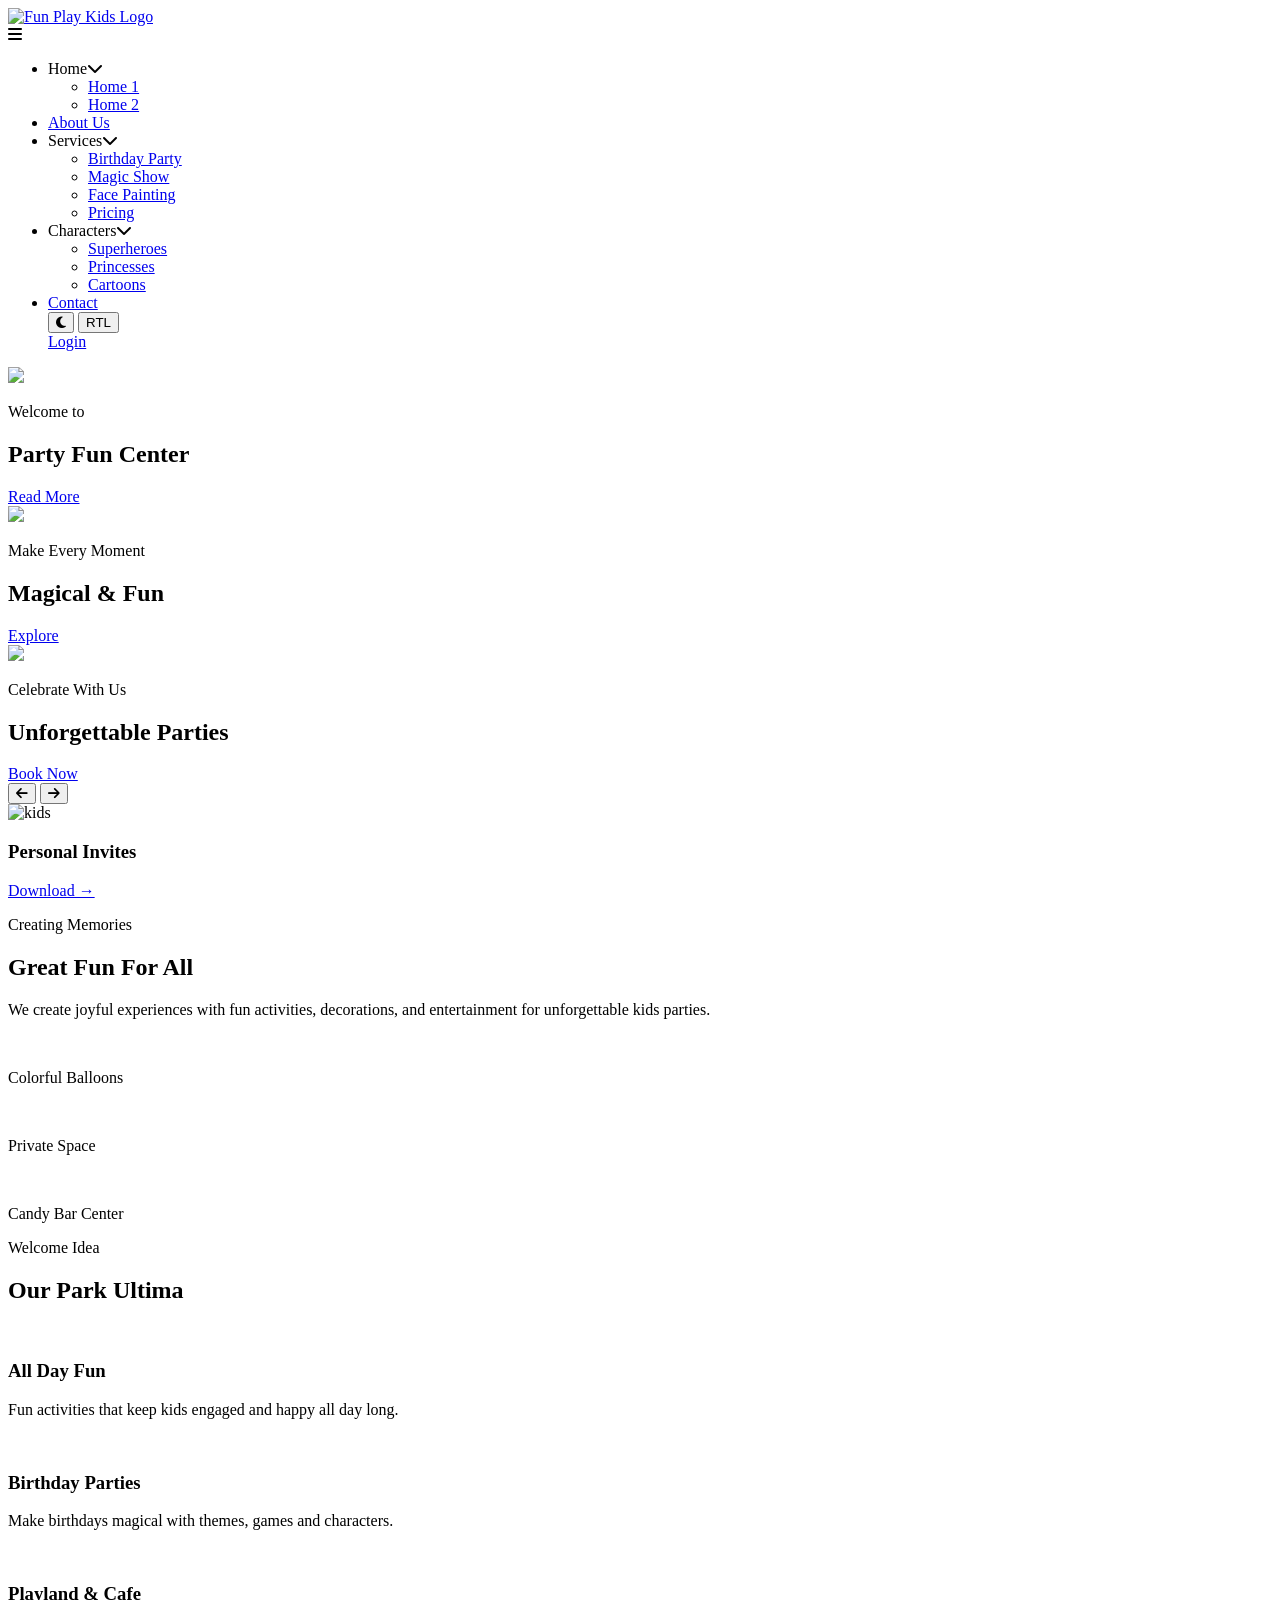
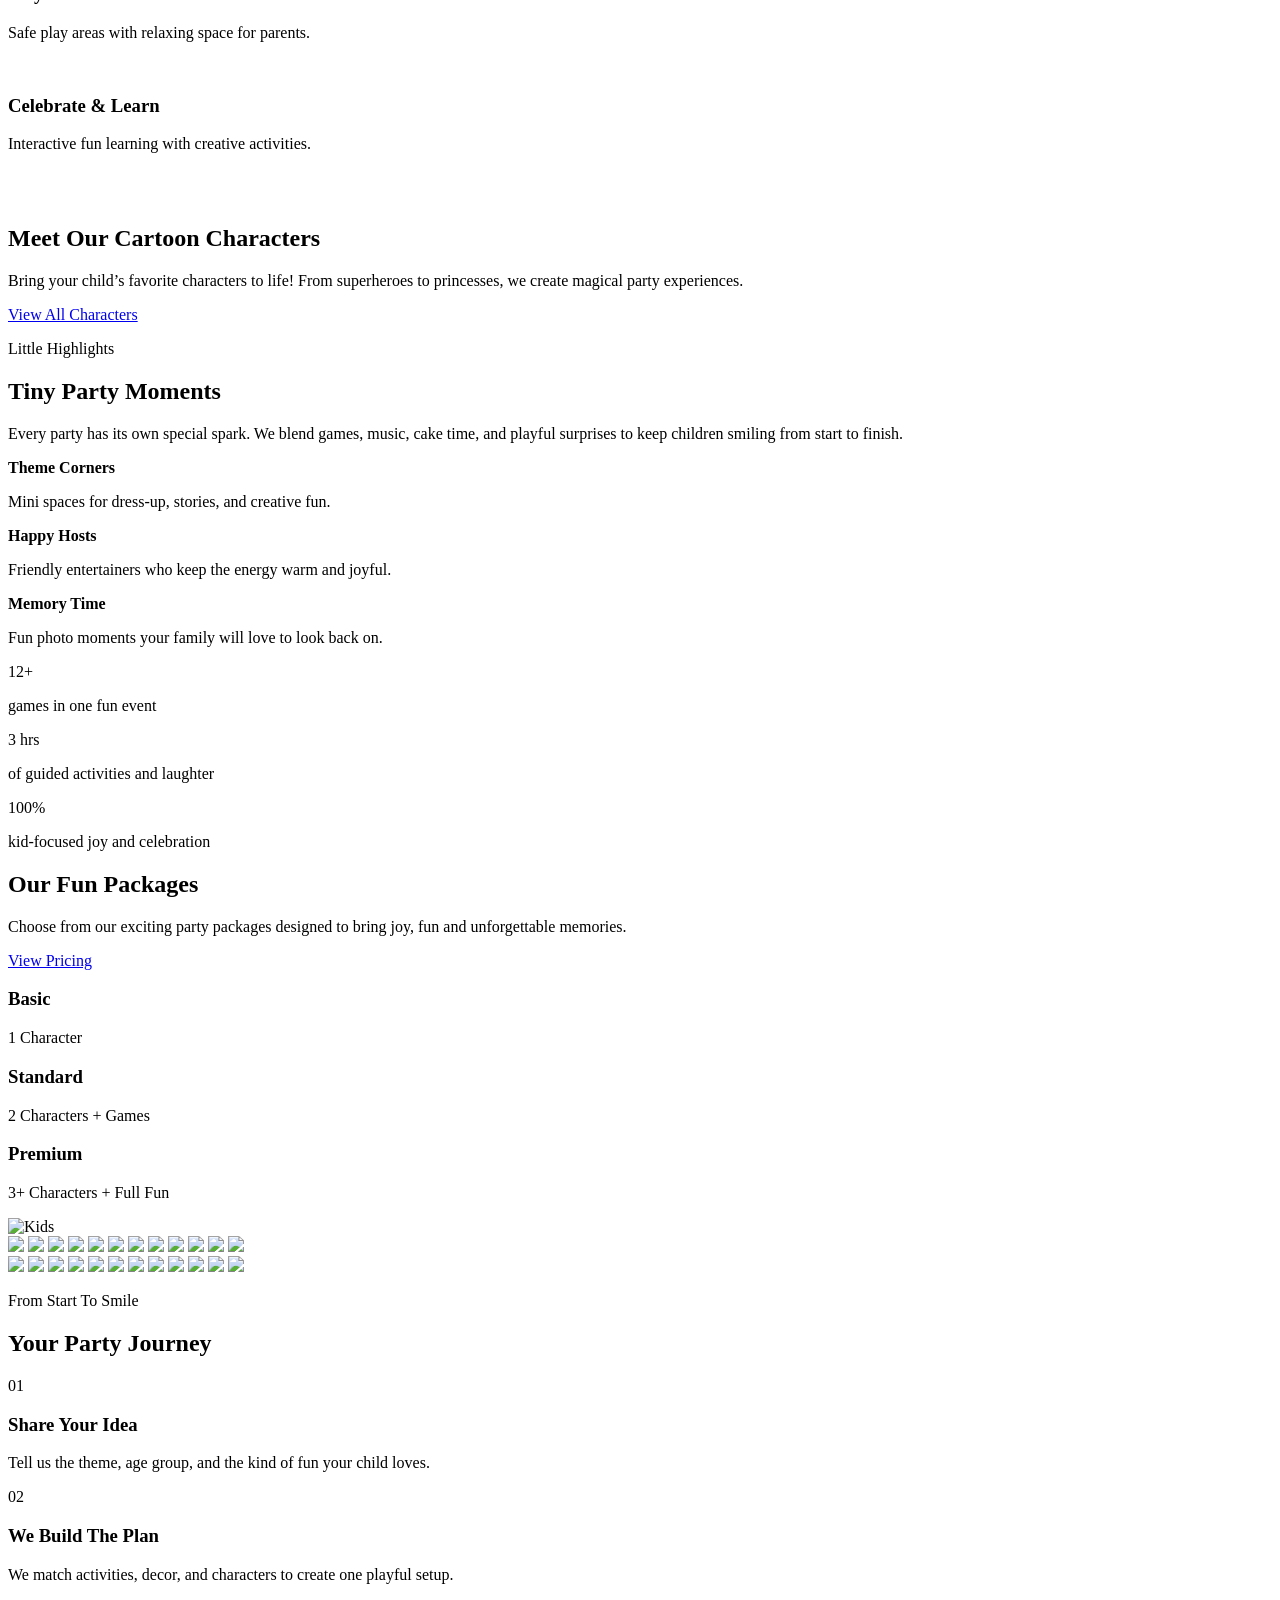
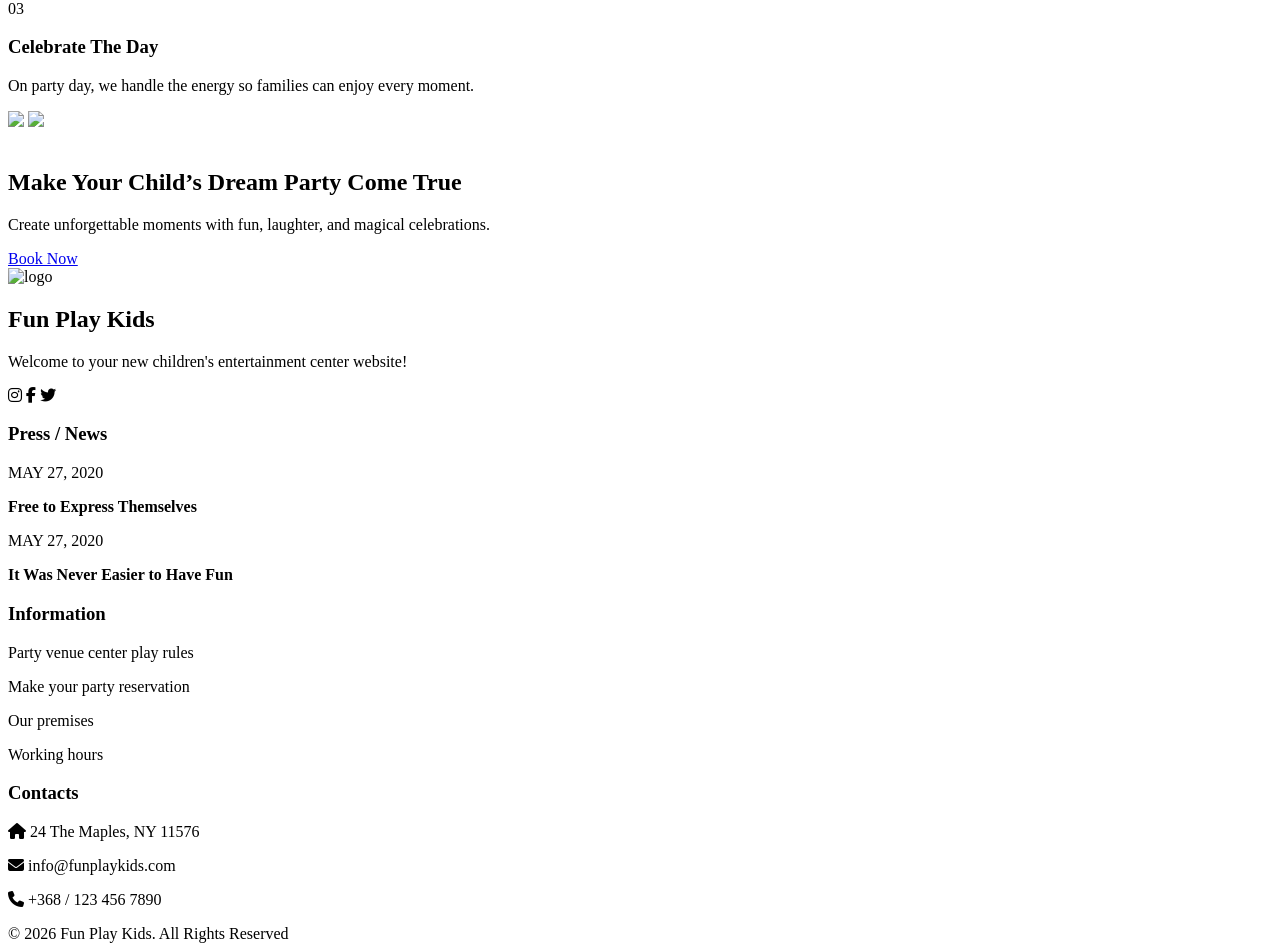
==== index.html @ 8260e486 "Add files via upload" ====
<!DOCTYPE html>
<html lang="en">

<head>

    <meta charset="UTF-8">
    <meta name="viewport" content="width=device-width, initial-scale=1.0">

    <title>Fun Play Kids</title>

    <link rel="icon" href="images/logo.png">

    <link href="https://fonts.googleapis.com/css2?family=Poppins:wght@300;400;600;700&display=swap" rel="stylesheet">
    <link
        href="https://fonts.googleapis.com/css2?family=Fredoka:wght@400;500;600&family=Poppins:wght@300;400;600;700&display=swap"
        rel="stylesheet">
    <link rel="stylesheet" href="https://cdnjs.cloudflare.com/ajax/libs/font-awesome/6.5.0/css/all.min.css">
    <link rel="stylesheet" href="css/style.css">
</head>

<body>

    <!-- HEADER -->

    <header class="header">

        <div class="nav">

            <div class="logo">
                <a href="index.html">
                    <img src="images/logo.png" alt="Fun Play Kids Logo">
                </a>
            </div>

            <div class="menu-toggle">
                <i class="fas fa-bars"></i>
            </div>

            <ul class="menu">
                <li class="dropdown">Home<i class="fas fa-chevron-down"></i>

                    <ul class="submenu">
                        <li><a href="index.html">Home 1</a></li>
                        <li><a href="home2.html">Home 2</a></li>
                    </ul>
                </li>

                <li><a href="about.html">About Us</a></li>

                <li class="dropdown">Services<i class="fas fa-chevron-down"></i>

                    <ul class="submenu">
                        <li><a href="birthday.html">Birthday Party</a></li>
                        <li><a href="magic.html">Magic Show</a></li>
                        <li><a href="face-painting.html">Face Painting</a></li>
                        <li><a href="pricing.html">Pricing</a></li>
                    </ul>
                </li>

                <li class="dropdown">Characters<i class="fas fa-chevron-down"></i>

                    <ul class="submenu">
                        <li><a href="superheroes.html">Superheroes</a></li>
                        <li><a href="princesses.html">Princesses</a></li>
                        <li><a href="cartoons.html">Cartoons</a></li>
                    </ul>
                </li>

                <li><a href="contact.html">Contact</a></li>

                <div class="header-actions">
                    <button type="button" class="mode-toggle" id="theme-toggle" aria-label="Toggle dark mode">
                        <span class="toggle-track">
                            <span class="toggle-thumb"><i class="fas fa-moon"></i></span>
                        </span>
                    </button>

                    <button type="button" class="mode-toggle rtl-toggle" id="rtl-toggle" aria-label="Toggle RTL mode">
                        <span class="toggle-track">
                            <span class="toggle-thumb rtl-thumb">RTL</span>
                        </span>
                    </button>
                </div>

                <a href="login.html" class="login-btn mobile-login">Login</a>

            </ul>

        </div>
    </header>

    <!-- HERO SECTION -->

    <section class="hero">
        <div class="hero-slider">

            <!-- SLIDE 1 -->
            <div class="slide active">
                <img src="images/kids.png" class="hero-img">
                <p class="section-sub">Welcome to</p>
                <h2 class="section-title">Party Fun Center</h2>
                <a href="#" class="hero-btn">Read More</a>
            </div>

            <!-- SLIDE 2 -->
            <div class="slide">
                <img src="images/party.png" class="hero-img">
                <p class="section-sub">Make Every Moment</p>
                <h2 class="section-title">Magical & Fun</h2>
                <a href="#" class="hero-btn">Explore</a>
            </div>

            <!-- SLIDE 3 -->
            <div class="slide">
                <img src="images/fun.png" class="hero-img">
                <p class="section-sub">Celebrate With Us</p>
                <h2 class="section-title">Unforgettable Parties</h2>
                <a href="#" class="hero-btn">Book Now</a>
            </div>

            <button class="arrow prev">
                <i class="fas fa-arrow-left"></i>
            </button>

            <button class="arrow next">
                <i class="fas fa-arrow-right"></i>
            </button>
        </div>
    </section>

    <!--ABOUT SECTION-->

    <section class="about-section">
        <div class="container about-container">

            <!-- LEFT IMAGE -->
            <div class="about-img">
                <img src="images/kids-party.jpg" alt="kids">

                <div class="invite-card">
                    <h3>Personal Invites</h3>
                    <a href="#">Download →</a>
                </div>
            </div>

            <!-- RIGHT CONTENT -->
            <div class="about-content">
                <p class="sub">Creating Memories</p>
                <h2>
                    <span class="green">Great</span> Fun For <span class="orange">All</span>
                </h2>

                <p class="desc">
                    We create joyful experiences with fun activities, decorations, and entertainment
                    for unforgettable kids parties.
                </p>

                <!-- FEATURES -->
                <div class="features">

                    <div class="feature">
                        <img src="images/ballon.png" alt="">
                        <p>Colorful Balloons</p>
                    </div>

                    <div class="feature">
                        <img src="images/private.png" alt="">
                        <p>Private Space</p>
                    </div>

                    <div class="feature">
                        <img src="images/candy.png" alt="">
                        <p>Candy Bar Center</p>
                    </div>

                </div>

            </div>

        </div>
    </section>

    <!--SERVICES SECTION-->

    <section class="services">
        <div class="container">

            <p class="section-sub">Welcome Idea</p>
            <h2 class="section-title">
                <span class="light">Our</span> Park <span class="highlight">Ultima</span>
            </h2>

            <div class="services-grid">

                <!-- ITEM 1 -->
                <div class="service-card">
                    <div class="service-img">
                        <img src="images/service1.png" alt="">
                    </div>
                    <h3>All Day Fun</h3>
                    <p>Fun activities that keep kids engaged and happy all day long.</p>
                </div>

                <!-- ITEM 2 -->
                <div class="service-card">
                    <div class="service-img">
                        <img src="images/service2.png" alt="">
                    </div>
                    <h3>Birthday Parties</h3>
                    <p>Make birthdays magical with themes, games and characters.</p>
                </div>

                <!-- ITEM 3 -->
                <div class="service-card">
                    <div class="service-img">
                        <img src="images/service3.png" alt="">
                    </div>
                    <h3>Playland & Cafe</h3>
                    <p>Safe play areas with relaxing space for parents.</p>
                </div>

                <!-- ITEM 4 -->
                <div class="service-card">
                    <div class="service-img">
                        <img src="images/service4.png" alt="">
                    </div>
                    <h3>Celebrate & Learn</h3>
                    <p>Interactive fun learning with creative activities.</p>
                </div>

            </div>

        </div>
    </section>


    <!--CHARACTERS SECTION-->
    <section class="characters">
        <div class="container char-wrapper">
            <div class="char-images">

                <div class="char-img img1">
                    <img src="images/mickeymouse.png" alt="">
                </div>

                <div class="char-img img2">
                    <img src="images/princess.png" alt="">
                </div>

            </div>

            <div class="char-content">
                <h2>Meet Our Cartoon Characters</h2>
                <p>
                    Bring your child’s favorite characters to life! From superheroes
                    to princesses, we create magical party experiences.
                </p>

                <a href="characters.html" class="char-btn">View All Characters</a>
            </div>

        </div>
    </section>

    <section class="party-moments">
        <div class="container moments-wrapper">
            <div class="moments-copy">
                <p class="section-sub">Little Highlights</p>
                <h2 class="section-title">
                    <span class="light">Tiny</span> Party <span class="highlight">Moments</span>
                </h2>
                <p class="moments-text">
                    Every party has its own special spark. We blend games, music, cake time, and playful surprises
                    to keep children smiling from start to finish.
                </p>

                <div class="moments-list">
                    <div class="moment-item">
                        <strong>Theme Corners</strong>
                        <p>Mini spaces for dress-up, stories, and creative fun.</p>
                    </div>
                    <div class="moment-item">
                        <strong>Happy Hosts</strong>
                        <p>Friendly entertainers who keep the energy warm and joyful.</p>
                    </div>
                    <div class="moment-item">
                        <strong>Memory Time</strong>
                        <p>Fun photo moments your family will love to look back on.</p>
                    </div>
                </div>
            </div>

            <div class="moments-board">
                <div class="moment-note note-one">
                    <span>12+</span>
                    <p>games in one fun event</p>
                </div>
                <div class="moment-note note-two">
                    <span>3 hrs</span>
                    <p>of guided activities and laughter</p>
                </div>
                <div class="moment-note note-three">
                    <span>100%</span>
                    <p>kid-focused joy and celebration</p>
                </div>
            </div>
        </div>
    </section>


    <!--Packages section-->

    <section class="packages">
        <div class="container pack-wrapper">

            <div class="pack-content">
                <h2>Our Fun Packages</h2>
                <p>
                    Choose from our exciting party packages designed to bring joy,
                    fun and unforgettable memories.
                </p>

                <a href="packages.html" class="pack-btn">View Pricing</a>
            </div>

            <div class="pack-cards">

                <div class="pack-card">
                    <h3>Basic</h3>
                    <p>1 Character</p>
                </div>

                <div class="pack-card">
                    <h3>Standard</h3>
                    <p>2 Characters + Games</p>
                </div>

                <div class="pack-card premium">
                    <h3>Premium</h3>
                    <p>3+ Characters + Full Fun</p>
                </div>

            </div>

        </div>
    </section>

    <!--GALLERY SECTION-->
    <section class="gallery">

        <div class="gallery-top">
            <img src="images/top-kids.png" alt="Kids">
        </div>

        <div class="gallery-row row1">
            <div class="gallery-track">
                <img src="images/g1.jpg">
                <img src="images/g2.jpg">
                <img src="images/g3.jpg">
                <img src="images/g4.jpg">
                <img src="images/g5.jpg">
                <img src="images/g6.jpg">


                <img src="images/g1.jpg">
                <img src="images/g2.jpg">
                <img src="images/g3.jpg">
                <img src="images/g4.jpg">
                <img src="images/g5.jpg">
                <img src="images/g6.jpg">
            </div>
        </div>

        <div class="gallery-row row2">
            <div class="gallery-track">
                <img src="images/g7.jpg">
                <img src="images/g8.jpg">
                <img src="images/g9.jpg">
                <img src="images/g10.jpg">
                <img src="images/g11.jpg">
                <img src="images/g12.jpg">

                <img src="images/g7.jpg">
                <img src="images/g8.jpg">
                <img src="images/g9.jpg">
                <img src="images/g10.jpg">
                <img src="images/g11.jpg">
                <img src="images/g12.jpg">
            </div>
        </div>

    </section>

    <section class="party-journey">
        <div class="container journey-wrapper">
            <div class="journey-heading">
                <p class="section-sub">From Start To Smile</p>
                <h2 class="section-title">
                    <span class="light">Your</span> Party <span class="highlight">Journey</span>
                </h2>
            </div>

            <div class="journey-steps">
                <div class="journey-step">
                    <span class="journey-no">01</span>
                    <h3>Share Your Idea</h3>
                    <p>Tell us the theme, age group, and the kind of fun your child loves.</p>
                </div>
                <div class="journey-step">
                    <span class="journey-no">02</span>
                    <h3>We Build The Plan</h3>
                    <p>We match activities, decor, and characters to create one playful setup.</p>
                </div>
                <div class="journey-step">
                    <span class="journey-no">03</span>
                    <h3>Celebrate The Day</h3>
                    <p>On party day, we handle the energy so families can enjoy every moment.</p>
                </div>
            </div>
        </div>
    </section>



    <section class="cta">

        <img src="images/plane.png" class="cta-decor plane">
        <img src="images/heartballon.png" class="cta-decor balloon">

        <div class="cta-icon">
            <img src="images/birdhouse.png" alt="">
        </div>

        <h2>Make Your Child’s Dream Party Come True</h2>

        <p>
            Create unforgettable moments with fun, laughter, and magical celebrations.
        </p>

        <a href="contact.html" class="cta-btn">Book Now</a>

    </section>

    <!-- FOOTER -->

    <footer class="footer">
        <div class="container footer-container">
            <div class="footer-col">
                <img src="images/logo.png" alt="logo" class="footer-logo">
                <h2>Fun Play Kids</h2>
                <p>Welcome to your new children's entertainment center website!
                </p>
                <div class="socials">
                    <i class="fab fa-instagram"></i>
                    <i class="fab fa-facebook-f"></i>
                    <i class="fab fa-twitter"></i>
                </div>
            </div>

            <div class="footer-col">
                <h3>Press / News</h3>

                <p class="date">MAY 27, 2020</p>
                <p><strong>Free to Express Themselves</strong></p>

                <p class="date">MAY 27, 2020</p>
                <p><strong>It Was Never Easier to Have Fun</strong></p>
            </div>

            <div class="footer-col">
                <h3>Information</h3>
                <p>Party venue center play rules</p>
                <p>Make your party reservation</p>
                <p>Our premises</p>
                <p>Working hours</p>
            </div>

            <div class="footer-col">
                <h3>Contacts</h3>
                <p><i class="fas fa-home"></i> 24 The Maples, NY 11576</p>
                <p><i class="fas fa-envelope"></i> info@funplaykids.com</p>
                <p><i class="fas fa-phone"></i> +368 / 123 456 7890</p>
            </div>

        </div>

        <div class="footer-bottom">
            © 2026 <span>Fun Play Kids</span>. All Rights Reserved
        </div>
    </footer>


    <script src="js/main.js"></script>
</body>

</html>
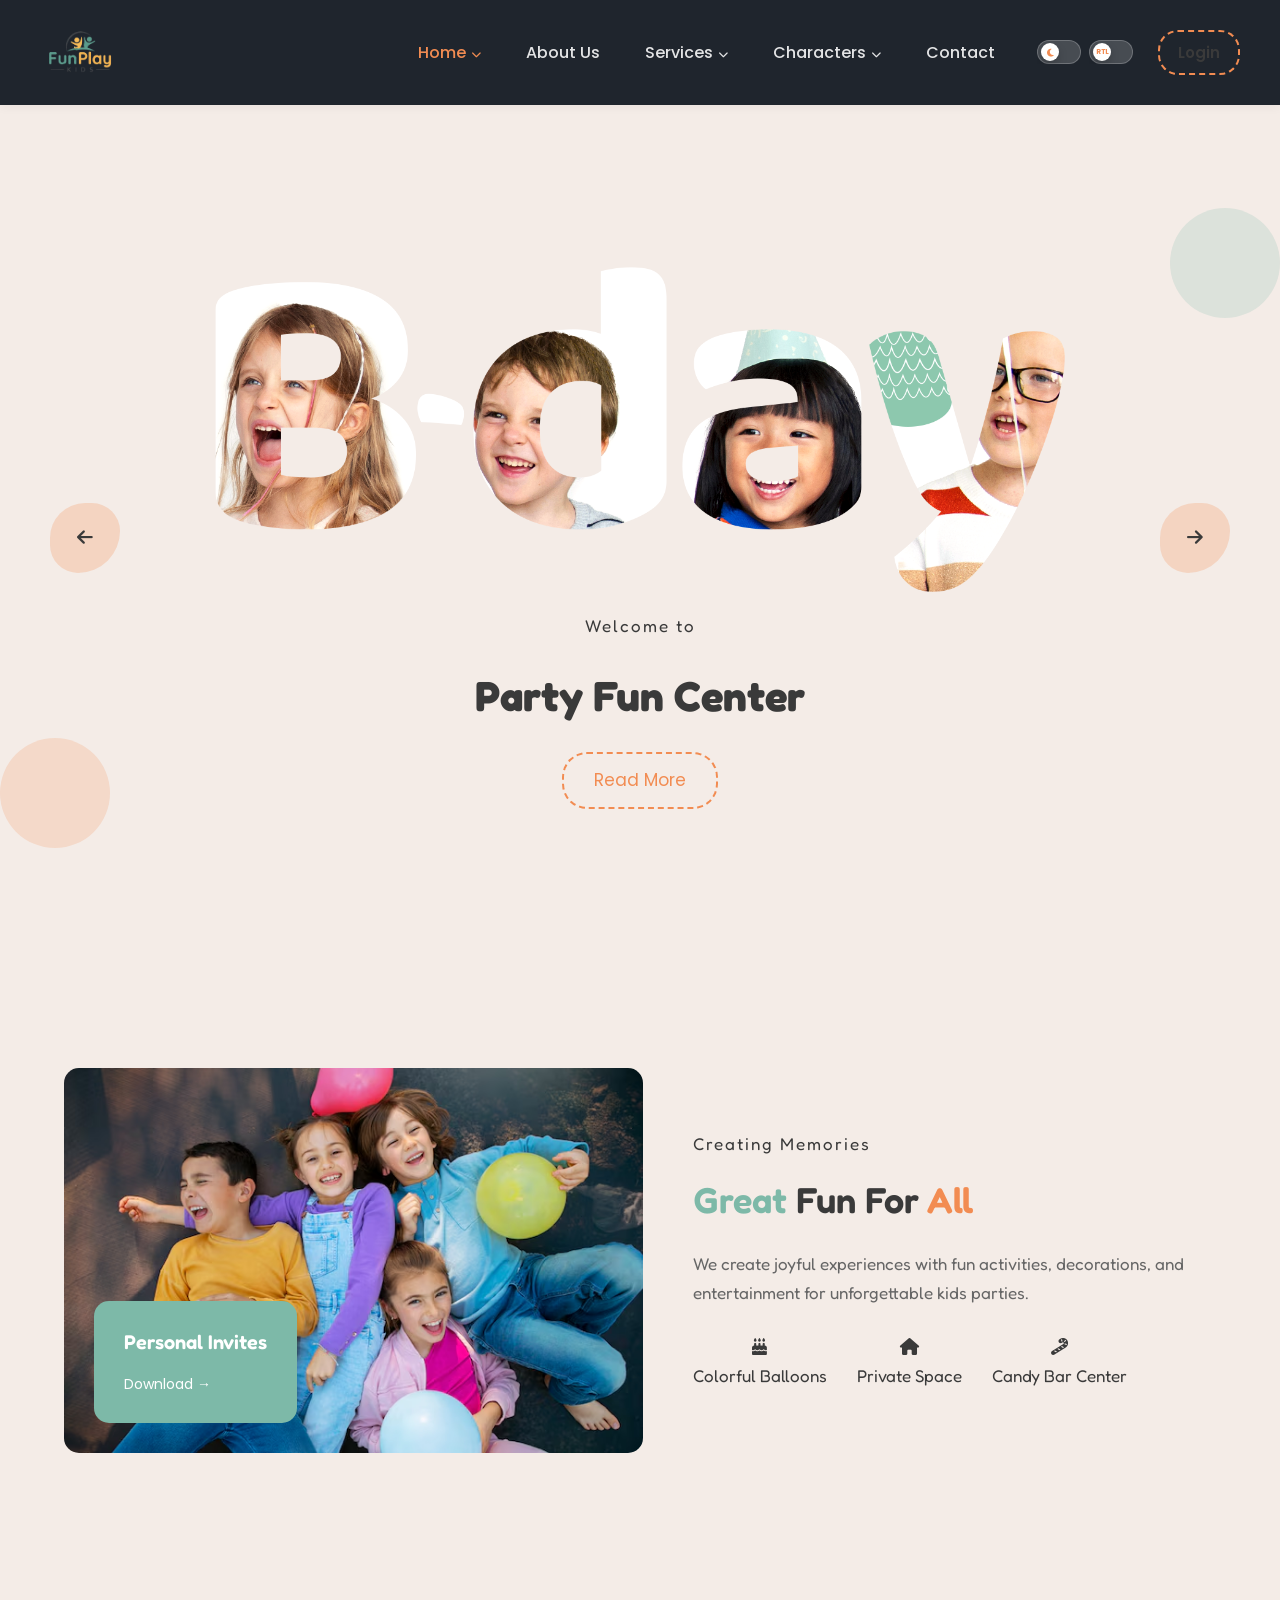
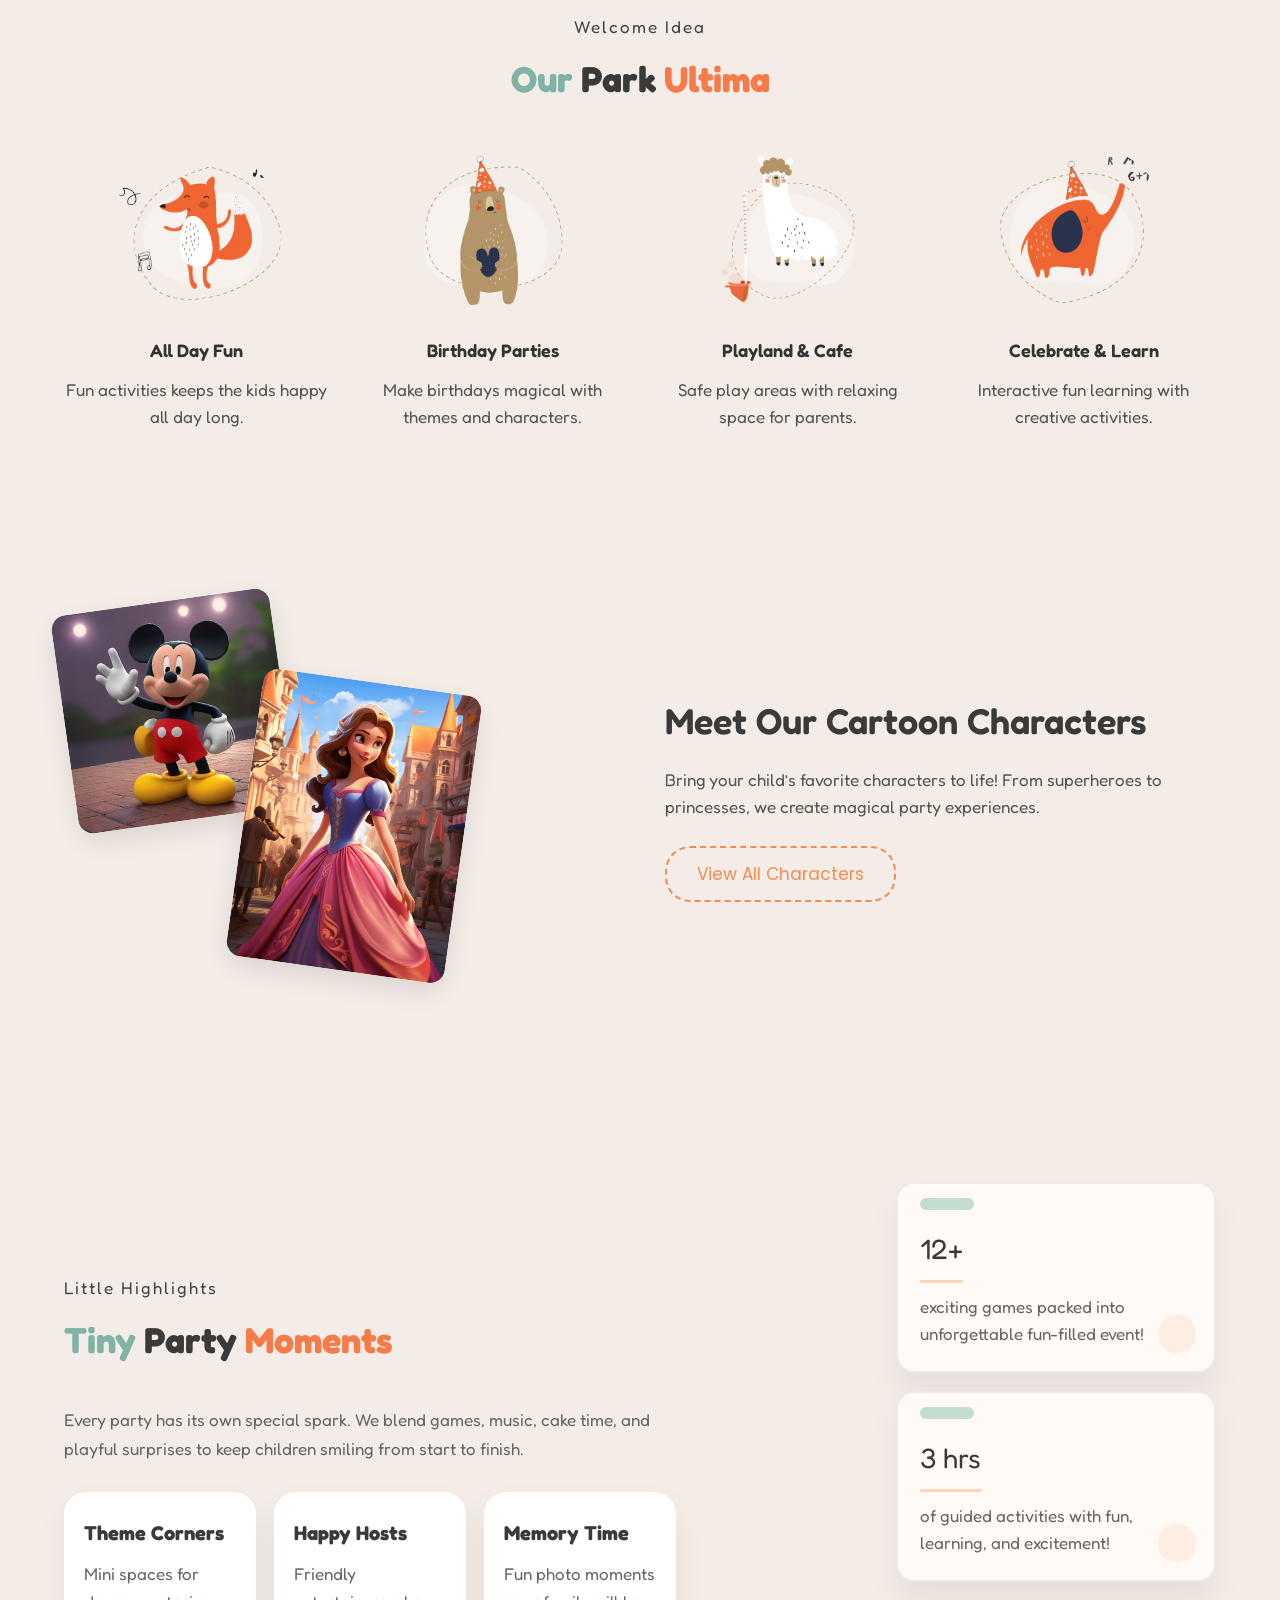
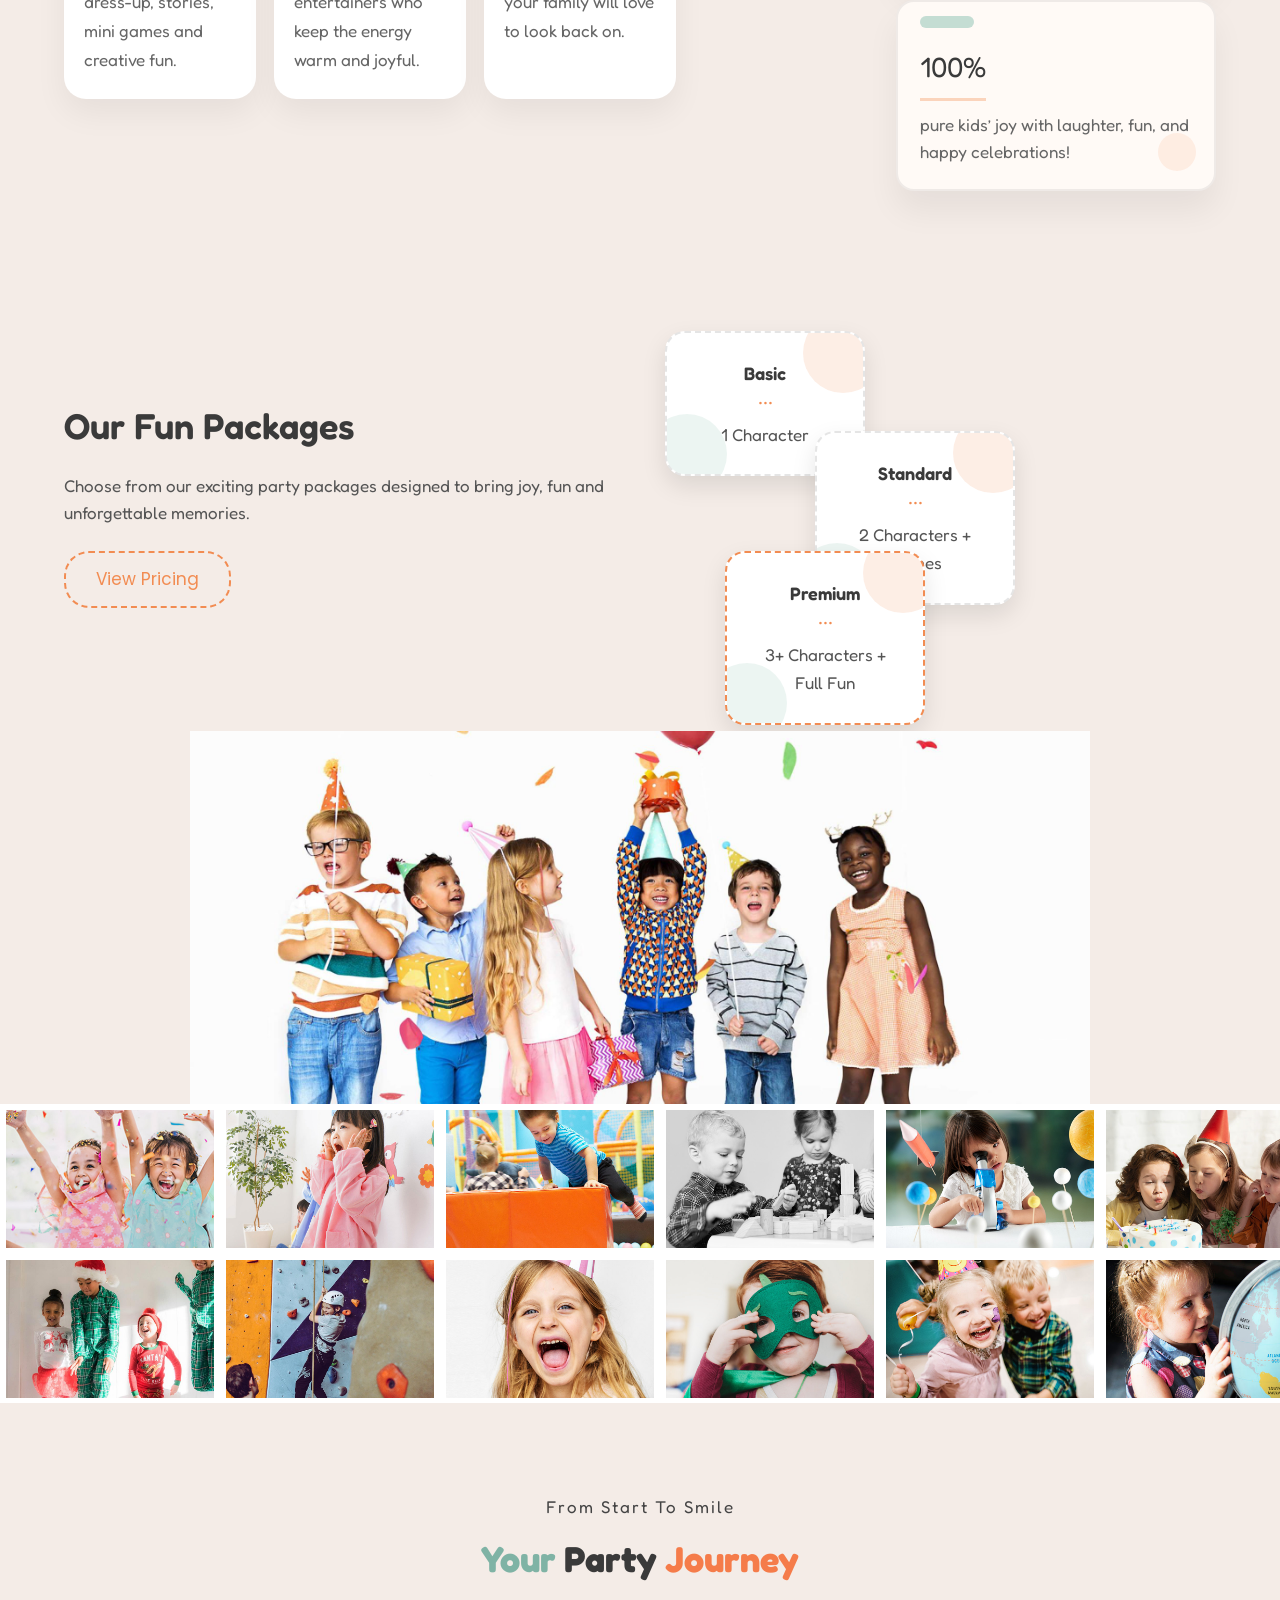
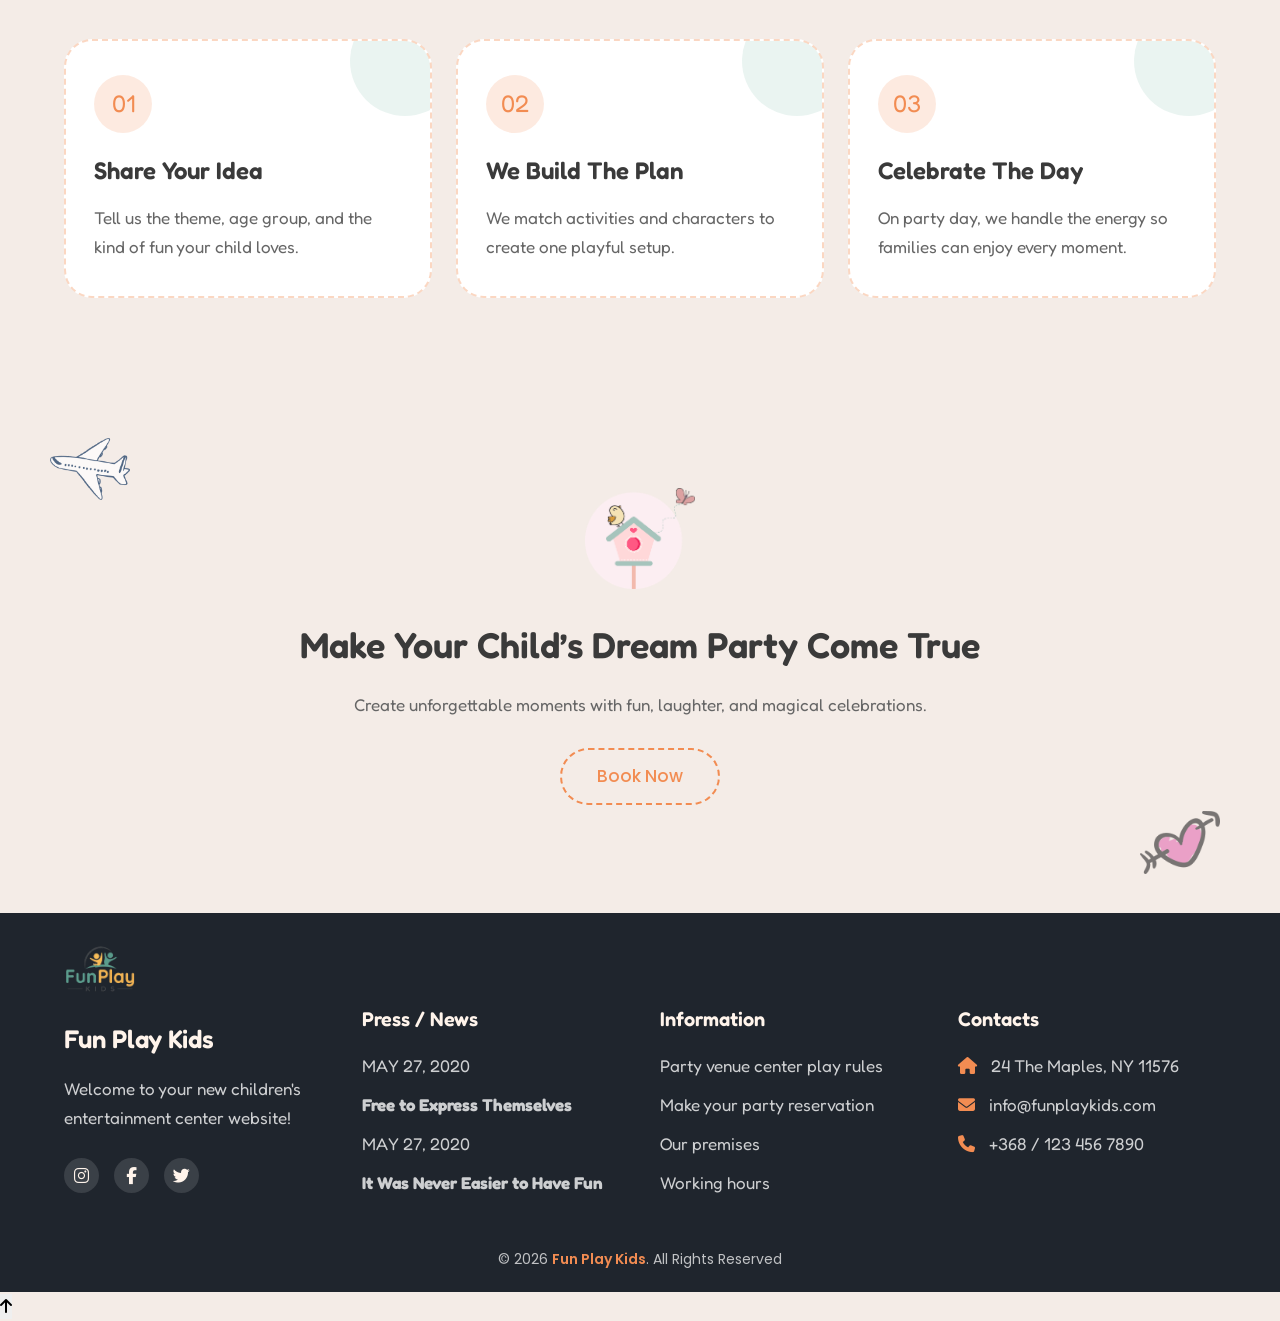
==== commit 926c3d65: "Add files via upload" ====
--- a/index.html
+++ b/index.html
@@ -93,28 +93,24 @@
 
     <section class="hero">
         <div class="hero-slider">
-
-            <!-- SLIDE 1 -->
             <div class="slide active">
                 <img src="images/kids.png" class="hero-img">
-                <p class="section-sub">Welcome to</p>
-                <h2 class="section-title">Party Fun Center</h2>
+                <p class="section-sub">Welcome to</p>
+                <h2 class="section-title">Party Fun Center</h2>
                 <a href="#" class="hero-btn">Read More</a>
             </div>
 
-            <!-- SLIDE 2 -->
             <div class="slide">
                 <img src="images/party.png" class="hero-img">
-                <p class="section-sub">Make Every Moment</p>
-                <h2 class="section-title">Magical & Fun</h2>
+                <p class="section-sub">Make Every Moment</p>
+                <h2 class="section-title">Magical & Fun</h2>
                 <a href="#" class="hero-btn">Explore</a>
             </div>
 
-            <!-- SLIDE 3 -->
             <div class="slide">
                 <img src="images/fun.png" class="hero-img">
-                <p class="section-sub">Celebrate With Us</p>
-                <h2 class="section-title">Unforgettable Parties</h2>
+                <p class="section-sub">Celebrate With Us</p>
+                <h2 class="section-title">Unforgettable Parties</h2>
                 <a href="#" class="hero-btn">Book Now</a>
             </div>
 
@@ -133,7 +129,6 @@
     <section class="about-section">
         <div class="container about-container">
 
-            <!-- LEFT IMAGE -->
             <div class="about-img">
                 <img src="images/kids-party.jpg" alt="kids">
 
@@ -143,7 +138,6 @@
                 </div>
             </div>
 
-            <!-- RIGHT CONTENT -->
             <div class="about-content">
                 <p class="sub">Creating Memories</p>
                 <h2>
@@ -155,21 +149,20 @@
                     for unforgettable kids parties.
                 </p>
 
-                <!-- FEATURES -->
                 <div class="features">
 
                     <div class="feature">
-                        <img src="images/ballon.png" alt="">
+                        <i class="fas fa-birthday-cake"></i>
                         <p>Colorful Balloons</p>
                     </div>
 
                     <div class="feature">
-                        <img src="images/private.png" alt="">
+                        <i class="fas fa-home"></i>
                         <p>Private Space</p>
                     </div>
 
                     <div class="feature">
-                        <img src="images/candy.png" alt="">
+                        <i class="fas fa-candy-cane"></i>
                         <p>Candy Bar Center</p>
                     </div>
 
@@ -198,7 +191,7 @@
                         <img src="images/service1.png" alt="">
                     </div>
                     <h3>All Day Fun</h3>
-                    <p>Fun activities that keep kids engaged and happy all day long.</p>
+                    <p>Fun activities keeps the kids happy all day long.</p>
                 </div>
 
                 <!-- ITEM 2 -->
@@ -207,7 +200,7 @@
                         <img src="images/service2.png" alt="">
                     </div>
                     <h3>Birthday Parties</h3>
-                    <p>Make birthdays magical with themes, games and characters.</p>
+                    <p>Make birthdays magical with themes and characters.</p>
                 </div>
 
                 <!-- ITEM 3 -->
@@ -256,7 +249,7 @@
                     to princesses, we create magical party experiences.
                 </p>
 
-                <a href="characters.html" class="char-btn">View All Characters</a>
+                <a href="birthday.html" class="char-btn">View All Characters</a>
             </div>
 
         </div>
@@ -277,7 +270,7 @@
                 <div class="moments-list">
                     <div class="moment-item">
                         <strong>Theme Corners</strong>
-                        <p>Mini spaces for dress-up, stories, and creative fun.</p>
+                        <p>Mini spaces for dress-up, stories, mini games and creative fun.</p>
                     </div>
                     <div class="moment-item">
                         <strong>Happy Hosts</strong>
@@ -293,15 +286,15 @@
             <div class="moments-board">
                 <div class="moment-note note-one">
                     <span>12+</span>
-                    <p>games in one fun event</p>
+                    <p>exciting games packed into unforgettable fun-filled event!</p>
                 </div>
                 <div class="moment-note note-two">
                     <span>3 hrs</span>
-                    <p>of guided activities and laughter</p>
+                    <p>of guided activities with fun, learning, and excitement!</p>
                 </div>
                 <div class="moment-note note-three">
                     <span>100%</span>
-                    <p>kid-focused joy and celebration</p>
+                    <p>pure kids’ joy with laughter, fun, and happy celebrations!</p>
                 </div>
             </div>
         </div>
@@ -320,7 +313,7 @@
                     fun and unforgettable memories.
                 </p>
 
-                <a href="packages.html" class="pack-btn">View Pricing</a>
+                <a href="pricing.html" class="pack-btn">View Pricing</a>
             </div>
 
             <div class="pack-cards">
@@ -409,7 +402,7 @@
                 <div class="journey-step">
                     <span class="journey-no">02</span>
                     <h3>We Build The Plan</h3>
-                    <p>We match activities, decor, and characters to create one playful setup.</p>
+                    <p>We match activities and characters to create one playful setup.</p>
                 </div>
                 <div class="journey-step">
                     <span class="journey-no">03</span>
@@ -446,7 +439,7 @@
     <footer class="footer">
         <div class="container footer-container">
             <div class="footer-col">
-                <img src="images/logo.png" alt="logo" class="footer-logo">
+                <a href="index.html"><img src="images/logo.png" alt="logo" class="footer-logo"></a>
                 <h2>Fun Play Kids</h2>
                 <p>Welcome to your new children's entertainment center website!
                 </p>
@@ -489,8 +482,11 @@
         </div>
     </footer>
 
+<button id="scrollTopBtn">
+  <i class="fas fa-arrow-up"></i>
+</button>
 
     <script src="js/main.js"></script>
 </body>
 
-</html>
+</html>
--- a/css/style.css
+++ b/css/style.css
@@ -0,0 +1,8945 @@
+:root {
+    --primary: #d8c7bd;
+    --secondary: #f28c52;
+    --accent: #7db9a8;
+    --text-dark: #3a3a3a;
+    --light: #ffffff;
+    --bg-light: #f4ece7;
+    --header-height: 88px;
+}
+
+/************************Global Reset************************/
+* {
+    margin: 0;
+    padding: 0;
+    box-sizing: border-box;
+}
+
+html {
+    scroll-behavior: smooth;
+}
+
+body {
+    font-family: 'Poppins', sans-serif;
+    background: var(--bg-light);
+    color: var(--text-dark);
+    line-height: 1.7;
+    font-size: 17px;
+}
+
+html,
+body {
+    overflow-x: hidden;
+    width: 100%;
+}
+
+ul {
+    list-style: none;
+}
+
+a {
+    text-decoration: none;
+    color: inherit;
+}
+
+img {
+    max-width: 100%;
+    display: block;
+}
+
+button {
+    border: none;
+    outline: none;
+    cursor: pointer;
+    font-family: inherit;
+    font-size: 16px;
+}
+
+input,
+textarea {
+    border: none;
+    outline: none;
+    font-family: inherit;
+    font-size: 16px;
+}
+
+
+h1,
+h2,
+h3,
+h4,
+h5,
+h6 {
+    font-family: 'Fredoka', sans-serif;
+    font-weight: 600;
+}
+
+p {
+    font-family: 'Fredoka', sans-serif;
+    font-size: 17px !important;
+}
+
+/*************global container**************/
+.container {
+    width: 90%;
+    max-width: 1200px;
+    margin: 0 auto;
+}
+
+section {
+    background: var(--bg-light);
+}
+
+.hero,
+.about-section,
+.services,
+.characters,
+.packages,
+.gallery,
+.cta,
+.hero2,
+.learn,
+.how,
+.zones,
+.video2,
+.funfacts,
+.testimonial,
+.contact-hero,
+.work-section,
+.contact-info,
+.contact-form,
+.party-moments,
+.party-journey,
+.mini-club,
+.happy-features,
+.our-story,
+.mission-vision,
+.what-we-do,
+.why-choose-us,
+.party-themes,
+.our-team,
+.about-cta,
+.birthday-themes,
+.party-experience,
+.customization-options,
+.book-slot,
+.birthday-cta {
+    background: var(--bg-light) !important;
+}
+
+/************************Shared Motion************************/
+
+body.page-is-entering {
+    opacity: 0;
+    transform: translateY(14px);
+}
+
+body.page-ready {
+    opacity: 1;
+    transform: none;
+    transition: opacity 0.45s ease, transform 0.45s ease;
+}
+
+.page-transition-overlay {
+    position: fixed;
+    inset: 0;
+    background: rgba(244, 236, 231, 0.96);
+    opacity: 0;
+    pointer-events: none;
+    transition: opacity 0.35s ease;
+    z-index: 2000;
+}
+
+body.page-is-leaving .page-transition-overlay {
+    opacity: 1;
+}
+
+.site-preloader {
+    position: fixed;
+    inset: 0;
+    background: linear-gradient(180deg, #f9f3ef, #f4ece7);
+    display: flex;
+    flex-direction: column;
+    align-items: center;
+    justify-content: center;
+    gap: 16px;
+    z-index: 2500;
+    transition: opacity 0.45s ease, visibility 0.45s ease;
+}
+
+.site-preloader.hidden {
+    opacity: 0;
+    visibility: hidden;
+    pointer-events: none;
+}
+
+.preloader-bounce {
+    width: 72px;
+    height: 72px;
+    border-radius: 50%;
+    background: radial-gradient(circle at 30% 30%, #fff, #f8c6b3 60%, #f28c52 100%);
+    position: relative;
+    animation: preloaderBounce 1.15s ease-in-out infinite;
+}
+
+.preloader-bounce::before,
+.preloader-bounce::after {
+    content: "";
+    position: absolute;
+    border-radius: 50%;
+    background: rgba(125, 185, 168, 0.7);
+}
+
+.preloader-bounce::before {
+    width: 16px;
+    height: 16px;
+    top: 8px;
+    right: -8px;
+}
+
+.preloader-bounce::after {
+    width: 10px;
+    height: 10px;
+    bottom: 10px;
+    left: -6px;
+}
+
+.site-preloader p {
+    font-size: 16px;
+    letter-spacing: 1px;
+    color: #7b716b;
+}
+
+@keyframes preloaderBounce {
+
+    0%,
+    100% {
+        transform: translateY(0) scale(1);
+    }
+
+    50% {
+        transform: translateY(-10px) scale(1.05);
+    }
+}
+
+.reveal {
+    opacity: 0;
+    transform: translateY(34px);
+    transition: opacity 0.75s ease, transform 0.75s ease;
+    will-change: opacity, transform;
+}
+
+.reveal.in-view {
+    opacity: 1;
+    transform: none;
+}
+
+.reveal-slide-left {
+    transform: translateX(-42px);
+}
+
+.reveal-slide-right {
+    transform: translateX(42px);
+}
+
+.reveal-zoom {
+    transform: scale(0.92);
+}
+
+.reveal-delay-1 {
+    transition-delay: 0.08s;
+}
+
+.reveal-delay-2 {
+    transition-delay: 0.16s;
+}
+
+.reveal-delay-3 {
+    transition-delay: 0.24s;
+}
+
+.interactive-card,
+.service-card,
+.birthday-theme-card,
+.theme-card,
+.custom-option,
+.experience-point,
+.book-slot-card,
+.what-we-do-item,
+.story-point,
+.purpose-card,
+.mini-card,
+.happy-feature,
+.team-photo,
+.info-card {
+    transition: transform 0.35s ease, box-shadow 0.35s ease;
+}
+
+.interactive-card:hover,
+.birthday-theme-card:hover,
+.theme-card:hover,
+.custom-option:hover,
+.experience-point:hover,
+.book-slot-card:hover,
+.what-we-do-item:hover,
+.story-point:hover,
+.purpose-card:hover,
+.moment-item:hover,
+.journey-step:hover,
+.book-slot-point:hover,
+.mini-card:hover,
+.happy-feature:hover,
+.team-photo:hover,
+.info-card:hover {
+    transform: translateY(-8px);
+    box-shadow: 0 22px 40px rgba(0, 0, 0, 0.09);
+}
+
+.services-grid,
+.moments-list,
+.journey-steps,
+.mini-club-grid,
+.happy-features-wrapper,
+.team-grid,
+.activities-grid,
+.story-points,
+.what-we-do-list,
+.party-themes-grid,
+.birthday-themes-grid,
+.party-experience-points,
+.customization-grid,
+.price-intro-cards,
+.pricing-birthday-grid,
+.pricing-magic-board,
+.pricing-booking-list,
+.character-flow-grid,
+.info-wrapper,
+.show-info-wrapper,
+.fp-gallery-grid {
+    align-items: stretch;
+}
+
+.service-card,
+.moment-item,
+.journey-step,
+.mini-card,
+.happy-feature,
+.team-card,
+.activity-card,
+.story-point,
+.purpose-card,
+.what-we-do-item,
+.theme-card,
+.birthday-theme-card,
+.experience-point,
+.custom-option,
+.book-slot-point,
+.price-intro-card,
+.pricing-sheet,
+.magic-rate-card,
+.booking-line,
+.flow-card,
+.info-card,
+.show-left,
+.show-right,
+.fp-highlight-item,
+.fp-style-box,
+.fp-safe-row,
+.character-item,
+.highlight-line,
+.experience-bullets li,
+.activity-row,
+.customize-line {
+    display: flex;
+    flex-direction: column;
+    height: 100%;
+}
+
+.team-info,
+.activity-row-content,
+.timeline-content,
+.show-left,
+.show-right,
+.info-card,
+.what-we-do-item>div,
+.highlight-line>div,
+.customize-line>div {
+    display: flex;
+    flex-direction: column;
+    flex: 1;
+}
+
+.service-card h3,
+.moment-item strong,
+.journey-step h3,
+.mini-card h3,
+.happy-feature h3,
+.team-info h3,
+.activity-card p,
+.story-point h3,
+.purpose-card h3,
+.what-we-do-item h3,
+.theme-card h3,
+.birthday-theme-card h3,
+.book-slot-point strong,
+.price-intro-card h3,
+.pricing-sheet h3,
+.magic-rate-card h3,
+.booking-line h3,
+.flow-card h3,
+.info-card h3,
+.show-info h3,
+.fp-highlight-item h4,
+.fp-style-box h4,
+.fp-safe-row h4,
+.character-item h3,
+.highlight-line h3,
+.activity-row-content h3,
+.customize-line h3 {
+    margin-bottom: 10px;
+}
+
+.service-card p:last-child,
+.moment-item p:last-child,
+.journey-step p:last-child,
+.mini-card p:last-child,
+.happy-feature p:last-child,
+.team-info p:last-child,
+.story-point p:last-child,
+.purpose-card p:last-child,
+.what-we-do-item p:last-child,
+.theme-card p:last-child,
+.birthday-theme-card p:last-child,
+.price-intro-card p:last-child,
+.pricing-sheet p:last-child,
+.magic-rate-card p:last-child,
+.booking-line p:last-child,
+.flow-card p:last-child,
+.info-card p:last-child,
+.show-info p:last-child,
+.fp-highlight-item p:last-child,
+.fp-safe-row p:last-child,
+.character-item p:last-child,
+.highlight-line p:last-child,
+.activity-row-content p:last-child,
+.customize-line p:last-child {
+    margin-bottom: 0;
+}
+
+.hero-btn,
+.char-btn,
+.pack-btn,
+.cta-btn,
+.login-btn,
+.login-btn-main,
+.mode-toggle,
+.icon-btn {
+    position: relative;
+    overflow: hidden;
+}
+
+.ripple {
+    position: absolute;
+    border-radius: 50%;
+    transform: scale(0);
+    animation: rippleEffect 0.6s ease-out;
+    background: rgba(255, 255, 255, 0.45);
+    pointer-events: none;
+}
+
+@keyframes rippleEffect {
+    to {
+        transform: scale(4);
+        opacity: 0;
+    }
+}
+
+.image-hover-overlay {
+    position: relative;
+    overflow: hidden;
+}
+
+.image-hover-overlay::after {
+    content: "";
+    position: absolute;
+    inset: 0;
+    background: linear-gradient(180deg, transparent 35%, rgba(58, 58, 58, 0.18));
+    opacity: 0;
+    transition: opacity 0.35s ease;
+}
+
+.image-hover-overlay:hover::after {
+    opacity: 1;
+}
+
+.image-hover-overlay img {
+    transition: transform 0.45s ease;
+}
+
+.image-hover-overlay:hover img {
+    transform: scale(1.06);
+}
+
+/************************Back to Top************************/
+
+
+
+
+/************************ HEADER ************************/
+
+.header {
+    background: #1f252d;
+    padding: 10px 40px;
+    position: fixed;
+    top: 0;
+    left: 0;
+    width: 100%;
+    z-index: 999;
+    box-shadow: 0 2px 10px rgba(0, 0, 0, 0.05);
+}
+
+.nav {
+    display: flex;
+    align-items: center;
+    justify-content: space-between;
+    max-width: 1200px;
+    margin: 0 auto;
+    width: 100%;
+}
+
+.header+.hero,
+.header+.hero2,
+.header+.contact-hero {
+    margin-top: var(--header-height);
+}
+
+.logo img {
+    width: 120px;
+    height: auto;
+}
+
+.logo {
+    margin-left: -20px;
+}
+
+.menu {
+    display: flex;
+    align-items: center;
+    gap: 25px;
+    list-style: none;
+}
+
+.menu li {
+    position: relative;
+    padding: 6px 10px;
+    font-size: 16px;
+    cursor: pointer;
+    color: rgba(255, 255, 255, 0.88);
+    font-weight: 500;
+    z-index: 1;
+}
+
+.menu a,
+.dropdown i,
+.menu-toggle {
+    color: inherit;
+}
+
+.menu li::before {
+    content: "";
+    position: absolute;
+    width: 90%;
+    height: 90%;
+    inset: 0;
+    background: rgba(242, 140, 82, 0.2);
+    border-radius: 50% 40% 60% 40%;
+    transform: scale(0);
+    transition: 0.4s ease;
+    z-index: -1;
+    display: none;
+}
+
+.menu li:hover,
+.menu>li.current,
+.submenu li.current {
+    color: #f28c52;
+}
+
+.dropdown {
+    position: relative;
+}
+
+.dropdown i {
+    font-size: 10px;
+    margin-left: 5px;
+    transition: 0.3s;
+}
+
+.dropdown:hover i {
+    transform: rotate(180deg);
+}
+
+.submenu {
+    position: absolute;
+    top: 120%;
+    left: 0;
+    background: #252d36;
+    padding: 15px 0;
+    border-radius: 15px;
+    min-width: 200px;
+    opacity: 0;
+    visibility: hidden;
+    transform: translateY(10px);
+    transition: 0.3s ease;
+
+    box-shadow: 0 10px 25px rgba(0, 0, 0, 0.08);
+}
+
+.dropdown:hover .submenu {
+    opacity: 1;
+    visibility: visible;
+    transform: translateY(0);
+}
+
+.submenu li {
+    padding: 10px 15px;
+    font-size: 15px;
+    white-space: nowrap;
+    color: rgba(255, 255, 255, 0.82);
+}
+
+.login-btn {
+    padding: 8px 18px;
+    border: 2px dashed var(--secondary);
+    border-radius: 20px;
+    font-size: 15px;
+    color: #fff4eb;
+    font-weight: 600;
+    transition: 0.3s;
+}
+
+.login-btn:hover {
+    background: var(--secondary);
+    color: var(--light);
+}
+
+.menu-toggle {
+    display: none;
+    font-size: 22px;
+    cursor: pointer;
+}
+
+.header-actions {
+    display: flex;
+    align-items: center;
+    gap: 8px;
+    margin-left: 7px;
+}
+
+.mode-toggle {
+    display: inline-flex;
+    align-items: center;
+    gap: 6px;
+    background: transparent;
+    color: #fff4eb;
+    transition: 0.3s ease;
+}
+
+.toggle-track {
+    width: 44px;
+    height: 24px;
+    border-radius: 999px;
+    background: rgba(255, 255, 255, 0.18);
+    border: 1px solid rgba(255, 255, 255, 0.22);
+    position: relative;
+    display: inline-flex;
+    align-items: center;
+    padding: 3px;
+    transition: 0.3s ease;
+}
+
+.toggle-thumb {
+    width: 18px;
+    height: 18px;
+    border-radius: 50%;
+    background: #fff;
+    color: var(--secondary);
+    display: inline-flex;
+    align-items: center;
+    justify-content: center;
+    font-size: 9px;
+    transform: translateX(0);
+    transition: 0.3s ease;
+    box-shadow: 0 4px 10px rgba(0, 0, 0, 0.18);
+}
+
+.rtl-toggle .toggle-track {
+    width: 44px;
+}
+
+.rtl-thumb {
+    width: 18px;
+    min-width: 18px;
+    padding: 0;
+    border-radius: 999px;
+    font-size: 7px;
+    font-weight: 700;
+    color: var(--secondary);
+}
+
+body.dark-mode .toggle-track {
+    background: rgba(242, 140, 82, 0.26);
+}
+
+body.dark-mode #theme-toggle .toggle-thumb {
+    transform: translateX(20px);
+}
+
+html[dir="rtl"] .rtl-toggle .toggle-track {
+    background: rgba(242, 140, 82, 0.26);
+}
+
+html[dir="rtl"] #rtl-toggle .toggle-thumb {
+    transform: translateX(20px);
+}
+
+body.dark-mode {
+    --primary: #20252c;
+    --secondary: #f4a261;
+    --accent: #8bc8b5;
+    --text-dark: #f2eee9;
+    --light: #ffffff;
+    --bg-light: #161a20;
+}
+
+body.dark-mode .header,
+body.dark-mode .submenu,
+body.dark-mode .login-inner,
+body.dark-mode .calendar-box,
+body.dark-mode .form-box,
+body.dark-mode .mini-card,
+body.dark-mode .happy-feature,
+body.dark-mode .step,
+body.dark-mode .moment-item,
+body.dark-mode .moment-note,
+body.dark-mode .journey-step {
+    background: #1f252d;
+    color: var(--text-dark);
+}
+
+body.dark-mode .footer::after {
+    background: rgba(24, 29, 35, 0.96);
+}
+
+body.dark-mode .menu li,
+body.dark-mode .submenu li,
+body.dark-mode .footer-col p,
+body.dark-mode .footer-col h2,
+body.dark-mode .footer-col h3,
+body.dark-mode .desc,
+body.dark-mode .char-content p,
+body.dark-mode .pack-content p,
+body.dark-mode .cta p,
+body.dark-mode .hero2-text,
+body.dark-mode .learn-text,
+body.dark-mode .step-copy p,
+body.dark-mode .mini-card p,
+body.dark-mode .happy-feature p,
+body.dark-mode .moment-note p,
+body.dark-mode .journey-step p,
+body.dark-mode .work-note,
+body.dark-mode .info-card p,
+body.dark-mode .form-text p,
+body.dark-mode .login-inner .sub {
+    color: #d3d9df;
+}
+
+body.dark-mode input,
+body.dark-mode textarea,
+body.dark-mode .icon-btn,
+body.dark-mode .calendar-nav-btn {
+    background: #2a313b;
+    color: var(--text-dark);
+}
+
+body.dark-mode .section-title,
+body.dark-mode .welcome,
+body.dark-mode .contact-hero h2,
+body.dark-mode .work-left h2,
+body.dark-mode .show-info h3,
+body.dark-mode .pricing-sheet h3,
+body.dark-mode .magic-rate-card h3,
+body.dark-mode .booking-line h3,
+body.dark-mode .price-intro-card h3,
+body.dark-mode .character-item h3,
+body.dark-mode .highlight-line h3,
+body.dark-mode .activity-row-content h3,
+body.dark-mode .customize-line h3,
+body.dark-mode .book-slot-point strong,
+body.dark-mode .experience-point h3,
+body.dark-mode .experience-card-text h3,
+body.dark-mode .custom-option h3,
+body.dark-mode .birthday-theme-info h3,
+body.dark-mode .magic-box h3,
+body.dark-mode .show-left h3,
+body.dark-mode .show-right h3,
+body.dark-mode .info-card h3,
+body.dark-mode .form-text h2,
+body.dark-mode .slot-row strong,
+body.dark-mode .work-item,
+body.dark-mode .calendar-header h3,
+body.dark-mode .auth-switch,
+body.dark-mode .divider {
+    color: var(--text-dark);
+}
+
+body.dark-mode .section-sub,
+body.dark-mode .work-sub,
+body.dark-mode .contact-hero p,
+body.dark-mode .pricing-section-text,
+body.dark-mode .party-experience-text,
+body.dark-mode .customization-text,
+body.dark-mode .book-slot-text,
+body.dark-mode .birthday-cta-text,
+body.dark-mode .magic-cta-text,
+body.dark-mode .exp-text,
+body.dark-mode .experience-intro,
+body.dark-mode .pricing-sheet p,
+body.dark-mode .pricing-sheet li,
+body.dark-mode .magic-rate-card p,
+body.dark-mode .booking-line p,
+body.dark-mode .price-intro-card p,
+body.dark-mode .birthday-theme-info p,
+body.dark-mode .experience-point p,
+body.dark-mode .experience-card-text p,
+body.dark-mode .custom-option p,
+body.dark-mode .magic-box p,
+body.dark-mode .show-info p,
+body.dark-mode .info-card span,
+body.dark-mode .work-item span,
+body.dark-mode .slot-row span,
+body.dark-mode .login-options label,
+body.dark-mode .auth-switch,
+body.dark-mode .divider,
+body.dark-mode .success-popup {
+    color: #c7d0d9;
+}
+
+body.dark-mode .section-sub,
+body.dark-mode .work-sub {
+    color: #9eb6c6;
+}
+
+body.dark-mode .about-story,
+body.dark-mode .story-point,
+body.dark-mode .mission-card,
+body.dark-mode .service-summary-card,
+body.dark-mode .team-card,
+body.dark-mode .why-choose-copy,
+body.dark-mode .why-choose-visual,
+body.dark-mode .party-theme-card,
+body.dark-mode .about-cta-box,
+body.dark-mode .birthday-theme-card,
+body.dark-mode .experience-point,
+body.dark-mode .experience-card,
+body.dark-mode .custom-option,
+body.dark-mode .book-slot-point,
+body.dark-mode .book-slot-card,
+body.dark-mode .birthday-cta-box,
+body.dark-mode .mh-card,
+body.dark-mode .exp-step-body,
+body.dark-mode .magic-box,
+body.dark-mode .show-left,
+body.dark-mode .show-right,
+body.dark-mode .magic-cta-box,
+body.dark-mode .price-intro-card,
+body.dark-mode .pricing-sheet,
+body.dark-mode .magic-rate-card,
+body.dark-mode .booking-line,
+body.dark-mode .pricing-quote-form,
+body.dark-mode .highlight-line,
+body.dark-mode .character-item,
+body.dark-mode .experience-bullets li,
+body.dark-mode .activity-row,
+body.dark-mode .customize-line,
+body.dark-mode .character-cta-box,
+body.dark-mode .info-card {
+    background: #1f252d;
+    color: var(--text-dark);
+    border-color: rgba(255, 255, 255, 0.08);
+    box-shadow: 0 18px 34px rgba(0, 0, 0, 0.28);
+}
+
+body.dark-mode .calendar-header,
+body.dark-mode .experience-badge,
+body.dark-mode .pricing-sticker,
+body.dark-mode .info-card-icon,
+body.dark-mode .highlight-icon,
+body.dark-mode .step-no,
+body.dark-mode .mini-card i {
+    background: rgba(244, 162, 97, 0.16);
+    color: #f4b07c;
+}
+
+body.dark-mode .pricing-value,
+body.dark-mode .magic-rate-card strong,
+body.dark-mode .booking-line strong,
+body.dark-mode .price-badge,
+body.dark-mode .experience-badge span,
+body.dark-mode .info-card span {
+    color: #f4b07c;
+}
+
+body.dark-mode .login-page,
+body.dark-mode .login-right-panel {
+    min-height: 100vh;
+    background: linear-gradient(180deg, #10141a, #171c23);
+}
+
+body.dark-mode .login-inner {
+    background: #1a2129;
+    box-shadow: 0 30px 60px rgba(0, 0, 0, 0.35);
+}
+
+body.dark-mode .auth-logo img,
+body.dark-mode .login-inner img {
+    filter: brightness(1.05) contrast(1.08);
+}
+
+body.dark-mode .input-box input,
+body.dark-mode .birthday-form input,
+body.dark-mode .birthday-form select,
+body.dark-mode .magic-form input,
+body.dark-mode .magic-form select,
+body.dark-mode .pricing-quote-form input,
+body.dark-mode .pricing-quote-form select,
+body.dark-mode .pricing-quote-form textarea,
+body.dark-mode .form-box input,
+body.dark-mode .form-box textarea {
+    background: #2a313b;
+    color: var(--text-dark);
+    border: 1px solid rgba(255, 255, 255, 0.08);
+}
+
+body.dark-mode input::placeholder,
+body.dark-mode textarea::placeholder {
+    color: #97a3af;
+}
+
+body.dark-mode .social-login .icon-btn,
+body.dark-mode .calendar-nav-btn,
+body.dark-mode .mode-toggle {
+    border-color: rgba(255, 255, 255, 0.08);
+}
+
+body.dark-mode .image-hover-overlay::after {
+    background: linear-gradient(180deg, transparent 30%, rgba(5, 8, 12, 0.32));
+}
+
+body.dark-mode .character-item-image img,
+body.dark-mode .magic-box img,
+body.dark-mode .birthday-theme-card img,
+body.dark-mode .experience-card img,
+body.dark-mode .experience-media img,
+body.dark-mode .activity-row-image img,
+body.dark-mode .story-image img,
+body.dark-mode .why-choose-visual img,
+body.dark-mode .map iframe {
+    filter: brightness(0.92) contrast(1.05);
+}
+
+body.dark-mode .closed {
+    color: #aeb7c1;
+}
+
+body.dark-mode .menu>li.current,
+body.dark-mode .submenu li.current,
+body.dark-mode .menu li:hover {
+    color: #f4b07c;
+}
+
+body.dark-mode .about-img img,
+body.dark-mode .about-img::before,
+body.dark-mode .about-img::after {
+    filter: brightness(1.02) contrast(1.08);
+    opacity: 1;
+}
+
+body.dark-mode .service-card,
+body.dark-mode .pack-card {
+    background: #1f252d;
+    box-shadow: 0 18px 34px rgba(0, 0, 0, 0.28);
+    border-color: rgba(255, 255, 255, 0.08);
+}
+
+body.dark-mode .services .service-card {
+    background: transparent;
+    box-shadow: none;
+    border-color: transparent;
+}
+
+body.dark-mode .service-card h3,
+body.dark-mode .service-card p,
+body.dark-mode .services .section-title,
+body.dark-mode .services .section-sub,
+body.dark-mode .pack-card h3,
+body.dark-mode .pack-card p,
+body.dark-mode .pack-content h2,
+body.dark-mode .pack-content p,
+body.dark-mode .moments-copy .section-title,
+body.dark-mode .moments-text,
+body.dark-mode .moment-item strong,
+body.dark-mode .moment-item p,
+body.dark-mode .moment-note span,
+body.dark-mode .moment-note p {
+    color: var(--text-dark);
+}
+
+body.dark-mode .service-card p,
+body.dark-mode .pack-card p,
+body.dark-mode .pack-content p,
+body.dark-mode .moments-text,
+body.dark-mode .moment-item p,
+body.dark-mode .moment-note p {
+    color: #c7d0d9;
+}
+
+body.dark-mode .pack-card h3::after {
+    color: #f4b07c;
+}
+
+body.dark-mode .moment-item {
+    background: #1f252d;
+    border-color: rgba(255, 255, 255, 0.08);
+}
+
+body.dark-mode .services .service-card img,
+body.dark-mode .about-img img {
+    filter: brightness(0.98) contrast(1.1);
+}
+
+body.dark-mode .mini-club-text,
+body.dark-mode .mini-card p,
+body.dark-mode .zones-sub,
+body.dark-mode .zone h4,
+body.dark-mode .video2-sub,
+body.dark-mode .video2 p,
+body.dark-mode .fun-sub,
+body.dark-mode .fact p,
+body.dark-mode .test-sub,
+body.dark-mode #testText {
+    color: #c7d0d9;
+}
+
+body.dark-mode .zones-sub,
+body.dark-mode .video2-sub,
+body.dark-mode .fun-sub,
+body.dark-mode .test-sub {
+    color: #9eb6c6;
+}
+
+body.dark-mode .zone {
+    background: #1f252d;
+    color: var(--text-dark);
+    box-shadow: 0 16px 30px rgba(0, 0, 0, 0.28);
+}
+
+body.dark-mode .zone i,
+body.dark-mode .fact h2 {
+    color: #f4b07c;
+}
+
+body.dark-mode .video2-content h2,
+body.dark-mode .funfacts h2,
+body.dark-mode .testimonial h2,
+body.dark-mode #testName,
+body.dark-mode .mini-card h3 {
+    color: var(--text-dark);
+}
+
+body.dark-mode .funfacts .fact {
+    background: #11161c;
+    box-shadow: 0 18px 34px rgba(0, 0, 0, 0.34);
+}
+
+body.dark-mode .testimonial .test-container {
+    background: #1f252d;
+    box-shadow: 0 20px 40px rgba(0, 0, 0, 0.3);
+}
+
+body.dark-mode .story-text,
+body.dark-mode .story-point p,
+body.dark-mode .mission-vision-text,
+body.dark-mode .purpose-card p,
+body.dark-mode .concept-text,
+body.dark-mode .concept-item p,
+body.dark-mode .team-info p,
+body.dark-mode .activity-card p,
+body.dark-mode .what-we-do-text,
+body.dark-mode .what-we-do-item p,
+body.dark-mode .why-choose-text,
+body.dark-mode .party-themes-text,
+body.dark-mode .theme-card p,
+body.dark-mode .about-cta-text,
+body.dark-mode .story-badge p {
+    color: #c7d0d9;
+}
+
+body.dark-mode .story-point h3,
+body.dark-mode .purpose-card h3,
+body.dark-mode .concept-content h2,
+body.dark-mode .team-info h3,
+body.dark-mode .what-we-do-item h3,
+body.dark-mode .theme-card h3,
+body.dark-mode .story-badge span {
+    color: var(--text-dark);
+}
+
+body.dark-mode .story-point,
+body.dark-mode .purpose-card,
+body.dark-mode .concept-box,
+body.dark-mode .what-we-do-item,
+body.dark-mode .theme-card,
+body.dark-mode .about-cta-box,
+body.dark-mode .activity-card {
+    background: #1f252d;
+    color: var(--text-dark);
+    border-color: rgba(255, 255, 255, 0.08);
+    box-shadow: 0 18px 34px rgba(0, 0, 0, 0.28);
+}
+
+body.dark-mode .vision-card {
+    background: #1f252d;
+}
+
+body.dark-mode .mission-card::before,
+body.dark-mode .vision-card::before,
+body.dark-mode .theme-card::before {
+    opacity: 0.14;
+}
+
+body.dark-mode .concept-box {
+    background: #1f252d;
+}
+
+body.dark-mode .concept-item {
+    border-bottom-color: rgba(255, 255, 255, 0.08);
+}
+
+body.dark-mode .concept-item .num,
+body.dark-mode .what-we-do-item span,
+body.dark-mode .purpose-icon,
+body.dark-mode .theme-icon,
+body.dark-mode .activity-card::after {
+    background: rgba(244, 162, 97, 0.16);
+    color: #f4b07c;
+}
+
+body.dark-mode .vision-card .purpose-icon,
+body.dark-mode .mission-card .purpose-icon {
+    background: rgba(244, 162, 97, 0.16);
+    color: #f4b07c;
+}
+
+body.dark-mode .team-photo,
+body.dark-mode .team-socials a {
+    background: transparent;
+    box-shadow: none;
+}
+
+body.dark-mode .team-card {
+    background: transparent;
+    box-shadow: none;
+    border: none;
+}
+
+body.dark-mode .team-socials a {
+    color: #f4b07c;
+    border: 1px solid rgba(255, 255, 255, 0.08);
+}
+
+body.dark-mode .team-socials a:hover {
+    background: #f4a261;
+    color: #11161c;
+}
+
+body.dark-mode .what-we-do-item,
+body.dark-mode .activity-card,
+body.dark-mode .theme-card,
+body.dark-mode .about-cta-box,
+body.dark-mode .story-point,
+body.dark-mode .purpose-card {
+    border: 1px solid rgba(255, 255, 255, 0.08);
+}
+
+body.dark-mode .progress-head,
+body.dark-mode .progress-head strong {
+    color: var(--text-dark);
+}
+
+body.dark-mode .progress-bar {
+    background: rgba(244, 162, 97, 0.16);
+}
+
+body.dark-mode .story-badge {
+    background: #1f252d;
+    box-shadow: 0 18px 38px rgba(0, 0, 0, 0.28);
+    border: 1px solid rgba(255, 255, 255, 0.08);
+}
+
+body.dark-mode .birthday-themes-text,
+body.dark-mode .book-slot-point p {
+    color: #c7d0d9;
+}
+
+body.dark-mode .experience-badge {
+    background: #1f252d;
+    box-shadow: 0 16px 28px rgba(0, 0, 0, 0.28);
+    border: 1px solid rgba(255, 255, 255, 0.08);
+}
+
+body.dark-mode .birthday-cta .cta-btn,
+body.dark-mode .birthday-form .cta-btn,
+body.dark-mode .magic-cta .cta-btn,
+body.dark-mode .magic-form .cta-btn {
+    background: transparent;
+    color: var(--secondary);
+    border: 2px dashed var(--secondary);
+}
+
+body.dark-mode .birthday-cta .cta-btn:hover,
+body.dark-mode .birthday-form .cta-btn:hover,
+body.dark-mode .magic-cta .cta-btn:hover,
+body.dark-mode .magic-form .cta-btn:hover {
+    background: var(--secondary);
+    color: #11161c;
+}
+
+body.dark-mode .exp-step-body {
+    background: transparent;
+    box-shadow: none;
+    border: none;
+}
+
+body.dark-mode .magic-box {
+    box-shadow: none;
+    border: 2px dashed rgba(255, 255, 255, 0.08);
+}
+
+body.dark-mode .experience-badge p,
+body.dark-mode .fp-style-box h4,
+body.dark-mode .fp-exp-text,
+body.dark-mode .fp-safe-row p,
+body.dark-mode .fp-safe-row h4,
+body.dark-mode .fp-cta-text,
+body.dark-mode .highlight-line p,
+body.dark-mode .activity-row-content p,
+body.dark-mode .customize-line p,
+body.dark-mode .character-cta-text,
+body.dark-mode .customize-intro-text {
+    color: #c7d0d9;
+}
+
+body.dark-mode .fp-style-box,
+body.dark-mode .fp-safe-row,
+body.dark-mode .fp-cta-box {
+    background: #1f252d;
+    color: var(--text-dark);
+    border: 1px solid rgba(255, 255, 255, 0.08);
+    box-shadow: 0 18px 34px rgba(0, 0, 0, 0.28);
+}
+
+body.dark-mode .fp-style-box h4,
+body.dark-mode .fp-exp-content .section-title,
+body.dark-mode .fp-safe-row h4,
+body.dark-mode .fp-cta-box .section-title,
+body.dark-mode .customize-line h3,
+body.dark-mode .character-cta-box .section-title {
+    color: var(--text-dark);
+}
+
+body.dark-mode .fp-exp-list li,
+body.dark-mode .fp-exp-list i,
+body.dark-mode .customize-line i {
+    color: #f4b07c;
+}
+
+body.dark-mode .pricing-heading-block,
+body.dark-mode .pricing-birthday-shell,
+body.dark-mode .pricing-birthday .pricing-heading-block {
+    text-align: center;
+    margin-left: auto;
+    margin-right: auto;
+}
+
+body.dark-mode .pricing-cta .cta-btn,
+body.dark-mode .pricing-quote-form .cta-btn,
+body.dark-mode .character-cta .cta-btn,
+body.dark-mode .character-form .cta-btn,
+body.dark-mode .fp-cta .cta-btn,
+body.dark-mode .fp-form .cta-btn,
+body.dark-mode .form-box button {
+    background: transparent;
+    color: var(--secondary);
+    border: 2px dashed var(--secondary);
+}
+
+body.dark-mode .pricing-cta .cta-btn:hover,
+body.dark-mode .pricing-quote-form .cta-btn:hover,
+body.dark-mode .character-cta .cta-btn:hover,
+body.dark-mode .character-form .cta-btn:hover,
+body.dark-mode .fp-cta .cta-btn:hover,
+body.dark-mode .fp-form .cta-btn:hover,
+body.dark-mode .form-box button:hover {
+    background: var(--secondary);
+    color: #11161c;
+}
+
+body.dark-mode .character-item-image {
+    background: transparent;
+}
+
+body.dark-mode .character-item {
+    box-shadow: none;
+    border-color: rgba(255, 255, 255, 0.06);
+}
+
+body.dark-mode .character-cta-box,
+body.dark-mode .fp-cta-box {
+    background: #1f252d;
+}
+
+body.dark-mode .character-form input,
+body.dark-mode .character-form select,
+body.dark-mode .fp-form input,
+body.dark-mode .fp-form select {
+    background: #2a313b;
+    color: var(--text-dark);
+    border: 1px solid rgba(255, 255, 255, 0.08);
+}
+
+html[dir="rtl"] body {
+    direction: rtl;
+}
+
+html[dir="rtl"] .login-options,
+html[dir="rtl"] .features,
+html[dir="rtl"] .services-grid,
+html[dir="rtl"] .journey-steps,
+html[dir="rtl"] .happy-features-wrapper {
+    direction: rtl;
+}
+
+html[dir="rtl"] .nav {
+    direction: rtl;
+}
+
+html[dir="rtl"] .menu {
+    direction: rtl;
+    margin-left: 0;
+    margin-right: auto;
+}
+
+html[dir="rtl"] .header-actions {
+    direction: ltr;
+    margin-left: 0;
+    margin-right: 7px;
+}
+
+html[dir="rtl"] .logo {
+    margin-left: 0;
+    margin-right: -20px;
+}
+
+html[dir="rtl"] .submenu {
+    left: auto;
+    right: 0;
+}
+
+html[dir="rtl"] .moments-wrapper,
+html[dir="rtl"] .why-choose-wrapper,
+html[dir="rtl"] .about-cta-box,
+html[dir="rtl"] .birthday-cta-box,
+html[dir="rtl"] .magic-cta-box,
+html[dir="rtl"] .fp-cta-box,
+html[dir="rtl"] .character-cta-box,
+html[dir="rtl"] .pricing-cta-layout,
+html[dir="rtl"] .contact-grid {
+    direction: rtl;
+}
+
+html[dir="rtl"] .about-container,
+html[dir="rtl"] .our-story-wrapper {
+    direction: ltr;
+}
+
+html[dir="rtl"] .moments-copy,
+html[dir="rtl"] .story-content,
+html[dir="rtl"] .why-choose-content,
+html[dir="rtl"] .contact-content,
+html[dir="rtl"] .contact-form-wrap {
+    margin-right: 0;
+}
+
+html[dir="rtl"] .party-moments .container,
+html[dir="rtl"] .our-story .container {
+    overflow: visible;
+}
+
+html[dir="rtl"] .moments-board {
+    margin-left: 0;
+    margin-right: auto;
+}
+
+html[dir="rtl"] .gallery,
+html[dir="rtl"] .gallery-top,
+html[dir="rtl"] .gallery-row,
+html[dir="rtl"] .gallery-track {
+    direction: ltr;
+}
+
+html[dir="rtl"] .why-choose-us .container {
+    padding-left: 0;
+    padding-right: 5%;
+}
+
+html[dir="rtl"] .why-choose-content {
+    padding: 10px 0 20px 42px;
+}
+
+html[dir="rtl"] input,
+html[dir="rtl"] textarea,
+html[dir="rtl"] select {
+    text-align: right;
+}
+
+html[dir="rtl"] .about-cta-actions,
+html[dir="rtl"] .birthday-cta .cta-btn,
+html[dir="rtl"] .magic-cta-actions,
+html[dir="rtl"] .pricing-quote-form,
+html[dir="rtl"] .character-form,
+html[dir="rtl"] .fp-form,
+html[dir="rtl"] .contact-form {
+    direction: rtl;
+}
+
+/*****************************FOOTER*****************************/
+
+.footer {
+    padding: 90px 0 20px;
+    position: relative;
+    overflow: hidden;
+    z-index: 1;
+}
+
+.footer::before {
+    content: "";
+    position: absolute;
+    inset: 0;
+    background: none;
+    z-index: -2;
+}
+
+.footer::after {
+    content: "";
+    position: absolute;
+    inset: 0;
+    background: #1f252d;
+    z-index: -1;
+}
+
+.footer-container {
+    display: grid;
+    grid-template-columns: repeat(4, 1fr);
+    gap: 40px;
+    align-items: flex-start;
+}
+
+.footer-col {
+    display: flex;
+    flex-direction: column;
+    align-items: flex-start;
+    justify-content: flex-start;
+    margin-top: 0;
+}
+
+.footer-col:first-child {
+    margin-top: -80px;
+}
+
+.footer-logo {
+    width: 132px;
+    position: relative;
+    left: -30px;
+}
+
+.footer-col h2,
+.footer-col h3 {
+    margin-bottom: 15px;
+    color: #fff4eb;
+}
+
+.footer-col p {
+    font-size: 14px;
+    margin-bottom: 10px;
+    color: rgba(255, 255, 255, 0.78);
+}
+
+.date {
+    font-size: 12px;
+    color: rgba(255, 255, 255, 0.48);
+}
+
+.footer-col ul {
+    padding: 0;
+}
+
+.footer-col ul li {
+    margin-bottom: 10px;
+    position: relative;
+    padding-left: 15px;
+}
+
+.footer-col ul li::before {
+    content: "";
+    width: 6px;
+    height: 6px;
+    background: var(--secondary);
+    border-radius: 50%;
+    position: absolute;
+    left: 0;
+    top: 8px;
+}
+
+.footer-col i {
+    margin-right: 10px;
+    color: var(--secondary);
+}
+
+.socials {
+    margin-top: 15px;
+}
+
+.socials i {
+    width: 35px;
+    height: 35px;
+    background: rgba(255, 255, 255, 0.12);
+    color: #fff4eb;
+    border-radius: 50%;
+    display: inline-flex;
+    align-items: center;
+    justify-content: center;
+    margin-right: 10px;
+    cursor: pointer;
+    transition: 0.3s;
+}
+
+.socials i:hover {
+    background: var(--secondary);
+    color: var(--light);
+}
+
+.footer-bottom {
+    text-align: center;
+    margin-top: 40px;
+    font-size: 14px;
+    color: rgba(255, 255, 255, 0.72);
+}
+
+.footer-bottom span {
+    color: var(--secondary);
+    font-weight: 600;
+}
+
+/*****************************HERO SECTION****************************/
+
+.hero {
+    background: var(--primary);
+    padding: 60px 20px;
+    min-height: 100vh;
+    display: flex;
+    align-items: center;
+    justify-content: center;
+    text-align: center;
+    position: relative;
+    overflow: hidden;
+}
+
+.hero-slider {
+    position: relative;
+    width: 100%;
+}
+
+.slide {
+    position: absolute;
+    width: 100%;
+    top: 0;
+    left: 0;
+    opacity: 0;
+    transition: opacity 0.6s ease;
+    display: flex;
+    flex-direction: column;
+    align-items: center;
+    justify-content: center;
+    text-align: center;
+    gap: 20px;
+    pointer-events: none;
+}
+
+.slide.active {
+    opacity: 1;
+    position: relative;
+    pointer-events: auto;
+}
+
+.hero-img {
+    width: 100%;
+    max-width: 850px;
+    margin: 0 auto;
+    display: block;
+}
+
+.hero .section-sub {
+    font-size: 14px;
+    letter-spacing: 2px;
+    color: var(--text-dark);
+    margin: 0;
+}
+
+.hero .section-title {
+    font-size: 42px;
+    font-weight: 700;
+    color: var(--text-dark);
+    margin: 0;
+}
+
+.hero-btn {
+    display: inline-block;
+    padding: 12px 30px;
+    border: 2px dashed var(--secondary);
+    color: var(--secondary);
+    border-radius: 25px;
+    text-decoration: none;
+    transition: 0.3s;
+}
+
+.hero-btn:hover {
+    background: var(--secondary);
+    color: var(--light);
+}
+
+.arrow {
+    position: absolute;
+    top: 50%;
+    transform: translateY(-50%);
+    border: none;
+    cursor: pointer;
+    background: none;
+    z-index: 10;
+}
+
+.arrow::before {
+    content: "";
+    width: 70px;
+    height: 70px;
+    background: rgba(242, 140, 82, 0.25);
+    border-radius: 50% 40% 60% 40%;
+    position: absolute;
+    top: 50%;
+    left: 50%;
+    transform: translate(-50%, -50%);
+    transition: 0.4s ease;
+}
+
+.arrow i {
+    position: relative;
+    font-size: 18px;
+    color: var(--text-dark);
+    z-index: 2;
+}
+
+.prev {
+    left: 40px;
+}
+
+.next {
+    right: 40px;
+}
+
+.arrow:hover::before {
+    background: var(--secondary);
+    transform: translate(-50%, -50%) scale(1.1);
+    border-radius: 40% 60% 50% 50%;
+}
+
+.arrow:hover i {
+    color: var(--light);
+}
+
+.hero::before {
+    content: "";
+    position: absolute;
+    left: 0;
+    bottom: 140px;
+    width: 110px;
+    height: 110px;
+    background: rgba(242, 140, 82, 0.2);
+    border-radius: 50%;
+}
+
+.hero::after {
+    content: "";
+    position: absolute;
+    right: 0;
+    top: 120px;
+    width: 110px;
+    height: 110px;
+    background: rgba(125, 185, 168, 0.2);
+    border-radius: 50%;
+}
+
+
+/*******************ABOUT SECTION*******************/
+
+.about-section {
+    padding: 80px 0;
+    background: var(--primary);
+}
+
+.about-container {
+    display: grid;
+    grid-template-columns: minmax(0, 1.05fr) minmax(0, 0.95fr);
+    gap: 50px;
+    align-items: center;
+}
+
+.about-content {
+    width: 100%;
+    display: flex;
+    flex-direction: column;
+    justify-content: center;
+    text-align: left;
+}
+
+.about-img {
+    width: 100%;
+    position: relative;
+    z-index: 1;
+    overflow: hidden;
+    min-width: 0;
+}
+
+.about-img img {
+    display: block;
+    width: 100%;
+    border-radius: 15px;
+}
+
+.about-img::before {
+    content: "";
+    position: absolute;
+    left: 0;
+    top: 50px;
+    width: 160px;
+    height: 320px;
+    background: #e9d2c6;
+    border-radius: 60% 40% 50% 70% / 60% 60% 40% 50%;
+    z-index: -1;
+}
+
+.about-img::after {
+    content: "";
+    position: absolute;
+    left: 10px;
+    bottom: 20px;
+    width: 150px;
+    height: 150px;
+    border: 2px dashed var(--text-dark);
+    border-radius: 50%;
+    border-top: none;
+    border-right: none;
+    transform: rotate(-360deg);
+    z-index: -1;
+}
+
+.invite-card {
+    position: absolute;
+    bottom: 30px;
+    left: 30px;
+    background: #7db9a8;
+    padding: 25px 30px;
+    border-radius: 15px;
+    color: #fff;
+}
+
+.invite-card h3 {
+    margin-bottom: 10px;
+}
+
+.invite-card a {
+    color: #fff;
+    font-size: 14px;
+}
+
+.about-content .sub {
+    letter-spacing: 2px;
+    font-size: 14px;
+    margin-bottom: 10px;
+}
+
+.about-content h2 {
+    font-size: 36px;
+    margin-bottom: 20px;
+}
+
+.green {
+    color: #7db9a8;
+}
+
+.orange {
+    color: var(--secondary);
+}
+
+.desc {
+    margin-bottom: 25px;
+    color: #666;
+}
+
+.features {
+    display: flex;
+    gap: 30px;
+    justify-content: flex-start;
+}
+
+.feature {
+    text-align: center;
+}
+
+.feature img {
+    width: 50px;
+    height: 50px;
+    object-fit: contain;
+    margin-bottom: 10px;
+}
+
+.feature img {
+    transition: 0.3s;
+}
+
+.feature:hover img {
+    transform: scale(1.2) rotate(5deg);
+}
+
+/****************Services Section*********************/
+
+.services {
+    background: #a8c3bd;
+    padding: 80px 0;
+    text-align: center;
+}
+
+.section-sub {
+    font-size: 14px;
+    letter-spacing: 2px;
+    color: #444;
+    margin-bottom: 6px;
+}
+
+.section-title {
+    font-size: 36px;
+    margin-bottom: 36px;
+    font-weight: 700;
+}
+
+.section-title .light {
+    color: #7fb3a5;
+}
+
+.section-title .highlight {
+    color: #f57c4a;
+}
+
+.services-grid {
+    display: grid;
+    grid-template-columns: repeat(4, 1fr);
+    gap: 30px;
+}
+
+.service-card {
+    text-align: center;
+    transition: 0.3s;
+}
+
+.service-img {
+    width: 170px;
+    height: 170px;
+    margin: 0 auto 20px;
+    border-radius: 50%;
+    display: flex;
+    align-items: center;
+    justify-content: center;
+    position: relative;
+}
+
+.service-img img {
+    width: 200px;
+    height: 150px;
+}
+
+.service-img img {
+    transition: 0.3s;
+}
+
+.service-card:hover img {
+    transform: scale(1.1);
+}
+
+.services .service-card,
+.services .service-card img {
+    transition: none;
+}
+
+.services .service-card:hover {
+    transform: none;
+    box-shadow: none;
+}
+
+.services .service-card:hover img {
+    transform: none;
+}
+
+.services .service-img.image-hover-overlay::after {
+    display: none;
+}
+
+.services .service-img.image-hover-overlay:hover img {
+    transform: none;
+}
+
+.service-card h3 {
+    font-size: 18px;
+    margin-bottom: 10px;
+    color: #333;
+}
+
+.service-card p {
+    font-size: 14px;
+    color: #555;
+    line-height: 1.6;
+}
+
+@keyframes floatUp {
+    0% {
+        transform: translateY(0);
+    }
+
+    50% {
+        transform: translateY(-12px);
+    }
+
+    100% {
+        transform: translateY(0);
+    }
+}
+
+@keyframes floatDown {
+    0% {
+        transform: translateY(0);
+    }
+
+    50% {
+        transform: translateY(12px);
+    }
+
+    100% {
+        transform: translateY(0);
+    }
+}
+
+.service-card:nth-child(1) img,
+.service-card:nth-child(3) img {
+    animation: floatDown 4s ease-in-out infinite;
+}
+
+.service-card:nth-child(2) img,
+.service-card:nth-child(4) img {
+    animation: floatUp 4s ease-in-out infinite;
+}
+
+
+/********************CHARACTER SECTION*****************/
+
+.characters {
+    background: var(--primary);
+    padding: 180px 0;
+}
+
+.char-wrapper {
+    display: flex;
+    align-items: center;
+    justify-content: space-between;
+    gap: 50px;
+}
+
+.char-images {
+    position: relative;
+    width: 50%;
+    transform: translateY(-200px);
+
+}
+
+.char-img {
+    position: absolute;
+    background: #fff;
+    border-radius: 20px;
+    transform: rotate(-8deg);
+    box-shadow: 0 10px 25px rgba(0, 0, 0, 0.1);
+}
+
+.char-img img {
+    width: 220px;
+    display: block;
+    border-radius: 15px;
+}
+
+.img2 {
+    top: 80px;
+    left: 180px;
+    transform: rotate(8deg);
+}
+
+.char-content {
+    width: 50%;
+}
+
+.char-content h2 {
+    font-size: 36px;
+    color: var(--text-dark);
+    margin-bottom: 15px;
+}
+
+.char-content p {
+    font-size: 15px;
+    color: #555;
+    margin-bottom: 25px;
+    line-height: 1.6;
+}
+
+.char-btn {
+    display: inline-block;
+    padding: 12px 30px;
+    border: 2px dashed var(--secondary);
+    color: var(--secondary);
+    border-radius: 25px;
+    text-decoration: none;
+    transition: 0.3s;
+}
+
+.char-btn:hover {
+    background: var(--secondary);
+    color: #fff;
+}
+
+
+/********************PACKAGES SECTION************************/
+.packages {
+    background: #a8c3bd;
+    padding: 50px 0;
+    overflow: hidden;
+}
+
+.pack-wrapper {
+    display: flex;
+    align-items: center;
+    justify-content: space-between;
+    gap: 50px;
+}
+
+.pack-cards {
+    width: 50%;
+    position: relative;
+    height: 350px;
+}
+
+.pack-card {
+    background: #fff;
+    padding: 25px;
+    border-radius: 20px;
+    width: 200px;
+    text-align: center;
+    border: 2px dashed rgba(0, 0, 0, 0.1);
+    box-shadow: 0 10px 25px rgba(0, 0, 0, 0.1);
+    position: absolute;
+    overflow: hidden;
+    transition: 0.3s;
+}
+
+.pack-card::before {
+    content: "";
+    position: absolute;
+    width: 80px;
+    height: 80px;
+    background: rgba(242, 140, 82, 0.15);
+    border-radius: 50%;
+    top: -20px;
+    right: -20px;
+}
+
+.pack-card::after {
+    content: "";
+    position: absolute;
+    width: 80px;
+    height: 80px;
+    background: rgba(125, 185, 168, 0.15);
+    border-radius: 50%;
+    bottom: -20px;
+    left: -20px;
+}
+
+.pack-card h3 {
+    font-size: 18px;
+    margin-bottom: 10px;
+    color: var(--text-dark);
+}
+
+.pack-card h3::after {
+    content: "• • •";
+    display: block;
+    font-size: 10px;
+    color: var(--secondary);
+    margin-top: 5px;
+}
+
+.pack-card p {
+    font-size: 14px;
+    color: #555;
+}
+
+.pack-card:nth-child(1) {
+    top: 0;
+    left: 0;
+    transform: rotate(-6deg);
+}
+
+.pack-card:nth-child(2) {
+    top: 100px;
+    left: 150px;
+    transform: rotate(6deg);
+}
+
+.pack-card:nth-child(3) {
+    top: 220px;
+    left: 60px;
+    transform: rotate(-3deg);
+}
+
+.pack-card.premium {
+    border: 2px dashed var(--secondary);
+    transform: scale(1.05);
+}
+
+.pack-card:hover {
+    transform: scale(1.08) rotate(0deg);
+}
+
+.pack-content {
+    width: 50%;
+}
+
+.pack-content h2 {
+    font-size: 36px;
+    margin-bottom: 15px;
+    color: var(--text-dark);
+}
+
+.pack-content p {
+    font-size: 15px;
+    color: #555;
+    margin-bottom: 25px;
+    line-height: 1.6;
+}
+
+.pack-btn {
+    display: inline-block;
+    padding: 12px 30px;
+    border: 2px dashed var(--secondary);
+    border-radius: 25px;
+    color: var(--secondary);
+    text-decoration: none;
+    transition: 0.3s;
+}
+
+.pack-btn:hover {
+    background: var(--secondary);
+    color: #fff;
+}
+
+.pack-card {
+    opacity: 0;
+    transform: translateY(40px);
+    transition: all 0.6s ease;
+}
+
+.pack-card.show {
+    opacity: 1;
+    transform: translateY(0);
+}
+
+.pack-card:nth-child(1).show {
+    transition-delay: 0.2s;
+}
+
+.pack-card:nth-child(2).show {
+    transition-delay: 0.4s;
+}
+
+.pack-card:nth-child(3).show {
+    transition-delay: 0.6s;
+}
+
+/******************PARTY MOMENTS SECTION****************/
+
+.party-moments {
+    padding: 90px 0;
+}
+
+.moments-wrapper {
+    display: grid;
+    grid-template-columns: 1.1fr 0.9fr;
+    gap: 40px;
+    align-items: center;
+}
+
+.moments-text {
+    max-width: 620px;
+    color: #666;
+    margin-bottom: 28px;
+}
+
+.moments-list {
+    display: grid;
+    grid-template-columns: repeat(3, 1fr);
+    gap: 18px;
+}
+
+.moment-item {
+    background: #fff;
+    border-radius: 22px;
+    padding: 24px 20px;
+    box-shadow: 0 14px 32px rgba(0, 0, 0, 0.06);
+}
+
+.moment-item strong {
+    display: block;
+    margin-bottom: 10px;
+    font-family: 'Fredoka', sans-serif;
+    font-size: 20px;
+    color: var(--text-dark);
+}
+
+.moment-item p {
+    font-size: 16px;
+    color: #666;
+}
+
+.moments-board {
+    display: flex;
+    flex-direction: column;
+    gap: 18px;
+    min-height: auto;
+    max-width: 320px;
+    margin-left: auto;
+}
+
+.moment-note {
+    position: relative;
+    width: 100%;
+    padding: 42px 22px 24px;
+    border-radius: 18px;
+    background: #fffaf6;
+    border: 2px solid rgba(58, 58, 58, 0.08);
+    box-shadow: 0 20px 32px rgba(0, 0, 0, 0.06);
+    text-align: left;
+}
+
+.moment-note span {
+    display: inline-block;
+    font-family: 'Fredoka', sans-serif;
+    font-size: 28px;
+    color: var(--text-dark);
+    margin-bottom: 10px;
+    padding-bottom: 6px;
+    border-bottom: 3px solid rgba(242, 140, 82, 0.35);
+}
+
+.moment-note p {
+    font-size: 16px;
+    color: #666;
+    line-height: 1.6;
+}
+
+.moment-note::before {
+    content: "";
+    position: absolute;
+    top: 14px;
+    left: 22px;
+    width: 54px;
+    height: 12px;
+    border-radius: 999px;
+    background: rgba(125, 185, 168, 0.45);
+}
+
+.moment-note::after {
+    content: "";
+    position: absolute;
+    right: 18px;
+    bottom: 18px;
+    width: 38px;
+    height: 38px;
+    border-radius: 50%;
+    background: rgba(242, 140, 82, 0.12);
+}
+
+.note-one {
+    top: auto;
+    left: auto;
+    transform: none;
+}
+
+.note-two {
+    top: auto;
+    right: auto;
+    transform: none;
+}
+
+.note-three {
+    bottom: auto;
+    left: auto;
+    transform: none;
+}
+
+
+/**********************GALLERY SECTION*************************/
+
+.gallery {
+    background: var(--primary);
+    overflow: hidden;
+    text-align: center;
+}
+
+.gallery-top img {
+    width: 100%;
+    max-width: 900px;
+    height: auto;
+    display: block;
+    margin: 0 auto;
+}
+
+.gallery-row {
+    overflow: hidden;
+}
+
+.gallery-track {
+    display: flex;
+    width: max-content;
+}
+
+.gallery-track img {
+    width: 220px;
+    height: 150px;
+    object-fit: cover;
+    border: 6px solid #fff;
+}
+
+.row1 .gallery-track {
+    animation: scrollRight 30s linear infinite;
+}
+
+.row2 .gallery-track {
+    animation: scrollLeft 30s linear infinite;
+}
+
+/* RIGHT MOVE */
+@keyframes scrollRight {
+    from {
+        transform: translateX(-50%);
+    }
+
+    to {
+        transform: translateX(0);
+    }
+}
+
+/* LEFT MOVE */
+@keyframes scrollLeft {
+    from {
+        transform: translateX(0);
+    }
+
+    to {
+        transform: translateX(-50%);
+    }
+}
+
+/****************PARTY JOURNEY SECTION**********************/
+
+.party-journey {
+    padding: 90px 0;
+}
+
+.journey-heading {
+    text-align: center;
+    max-width: 720px;
+    margin: 0 auto 50px;
+}
+
+.journey-steps {
+    display: grid;
+    grid-template-columns: repeat(3, 1fr);
+    gap: 24px;
+}
+
+.journey-step {
+    background: #fff;
+    border: 2px dashed rgba(242, 140, 82, 0.35);
+    border-radius: 28px;
+    padding: 34px 28px;
+    text-align: left;
+    position: relative;
+    overflow: hidden;
+}
+
+.journey-step::before {
+    content: "";
+    position: absolute;
+    width: 110px;
+    height: 110px;
+    border-radius: 50%;
+    background: rgba(125, 185, 168, 0.16);
+    top: -35px;
+    right: -30px;
+}
+
+.journey-no {
+    display: inline-flex;
+    align-items: center;
+    justify-content: center;
+    width: 58px;
+    height: 58px;
+    border-radius: 50%;
+    background: rgba(242, 140, 82, 0.18);
+    color: var(--secondary);
+    font-family: 'Fredoka', sans-serif;
+    font-size: 24px;
+    margin-bottom: 18px;
+}
+
+.journey-step h3 {
+    font-size: 24px;
+    margin-bottom: 12px;
+    position: relative;
+}
+
+.journey-step p {
+    font-size: 16px;
+    color: #666;
+    position: relative;
+}
+
+/**************CTA SECTION*****************/
+
+.cta {
+    background: var(--primary);
+    text-align: center;
+    padding: 100px 20px;
+    position: relative;
+    overflow: hidden;
+}
+
+.cta-icon {
+    display: flex;
+    justify-content: center;
+    margin-bottom: 25px;
+}
+
+.cta-icon img {
+    width: 110px;
+    height: auto;
+}
+
+.cta h2 {
+    font-size: 36px;
+    color: var(--text-dark);
+    margin-bottom: 15px;
+}
+
+.cta p {
+    font-size: 15px;
+    color: #666;
+    max-width: 600px;
+    margin: 0 auto 30px;
+    line-height: 1.6;
+}
+
+.cta-btn {
+    display: inline-block;
+    padding: 12px 35px;
+    border: 2px dashed var(--secondary);
+    color: var(--secondary);
+    border-radius: 30px;
+    text-decoration: none;
+    font-weight: 500;
+    transition: 0.3s;
+}
+
+.cta-btn:hover {
+    background: var(--secondary);
+    color: #fff;
+}
+
+.cta-decor {
+    position: absolute;
+    width: 80px;
+    opacity: 0.7;
+}
+
+.plane {
+    top: 50px;
+    left: 50px;
+}
+
+.balloon {
+    position: absolute;
+    right: 60px;
+    bottom: 40px;
+    left: auto;
+}
+
+/**************************************************************Homepage 2***************************************************************/
+
+.hero2 {
+    background: #f5f5f5;
+    padding: 80px 0 50px;
+    position: relative;
+    overflow: hidden;
+}
+
+.hero2-container {
+    display: flex;
+    align-items: center;
+    justify-content: space-between;
+    max-width: 1200px;
+    margin: 0 auto;
+}
+
+.hero2-content {
+    width: 50%;
+}
+
+.hero2-sub {
+    font-size: 13px;
+    letter-spacing: 2px;
+    color: #888;
+    margin-bottom: 10px;
+}
+
+.hero2 h2 {
+    font-size: 42px;
+    margin-bottom: 15px;
+}
+
+.green {
+    color: #7db9a8;
+}
+
+.orange {
+    color: #f28c52;
+}
+
+.hero2-text {
+    color: #666;
+    line-height: 1.6;
+}
+
+.hero2-visual {
+    width: 60%;
+    position: relative;
+    transform: translateX(-30px);
+}
+
+.hero2-img {
+    position: absolute;
+    top: 40px;
+    right: 40px;
+    width: 70%;
+    border-radius: 20px;
+    overflow: hidden;
+    z-index: 1;
+}
+
+.hero2-img img {
+    width: 100%;
+    display: block;
+}
+
+.car {
+    width: 150%;
+    position: relative;
+    z-index: 2;
+}
+
+.wheel {
+    position: absolute;
+    bottom: 12px;
+    z-index: 3;
+}
+
+.wheel {
+    position: absolute;
+    z-index: 5;
+}
+
+.wheel1 {
+    top: 75%;
+    left: 8%;
+    width: 60px;
+}
+
+.wheel2 {
+    top: 72%;
+    left: 25%;
+    width: 80px;
+}
+
+.wheel3 {
+    top: 73%;
+    right: 28%;
+    width: 63px;
+}
+
+.wheel4 {
+    top: 67%;
+    right: 11%;
+    width: 89px;
+}
+
+.wheel {
+    animation: spin 2s linear infinite;
+}
+
+@keyframes spin {
+    from {
+        transform: rotate(0);
+    }
+
+    to {
+        transform: rotate(360deg);
+    }
+}
+
+.road {
+    position: absolute;
+    bottom: 50px;
+    width: 100%;
+}
+
+/**************Learn section*****************/
+
+.learn {
+    background: #f5f5f5;
+    padding: 60px 0;
+}
+
+.learn-container {
+    max-width: 1200px;
+    margin: 0 auto;
+    padding: 0 40px;
+
+    display: flex;
+    align-items: center;
+    justify-content: space-between;
+    gap: 50px;
+}
+
+.learn-content {
+    width: 50%;
+}
+
+.learn-sub {
+    font-size: 13px;
+    letter-spacing: 2px;
+    color: #888;
+    margin-bottom: 10px;
+}
+
+.learn h2 {
+    font-size: 40px;
+    margin-bottom: 15px;
+}
+
+.green {
+    color: #7db9a8;
+}
+
+.orange {
+    color: #f28c52;
+}
+
+.learn-text {
+    color: #666;
+    margin-bottom: 15px;
+}
+
+.learn-icons i {
+    margin-right: 10px;
+    color: #555;
+}
+
+.learn-image {
+    width: 45%;
+    position: relative;
+}
+
+.learn-image img {
+    width: 100%;
+    display: block;
+    border-radius: 60% 40% 50% 70% / 60% 60% 40% 50%;
+    position: relative;
+    z-index: 2;
+}
+
+.learn-image::before {
+    content: "";
+    position: absolute;
+    width: 110%;
+    height: 110%;
+    background: rgba(242, 140, 82, 0.15);
+    border-radius: 60% 40% 50% 70% / 60% 60% 40% 50%;
+    top: -20px;
+    left: -20px;
+    z-index: 1;
+}
+
+.learn-image::after {
+    content: "";
+    position: absolute;
+    width: 80%;
+    height: 80%;
+    border: 2px dashed rgba(0, 0, 0, 0.1);
+    border-radius: 50%;
+    top: 10%;
+    left: 10%;
+}
+
+/****************How It Works Section*************/
+.how {
+    padding: 80px 0;
+    text-align: center;
+}
+
+.how-container {
+    max-width: 1100px;
+    margin: 0 auto;
+    padding: 0 20px;
+}
+
+.how-sub {
+    font-size: 13px;
+    letter-spacing: 2px;
+    color: #888;
+    margin-bottom: 10px;
+}
+
+.how h2 {
+    font-size: 38px;
+    margin-bottom: 50px;
+}
+
+.green {
+    color: #7db9a8;
+}
+
+.orange {
+    color: #f28c52;
+}
+
+.how-steps {
+    display: grid;
+    grid-template-columns: repeat(4, 1fr);
+    gap: 24px;
+    position: relative;
+}
+
+.step {
+    background: #fff;
+    border-radius: 28px;
+    padding: 30px 24px;
+    text-align: left;
+    box-shadow: 0 16px 34px rgba(0, 0, 0, 0.06);
+    border: 1px solid rgba(0, 0, 0, 0.05);
+    transition: transform 0.3s ease, box-shadow 0.3s ease;
+}
+
+.step:hover {
+    transform: translateY(-8px);
+    box-shadow: 0 22px 40px rgba(0, 0, 0, 0.09);
+}
+
+.step-icon-wrap {
+    display: flex;
+    align-items: center;
+    justify-content: space-between;
+    margin-bottom: 18px;
+}
+
+.step-no {
+    display: inline-flex;
+    align-items: center;
+    justify-content: center;
+    width: 44px;
+    height: 44px;
+    border-radius: 50%;
+    background: rgba(125, 185, 168, 0.16);
+    color: #5c8f81;
+    font-family: 'Fredoka', sans-serif;
+    font-size: 18px;
+}
+
+.step i {
+    color: var(--secondary);
+    font-size: 24px;
+}
+
+.step-copy h3 {
+    font-size: 23px;
+    margin-bottom: 10px;
+    color: var(--text-dark);
+}
+
+.step-copy p {
+    font-size: 16px;
+    color: #666;
+    line-height: 1.6;
+}
+
+/****************Zones Section************************/
+
+.mini-club {
+    padding: 85px 0;
+}
+
+.mini-club-wrapper {
+    display: grid;
+    grid-template-columns: 0.95fr 1.05fr;
+    gap: 34px;
+    align-items: center;
+}
+
+.mini-club-text {
+    color: #666;
+    max-width: 520px;
+}
+
+.mini-club-grid {
+    display: grid;
+    grid-template-columns: repeat(3, 1fr);
+    gap: 20px;
+}
+
+.mini-card {
+    background: #fff;
+    border-radius: 24px;
+    padding: 28px 22px;
+    text-align: left;
+    box-shadow: 0 14px 28px rgba(0, 0, 0, 0.06);
+    border-top: 4px solid rgba(242, 140, 82, 0.35);
+}
+
+.mini-card i {
+    width: 52px;
+    height: 52px;
+    border-radius: 16px;
+    background: rgba(125, 185, 168, 0.16);
+    display: inline-flex;
+    align-items: center;
+    justify-content: center;
+    color: var(--secondary);
+    font-size: 22px;
+    margin-bottom: 16px;
+}
+
+.mini-card h3 {
+    font-size: 24px;
+    margin-bottom: 10px;
+}
+
+.mini-card p {
+    font-size: 16px;
+    color: #666;
+    line-height: 1.6;
+}
+
+.zones {
+    background: #f5f5f5;
+    padding: 80px 0;
+    text-align: center;
+}
+
+.zones-container {
+    max-width: 1100px;
+    margin: auto;
+}
+
+.zones-sub {
+    font-size: 13px;
+    letter-spacing: 2px;
+    color: #888;
+}
+
+.zones h2 {
+    font-size: 38px;
+    margin-bottom: 50px;
+}
+
+.zones-wrapper {
+    display: flex;
+    justify-content: center;
+    flex-wrap: wrap;
+    gap: 40px;
+}
+
+.zone {
+    width: 160px;
+    height: 160px;
+    background: var(--primary);
+    border-radius: 60% 40% 50% 70% / 60% 60% 40% 50%;
+
+    display: flex;
+    flex-direction: column;
+    align-items: center;
+    justify-content: center;
+
+    transition: 0.3s;
+    cursor: pointer;
+    position: relative;
+}
+
+.zone i {
+    font-size: 28px;
+    color: var(--secondary);
+    margin-bottom: 10px;
+}
+
+.zone h4 {
+    font-size: 14px;
+    color: var(--text-dark);
+}
+
+.zone:hover {
+    transform: scale(1.1);
+    border-radius: 50%;
+}
+
+.z1 {
+    background: linear-gradient(135deg, #ffe4cc, #ffd1a3);
+}
+
+.z2 {
+    background: linear-gradient(135deg, #d6f0ea, #b8e3d7);
+}
+
+.z3 {
+    background: linear-gradient(135deg, #ffe8cc, #ffd9a3);
+}
+
+.z4 {
+    background: linear-gradient(135deg, #dbe4ff, #b8c7ff);
+}
+
+.z5 {
+    background: linear-gradient(135deg, #ffe0eb, #ffc2d6);
+}
+
+.happy-features {
+    padding: 85px 0;
+}
+
+.happy-features-wrapper {
+    display: grid;
+    grid-template-columns: repeat(3, 1fr);
+    gap: 22px;
+}
+
+.happy-features-heading {
+    grid-column: 1 / -1;
+    text-align: center;
+    max-width: 720px;
+    margin: 0 auto 18px;
+}
+
+.happy-feature {
+    background: linear-gradient(180deg, #fff, #faf4ef);
+    border-radius: 26px;
+    padding: 30px 26px;
+    text-align: left;
+    border: 1px solid rgba(0, 0, 0, 0.05);
+}
+
+.happy-feature span {
+    display: inline-block;
+    font-family: 'Fredoka', sans-serif;
+    font-size: 34px;
+    color: rgba(242, 140, 82, 0.65);
+    margin-bottom: 12px;
+}
+
+.happy-feature h3 {
+    font-size: 24px;
+    margin-bottom: 12px;
+}
+
+.happy-feature p {
+    font-size: 16px;
+    color: #666;
+    line-height: 1.6;
+}
+
+/*********************video section*********************/
+
+.video2 {
+    background: #fff;
+}
+
+.video2-container {
+    display: flex;
+    align-items: center;
+}
+
+.video2-img {
+    width: 55%;
+    position: relative;
+}
+
+.video2-img img {
+    width: 100%;
+    height: 100%;
+    object-fit: cover;
+}
+
+.play-btn {
+    position: absolute;
+    top: 50%;
+    left: 50%;
+    transform: translate(-50%, -50%);
+    width: 80px;
+    height: 80px;
+    background: #fff;
+    color: #333;
+    border-radius: 50%;
+    display: flex;
+    align-items: center;
+    justify-content: center;
+    font-size: 20px;
+    text-decoration: none;
+    transition: 0.3s;
+}
+
+.play-btn:hover {
+    transform: translate(-50%, -50%) scale(1.1);
+}
+
+.video2-content {
+    width: 45%;
+    padding: 80px;
+}
+
+.video2-sub {
+    font-size: 13px;
+    letter-spacing: 2px;
+    color: #888;
+}
+
+.video2 h2 {
+    font-size: 38px;
+    margin: 15px 0;
+}
+
+.video2 p {
+    color: #666;
+    margin-bottom: 25px;
+    line-height: 1.6;
+}
+
+.video2-btn {
+    display: inline-block;
+    padding: 12px 30px;
+    border: 2px dashed var(--secondary);
+    color: var(--secondary);
+    border-radius: 30px;
+    text-decoration: none;
+    transition: 0.3s;
+}
+
+.video2-btn:hover {
+    background: var(--secondary);
+    color: #fff;
+}
+
+.video-popup {
+    position: fixed;
+    inset: 0;
+    background: rgba(0, 0, 0, 0.8);
+    display: none;
+
+    align-items: center;
+    justify-content: center;
+    z-index: 999;
+}
+
+.video-popup iframe {
+    width: 80%;
+    height: 450px;
+    border-radius: 10px;
+}
+
+.video-popup .close {
+    position: absolute;
+    top: 30px;
+    right: 40px;
+    font-size: 30px;
+    color: #fff;
+    cursor: pointer;
+}
+
+
+/***************Fun Facts Section************/
+
+.funfacts {
+    background: #f5f5f5;
+    padding: 80px 0;
+    text-align: center;
+}
+
+.funfacts-container {
+    max-width: 1000px;
+    margin: auto;
+    display: flex;
+    justify-content: space-between;
+    gap: 30px;
+}
+
+.fun-sub {
+    font-size: 13px;
+    letter-spacing: 2px;
+    color: #888;
+    margin-bottom: 10px;
+}
+
+.funfacts h2 {
+    font-size: 36px;
+    margin-bottom: 40px;
+}
+
+.fact {
+    flex: 1;
+    background: #fff;
+    padding: 30px;
+    border-radius: 20px;
+    transition: 0.3s;
+}
+
+.fact h2 {
+    font-size: 42px;
+    color: var(--secondary);
+    margin-bottom: 10px;
+}
+
+.fact p {
+    font-size: 14px;
+    color: var(--text-dark);
+}
+
+.fact:hover {
+    transform: translateY(-8px);
+}
+
+/************testimonial section*****************/
+
+.testimonial {
+    background: #f5f5f5;
+    padding: 100px 20px;
+    position: relative;
+    text-align: center;
+}
+
+.test-container {
+    max-width: 900px;
+    margin: auto;
+    padding: 60px 40px;
+    background: var(--primary);
+    border-radius: 60% 40% 55% 45% / 50% 60% 40% 50%;
+}
+
+.test-sub {
+    font-size: 13px;
+    letter-spacing: 2px;
+    color: #888;
+}
+
+.testimonial h2 {
+    font-size: 36px;
+    margin: 10px 0 20px;
+}
+
+#testText {
+    color: #666;
+    margin-bottom: 25px;
+}
+
+.test-user {
+    display: flex;
+    flex-direction: column;
+    align-items: center;
+}
+
+.test-user img {
+    width: 50px;
+    height: 50px;
+    border-radius: 50%;
+    margin-bottom: 10px;
+}
+
+.dots {
+    margin-top: 15px;
+}
+
+.dots span {
+    display: inline-block;
+    width: 10px;
+    height: 10px;
+    background: #ccc;
+    border-radius: 50%;
+    margin: 0 5px;
+    cursor: pointer;
+}
+
+@media (max-width: 992px) {
+
+    .video2-container {
+        flex-direction: column;
+    }
+
+    .video2-img,
+    .video2-content {
+        width: 100%;
+    }
+
+    .video2-content {
+        padding: 50px 32px;
+        text-align: center;
+    }
+
+    .video2-img img {
+        min-height: 360px;
+    }
+
+    .funfacts-container {
+        flex-wrap: wrap;
+        justify-content: center;
+    }
+
+    .fact {
+        flex: 1 1 calc(50% - 20px);
+        max-width: 320px;
+    }
+
+    .test-container {
+        padding: 48px 30px;
+        border-radius: 36px;
+    }
+}
+
+@media (max-width: 768px) {
+
+    .video2 {
+        padding: 0 20px 60px;
+    }
+
+    .video2-content {
+        padding: 36px 22px 0;
+    }
+
+    .video2 h2,
+    .funfacts h2,
+    .testimonial h2 {
+        font-size: 30px;
+    }
+
+    .video2-img img {
+        min-height: 300px;
+        border-radius: 28px;
+    }
+
+    .play-btn {
+        width: 64px;
+        height: 64px;
+        font-size: 18px;
+    }
+
+    .video-popup iframe {
+        width: 90%;
+        height: 320px;
+    }
+
+    .funfacts {
+        padding: 60px 20px;
+    }
+
+    .funfacts-container {
+        gap: 18px;
+    }
+
+    .fact {
+        flex: 1 1 100%;
+        max-width: 100%;
+        padding: 26px 20px;
+    }
+
+    .fact h2 {
+        font-size: 36px;
+    }
+
+    .testimonial {
+        padding: 60px 20px;
+    }
+
+    .test-container {
+        padding: 36px 22px;
+        border-radius: 28px;
+    }
+
+    #testText {
+        font-size: 15px;
+        line-height: 1.7;
+    }
+}
+
+@media (max-width: 480px) {
+
+    .video2 {
+        padding: 0 15px 50px;
+    }
+
+    .video2-content {
+        padding: 28px 8px 0;
+    }
+
+    .video2 h2,
+    .funfacts h2,
+    .testimonial h2 {
+        font-size: 24px;
+        line-height: 1.3;
+    }
+
+    .video2 p,
+    .fact p,
+    #testText {
+        font-size: 14px;
+    }
+
+    .video2-img img {
+        min-height: 240px;
+        border-radius: 22px;
+    }
+
+    .play-btn {
+        width: 56px;
+        height: 56px;
+        font-size: 16px;
+    }
+
+    .video-popup iframe {
+        width: 92%;
+        height: 240px;
+    }
+
+    .video-popup .close {
+        top: 18px;
+        right: 20px;
+        font-size: 26px;
+    }
+
+    .funfacts,
+    .testimonial {
+        padding-left: 15px;
+        padding-right: 15px;
+    }
+
+    .fact {
+        padding: 22px 16px;
+        border-radius: 16px;
+    }
+
+    .fact h2 {
+        font-size: 32px;
+    }
+
+    .test-container {
+        padding: 30px 18px;
+        border-radius: 24px;
+    }
+
+    .test-user img {
+        width: 46px;
+        height: 46px;
+    }
+}
+
+.dots span.active {
+    background: var(--secondary);
+}
+
+.arrow {
+    position: absolute;
+    top: 50%;
+    transform: translateY(-50%);
+    width: 50px;
+    height: 50px;
+    border-radius: 50%;
+    border: none;
+    cursor: pointer;
+    display: flex;
+    align-items: center;
+    justify-content: center;
+    font-size: 16px;
+    color: #333;
+    transition: 0.3s;
+}
+
+.arrow:hover {
+    background: var(--secondary);
+    color: #fff;
+}
+
+.arrow.left {
+    left: 40px;
+}
+
+.arrow.right {
+    right: 40px;
+}
+
+
+/**********************************************************About page************************************************/
+
+.our-story {
+    padding: 90px 0;
+}
+
+.our-story-wrapper {
+    display: grid;
+    grid-template-columns: minmax(0, 0.95fr) minmax(0, 1.05fr);
+    gap: 48px;
+    align-items: center;
+}
+
+.story-visual {
+    position: relative;
+    overflow: visible;
+}
+
+.story-visual img {
+    width: 100%;
+    display: block;
+    border-radius: 28px;
+}
+
+.story-badge {
+    position: absolute;
+    right: -34px;
+    bottom: 16px;
+    background: #fff;
+    border-radius: 24px;
+    padding: 22px 24px;
+    box-shadow: 0 18px 38px rgba(0, 0, 0, 0.08);
+    max-width: 210px;
+    z-index: 2;
+}
+
+.story-badge span {
+    display: block;
+    font-family: 'Fredoka', sans-serif;
+    font-size: 34px;
+    color: var(--secondary);
+    margin-bottom: 6px;
+}
+
+.story-badge p {
+    font-size: 16px;
+    color: #666;
+}
+
+.story-content .section-title {
+    margin-bottom: 28px;
+}
+
+.story-content {
+    text-align: left;
+}
+
+.story-text {
+    color: #666;
+    margin-bottom: 18px;
+    line-height: 1.7;
+}
+
+.story-points {
+    display: grid;
+    grid-template-columns: repeat(2, 1fr);
+    gap: 18px;
+    margin-top: 28px;
+    grid-column: 1 / -1;
+}
+
+.story-point {
+    position: relative;
+    background: linear-gradient(180deg, #fffaf6, #ffffff);
+    border-radius: 28px;
+    padding: 28px 24px 24px;
+    box-shadow: 0 18px 34px rgba(0, 0, 0, 0.06);
+    overflow: hidden;
+}
+
+.story-point::before {
+    content: "";
+    position: absolute;
+    top: -24px;
+    right: -18px;
+    width: 90px;
+    height: 90px;
+    border-radius: 50%;
+    background: rgba(125, 185, 168, 0.16);
+}
+
+.story-point::after {
+    content: "";
+    position: absolute;
+    left: 24px;
+    top: 0;
+    width: 54px;
+    height: 6px;
+    border-radius: 999px;
+    background: var(--secondary);
+}
+
+.story-point h3 {
+    position: relative;
+    font-size: 24px;
+    margin-bottom: 10px;
+}
+
+.story-point p {
+    position: relative;
+    font-size: 16px;
+    color: #666;
+}
+
+.mission-vision {
+    padding: 95px 0;
+}
+
+.mission-vision-wrapper {
+    display: grid;
+    grid-template-columns: minmax(0, 0.9fr) repeat(2, minmax(0, 1fr));
+    gap: 24px;
+    align-items: stretch;
+}
+
+.mission-vision-intro {
+    padding-right: 18px;
+    display: flex;
+    flex-direction: column;
+    justify-content: center;
+}
+
+.mission-vision-intro .section-title {
+    margin-bottom: 24px;
+}
+
+.mission-vision-text {
+    color: #666;
+    line-height: 1.7;
+}
+
+.purpose-card {
+    position: relative;
+    border-radius: 32px;
+    padding: 34px 28px;
+    overflow: hidden;
+    min-height: 320px;
+    display: flex;
+    flex-direction: column;
+    justify-content: flex-start;
+    box-shadow: 0 18px 36px rgba(0, 0, 0, 0.07);
+}
+
+.purpose-card::before {
+    content: "";
+    position: absolute;
+    width: 150px;
+    height: 150px;
+    border-radius: 50%;
+    top: -45px;
+    right: -35px;
+    opacity: 0.35;
+}
+
+.mission-card {
+    background: linear-gradient(180deg, #fff4ec, #fffdfb);
+}
+
+.mission-card::before {
+    background: rgba(242, 140, 82, 0.22);
+}
+
+.vision-card {
+    background: linear-gradient(180deg, #eef8f4, #ffffff);
+}
+
+.vision-card::before {
+    background: rgba(125, 185, 168, 0.24);
+}
+
+.purpose-icon {
+    width: 62px;
+    height: 62px;
+    border-radius: 20px;
+    display: inline-flex;
+    align-items: center;
+    justify-content: center;
+    font-size: 24px;
+    margin-bottom: 22px;
+    position: relative;
+}
+
+.mission-card .purpose-icon {
+    background: rgba(242, 140, 82, 0.18);
+    color: var(--secondary);
+}
+
+.vision-card .purpose-icon {
+    background: rgba(125, 185, 168, 0.2);
+    color: #5f9888;
+}
+
+.purpose-card h3 {
+    font-size: 28px;
+    margin-bottom: 14px;
+    position: relative;
+}
+
+.purpose-card p {
+    font-size: 17px;
+    color: #666;
+    line-height: 1.7;
+    position: relative;
+}
+
+.new-concept {
+    padding: 80px 0;
+    background: var(--bg-light);
+}
+
+.new-concept-wrapper {
+    display: grid;
+    grid-template-columns: 1fr 1fr;
+    gap: 50px;
+    align-items: center;
+}
+
+/* LEFT */
+.concept-content h2 {
+    font-size: 40px;
+    margin-bottom: 20px;
+}
+
+.concept-content .highlight {
+    color: var(--secondary);
+}
+
+.concept-text {
+    margin-bottom: 30px;
+    color: #666;
+}
+
+/* BOX */
+.concept-box {
+    background: var(--accent);
+    padding: 30px;
+    border-radius: 20px;
+}
+
+/* ITEMS */
+.concept-item {
+    display: flex;
+    align-items: center;
+    gap: 15px;
+    padding: 15px 0;
+    border-bottom: 1px solid rgba(255, 255, 255, 0.3);
+}
+
+.concept-item:last-child {
+    border-bottom: none;
+}
+
+/* NUMBER */
+.concept-item .num {
+    width: 35px;
+    height: 35px;
+    border-radius: 50%;
+    background: #fff;
+    color: var(--secondary);
+    display: flex;
+    align-items: center;
+    justify-content: center;
+    font-weight: 600;
+}
+
+/* TEXT */
+.concept-item p {
+    color: #fff;
+    font-size: 16px;
+}
+
+/* RIGHT IMAGE */
+.concept-image img {
+    border-radius: 20px;
+    width: 100%;
+}
+
+/* RESPONSIVE */
+@media(max-width:768px) {
+    .new-concept-wrapper {
+        grid-template-columns: 1fr;
+    }
+}
+
+.our-team {
+    padding: 95px 0;
+    text-align: center;
+}
+
+.team-grid {
+    display: grid;
+    grid-template-columns: repeat(3, 1fr);
+    gap: 34px;
+}
+
+.team-card {
+    text-align: center;
+}
+
+.team-photo {
+    position: relative;
+    border-radius: 22px;
+    overflow: hidden;
+    background: #fff;
+    box-shadow: 0 18px 34px rgba(0, 0, 0, 0.08);
+}
+
+.team-photo img {
+    width: 100%;
+    height: 340px;
+    object-fit: cover;
+}
+
+.team-card:hover .team-photo img {
+    transform: scale(1.04);
+}
+
+.team-float {
+    position: absolute;
+    width: 46px;
+    height: 46px;
+    border-radius: 50%;
+    background: rgba(255, 255, 255, 0.92);
+    color: var(--secondary);
+    display: inline-flex;
+    align-items: center;
+    justify-content: center;
+    font-size: 18px;
+    opacity: 0;
+    box-shadow: 0 10px 20px rgba(0, 0, 0, 0.1);
+}
+
+.float-star {
+    top: 18px;
+    left: 18px;
+    transform: translateY(18px) rotate(-10deg);
+}
+
+.float-heart {
+    top: 76px;
+    left: 44px;
+    transform: translateX(-14px) scale(0.8);
+}
+
+.float-wand {
+    top: 24px;
+    right: 20px;
+    transform: translateY(-16px) rotate(12deg);
+}
+
+.team-info {
+    padding: 26px 18px 0;
+}
+
+.team-info h3 {
+    font-size: 24px;
+    margin-bottom: 12px;
+}
+
+.team-info p {
+    color: #666;
+    font-size: 16px;
+    line-height: 1.7;
+    max-width: 320px;
+    margin: 0 auto 20px;
+}
+
+.team-socials {
+    display: flex;
+    justify-content: center;
+    gap: 12px;
+}
+
+.team-socials a {
+    width: 38px;
+    height: 38px;
+    border-radius: 50%;
+    background: #fff;
+    color: var(--secondary);
+    display: inline-flex;
+    align-items: center;
+    justify-content: center;
+    box-shadow: 0 10px 18px rgba(0, 0, 0, 0.08);
+    opacity: 0.85;
+    transition: background 0.3s ease, color 0.3s ease;
+}
+
+.team-card:hover .team-float {
+    opacity: 1;
+}
+
+.team-socials a:hover {
+    background: var(--secondary);
+    color: #fff;
+}
+
+.activities {
+    padding: 80px 0;
+    text-align: center;
+}
+
+/* GRID */
+.activities-grid {
+    display: none;
+    grid-template-columns: repeat(4, 1fr);
+    gap: 25px;
+    animation: fade 0.5s ease;
+}
+
+.activities-grid.active {
+    display: grid;
+}
+
+/* CARD */
+.activity-card {
+    background: #fff;
+    border-radius: 15px;
+    overflow: hidden;
+    transition: 0.3s;
+    position: relative;
+}
+
+#page2.active {
+    display: grid;
+    grid-template-columns: repeat(3, 250px);
+    justify-content: center;
+    gap: 25px;
+}
+
+.activity-card img {
+    width: 100%;
+    height: 150px;
+    object-fit: cover;
+}
+
+.activity-card p {
+    padding: 15px;
+    font-size: 16px;
+}
+
+/* HOVER */
+.activity-card:hover {
+    transform: translateY(-10px);
+}
+
+/* DOT */
+.activity-card::after {
+    content: "";
+    width: 10px;
+    height: 10px;
+    background: var(--secondary);
+    position: absolute;
+    top: 10px;
+    right: 10px;
+    border-radius: 50%;
+}
+
+/* BUTTON */
+.activity-nav {
+    margin-top: 30px;
+}
+
+.activity-nav button {
+    padding: 12px 25px;
+    border-radius: 25px;
+    border: 2px dashed var(--secondary);
+    background: transparent;
+    color: var(--secondary);
+    cursor: pointer;
+    transition: 0.3s;
+}
+
+.activity-nav button:hover {
+    background: var(--secondary);
+    color: #fff;
+}
+
+@media (max-width: 992px) {
+
+    .activities-grid {
+        grid-template-columns: repeat(3, minmax(0, 1fr));
+        gap: 20px;
+    }
+
+    #page2.active {
+        grid-template-columns: repeat(3, minmax(0, 1fr));
+    }
+}
+
+@media (max-width: 768px) {
+
+    .activities {
+        padding: 60px 20px;
+    }
+
+    .activities-grid,
+    #page2.active {
+        grid-template-columns: repeat(2, minmax(0, 1fr));
+        gap: 18px;
+    }
+
+    .activity-card img {
+        height: 170px;
+    }
+}
+
+@media (max-width: 576px) {
+
+    .activities {
+        padding: 60px 15px;
+    }
+
+    .activities-grid,
+    #page2.active {
+        grid-template-columns: 1fr;
+    }
+
+    .activity-card {
+        max-width: 360px;
+        margin: 0 auto;
+    }
+
+    .activity-card img {
+        height: 200px;
+    }
+
+    .activity-nav button {
+        width: 100%;
+        max-width: 220px;
+    }
+}
+
+/* ANIMATION */
+@keyframes fade {
+    from {
+        opacity: 0;
+        transform: translateY(20px);
+    }
+
+    to {
+        opacity: 1;
+        transform: translateY(0);
+    }
+}
+
+.what-we-do {
+    padding: 90px 0;
+}
+
+.what-we-do-wrapper {
+    display: grid;
+    grid-template-columns: minmax(0, 0.9fr) minmax(0, 1.1fr);
+    gap: 34px;
+    align-items: start;
+}
+
+.what-we-do-intro .section-title {
+    margin-bottom: 24px;
+}
+
+.what-we-do-intro {
+    padding-top: 22px;
+}
+
+.what-we-do-text {
+    color: #666;
+    line-height: 1.7;
+    max-width: 520px;
+}
+
+.what-we-do-list {
+    display: grid;
+    gap: 18px;
+}
+
+.what-we-do-item {
+    display: grid;
+    grid-template-columns: 70px 1fr;
+    gap: 18px;
+    align-items: start;
+    background: #fff;
+    border-radius: 24px;
+    padding: 24px 22px;
+    box-shadow: 0 14px 28px rgba(0, 0, 0, 0.05);
+}
+
+.what-we-do-item span {
+    width: 54px;
+    height: 54px;
+    border-radius: 18px;
+    background: rgba(242, 140, 82, 0.14);
+    color: var(--secondary);
+    font-family: 'Fredoka', sans-serif;
+    font-size: 22px;
+    display: inline-flex;
+    align-items: center;
+    justify-content: center;
+}
+
+.what-we-do-item h3 {
+    font-size: 24px;
+    margin-bottom: 8px;
+}
+
+.what-we-do-item p {
+    font-size: 16px;
+    color: #666;
+    line-height: 1.6;
+}
+
+.why-choose-us {
+    padding: 95px 0;
+    overflow: hidden;
+}
+
+.why-choose-us .container {
+    width: 100%;
+    max-width: 100%;
+    padding-left: 5%;
+    padding-right: 0;
+}
+
+.why-choose-wrapper {
+    display: grid;
+    grid-template-columns: minmax(0, 1fr) minmax(360px, 0.95fr);
+    gap: 0;
+    align-items: center;
+}
+
+.why-choose-content {
+    padding: 10px 42px 20px 0;
+}
+
+.why-choose-text {
+    color: #666;
+    line-height: 1.7;
+    max-width: 700px;
+    margin-bottom: 34px;
+}
+
+.progress-list {
+    display: grid;
+    gap: 22px;
+}
+
+.progress-item {
+    display: grid;
+    gap: 10px;
+}
+
+.progress-head {
+    display: flex;
+    align-items: center;
+    justify-content: space-between;
+    gap: 16px;
+    font-family: 'Fredoka', sans-serif;
+    font-size: 18px;
+    color: var(--text-dark);
+}
+
+.progress-head strong {
+    font-size: 20px;
+}
+
+.progress-bar {
+    height: 8px;
+    border-radius: 999px;
+    background: rgba(242, 140, 82, 0.18);
+    overflow: hidden;
+}
+
+.progress-fill {
+    display: block;
+    width: 0;
+    height: 100%;
+    border-radius: inherit;
+    background: linear-gradient(90deg, #f8c6b3, var(--secondary));
+    transition: width 1.2s ease;
+}
+
+.why-choose-visual {
+    position: relative;
+    width: 100%;
+    margin-left: 0;
+}
+
+.why-choose-visual img {
+    width: 100%;
+    min-height: 500px;
+    object-fit: cover;
+    display: block;
+}
+
+.party-themes {
+    padding: 95px 0;
+}
+
+.party-themes-heading {
+    max-width: 760px;
+    text-align: center;
+    margin: 0 auto 46px;
+}
+
+.party-themes-text {
+    color: #666;
+    line-height: 1.7;
+}
+
+.party-themes-grid {
+    display: grid;
+    grid-template-columns: repeat(4, 1fr);
+    gap: 22px;
+}
+
+.theme-card {
+    position: relative;
+    border-radius: 30px;
+    padding: 28px 24px 30px;
+    overflow: hidden;
+    box-shadow: 0 18px 36px rgba(0, 0, 0, 0.06);
+    text-align: left;
+}
+
+.theme-card::before {
+    content: "";
+    position: absolute;
+    width: 120px;
+    height: 120px;
+    border-radius: 50%;
+    top: -35px;
+    right: -30px;
+    opacity: 0.28;
+}
+
+.theme-card-orange {
+    background: linear-gradient(180deg, #fff4ed, #ffffff);
+}
+
+.theme-card-orange::before {
+    background: rgba(242, 140, 82, 0.25);
+}
+
+.theme-card-green {
+    background: linear-gradient(180deg, #eef8f4, #ffffff);
+}
+
+.theme-card-green::before {
+    background: rgba(125, 185, 168, 0.25);
+}
+
+.theme-card-blue {
+    background: linear-gradient(180deg, #eef4ff, #ffffff);
+}
+
+.theme-card-blue::before {
+    background: rgba(123, 157, 230, 0.22);
+}
+
+.theme-card-pink {
+    background: linear-gradient(180deg, #fff1f6, #ffffff);
+}
+
+.theme-card-pink::before {
+    background: rgba(236, 148, 184, 0.2);
+}
+
+.theme-icon {
+    width: 78px;
+    height: 78px;
+    border-radius: 24px;
+    background: rgba(255, 255, 255, 0.9);
+    display: inline-flex;
+    align-items: center;
+    justify-content: center;
+    margin-bottom: 22px;
+    position: relative;
+}
+
+.theme-icon i {
+    font-size: 30px;
+    color: var(--secondary);
+}
+
+.theme-card h3 {
+    font-size: 24px;
+    margin-bottom: 12px;
+    position: relative;
+}
+
+.theme-card p {
+    font-size: 16px;
+    color: #666;
+    line-height: 1.6;
+    position: relative;
+}
+
+.about-cta {
+    padding: 95px 0 110px;
+}
+
+.about-cta-box {
+    text-align: center;
+    background: linear-gradient(180deg, #fff7f1, #ffffff);
+    border-radius: 34px;
+    padding: 60px 30px;
+    box-shadow: 0 20px 42px rgba(0, 0, 0, 0.06);
+}
+
+.about-cta-box .section-title {
+    margin-bottom: 20px;
+}
+
+.about-cta-text {
+    max-width: 700px;
+    margin: 0 auto 30px;
+    color: #666;
+    line-height: 1.7;
+}
+
+.about-cta-actions {
+    display: flex;
+    align-items: center;
+    justify-content: center;
+    gap: 16px;
+    flex-wrap: wrap;
+}
+
+
+/********************************************************Services page*******************************************************/
+
+/**************************************birthday party page************************************/
+
+.birthday-themes {
+    padding: 90px 0;
+}
+
+.birthday-themes-heading {
+    max-width: 760px;
+    text-align: center;
+    margin: 0 auto 44px;
+}
+
+.birthday-themes-text {
+    color: #666;
+    line-height: 1.7;
+}
+
+.birthday-themes-grid {
+    display: grid;
+    grid-template-columns: repeat(3, 1fr);
+    gap: 24px;
+}
+
+.birthday-theme-card {
+    background: #fff;
+    border-radius: 28px;
+    overflow: hidden;
+    box-shadow: 0 16px 34px rgba(0, 0, 0, 0.06);
+}
+
+.birthday-theme-card img {
+    width: 100%;
+    height: 260px;
+    object-fit: cover;
+    display: block;
+}
+
+.birthday-theme-info {
+    padding: 24px 22px 26px;
+}
+
+.birthday-theme-info h3 {
+    font-size: 24px;
+    margin-bottom: 10px;
+}
+
+.birthday-theme-info p {
+    font-size: 16px;
+    color: #666;
+    line-height: 1.6;
+}
+
+.party-experience {
+    padding: 95px 0;
+}
+
+.party-experience-wrapper {
+    display: grid;
+    grid-template-columns: minmax(0, 1fr) minmax(320px, 0.9fr);
+    gap: 34px;
+    align-items: center;
+}
+
+.party-experience-text {
+    color: #666;
+    line-height: 1.7;
+    max-width: 640px;
+    margin-bottom: 28px;
+}
+
+.party-experience-points {
+    display: grid;
+    grid-template-columns: repeat(3, minmax(0, 1fr));
+    gap: 18px;
+}
+
+.experience-point {
+    background: #fff;
+    border-radius: 24px;
+    padding: 22px 22px 24px;
+    box-shadow: 0 14px 28px rgba(0, 0, 0, 0.05);
+    height: 100%;
+}
+
+.experience-point h3 {
+    font-size: 23px;
+    margin-bottom: 8px;
+}
+
+.experience-point p {
+    font-size: 16px;
+    color: #666;
+    line-height: 1.6;
+}
+
+.party-experience-highlight {
+    position: relative;
+    padding-top: 32px;
+}
+
+.experience-badge {
+    position: absolute;
+    top: 0;
+    left: -24px;
+    background: #fff6ef;
+    border-radius: 24px;
+    padding: 18px 20px;
+    box-shadow: 0 16px 28px rgba(0, 0, 0, 0.05);
+    z-index: 2;
+}
+
+.experience-badge span {
+    display: block;
+    font-family: 'Fredoka', sans-serif;
+    font-size: 28px;
+    color: var(--secondary);
+    margin-bottom: 4px;
+}
+
+.experience-badge p {
+    font-size: 15px;
+    color: #666;
+    max-width: 150px;
+}
+
+.experience-card {
+    background: #fff;
+    border-radius: 30px;
+    overflow: hidden;
+    box-shadow: 0 18px 34px rgba(0, 0, 0, 0.06);
+}
+
+.experience-card img {
+    width: 100%;
+    height: 320px;
+    object-fit: cover;
+    display: block;
+}
+
+.experience-card-text {
+    padding: 24px;
+}
+
+.experience-card-text h3 {
+    font-size: 24px;
+    margin-bottom: 10px;
+}
+
+.experience-card-text p {
+    font-size: 16px;
+    color: #666;
+    line-height: 1.6;
+}
+
+.customization-options {
+    padding: 95px 0;
+}
+
+.customization-heading {
+    max-width: 760px;
+    text-align: center;
+    margin: 0 auto 42px;
+}
+
+.customization-text {
+    color: #666;
+    line-height: 1.7;
+    max-width: 720px;
+    margin: 0 auto;
+}
+
+.customization-grid {
+    display: grid;
+    grid-template-columns: repeat(4, 1fr);
+    gap: 20px;
+}
+
+.custom-option {
+    background: #fff;
+    border-radius: 26px;
+    padding: 26px 22px;
+    box-shadow: 0 16px 30px rgba(0, 0, 0, 0.05);
+    position: relative;
+    overflow: hidden;
+}
+
+.custom-option::before {
+    content: "";
+    position: absolute;
+    top: -24px;
+    right: -18px;
+    width: 90px;
+    height: 90px;
+    border-radius: 50%;
+    background: rgba(242, 140, 82, 0.14);
+}
+
+.custom-option h3 {
+    font-size: 23px;
+    margin-bottom: 10px;
+    position: relative;
+}
+
+.custom-option p {
+    font-size: 16px;
+    color: #666;
+    line-height: 1.6;
+    position: relative;
+}
+
+.book-slot {
+    padding: 95px 0;
+}
+
+.book-slot-wrapper {
+    display: grid;
+    grid-template-columns: minmax(0, 1fr) minmax(320px, 0.85fr);
+    gap: 34px;
+    align-items: center;
+}
+
+.book-slot-text {
+    color: #666;
+    line-height: 1.7;
+    max-width: 640px;
+    margin-bottom: 28px;
+}
+
+.book-slot-points {
+    display: grid;
+    gap: 16px;
+}
+
+.book-slot-point {
+    background: #fff;
+    border-radius: 22px;
+    padding: 20px 22px;
+    box-shadow: 0 14px 28px rgba(0, 0, 0, 0.05);
+}
+
+.book-slot-point strong {
+    display: block;
+    font-family: 'Fredoka', sans-serif;
+    font-size: 22px;
+    margin-bottom: 8px;
+    color: var(--text-dark);
+}
+
+.book-slot-point p {
+    font-size: 16px;
+    color: #666;
+    line-height: 1.6;
+}
+
+.book-slot-card {
+    background: linear-gradient(180deg, #fff7f1, #ffffff);
+    border-radius: 30px;
+    padding: 28px;
+    box-shadow: 0 18px 34px rgba(0, 0, 0, 0.06);
+    margin-top: 26px;
+}
+
+.slot-row {
+    display: flex;
+    align-items: center;
+    justify-content: space-between;
+    gap: 18px;
+    padding: 16px 0;
+    border-bottom: 1px dashed rgba(58, 58, 58, 0.12);
+}
+
+.slot-row span {
+    font-size: 16px;
+    color: #666;
+}
+
+.slot-row strong {
+    font-family: 'Fredoka', sans-serif;
+    font-size: 20px;
+    color: var(--text-dark);
+}
+
+.book-slot-card .cta-btn {
+    margin-top: 24px;
+    display: inline-block;
+}
+
+.birthday-cta {
+    padding: 95px 0 110px;
+}
+
+.birthday-cta-box {
+    max-width: 760px;
+    margin: 0 auto;
+    padding: 58px 42px;
+    text-align: center;
+    background: linear-gradient(180deg, #fffaf6, #ffffff);
+    border-radius: 34px;
+    box-shadow: 0 18px 36px rgba(0, 0, 0, 0.06);
+}
+
+.birthday-cta-box .section-sub {
+    margin-bottom: 10px;
+}
+
+.birthday-cta-box .section-title {
+    margin-bottom: 22px;
+}
+
+.birthday-cta-text {
+    max-width: 560px;
+    margin: 0 auto 28px;
+    color: #666;
+    line-height: 1.7;
+}
+
+/* FORM */
+.birthday-form {
+    max-width: 500px;
+    margin: 0 auto;
+}
+
+.birthday-form input,
+.birthday-form select {
+    width: 100%;
+    padding: 12px;
+    margin-bottom: 15px;
+    border-radius: 10px;
+    border: 1px solid #ddd;
+    font-family: inherit;
+}
+
+/* BUTTON FULL WIDTH */
+.birthday-form .cta-btn {
+    width: 100%;
+    margin-top: 10px;
+}
+
+/* FOCUS EFFECT */
+.birthday-form input:focus,
+.birthday-form select:focus {
+    outline: none;
+    border-color: var(--secondary);
+}
+
+/* REMOVE DEFAULT SELECT STYLE */
+.birthday-form select {
+    appearance: none;
+    background: #fff;
+}
+
+.birthday-form select {
+    background: #fff url("data:image/svg+xml;utf8,<svg fill='%23666' height='20' viewBox='0 0 20 20' width='20' xmlns='http://www.w3.org/2000/svg'><path d='M5 7l5 5 5-5z'/></svg>") no-repeat right 10px center;
+    background-size: 16px;
+    padding-right: 35px;
+}
+
+/***************************************magic show page**************************************/
+
+/* ============ MAGIC HIGHLIGHTS — UNIQUE REDESIGN ============ */
+.magic-highlights {
+    padding: 100px 0 110px;
+    background: var(--bg-light);
+    text-align: center;
+    position: relative;
+    overflow: hidden;
+}
+
+/* --- Floating stars --- */
+.mh-stars {
+    position: absolute;
+    inset: 0;
+    pointer-events: none;
+}
+
+.mstar {
+    position: absolute;
+    font-size: 20px;
+    animation: mstar-float 4s ease-in-out infinite;
+    opacity: 0.55;
+}
+
+.ms1 {
+    top: 10%;
+    left: 7%;
+    font-size: 30px;
+    color: #f28c52;
+    animation-delay: 0s;
+}
+
+.ms2 {
+    top: 22%;
+    left: 22%;
+    font-size: 16px;
+    color: #d8c7bd;
+    animation-delay: 0.8s;
+}
+
+.ms3 {
+    top: 12%;
+    right: 10%;
+    font-size: 26px;
+    color: #7db9a8;
+    animation-delay: 1.3s;
+}
+
+.ms4 {
+    bottom: 22%;
+    left: 14%;
+    font-size: 20px;
+    color: #f28c52;
+    animation-delay: 1.9s;
+}
+
+.ms5 {
+    bottom: 28%;
+    right: 9%;
+    font-size: 24px;
+    color: #7db9a8;
+    animation-delay: 0.5s;
+}
+
+.ms6 {
+    top: 55%;
+    left: 50%;
+    font-size: 13px;
+    color: #d8c7bd;
+    animation-delay: 2.4s;
+}
+
+@keyframes mstar-float {
+
+    0%,
+    100% {
+        transform: translateY(0) rotate(0deg);
+        opacity: 0.5;
+    }
+
+    50% {
+        transform: translateY(-14px) rotate(22deg);
+        opacity: 0.9;
+    }
+}
+
+/* --- Section labels --- */
+.mh-sub {
+    color: var(--secondary) !important;
+    letter-spacing: 3px;
+}
+
+.mh-title {
+    color: var(--text-dark) !important;
+    font-size: 36px;
+}
+
+.mh-highlight {
+    color: var(--secondary);
+}
+
+/* --- Arc wrapper --- */
+.mh-arc {
+    display: flex;
+    justify-content: center;
+    align-items: flex-end;
+    gap: 28px;
+    margin-top: 60px;
+    position: relative;
+}
+
+/* Connecting trail */
+.mh-arc::before {
+    content: '';
+    position: absolute;
+    bottom: 88px;
+    left: 50%;
+    transform: translateX(-50%);
+    width: 68%;
+    height: 1px;
+    background: linear-gradient(90deg,
+            transparent,
+            rgba(242, 140, 82, 0.4) 30%,
+            rgba(125, 185, 168, 0.4) 70%,
+            transparent);
+}
+
+/* --- Cards --- */
+.mh-card {
+    flex: 1;
+    max-width: 320px;
+    background: #fff;
+    border: 1.5px solid rgba(216, 199, 189, 0.6);
+    border-radius: 26px;
+    padding: 42px 28px 36px;
+    position: relative;
+    color: var(--text-dark);
+    box-shadow: 0 8px 30px rgba(216, 199, 189, 0.4);
+    transition: transform 0.35s ease, box-shadow 0.35s ease, border-color 0.35s ease;
+}
+
+.mh-card--side {
+    margin-bottom: 36px;
+}
+
+.mh-card--center {
+    transform: translateY(-36px);
+    border-color: rgba(242, 140, 82, 0.5);
+    background: #fff8f4;
+    box-shadow: 0 16px 50px rgba(242, 140, 82, 0.15);
+}
+
+/* Hover */
+.mh-card:hover {
+    transform: translateY(-16px);
+    box-shadow: 0 24px 60px rgba(216, 199, 189, 0.6),
+        0 0 20px rgba(242, 140, 82, 0.12);
+    border-color: rgba(242, 140, 82, 0.5);
+}
+
+.mh-card--center:hover {
+    transform: translateY(-52px);
+}
+
+/* --- Glow ring behind center card --- */
+.mh-glow-ring {
+    position: absolute;
+    inset: -3px;
+    border-radius: 28px;
+    background: linear-gradient(135deg, #f28c52, #7db9a8, #f28c52);
+    z-index: -1;
+    opacity: 0.3;
+    filter: blur(8px);
+    animation: glow-pulse 3s ease-in-out infinite;
+}
+
+@keyframes glow-pulse {
+
+    0%,
+    100% {
+        opacity: 0.2;
+        filter: blur(7px);
+    }
+
+    50% {
+        opacity: 0.45;
+        filter: blur(12px);
+    }
+}
+
+/* --- Card number --- */
+.mh-num {
+    display: block;
+    font-family: 'Fredoka', sans-serif;
+    font-size: 12px;
+    font-weight: 600;
+    letter-spacing: 3px;
+    color: #d8c7bd;
+    text-transform: uppercase;
+    margin-bottom: 18px;
+}
+
+/* --- Icon ring --- */
+.mh-icon-ring {
+    width: 74px;
+    height: 74px;
+    border-radius: 50%;
+    background: linear-gradient(135deg,
+            rgba(242, 140, 82, 0.12),
+            rgba(125, 185, 168, 0.12));
+    border: 2px solid rgba(242, 140, 82, 0.4);
+    display: flex;
+    align-items: center;
+    justify-content: center;
+    margin: 0 auto 22px;
+    transition: transform 0.35s ease;
+}
+
+.mh-icon-ring i {
+    font-size: 28px;
+    color: var(--secondary);
+}
+
+.mh-card:hover .mh-icon-ring {
+    transform: rotate(15deg) scale(1.12);
+}
+
+/* --- Card text --- */
+.mh-card h3 {
+    color: var(--text-dark);
+    font-size: 22px;
+    margin-bottom: 12px;
+}
+
+.mh-card p {
+    color: #888;
+    font-size: 15px;
+    line-height: 1.65;
+}
+
+/* --- Most Popular badge --- */
+.mh-badge {
+    display: inline-block;
+    margin-top: 20px;
+    padding: 6px 18px;
+    background: linear-gradient(90deg, #f28c52, #e06c35);
+    color: #fff;
+    font-family: 'Fredoka', sans-serif;
+    font-size: 13px;
+    font-weight: 600;
+    border-radius: 20px;
+    letter-spacing: 0.5px;
+}
+
+/* Dark mode */
+body.dark-mode .magic-highlights {
+    background: var(--bg-light);
+}
+
+body.dark-mode .mh-card {
+    background: #2a313b;
+    border-color: rgba(255, 255, 255, 0.08);
+    box-shadow: 0 8px 30px rgba(0, 0, 0, 0.3);
+}
+
+body.dark-mode .mh-card--center {
+    background: #2e2018;
+    border-color: rgba(242, 140, 82, 0.4);
+}
+
+body.dark-mode .mh-card h3 {
+    color: var(--text-dark);
+}
+
+body.dark-mode .mh-card p {
+    color: #9aa3af;
+}
+
+body.dark-mode .mh-num {
+    color: rgba(255, 255, 255, 0.25);
+}
+
+body.dark-mode .ms2,
+body.dark-mode .ms6 {
+    color: rgba(255, 255, 255, 0.3);
+}
+
+.magic-experience {
+    padding: 90px 0;
+}
+
+/* WRAPPER */
+.experience-wrap {
+    display: grid;
+    grid-template-columns: 1fr 1fr;
+    gap: 60px;
+    align-items: center;
+}
+
+/* ── Timeline (left side) ── */
+.exp-timeline {
+    position: relative;
+    padding-left: 12px;
+}
+
+.exp-timeline-line {
+    position: absolute;
+    left: 40px;
+    top: 28px;
+    bottom: 28px;
+    width: 2px;
+    background: linear-gradient(180deg, var(--secondary), var(--accent));
+    border-radius: 2px;
+}
+
+.exp-step {
+    display: flex;
+    align-items: flex-start;
+    gap: 22px;
+    margin-bottom: 48px;
+    position: relative;
+}
+
+.exp-step:last-child {
+    margin-bottom: 0;
+}
+
+/* Icon dot */
+.exp-step-dot {
+    width: 58px;
+    height: 58px;
+    border-radius: 50%;
+    background: var(--bg-light);
+    border: 2.5px solid var(--secondary);
+    display: flex;
+    align-items: center;
+    justify-content: center;
+    flex-shrink: 0;
+    position: relative;
+    z-index: 1;
+    box-shadow: 0 6px 20px rgba(242, 140, 82, 0.15);
+    transition: transform 0.3s ease, box-shadow 0.3s ease;
+}
+
+.exp-step-dot i {
+    font-size: 22px;
+    color: var(--secondary);
+}
+
+.exp-step:nth-child(even) .exp-step-dot {
+    border-color: var(--accent);
+}
+
+.exp-step:nth-child(even) .exp-step-dot i {
+    color: var(--accent);
+}
+
+.exp-step:hover .exp-step-dot {
+    transform: scale(1.12);
+    box-shadow: 0 10px 28px rgba(242, 140, 82, 0.28);
+}
+
+/* Step body */
+.exp-step-body {
+    padding-top: 8px;
+}
+
+.exp-step-body h3 {
+    font-size: 21px;
+    color: var(--text-dark);
+    margin-bottom: 6px;
+}
+
+.exp-step-body p {
+    color: #888;
+    font-size: 15px;
+    line-height: 1.6;
+}
+
+/* CONTENT (right side) */
+.exp-text {
+    margin: 15px 0 25px;
+    color: #666;
+}
+
+/* BUTTON */
+.exp-btn {
+    display: inline-block;
+    padding: 12px 28px;
+    border-radius: 25px;
+    border: 2px dashed var(--secondary);
+    color: var(--secondary);
+    font-family: 'Fredoka', sans-serif;
+    font-size: 17px;
+    text-decoration: none;
+    transition: 0.3s;
+}
+
+.exp-btn:hover {
+    background: var(--secondary);
+    color: #fff;
+}
+
+
+/* Dark mode */
+body.dark-mode .exp-step-dot {
+    background: var(--bg-light);
+    box-shadow: 0 6px 20px rgba(0, 0, 0, 0.3);
+}
+
+body.dark-mode .exp-step-body h3 {
+    color: var(--text-dark);
+}
+
+body.dark-mode .exp-step-body p,
+body.dark-mode .exp-text {
+    color: #9aa3af;
+}
+
+
+.magic-types {
+    padding: 80px 0;
+    text-align: center;
+}
+
+/* SCROLL CONTAINER */
+.magic-scroll {
+    display: flex;
+    gap: 20px;
+    overflow-x: auto;
+    margin-top: 40px;
+    padding-bottom: 10px;
+    scrollbar-width: none;
+}
+
+/* HIDE SCROLLBAR */
+.magic-scroll::-webkit-scrollbar {
+    display: none;
+}
+
+.magic-box {
+    min-width: 250px;
+    background: #fff;
+    padding: 25px;
+    overflow: hidden;
+    border-radius: 20px;
+    flex-shrink: 0;
+    transition: 0.3s ease;
+    cursor: pointer;
+    border: 2px dashed rgba(0, 0, 0, 0.05);
+}
+
+.magic-box h3 {
+    margin-bottom: 10px;
+}
+
+.magic-box p {
+    font-size: 14px;
+    color: #666;
+}
+
+.magic-box img {
+    width: 100%;
+    height: 180px;
+    object-fit: cover;
+    object-position: center;
+    display: block;
+}
+
+/*******************magic show info****************/
+
+.show-info {
+    padding: 80px 0;
+}
+
+.show-info .section-sub,
+.show-info .section-title {
+    text-align: center;
+}
+
+/* WRAPPER */
+.show-info-wrapper {
+    display: grid;
+    grid-template-columns: 1fr 1fr;
+    gap: 40px;
+    margin-top: 40px;
+}
+
+/* LEFT & RIGHT BOX */
+.show-left,
+.show-right {
+    background: #fff;
+    padding: 30px;
+    border-radius: 20px;
+    box-shadow: 0 10px 25px rgba(0, 0, 0, 0.05);
+}
+
+/* HEADINGS */
+.show-info h3 {
+    margin-bottom: 10px;
+    color: var(--secondary);
+}
+
+/* TEXT */
+.show-info p {
+    color: #666;
+    margin-bottom: 20px;
+}
+
+/* HOVER */
+.show-left:hover,
+.show-right:hover {
+    transform: translateY(-8px);
+    transition: 0.3s;
+}
+
+.show-info h3 i {
+    margin-right: 8px;
+    color: var(--accent);
+}
+
+/* RESPONSIVE */
+@media(max-width:768px) {
+    .show-info-wrapper {
+        grid-template-columns: 1fr;
+    }
+}
+
+.magic-cta {
+    padding: 95px 0 110px;
+}
+
+.magic-cta-box {
+    max-width: 760px;
+    margin: 0 auto;
+    text-align: center;
+    padding: 58px 42px;
+    border-radius: 34px;
+    background: linear-gradient(180deg, #fffaf6, #ffffff);
+    box-shadow: 0 20px 40px rgba(0, 0, 0, 0.06);
+}
+
+.magic-cta-box .section-title {
+    margin-bottom: 18px;
+}
+
+.magic-cta-text {
+    max-width: 680px;
+    margin: 0 auto 28px;
+    color: #666;
+    line-height: 1.7;
+}
+
+/* FORM */
+.magic-form {
+    max-width: 500px;
+    margin: 0 auto;
+}
+
+.magic-form input,
+.magic-form select {
+    width: 100%;
+    padding: 12px;
+    margin-bottom: 15px;
+    border-radius: 10px;
+    border: 1px solid #ddd;
+}
+
+/* BUTTON (reuse your style) */
+.magic-form .cta-btn {
+    width: 100%;
+    margin-top: 10px;
+}
+
+.magic-form input,
+.magic-form select {
+    font-family: inherit;
+    font-size: 14px;
+}
+
+/**************************face painting page**************************/
+
+.fp-highlights {
+    padding: 80px 0;
+    background: var(--bg-light);
+    text-align: center;
+}
+
+/* ROW */
+.fp-highlight-row {
+    display: flex;
+    justify-content: center;
+    gap: 30px;
+    margin-top: 40px;
+    flex-wrap: wrap;
+}
+
+/* ITEM */
+.fp-highlight-item {
+    max-width: 250px;
+}
+
+/* ICON */
+.fp-highlight-item i {
+    font-size: 28px;
+    color: var(--secondary);
+    margin-bottom: 10px;
+}
+
+/* TEXT */
+.fp-highlight-item h4 {
+    margin-bottom: 8px;
+}
+
+.fp-highlight-item p {
+    font-size: 14px;
+    color: #666;
+}
+
+.fp-highlight-item {
+    transition: 0.3s;
+}
+
+.fp-highlight-item:hover {
+    transform: translateY(-8px);
+}
+
+.fp-styles {
+    padding: 80px 0;
+    background: var(--bg-light);
+    text-align: center;
+}
+
+/* SCROLL CONTAINER */
+.fp-scroll {
+    display: flex;
+    gap: 20px;
+    overflow-x: auto;
+    margin-top: 40px;
+    padding-bottom: 10px;
+}
+
+/* HIDE SCROLLBAR */
+.fp-scroll::-webkit-scrollbar {
+    display: none;
+}
+
+/* BOX */
+.fp-style-box {
+    min-width: 220px;
+    background: #fff;
+    border-radius: 15px;
+    overflow: hidden;
+    transition: 0.3s;
+    flex-shrink: 0;
+}
+
+/* IMAGE */
+.fp-style-box img {
+    width: 100%;
+    height: 150px;
+    object-fit: cover;
+}
+
+/* TEXT */
+.fp-style-box h4 {
+    padding: 15px;
+}
+
+/* HOVER */
+.fp-style-box:hover {
+    transform: translateY(-10px);
+}
+
+.fp-style-box:hover img {
+    transform: scale(1.05);
+    transition: 0.3s;
+}
+
+.fp-experience {
+    padding: 80px 0;
+    background: var(--bg-light);
+}
+
+/* WRAPPER */
+.fp-exp-wrapper {
+    display: grid;
+    grid-template-columns: 1fr 1fr;
+    gap: 40px;
+    align-items: center;
+}
+
+/* IMAGE */
+.fp-exp-img img {
+    width: 100%;
+    height: 300px;
+    object-fit: cover;
+    border-radius: 20px;
+}
+
+/* TEXT */
+.fp-exp-text {
+    margin: 15px 0;
+    color: #666;
+}
+
+/* LIST */
+.fp-exp-list {
+    list-style: none;
+    padding: 0;
+}
+
+.fp-exp-list li {
+    margin-bottom: 10px;
+    display: flex;
+    align-items: center;
+    gap: 8px;
+}
+
+.fp-exp-list i {
+    color: var(--secondary);
+}
+
+.fp-exp-img img {
+    transition: 0.4s;
+}
+
+.fp-exp-img:hover img {
+    transform: scale(1.05);
+}
+
+/* RESPONSIVE */
+@media(max-width:768px) {
+    .fp-exp-wrapper {
+        grid-template-columns: 1fr;
+    }
+}
+
+.fp-gallery {
+    padding: 80px 0;
+    background: var(--bg-light);
+    text-align: center;
+}
+
+/* GRID */
+.fp-gallery-grid {
+    display: grid;
+    grid-template-columns: repeat(3, 1fr);
+    gap: 20px;
+    margin-top: 40px;
+}
+
+/* IMAGE BOX */
+.fp-img {
+    overflow: hidden;
+    border-radius: 15px;
+}
+
+/* IMAGE */
+.fp-img img {
+    width: 100%;
+    height: 180px;
+    object-fit: cover;
+    transition: 0.4s;
+}
+
+/* HOVER */
+.fp-img:hover img {
+    transform: scale(1.1);
+}
+
+/* RESPONSIVE */
+@media(max-width:768px) {
+    .fp-gallery-grid {
+        grid-template-columns: repeat(2, 1fr);
+    }
+}
+
+/* LIST WRAPPER */
+.fp-safe-list {
+    max-width: 700px;
+    margin: 40px auto 0;
+    display: flex;
+    flex-direction: column;
+    gap: 20px;
+}
+
+/* ROW */
+.fp-safe-row {
+    display: flex;
+    gap: 15px;
+    align-items: flex-start;
+    padding: 20px;
+    background: #fff;
+    border-radius: 15px;
+    border-left: 5px solid var(--secondary);
+    transition: 0.3s;
+}
+
+/* ICON */
+.fp-safe-row i {
+    font-size: 20px;
+    color: var(--secondary);
+    margin-top: 5px;
+}
+
+/* TEXT */
+.fp-safe-row h4 {
+    margin-bottom: 5px;
+}
+
+.fp-safe-row p {
+    font-size: 14px;
+    color: #666;
+}
+
+/* HOVER */
+.fp-safe-row:hover {
+    transform: translateX(8px);
+}
+
+.fp-safety .section-title,
+.fp-safety .section-sub {
+    text-align: center;
+}
+
+.fp-cta {
+    padding: 95px 0 110px;
+    background: var(--bg-light);
+}
+
+.fp-cta-box {
+    max-width: 760px;
+    margin: 0 auto;
+    text-align: center;
+
+    padding: 58px 42px;
+    border-radius: 34px;
+
+    background: linear-gradient(180deg, #fffaf6, #ffffff);
+
+    box-shadow: 0 20px 40px rgba(0, 0, 0, 0.06);
+}
+
+/* TEXT */
+.fp-cta-text {
+    max-width: 600px;
+    margin: 0 auto 25px;
+    color: #666;
+}
+
+/* FORM */
+.fp-form {
+    max-width: 420px;
+    margin: 25px auto 0;
+
+}
+
+.fp-form input,
+.fp-form select {
+    width: 100%;
+    padding: 12px;
+    margin-bottom: 15px;
+    border-radius: 10px;
+    border: 1px solid #ddd;
+    font-family: inherit;
+}
+
+/* BUTTON */
+.fp-form .cta-btn {
+    width: 100%;
+    margin-top: 10px;
+}
+
+/* FOCUS */
+.fp-form input:focus,
+.fp-form select:focus {
+    outline: none;
+    border-color: var(--secondary);
+}
+
+/************************pricing page**************************/
+
+.price-intro {
+    padding: 80px 0;
+    background: var(--bg-light);
+    text-align: center;
+}
+
+/* GRID */
+.price-intro-cards {
+    display: grid;
+    grid-template-columns: repeat(3, 1fr);
+    gap: 25px;
+    margin-top: 40px;
+}
+
+/* CARD */
+.price-intro-card {
+    background: #fff;
+    padding: 35px 25px;
+    border-radius: 25px;
+    border: 2px dashed rgba(0, 0, 0, 0.05);
+    transition: 0.3s;
+}
+
+/* ACTIVE CARD */
+.price-intro-card.active {
+    border: 2px solid var(--secondary);
+}
+
+/* BADGE */
+.price-badge {
+    font-size: 20px;
+    font-weight: 600;
+    margin-bottom: 10px;
+    color: var(--secondary);
+}
+
+/* TEXT */
+.price-intro-card p {
+    font-size: 14px;
+    color: #666;
+    margin: 10px 0 20px;
+}
+
+/* HOVER */
+.price-intro-card:hover {
+    transform: translateY(-10px);
+}
+
+.pricing-birthday,
+.pricing-magic,
+.pricing-booking,
+.pricing-cta {
+    padding: 95px 0;
+    background: var(--bg-light);
+    position: relative;
+    overflow: hidden;
+}
+
+.pricing-heading-block,
+.pricing-booking-note,
+.pricing-cta-copy {
+    max-width: 760px;
+}
+
+.pricing-section-text {
+    color: #666;
+    line-height: 1.75;
+    max-width: 660px;
+}
+
+.pricing-birthday-grid {
+    display: grid;
+    grid-template-columns: repeat(3, minmax(0, 1fr));
+    gap: 22px;
+    margin-top: 40px;
+}
+
+.pricing-sheet {
+    position: relative;
+    background: linear-gradient(180deg, #fffaf6, #ffffff);
+    border-radius: 30px;
+    padding: 34px 26px 30px;
+    box-shadow: 0 18px 34px rgba(0, 0, 0, 0.05);
+    border: 1px solid rgba(216, 199, 189, 0.45);
+    transition: transform 0.3s ease, box-shadow 0.3s ease;
+}
+
+.pricing-sheet-featured {
+    transform: none;
+}
+
+.pricing-sticker {
+    display: inline-block;
+    margin-bottom: 14px;
+    padding: 8px 16px;
+    border-radius: 999px;
+    background: rgba(125, 185, 168, 0.16);
+    color: #5c8f81;
+    font-family: 'Fredoka', sans-serif;
+    font-size: 14px;
+}
+
+.pricing-sheet h3,
+.magic-rate-card h3,
+.booking-line h3 {
+    font-size: 25px;
+    margin-bottom: 10px;
+}
+
+.pricing-value {
+    font-family: 'Fredoka', sans-serif;
+    font-size: 34px;
+    color: var(--secondary);
+    margin-bottom: 14px;
+}
+
+.pricing-sheet p,
+.magic-rate-card p,
+.booking-line p {
+    color: #666;
+    line-height: 1.7;
+}
+
+.pricing-sheet ul {
+    display: grid;
+    gap: 12px;
+    margin-top: 20px;
+}
+
+.pricing-sheet li {
+    position: relative;
+    padding-left: 22px;
+    color: var(--text-dark);
+}
+
+.pricing-sheet li::before {
+    content: "";
+    position: absolute;
+    left: 0;
+    top: 10px;
+    width: 10px;
+    height: 10px;
+    border-radius: 50%;
+    background: rgba(242, 140, 82, 0.55);
+}
+
+.pricing-magic-layout,
+.pricing-cta-layout {
+    display: grid;
+    grid-template-columns: minmax(0, 0.9fr) minmax(0, 1.1fr);
+    gap: 34px;
+    align-items: center;
+}
+
+.pricing-magic-board {
+    display: grid;
+    gap: 18px;
+}
+
+.magic-rate-card {
+    background: #fff;
+    border-radius: 28px;
+    padding: 28px 26px;
+    box-shadow: 0 16px 30px rgba(0, 0, 0, 0.05);
+    border-left: 5px solid rgba(242, 140, 82, 0.45);
+    transition: transform 0.3s ease, box-shadow 0.3s ease;
+}
+
+.magic-rate-card strong,
+.booking-line strong {
+    display: inline-block;
+    margin-bottom: 10px;
+    font-family: 'Fredoka', sans-serif;
+    font-size: 28px;
+    color: var(--secondary);
+}
+
+.pricing-booking-wrap {
+    display: grid;
+    grid-template-columns: minmax(0, 0.88fr) minmax(0, 1.12fr);
+    gap: 34px;
+    align-items: center;
+}
+
+.pricing-booking-note {
+    order: 2;
+    padding-left: 16px;
+    align-self: center;
+}
+
+.pricing-booking-list {
+    display: grid;
+    order: 1;
+    gap: 18px;
+}
+
+.booking-line {
+    display: grid;
+    grid-template-columns: 1fr;
+    gap: 18px;
+    align-content: space-between;
+    background: #fff;
+    border-radius: 28px;
+    padding: 26px 24px;
+    box-shadow: 0 16px 30px rgba(0, 0, 0, 0.05);
+    min-height: 190px;
+    transition: transform 0.3s ease, box-shadow 0.3s ease;
+}
+
+.booking-line>div {
+    display: grid;
+    gap: 10px;
+}
+
+.pricing-sheet:hover,
+.magic-rate-card:hover,
+.booking-line:hover {
+    transform: translateY(-8px);
+    box-shadow: 0 22px 40px rgba(0, 0, 0, 0.09);
+}
+
+.pricing-quote-form {
+    position: relative;
+    background: linear-gradient(180deg, #fff9f5, #ffffff);
+    border-radius: 32px;
+    padding: 34px 28px;
+    box-shadow: 0 18px 34px rgba(0, 0, 0, 0.06);
+    display: grid;
+    gap: 16px;
+}
+
+.pricing-quote-form input,
+.pricing-quote-form select,
+.pricing-quote-form textarea {
+    width: 100%;
+    padding: 14px 16px;
+    border-radius: 16px;
+    border: 1px solid rgba(216, 199, 189, 0.65);
+    background: #fff;
+    font-family: inherit;
+}
+
+.pricing-quote-form textarea {
+    min-height: 130px;
+    resize: none;
+}
+
+.pricing-spark-cluster,
+.quote-stars {
+    position: relative;
+    min-height: 44px;
+}
+
+.pricing-spark {
+    position: absolute;
+    color: rgba(242, 140, 82, 0.65);
+    animation: pricingSparkFloat 4s ease-in-out infinite;
+}
+
+.spark-one {
+    top: 0;
+    left: 10px;
+    font-size: 14px;
+}
+
+.spark-two {
+    top: 18px;
+    left: 44px;
+    font-size: 20px;
+    color: rgba(125, 185, 168, 0.75);
+    animation-delay: 0.8s;
+}
+
+.spark-three {
+    top: 4px;
+    left: 88px;
+    font-size: 12px;
+    animation-delay: 1.4s;
+}
+
+.spark-four {
+    top: -8px;
+    right: 38px;
+    font-size: 15px;
+}
+
+.spark-five {
+    top: 12px;
+    right: 10px;
+    font-size: 22px;
+    color: rgba(125, 185, 168, 0.7);
+    animation-delay: 1s;
+}
+
+@keyframes pricingSparkFloat {
+
+    0%,
+    100% {
+        transform: translateY(0);
+        opacity: 0.55;
+    }
+
+    50% {
+        transform: translateY(-8px);
+        opacity: 1;
+    }
+}
+
+/* RESPONSIVE */
+@media(max-width:992px) {
+
+    .pricing-birthday-grid,
+    .pricing-magic-layout,
+    .pricing-booking-wrap,
+    .pricing-cta-layout {
+        grid-template-columns: 1fr;
+    }
+
+    .pricing-sheet-featured {
+        transform: none;
+    }
+
+    .pricing-booking-note,
+    .pricing-booking-list {
+        order: initial;
+    }
+
+    .pricing-booking-note {
+        padding-left: 0;
+    }
+}
+
+@media(max-width:768px) {
+    .price-intro-cards {
+        grid-template-columns: 1fr;
+    }
+
+    .pricing-birthday,
+    .pricing-magic,
+    .pricing-booking,
+    .pricing-cta {
+        padding: 60px 20px;
+    }
+
+    .pricing-birthday-grid {
+        grid-template-columns: 1fr;
+    }
+
+    .booking-line {
+        grid-template-columns: 1fr;
+    }
+
+    .pricing-quote-form {
+        padding: 28px 22px;
+    }
+}
+
+
+
+/***************************************************************Characters page*******************************************************/
+
+/*************************Superheroes page**************************/
+
+.character-page section,
+.character-page .container,
+.character-page .character-highlights,
+.character-page .character-available,
+.character-page .character-experience,
+.character-page .character-activities,
+.character-page .character-gallery,
+.character-page .character-customize,
+.character-page .character-cta {
+    background: var(--bg-light);
+}
+
+.character-page section {
+    padding: 95px 0;
+}
+
+.character-page .section-title {
+    margin-bottom: 0;
+}
+
+.character-page .contact-hero .section-title {
+    margin-bottom: 18px;
+    font-size: 42px;
+}
+
+.character-page .contact-hero p {
+    max-width: 700px;
+    margin: 0 auto;
+}
+
+.character-page .section-sub {
+    margin-bottom: 10px;
+}
+
+.character-highlights .container,
+.character-available .container,
+.character-gallery .container {
+    text-align: center;
+}
+
+.highlights-strip {
+    display: grid;
+    gap: 20px;
+    margin-top: 42px;
+}
+
+.highlight-line {
+    display: grid;
+    grid-template-columns: 72px 1fr;
+    gap: 20px;
+    align-items: center;
+    text-align: left;
+    background: linear-gradient(180deg, #fffaf6, #ffffff);
+    border-radius: 28px;
+    padding: 26px 28px;
+    box-shadow: 0 16px 32px rgba(0, 0, 0, 0.05);
+    border: 1px solid rgba(216, 199, 189, 0.5);
+}
+
+.highlight-icon {
+    width: 64px;
+    height: 64px;
+    border-radius: 20px;
+    background: rgba(242, 140, 82, 0.14);
+    color: var(--secondary);
+    display: inline-flex;
+    align-items: center;
+    justify-content: center;
+    font-size: 24px;
+}
+
+.highlight-line h3,
+.character-item h3,
+.activity-row-content h3,
+.customize-line h3 {
+    font-size: 24px;
+    margin-bottom: 8px;
+}
+
+.highlight-line p,
+.character-item p,
+.experience-intro,
+.activity-row-content p,
+.customize-line p,
+.character-cta-text {
+    font-size: 16px;
+    color: #666;
+    line-height: 1.7;
+}
+
+.character-scroll {
+    display: flex;
+    gap: 20px;
+    overflow-x: auto;
+    margin-top: 40px;
+    padding-bottom: 10px;
+    scrollbar-width: none;
+}
+
+.character-scroll::-webkit-scrollbar {
+    display: none;
+}
+
+.character-item {
+    min-width: 250px;
+    background: #fff;
+    padding: 25px;
+    overflow: hidden;
+    border-radius: 20px;
+    flex-shrink: 0;
+    transition: 0.3s ease;
+    cursor: pointer;
+    border: 2px dashed rgba(0, 0, 0, 0.05);
+}
+
+.character-item:hover {
+    transform: translateY(-8px);
+}
+
+.character-item-image {
+    border-radius: 14px;
+    overflow: hidden;
+    height: 180px;
+    margin-bottom: 18px;
+    background: linear-gradient(180deg, #f9f3ef, #f0e3da);
+}
+
+.character-item-image img {
+    width: 100%;
+    height: 100%;
+    object-fit: cover;
+    transition: transform 0.3s ease;
+}
+
+.character-item:hover .character-item-image img {
+    transform: scale(1.08);
+}
+
+.experience-split {
+    display: grid;
+    grid-template-columns: minmax(0, 0.95fr) minmax(0, 1.05fr);
+    gap: 40px;
+    align-items: center;
+}
+
+.experience-media {
+    border-radius: 32px;
+    overflow: hidden;
+    box-shadow: 0 18px 36px rgba(0, 0, 0, 0.06);
+}
+
+.experience-media img {
+    width: 100%;
+    height: 100%;
+    min-height: 420px;
+    object-fit: cover;
+}
+
+.experience-copy {
+    text-align: left;
+}
+
+.experience-copy .section-title {
+    margin-bottom: 20px;
+}
+
+.experience-bullets {
+    display: grid;
+    gap: 14px;
+    margin-top: 26px;
+}
+
+.experience-bullets li {
+    display: grid;
+    grid-template-columns: 28px 1fr;
+    gap: 12px;
+    align-items: start;
+    background: #fff;
+    padding: 16px 18px;
+    border-radius: 20px;
+    box-shadow: 0 12px 24px rgba(0, 0, 0, 0.04);
+}
+
+.experience-bullets i {
+    color: var(--secondary);
+    margin-top: 4px;
+}
+
+.experience-bullets span {
+    font-family: 'Fredoka', sans-serif;
+    font-size: 17px;
+    color: var(--text-dark);
+    line-height: 1.6;
+}
+
+.activities-heading {
+    text-align: center;
+    max-width: 760px;
+    margin: 0 auto 42px;
+}
+
+.activity-zigzag {
+    display: grid;
+    gap: 28px;
+}
+
+.activity-row {
+    display: grid;
+    grid-template-columns: minmax(0, 0.9fr) minmax(0, 1.1fr);
+    gap: 28px;
+    align-items: center;
+    background: linear-gradient(180deg, #fffaf6, #ffffff);
+    border-radius: 32px;
+    padding: 22px;
+    box-shadow: 0 16px 34px rgba(0, 0, 0, 0.05);
+}
+
+.activity-row-reverse {
+    grid-template-columns: minmax(0, 1.1fr) minmax(0, 0.9fr);
+}
+
+.activity-row-reverse .activity-row-image {
+    order: 2;
+}
+
+.activity-row-reverse .activity-row-content {
+    order: 1;
+}
+
+.activity-row-image {
+    border-radius: 24px;
+    overflow: hidden;
+    min-height: 270px;
+}
+
+.activity-row-image img {
+    width: 100%;
+    height: 100%;
+    min-height: 270px;
+    object-fit: cover;
+}
+
+.activity-row-content {
+    text-align: left;
+    padding: 8px 8px 8px 6px;
+}
+
+.activity-row-content span {
+    display: inline-flex;
+    align-items: center;
+    justify-content: center;
+    width: 52px;
+    height: 52px;
+    border-radius: 50%;
+    background: rgba(125, 185, 168, 0.16);
+    color: #5c8f81;
+    font-family: 'Fredoka', sans-serif;
+    font-size: 20px;
+    margin-bottom: 16px;
+}
+
+/* SECTION */
+.timeline-section {
+    padding: 80px 0;
+}
+
+/* TIMELINE WRAPPER */
+.timeline {
+    position: relative;
+    max-width: 900px;
+    margin: 20px auto 95px;
+    padding: 12px 0 12px 48px;
+}
+
+/* VERTICAL LINE */
+.timeline::before {
+    content: "";
+    position: absolute;
+    left: 21px;
+    top: 12px;
+    width: 2px;
+    bottom: 12px;
+    background: var(--secondary);
+}
+
+/* EACH ITEM */
+.timeline-item {
+    position: relative;
+    margin-bottom: 24px;
+    padding-left: 26px;
+}
+
+/* DOT */
+.timeline-dot {
+    position: absolute;
+    left: -6px;
+    top: 26px;
+    width: 18px;
+    height: 18px;
+    background: var(--secondary);
+    border-radius: 50%;
+    box-shadow: 0 0 0 6px rgba(242, 140, 82, 0.14);
+}
+
+.timeline-content {
+    background: #fff;
+    border-radius: 24px;
+    padding: 22px 24px;
+    box-shadow: 0 16px 30px rgba(0, 0, 0, 0.05);
+    border: 1px solid rgba(216, 199, 189, 0.4);
+}
+
+/* TIME TEXT */
+.timeline-content span {
+    font-size: 14px;
+    font-weight: 600;
+    color: var(--secondary);
+}
+
+/* TITLE */
+.timeline-content h3 {
+    margin: 6px 0;
+    font-size: 20px;
+    font-family: 'Fredoka', sans-serif;
+}
+
+/* DESCRIPTION */
+.timeline-content p {
+    font-size: 15px;
+    opacity: 0.8;
+    line-height: 1.6;
+}
+
+/* HOVER EFFECT (subtle) */
+.timeline-item:hover .timeline-dot {
+    transform: scale(1.2);
+    transition: 0.3s ease;
+}
+
+/* ANIMATION */
+.timeline-item {
+    opacity: 0;
+    transform: translateY(30px);
+    transition: all 0.6s ease;
+}
+
+.timeline-item.show {
+    opacity: 1;
+    transform: translateY(0);
+}
+
+@media (max-width: 768px) {
+    .timeline {
+        padding-left: 30px;
+    }
+
+    .timeline::before {
+        left: 10px;
+    }
+
+    .timeline-dot {
+        width: 14px;
+        height: 14px;
+    }
+
+    .timeline-content h3 {
+        font-size: 18px;
+    }
+
+    .timeline-content p {
+        font-size: 14px;
+    }
+}
+
+.character-flow {
+    padding: 0 0 95px;
+}
+
+.character-flow-head {
+    text-align: center;
+    margin-bottom: 34px;
+}
+
+.character-flow-grid {
+    position: relative;
+    max-width: 860px;
+    margin: 0 auto;
+    display: grid;
+    gap: 24px;
+    padding-left: 42px;
+}
+
+.character-flow-grid::before {
+    content: "";
+    position: absolute;
+    left: 16px;
+    top: 10px;
+    bottom: 10px;
+    width: 2px;
+    background: linear-gradient(180deg, rgba(242, 140, 82, 0.95), rgba(125, 185, 168, 0.85));
+}
+
+.flow-card {
+    position: relative;
+    background: #fff;
+    border-radius: 26px;
+    padding: 22px 24px 22px;
+    box-shadow: 0 16px 30px rgba(0, 0, 0, 0.05);
+    border: 1px solid rgba(216, 199, 189, 0.4);
+    transition: transform 0.3s ease, box-shadow 0.3s ease;
+}
+
+.flow-card::before {
+    content: "";
+    position: absolute;
+    left: -34px;
+    top: 28px;
+    width: 18px;
+    height: 18px;
+    border-radius: 50%;
+    background: var(--secondary);
+    box-shadow: 0 0 0 6px rgba(242, 140, 82, 0.14);
+}
+
+.flow-card:hover {
+    transform: translateY(-6px);
+    box-shadow: 0 22px 40px rgba(0, 0, 0, 0.09);
+}
+
+.flow-card span {
+    display: inline-block;
+    margin-bottom: 8px;
+    color: var(--secondary);
+    font-family: 'Fredoka', sans-serif;
+    font-size: 15px;
+}
+
+.flow-card h3 {
+    font-size: 22px;
+    margin-bottom: 10px;
+}
+
+.flow-card p {
+    color: #666;
+    line-height: 1.7;
+}
+
+body.dark-mode .timeline-content {
+    background: #1f252d;
+    border-color: rgba(255, 255, 255, 0.08);
+    box-shadow: none;
+}
+
+body.dark-mode .timeline-content p {
+    color: #9aa3af;
+}
+
+body.dark-mode .flow-card {
+    background: #1f252d;
+    border-color: rgba(255, 255, 255, 0.08);
+    box-shadow: none;
+}
+
+body.dark-mode .flow-card p {
+    color: #9aa3af;
+}
+
+@media (max-width: 992px) {
+
+    .character-flow-grid {
+        max-width: 760px;
+    }
+}
+
+@media (max-width: 768px) {
+
+    .timeline {
+        margin: 10px auto 70px;
+        padding-left: 34px;
+    }
+
+    .timeline::before {
+        left: 13px;
+    }
+
+    .timeline-item {
+        padding-left: 18px;
+    }
+
+    .timeline-dot {
+        left: -8px;
+        top: 22px;
+        width: 16px;
+        height: 16px;
+        box-shadow: 0 0 0 5px rgba(242, 140, 82, 0.12);
+    }
+
+    .timeline-content {
+        padding: 18px 18px 20px;
+        border-radius: 20px;
+    }
+
+    .character-flow {
+        padding: 0 20px 70px;
+    }
+
+    .character-flow-grid {
+        padding-left: 34px;
+        gap: 18px;
+    }
+
+    .character-flow-grid::before {
+        left: 13px;
+    }
+
+    .flow-card::before {
+        left: -28px;
+        top: 24px;
+        width: 16px;
+        height: 16px;
+        box-shadow: 0 0 0 5px rgba(242, 140, 82, 0.12);
+    }
+}
+
+@media (max-width: 480px) {
+
+    .timeline {
+        margin-bottom: 60px;
+        padding-left: 26px;
+    }
+
+    .timeline::before {
+        left: 10px;
+    }
+
+    .timeline-item {
+        padding-left: 14px;
+        margin-bottom: 18px;
+    }
+
+    .timeline-dot {
+        left: -7px;
+        top: 20px;
+        width: 14px;
+        height: 14px;
+    }
+
+    .timeline-content {
+        padding: 16px;
+    }
+
+    .timeline-content h3 {
+        font-size: 18px;
+    }
+
+    .timeline-content p {
+        font-size: 14px;
+    }
+
+    .character-flow {
+        padding: 0 15px 60px;
+    }
+
+    .character-flow-grid {
+        padding-left: 28px;
+    }
+
+    .character-flow-grid::before {
+        left: 10px;
+    }
+
+    .flow-card {
+        padding: 18px 16px;
+    }
+
+    .flow-card::before {
+        left: -23px;
+        top: 20px;
+        width: 14px;
+        height: 14px;
+    }
+
+    .flow-card h3 {
+        font-size: 20px;
+    }
+}
+
+
+.customize-shell {
+    display: grid;
+    grid-template-columns: minmax(0, 0.9fr) minmax(0, 1.1fr);
+    gap: 34px;
+    align-items: start;
+}
+
+.customize-intro .section-title {
+    max-width: 520px;
+}
+
+.customize-list {
+    display: grid;
+    gap: 18px;
+}
+
+.customize-line {
+    display: grid;
+    grid-template-columns: 72px 1fr;
+    gap: 18px;
+    align-items: start;
+    background: #fff;
+    border-radius: 26px;
+    padding: 22px 22px 24px;
+    box-shadow: 0 16px 30px rgba(0, 0, 0, 0.05);
+}
+
+.customize-line i {
+    width: 58px;
+    height: 58px;
+    border-radius: 18px;
+    background: rgba(242, 140, 82, 0.14);
+    color: var(--secondary);
+    display: inline-flex;
+    align-items: center;
+    justify-content: center;
+    font-size: 22px;
+}
+
+.character-cta {
+    padding: 95px 0 110px;
+}
+
+.character-cta-box {
+    max-width: 760px;
+    margin: 0 auto;
+    text-align: center;
+    background: linear-gradient(180deg, #fffaf6, #ffffff);
+    border-radius: 34px;
+    padding: 58px 42px;
+    box-shadow: 0 20px 40px rgba(0, 0, 0, 0.06);
+}
+
+.character-cta-box .section-title {
+    margin-bottom: 18px;
+}
+
+.character-cta-text {
+    max-width: 600px;
+    margin: 0 auto 28px;
+}
+
+.character-form {
+    max-width: 500px;
+    margin: 0 auto;
+}
+
+.character-form input,
+.character-form select {
+    width: 100%;
+    padding: 14px 16px;
+    margin-bottom: 15px;
+    border-radius: 14px;
+    border: 1px solid rgba(216, 199, 189, 0.8);
+    background: #fff;
+    font-family: inherit;
+    font-size: 15px;
+    transition: border-color 0.3s ease, box-shadow 0.3s ease;
+}
+
+.character-form input:focus,
+.character-form select:focus {
+    border-color: var(--secondary);
+    box-shadow: 0 0 0 4px rgba(242, 140, 82, 0.12);
+}
+
+.character-form select {
+    appearance: none;
+    background: #fff url("data:image/svg+xml;utf8,<svg fill='%23666' height='20' viewBox='0 0 20 20' width='20' xmlns='http://www.w3.org/2000/svg'><path d='M5 7l5 5 5-5z'/></svg>") no-repeat right 12px center;
+    background-size: 16px;
+    padding-right: 40px;
+}
+
+.character-form .cta-btn {
+    width: 100%;
+    margin-top: 8px;
+}
+
+@media (max-width: 992px) {
+
+    .character-page section,
+    .character-cta {
+        padding: 70px 0;
+    }
+
+    .experience-split,
+    .customize-shell,
+    .activity-row,
+    .activity-row-reverse {
+        grid-template-columns: 1fr;
+    }
+
+    .activity-row-reverse .activity-row-image,
+    .activity-row-reverse .activity-row-content {
+        order: initial;
+    }
+
+    .gallery-grid-character {
+        grid-template-columns: repeat(2, 1fr);
+    }
+}
+
+@media (max-width: 768px) {
+
+    .character-page section,
+    .character-cta {
+        padding: 60px 20px;
+    }
+
+    .highlight-line,
+    .customize-line {
+        grid-template-columns: 1fr;
+        text-align: center;
+    }
+
+    .highlight-icon,
+    .customize-line i {
+        margin: 0 auto;
+    }
+
+    .experience-copy,
+    .activity-row-content {
+        text-align: center;
+    }
+
+    .experience-bullets li {
+        text-align: left;
+    }
+
+    .activity-row {
+        padding: 18px;
+    }
+
+    .activity-row-image,
+    .activity-row-image img {
+        min-height: 220px;
+    }
+
+    .character-item-image {
+        height: 220px;
+    }
+
+    .gallery-grid-character {
+        grid-template-columns: 1fr;
+    }
+
+    .gallery-card img {
+        height: 220px;
+    }
+
+    .character-cta-box {
+        padding: 42px 22px;
+    }
+}
+
+@media (max-width: 576px) {
+
+    .character-scroll {
+        grid-auto-columns: minmax(200px, 82vw);
+        gap: 18px;
+    }
+
+    .highlight-line h3,
+    .character-item h3,
+    .activity-row-content h3,
+    .customize-line h3 {
+        font-size: 21px;
+    }
+
+    .highlight-line p,
+    .experience-intro,
+    .activity-row-content p,
+    .customize-line p,
+    .character-cta-text {
+        font-size: 15px;
+    }
+
+    .experience-media img {
+        min-height: 280px;
+    }
+
+    .character-form input,
+    .character-form select {
+        padding: 13px 14px;
+    }
+}
+
+/********************************************************Contact page*******************************************************/
+
+
+.contact-hero {
+    background: #1f252d;
+    padding: 80px 20px;
+    text-align: center;
+    position: relative;
+
+}
+
+.contact-hero h2 {
+    font-size: 40px;
+    color: #fff4eb;
+}
+
+.contact-hero p {
+    color: rgba(255, 255, 255, 0.76);
+    margin-top: 10px;
+}
+
+.work-section {
+    background: var(--bg-light);
+    padding: 100px 0;
+}
+
+.work-wrapper {
+    display: flex;
+    align-items: center;
+    justify-content: space-between;
+    gap: 60px;
+}
+
+/* LEFT */
+.work-left {
+    width: 45%;
+}
+
+.work-sub {
+    font-size: 13px;
+    letter-spacing: 2px;
+    color: #888;
+}
+
+.work-left h2 {
+    font-size: 40px;
+    margin: 15px 0 30px;
+}
+
+/* LIST */
+.work-item {
+    display: flex;
+    justify-content: space-between;
+    padding: 15px 0;
+    border-bottom: 1px dashed #ddd;
+    font-size: 15px;
+}
+
+.closed {
+    color: #999;
+}
+
+/* NOTE */
+.work-note {
+    margin-top: 20px;
+    font-size: 14px;
+    color: #777;
+}
+
+/* RIGHT CALENDAR */
+.calendar-box {
+    width: 45%;
+    background: #d8c7bd;
+    border-radius: 15px;
+    overflow: hidden;
+}
+
+/* HEADER */
+.calendar-header {
+    background: #a8c3bd;
+    padding: 20px;
+    display: flex;
+    justify-content: space-between;
+    align-items: center;
+}
+
+.calendar-header h3 {
+    margin: 0;
+    font-size: 24px;
+    text-align: center;
+}
+
+.calendar-nav-btn {
+    background: #fff;
+    width: 38px;
+    height: 38px;
+    border-radius: 50%;
+    display: flex;
+    align-items: center;
+    justify-content: center;
+    color: var(--text-dark);
+    transition: 0.3s ease;
+}
+
+.calendar-nav-btn:hover {
+    background: var(--secondary);
+    color: var(--light);
+}
+
+/* DAYS */
+.calendar-days {
+    display: grid;
+    grid-template-columns: repeat(7, 1fr);
+    padding: 10px;
+    text-align: center;
+    font-weight: 500;
+}
+
+/* DATES */
+.calendar-dates {
+    display: grid;
+    grid-template-columns: repeat(7, 1fr);
+    padding: 15px;
+    gap: 10px;
+    text-align: center;
+}
+
+.calendar-dates span {
+    padding: 10px;
+    border-radius: 50%;
+    min-height: 42px;
+    display: flex;
+    align-items: center;
+    justify-content: center;
+}
+
+.calendar-dates .active {
+    border: 1px dashed #333;
+}
+
+.calendar-dates .fade {
+    color: #aaa;
+}
+
+
+.info-wrapper {
+    display: grid;
+    grid-template-columns: repeat(3, minmax(0, 1fr));
+    padding: 60px 20px;
+    gap: 24px;
+}
+
+.info-card {
+    background: linear-gradient(180deg, #fffaf6, #ffffff);
+    padding: 32px 28px;
+    border-radius: 28px;
+    text-align: left;
+    transition: 0.3s;
+    box-shadow: 0 16px 30px rgba(0, 0, 0, 0.05);
+    border: 1px solid rgba(216, 199, 189, 0.45);
+}
+
+.info-card-icon {
+    width: 56px;
+    height: 56px;
+    border-radius: 18px;
+    background: rgba(125, 185, 168, 0.16);
+    display: inline-flex;
+    align-items: center;
+    justify-content: center;
+    margin-bottom: 18px;
+}
+
+.info-card i {
+    font-size: 22px;
+    color: var(--secondary);
+}
+
+.info-card h3 {
+    margin-bottom: 10px;
+    font-size: 24px;
+}
+
+.info-card p {
+    margin-bottom: 14px;
+    color: #666;
+    line-height: 1.7;
+}
+
+.info-card span {
+    display: inline-block;
+    font-family: 'Fredoka', sans-serif;
+    color: var(--secondary);
+    font-size: 18px;
+}
+
+.info-card:hover {
+    transform: translateY(-8px);
+}
+
+
+.form-wrapper {
+    display: flex;
+    gap: 50px;
+    align-items: center;
+    padding: 80px 0;
+}
+
+.form-text {
+    width: 40%;
+}
+
+.form-text p {
+    color: #666;
+    line-height: 1.8;
+    margin-bottom: 14px;
+    max-width: 460px;
+}
+
+.form-box {
+    width: 60%;
+    background: #fff;
+    padding: 30px;
+    border-radius: 20px;
+    display: flex;
+    flex-direction: column;
+    gap: 15px;
+}
+
+.form-box input,
+.form-box textarea {
+    padding: 12px;
+    border-radius: 10px;
+    background: #f4ece7;
+}
+
+input:-webkit-autofill,
+input:-webkit-autofill:hover,
+input:-webkit-autofill:focus,
+textarea:-webkit-autofill,
+textarea:-webkit-autofill:hover,
+textarea:-webkit-autofill:focus,
+select:-webkit-autofill,
+select:-webkit-autofill:hover,
+select:-webkit-autofill:focus {
+    -webkit-text-fill-color: var(--text-dark);
+    -webkit-box-shadow: 0 0 0 1000px #f4ece7 inset;
+    box-shadow: 0 0 0 1000px #f4ece7 inset;
+    transition: background-color 9999s ease-in-out 0s;
+}
+
+.form-box textarea {
+    height: 120px;
+    resize: none;
+}
+
+.form-box button {
+    padding: 12px;
+    border-radius: 25px;
+    border: 2px dashed var(--secondary);
+    color: var(--secondary);
+    transition: 0.3s;
+}
+
+.form-box button:hover {
+    background: var(--secondary);
+    color: #fff;
+}
+
+.map iframe {
+    width: 100%;
+    height: 400px;
+    border: none;
+}
+
+.inline-icon {
+    font-size: 0.9em;
+    vertical-align: middle;
+}
+
+
+/*******************************login page and registration page******************************************/
+
+/* CENTER THE FORM */
+.login-inner {
+    max-width: 400px;
+    margin: auto;
+}
+
+/* FIX INPUT WIDTH */
+.input-box input {
+    width: 100%;
+}
+
+/* FIX BUTTON */
+.login-btn-main {
+    width: 100%;
+    padding: 16px 0;
+    border-radius: 16px;
+    text-align: center;
+    background: var(--secondary);
+    color: var(--light);
+    font-weight: 700;
+    transition: 0.3s ease;
+}
+
+.login-btn-main:hover {
+    background: #dc7a45;
+}
+
+/* ALIGN OPTIONS */
+.login-options {
+    display: flex;
+    justify-content: space-between;
+    align-items: center;
+    gap: 10px;
+    flex-wrap: wrap;
+}
+
+.login-options label {
+    display: inline-flex;
+    align-items: center;
+    gap: 8px;
+    font-size: 14px;
+    color: #5f5f5f;
+}
+
+.login-options a {
+    font-size: 14px;
+    color: var(--secondary);
+}
+
+.password-box {
+    position: relative;
+}
+
+.password-box .toggle-eye {
+    position: absolute;
+    right: 18px;
+    top: 50%;
+    transform: translateY(-50%);
+    color: rgba(58, 58, 58, 0.7);
+    cursor: pointer;
+}
+
+/* FIX SOCIAL ICONS */
+.social-login {
+    display: flex;
+    justify-content: center;
+    gap: 12px;
+}
+
+.icon-btn {
+    width: 48px;
+    height: 48px;
+    border-radius: 50%;
+    background: #f4ece7;
+    color: var(--text-dark);
+    display: inline-flex;
+    align-items: center;
+    justify-content: center;
+    transition: 0.3s ease;
+}
+
+.icon-btn:hover {
+    background: var(--secondary);
+    color: var(--light);
+}
+
+.login-right-panel {
+    min-height: 100vh;
+    display: flex;
+    align-items: center;
+    justify-content: center;
+    padding: 60px 20px;
+    background: linear-gradient(180deg, rgba(244, 236, 231, 0.98), rgba(255, 255, 255, 1));
+}
+
+.login-inner {
+    max-width: 420px;
+    width: 100%;
+    padding: 42px 32px;
+    border-radius: 30px;
+    background: #ffffff;
+    box-shadow: 0 30px 60px rgba(0, 0, 0, 0.08);
+}
+
+.login-form {
+    display: flex;
+    flex-direction: column;
+    gap: 24px;
+}
+
+.input-box {
+    margin-bottom: 4px;
+}
+
+.welcome {
+    margin-bottom: 8px;
+    font-size: 32px;
+    text-align: center;
+}
+
+.login-inner .sub {
+    margin-bottom: 30px;
+    color: #666;
+    text-align: center;
+}
+
+.divider {
+    display: flex;
+    align-items: center;
+    gap: 12px;
+    font-size: 14px;
+    color: #8a8a8a;
+}
+
+.divider::before,
+.divider::after {
+    content: "";
+    flex: 1;
+    height: 1px;
+    background: rgba(0, 0, 0, 0.08);
+}
+
+.auth-switch {
+    text-align: center;
+    color: #666;
+    font-size: 14px;
+    margin: 4px 0 0;
+}
+
+.auth-switch a {
+    color: var(--secondary);
+    font-weight: 700;
+}
+
+.success-popup {
+    display: none;
+    margin-top: 18px;
+    padding: 14px 18px;
+    border-radius: 16px;
+    background: rgba(125, 185, 168, 0.16);
+    color: #3a3a3a;
+    border: 1px solid rgba(125, 185, 168, 0.4);
+    text-align: center;
+    font-weight: 600;
+}
+
+.success-popup.show {
+    display: block;
+}
+
+.auth-logo {
+    text-align: center;
+    margin-bottom: 24px;
+}
+
+.auth-logo img {
+    width: 110px;
+    max-width: 120px;
+    height: auto;
+    display: inline-block;
+}
+
+@media only screen and (max-width: 560px) {
+    .login-right-panel {
+        padding: 40px 16px;
+    }
+
+    .login-inner {
+        padding: 30px 22px;
+    }
+
+    .login-options {
+        flex-direction: column;
+        align-items: flex-start;
+    }
+
+    .login-options a {
+        margin-top: 8px;
+    }
+
+}
+
+
+
+
+
+
+
+
+
+
+
+
+
+
+
+
+
+
+
+
+
+
+
+
+
+
+
+
+
+
+
+
+
+
+
+/******************************************************Responsive**********************************/
+
+.menu li,
+.menu a,
+button,
+.menu-toggle {
+    -webkit-tap-highlight-color: transparent;
+}
+
+/*********************Header Responsive***********************/
+
+@media (max-width: 768px) {
+
+    :root {
+        --header-height: 76px;
+    }
+
+    .menu-toggle {
+        display: block;
+    }
+
+    .nav {
+        flex-wrap: wrap;
+        gap: 12px;
+    }
+
+    .header-actions {
+        margin-left: auto;
+        gap: 8px;
+    }
+
+    .toggle-label {
+        display: none;
+    }
+
+    .menu {
+        position: absolute;
+        top: 100%;
+        left: 0;
+        width: 100%;
+        background: var(--primary);
+        flex-direction: column;
+        align-items: flex-start;
+        max-height: 0;
+        overflow: hidden;
+        transition: 0.4s ease;
+        padding: 0 20px;
+    }
+
+    .menu.active {
+        max-height: 600px;
+        padding: 20px;
+    }
+
+    .menu li {
+        width: 100%;
+        padding: 12px 0;
+    }
+
+    .mobile-login {
+        display: block;
+        margin-top: -10px;
+    }
+
+    .mobile-login.login-btn {
+        display: inline-block;
+        width: auto;
+        padding: 8px 16px;
+        text-align: left;
+    }
+
+    .submenu {
+        position: static;
+        opacity: 1;
+        visibility: visible;
+        transform: none;
+        box-shadow: none;
+        display: none;
+        padding-left: 15px;
+    }
+
+    .dropdown.active .submenu {
+        display: block;
+    }
+
+    .mobile-login {
+        display: none;
+    }
+}
+
+
+/*********************Footer Responsive***********************/
+
+@media (max-width: 1024px) {
+
+    .footer-container {
+        grid-template-columns: repeat(2, 1fr);
+        gap: 30px;
+    }
+
+    .footer-col:first-child {
+        margin-top: 0;
+    }
+}
+
+@media (max-width: 768px) {
+
+    .footer {
+        padding: 40px 20px 20px;
+    }
+
+    .footer-container {
+        grid-template-columns: 1fr;
+        text-align: center;
+    }
+
+    .footer-col {
+        align-items: center;
+    }
+
+    .footer-col:first-child {
+        margin-top: 0;
+    }
+
+    .footer-logo {
+        margin: 0 auto 10px;
+    }
+
+    .footer-col ul li {
+        padding-left: 0;
+    }
+
+    .footer-col ul li::before {
+        display: none;
+        /* remove dots */
+    }
+
+    .footer-col p {
+        display: flex;
+        align-items: center;
+        justify-content: flex-start;
+        gap: 12px;
+    }
+
+    .footer-col p i {
+        width: 20px;
+        text-align: center;
+        margin-right: 0;
+        flex-shrink: 0;
+    }
+
+    .socials {
+        justify-content: center;
+    }
+
+    .footer-col i {
+        margin-right: 5px;
+    }
+}
+
+@media (max-width: 768px) {
+
+    .our-story {
+        padding: 60px 20px;
+    }
+
+    .our-story-wrapper {
+        grid-template-columns: 1fr;
+        gap: 32px;
+    }
+
+    .story-content {
+        text-align: center;
+    }
+
+    .story-badge {
+        position: static;
+        margin: 20px auto 0;
+        max-width: 240px;
+    }
+
+    .story-points {
+        grid-template-columns: 1fr;
+    }
+}
+
+@media (max-width: 992px) {
+
+    .birthday-themes-grid {
+        grid-template-columns: repeat(2, 1fr);
+    }
+
+    .party-experience-wrapper {
+        grid-template-columns: 1fr;
+    }
+
+    .party-experience-points {
+        grid-template-columns: repeat(2, minmax(0, 1fr));
+    }
+
+    .customization-grid {
+        grid-template-columns: repeat(2, 1fr);
+    }
+
+    .info-wrapper {
+        grid-template-columns: 1fr;
+    }
+
+    .book-slot-wrapper {
+        grid-template-columns: 1fr;
+    }
+}
+
+@media (max-width: 768px) {
+
+    .birthday-themes {
+        padding: 60px 20px;
+    }
+
+    .birthday-themes-grid {
+        grid-template-columns: 1fr;
+    }
+
+    .party-experience {
+        padding: 60px 20px;
+    }
+
+    .party-experience-points {
+        grid-template-columns: 1fr;
+    }
+
+    .experience-badge {
+        position: static;
+        margin-bottom: 18px;
+    }
+
+    .experience-card img {
+        height: 260px;
+    }
+
+    .customization-options {
+        padding: 60px 20px;
+    }
+
+    .customization-grid {
+        grid-template-columns: 1fr;
+    }
+
+    .form-wrapper {
+        flex-direction: column;
+        align-items: flex-start;
+    }
+
+    .form-text,
+    .form-box {
+        width: 100%;
+    }
+
+    .book-slot {
+        padding: 60px 20px;
+    }
+
+    .slot-row {
+        flex-direction: column;
+        align-items: flex-start;
+    }
+
+    .birthday-cta {
+        padding: 60px 20px 80px;
+    }
+
+    .birthday-cta-box {
+        padding: 42px 22px;
+    }
+}
+
+@media (max-width: 768px) {
+
+    .mission-vision {
+        padding: 60px 20px;
+    }
+
+    .mission-vision-wrapper {
+        grid-template-columns: 1fr;
+    }
+
+    .mission-vision-intro {
+        padding-right: 0;
+        text-align: center;
+    }
+
+    .purpose-card {
+        min-height: auto;
+    }
+}
+
+@media (max-width: 768px) {
+
+    .what-we-do {
+        padding: 60px 20px;
+    }
+
+    .what-we-do-wrapper {
+        grid-template-columns: 1fr;
+    }
+
+    .what-we-do-intro {
+        text-align: center;
+    }
+
+    .what-we-do-text {
+        margin: 0 auto;
+    }
+}
+
+@media (max-width: 768px) {
+
+    .why-choose-us {
+        padding: 60px 20px;
+    }
+
+    .why-choose-us .container {
+        padding-left: 0;
+        padding-right: 0;
+    }
+
+    .why-choose-wrapper {
+        grid-template-columns: 1fr;
+    }
+
+    .why-choose-content {
+        text-align: center;
+    }
+
+    .why-choose-text {
+        margin: 0 auto 28px;
+    }
+
+    .why-choose-visual img {
+        min-height: 360px;
+    }
+}
+
+@media (max-width: 992px) {
+
+    .why-choose-content {
+        text-align: center;
+    }
+
+    .why-choose-text {
+        margin-left: auto;
+        margin-right: auto;
+    }
+}
+
+@media (max-width: 992px) {
+
+    .party-themes-grid {
+        grid-template-columns: repeat(2, 1fr);
+    }
+}
+
+@media (max-width: 768px) {
+
+    .party-themes {
+        padding: 60px 20px;
+    }
+
+    .party-themes-grid {
+        grid-template-columns: 1fr;
+    }
+
+    .party-themes-heading {
+        margin-bottom: 34px;
+    }
+}
+
+@media (max-width: 768px) {
+
+    .about-cta {
+        padding: 60px 20px 80px;
+    }
+
+    .about-cta-box {
+        padding: 42px 22px;
+    }
+}
+
+@media (max-width: 992px) {
+
+    .team-grid {
+        grid-template-columns: repeat(2, 1fr);
+    }
+}
+
+@media (max-width: 768px) {
+
+    .our-team {
+        padding: 60px 20px;
+    }
+
+    .team-grid {
+        grid-template-columns: 1fr;
+        gap: 28px;
+    }
+
+    .team-photo img {
+        height: 300px;
+    }
+}
+
+@media (max-width: 480px) {
+
+    .footer-col h2 {
+        font-size: 20px;
+    }
+
+    .footer-col h3 {
+        font-size: 16px;
+    }
+
+    .footer-col p {
+        font-size: 13px;
+    }
+
+    .footer-bottom {
+        font-size: 12px;
+    }
+}
+
+/*********************Hero Responsive***********************/
+
+@media (max-width: 768px) {
+
+    .hero {
+        padding: 40px 15px;
+        min-height: auto;
+        padding-bottom: 80px;
+    }
+
+    .slide {
+        gap: 15px;
+    }
+
+    .hero-img {
+        max-width: 280px;
+        margin: 0 auto;
+    }
+
+    .hero .section-sub {
+        font-size: 12px;
+        letter-spacing: 1px;
+    }
+
+    .hero .section-title {
+        font-size: 22px;
+        line-height: 1.3;
+    }
+
+    .hero-btn {
+        padding: 10px 20px;
+        font-size: 14px;
+    }
+
+    .arrow {
+        display: block;
+        position: absolute;
+        top: 50%;
+        transform: translateY(-50%);
+        z-index: 10;
+    }
+
+    .prev {
+        left: 10px;
+    }
+
+    .next {
+        right: 10px;
+    }
+
+    .arrow::before {
+        width: 45px;
+        height: 45px;
+    }
+
+    .arrow i {
+        font-size: 14px;
+    }
+
+    .hero::before {
+        bottom: 250px;
+        left: -40px;
+        width: 90px;
+        height: 90px;
+    }
+
+    .hero::after {
+        top: 250px;
+        right: -40px;
+        width: 90px;
+        height: 90px;
+    }
+
+    .cake {
+        display: none;
+    }
+
+}
+
+
+@media (max-width: 480px) {
+
+    .hero-img {
+        max-width: 240px;
+    }
+
+    .hero .section-title {
+        font-size: 20px;
+    }
+
+    .hero-btn {
+        padding: 8px 18px;
+        font-size: 13px;
+    }
+}
+
+/*********************About Responsive***********************/
+
+@media (max-width: 1024px) {
+
+    .about-container {
+        grid-template-columns: 1fr 1fr;
+        gap: 30px;
+    }
+
+    .about-content h2 {
+        font-size: 30px;
+    }
+
+}
+
+@media (max-width: 768px) {
+
+    .about-section {
+        padding: 60px 20px;
+    }
+
+    .about-container {
+        grid-template-columns: 1fr;
+        text-align: center;
+        gap: 40px;
+    }
+
+    .about-img {
+        max-width: 350px;
+        margin: 0 auto;
+    }
+
+    .invite-card {
+        left: 30%;
+        transform: translateX(-50%);
+        bottom: 15px;
+        padding: 12px 18px;
+        border-radius: 12px;
+    }
+
+    .invite-card h3 {
+        font-size: 14px;
+        margin-bottom: 5px;
+    }
+
+    .invite-card a {
+        font-size: 12px;
+    }
+
+    .about-content h2 {
+        font-size: 24px;
+    }
+
+    .desc {
+        font-size: 14px;
+    }
+
+    .features {
+        display: flex;
+        flex-direction: column;
+        align-items: center;
+        gap: 25px;
+    }
+
+    .feature {
+        display: flex;
+        flex-direction: column;
+        align-items: center;
+        justify-content: center;
+        text-align: center;
+    }
+
+    .feature img {
+        margin: 0 auto 10px;
+    }
+
+    .feature p {
+        text-align: center;
+    }
+}
+
+@media (max-width: 480px) {
+
+    .about-img {
+        max-width: 280px;
+    }
+
+    .invite-card {
+        font-size: 12px;
+        padding: 12px 15px;
+    }
+
+    .about-content h2 {
+        font-size: 20px;
+    }
+
+    .feature img {
+        width: 40px;
+        height: 40px;
+    }
+
+}
+
+/*********************Services Responsive***********************/
+
+@media (max-width: 992px) {
+    .services {
+        padding: 60px 20px;
+    }
+
+    .services-grid {
+        grid-template-columns: repeat(2, 1fr);
+        gap: 30px;
+    }
+
+    .section-title {
+        font-size: 28px;
+    }
+}
+
+@media (max-width: 576px) {
+
+    .services {
+        padding: 50px 15px;
+    }
+
+    .services-grid {
+        grid-template-columns: 1fr;
+        gap: 25px;
+    }
+
+    .service-card {
+        text-align: center;
+    }
+
+    .section-title {
+        font-size: 24px;
+        line-height: 1.3;
+    }
+
+    .section-sub {
+        font-size: 12px;
+    }
+}
+
+@media (max-width: 576px) {
+    @keyframes floatUp {
+        50% {
+            transform: translateY(-6px);
+        }
+    }
+
+    @keyframes floatDown {
+        50% {
+            transform: translateY(6px);
+        }
+    }
+}
+
+/******************************Characters Responsive***********************/
+
+@media (max-width: 992px) {
+
+    .char-wrapper {
+        flex-direction: column;
+        gap: 40px;
+        text-align: center;
+    }
+
+    .char-images,
+    .char-content {
+        width: 100%;
+    }
+
+    .char-images {
+        transform: none;
+    }
+
+    .char-img {
+        position: relative;
+        transform: none;
+        margin: 0 auto;
+    }
+
+    .img2 {
+        top: 0;
+        left: 0;
+        margin-top: 20px;
+    }
+
+    .char-content {
+        transform: none;
+    }
+
+    .char-content h2 {
+        font-size: 28px;
+    }
+}
+
+@media (max-width: 576px) {
+
+    .characters {
+        padding: 60px 15px;
+    }
+
+    .char-wrapper {
+        gap: 30px;
+    }
+
+    .char-img {
+        width: 100%;
+    }
+
+    .img1 {
+        display: none;
+    }
+
+    .img2 {
+        display: block;
+        margin: 0 auto;
+    }
+
+    .char-img img {
+        width: 100%;
+    }
+
+    .char-images {
+        width: 100%;
+    }
+
+    .char-content h2 {
+        font-size: 24px;
+        line-height: 1.3;
+    }
+
+    .char-content p {
+        font-size: 14px;
+    }
+
+    .char-btn {
+        display: inline-block;
+        margin-top: 10px;
+    }
+}
+
+/******************************Packages Responsive***********************/
+
+@media (max-width: 992px) {
+
+    .pack-wrapper {
+        flex-direction: column;
+        text-align: center;
+        gap: 40px;
+    }
+
+    .pack-content,
+    .pack-cards {
+        width: 100%;
+    }
+
+    .pack-cards {
+        height: auto;
+        display: flex;
+        justify-content: center;
+        flex-wrap: wrap;
+        gap: 20px;
+    }
+
+    .pack-card {
+        position: static;
+        transform: none;
+        width: 220px;
+    }
+
+    .pack-card:nth-child(1),
+    .pack-card:nth-child(2),
+    .pack-card:nth-child(3) {
+        transform: none;
+    }
+
+    .pack-content h2 {
+        font-size: 28px;
+    }
+}
+
+@media (max-width: 992px) {
+
+    .moments-wrapper,
+    .journey-steps {
+        grid-template-columns: 1fr;
+    }
+
+    .moments-list {
+        grid-template-columns: 1fr;
+    }
+
+    .moments-board {
+        min-height: auto;
+        display: grid;
+        grid-template-columns: repeat(3, 1fr);
+        gap: 20px;
+    }
+
+    .moment-note {
+        position: static;
+        width: 100%;
+        transform: none;
+    }
+}
+
+@media (max-width: 576px) {
+
+    .packages {
+        padding: 60px 15px;
+    }
+
+    .pack-wrapper {
+        gap: 30px;
+    }
+
+    .pack-cards {
+        flex-direction: column;
+        align-items: center;
+    }
+
+    .pack-card {
+        width: 90%;
+        max-width: 300px;
+    }
+
+    .pack-content h2 {
+        font-size: 24px;
+        line-height: 1.3;
+    }
+
+    .pack-content p {
+        font-size: 14px;
+    }
+
+    .pack-btn {
+        margin-top: 10px;
+    }
+}
+
+@media (max-width: 576px) {
+
+    .party-moments,
+    .party-journey {
+        padding: 60px 15px;
+    }
+
+    .moments-board {
+        grid-template-columns: 1fr;
+    }
+
+    .journey-step {
+        padding: 28px 22px;
+    }
+
+    .journey-step h3 {
+        font-size: 22px;
+    }
+}
+
+/******************************Gallery Responsive***********************/
+
+@media (max-width: 992px) {
+
+    .gallery-top img {
+        max-width: 700px;
+    }
+
+    .gallery-track img {
+        width: 180px;
+        height: 120px;
+    }
+
+    .row1 .gallery-track,
+    .row2 .gallery-track {
+        animation-duration: 25s;
+    }
+}
+
+@media (max-width: 576px) {
+
+    .gallery-top img {
+        max-width: 100%;
+    }
+
+    /* SMALLER IMAGES */
+    .gallery-track img {
+        width: 140px;
+        height: 100px;
+        border: 4px solid #fff;
+    }
+
+    .row1 .gallery-track,
+    .row2 .gallery-track {
+        animation-duration: 20s;
+    }
+}
+
+/******************************CTA Responsive***********************/
+
+@media (max-width: 992px) {
+
+    .cta {
+        padding: 80px 20px;
+    }
+
+    .cta h2 {
+        font-size: 30px;
+    }
+
+    .cta p {
+        font-size: 14px;
+        max-width: 500px;
+    }
+
+    .cta-icon img {
+        width: 90px;
+    }
+
+    .cta-decor {
+        width: 60px;
+    }
+
+    .plane {
+        top: 30px;
+        left: 20px;
+    }
+
+    .balloon {
+        right: 30px;
+        bottom: 20px;
+    }
+}
+
+@media (max-width: 576px) {
+
+    .cta {
+        padding: 60px 15px;
+    }
+
+    .cta h2 {
+        font-size: 24px;
+        line-height: 1.3;
+    }
+
+    .cta p {
+        font-size: 13px;
+        max-width: 100%;
+    }
+
+    .cta-icon img {
+        width: 75px;
+    }
+
+    .cta-btn {
+        padding: 10px 25px;
+        font-size: 14px;
+    }
+
+    .cta-decor {
+        width: 45px;
+        opacity: 0.5;
+    }
+
+    .plane {
+        top: 10px;
+        left: 10px;
+    }
+
+    .balloon {
+        right: 10px;
+        bottom: 10px;
+    }
+}
+
+/*************************************************************Home page 2 responsive**************************************************/
+
+/*************Hero 2 Responsive***************/
+
+@media (max-width: 992px) {
+
+    .hero2 {
+        padding: 70px 0 40px;
+    }
+
+    .hero2-container {
+        padding: 0 30px;
+        gap: 30px;
+    }
+
+    .hero2 h2 {
+        font-size: 32px;
+    }
+
+    .hero2-content {
+        width: 45%;
+    }
+
+    .hero2-visual {
+        width: 55%;
+        transform: translateX(-10px);
+    }
+
+    .car {
+        width: 130%;
+    }
+
+    /* WHEELS ADJUST */
+    .wheel1 {
+        top: 74%;
+        left: 6%;
+        width: 50px;
+    }
+
+    .wheel2 {
+        top: 72%;
+        left: 23%;
+        width: 70px;
+    }
+
+    .wheel3 {
+        top: 73%;
+        right: 26%;
+        width: 55px;
+    }
+
+    .wheel4 {
+        top: 68%;
+        right: 10%;
+        width: 75px;
+    }
+
+    .road {
+        bottom: 30px;
+    }
+}
+
+@media (max-width: 992px) {
+
+    .how {
+        padding: 70px 20px;
+    }
+
+    .how-steps {
+        grid-template-columns: repeat(2, 1fr);
+    }
+}
+
+@media (max-width: 992px) {
+
+    .mini-club-wrapper,
+    .happy-features-wrapper {
+        grid-template-columns: 1fr;
+    }
+
+    .mini-club-grid {
+        grid-template-columns: repeat(3, 1fr);
+    }
+}
+
+@media (max-width: 768px) {
+
+    .hero2-container {
+        flex-direction: column;
+        text-align: center;
+        padding: 0 20px;
+    }
+
+    .hero2-content {
+        width: 100%;
+    }
+
+    .hero2 h2 {
+        font-size: 26px;
+    }
+
+    .hero2-text {
+        font-size: 14px;
+    }
+
+    /* VISUAL FULL WIDTH */
+    .hero2-visual {
+        width: 100%;
+        transform: none;
+        margin-top: 30px;
+    }
+
+    .car {
+        width: 120%;
+    }
+
+    .hero2-img {
+        top: 25px;
+        right: 20px;
+        width: 75%;
+    }
+
+    /* WHEELS SMALL */
+    .wheel1 {
+        top: 76%;
+        left: 10%;
+        width: 40px;
+    }
+
+    .wheel2 {
+        top: 74%;
+        left: 28%;
+        width: 55px;
+    }
+
+    .wheel3 {
+        top: 75%;
+        right: 28%;
+        width: 45px;
+    }
+
+    .wheel4 {
+        top: 70%;
+        right: 12%;
+        width: 60px;
+    }
+
+    .road {
+        bottom: 20px;
+    }
+}
+
+@media (max-width: 768px) {
+
+    .mini-club,
+    .happy-features {
+        padding: 60px 20px;
+    }
+
+    .mini-club-grid,
+    .happy-features-wrapper {
+        grid-template-columns: 1fr;
+    }
+}
+
+@media (max-width: 768px) {
+
+    .how {
+        padding: 60px 15px;
+    }
+
+    .how h2 {
+        font-size: 30px;
+        margin-bottom: 36px;
+    }
+
+    .how-steps {
+        grid-template-columns: 1fr;
+        gap: 18px;
+    }
+
+    .step {
+        padding: 24px 20px;
+    }
+
+    .step-copy h3 {
+        font-size: 21px;
+    }
+}
+
+@media (max-width: 480px) {
+
+    .hero2 {
+        padding: 60px 0 30px;
+    }
+
+    .hero2 h2 {
+        font-size: 22px;
+    }
+
+    .hero2-sub {
+        font-size: 12px;
+    }
+
+    .car {
+        width: 130%;
+    }
+
+    .hero2-img {
+        top: 20px;
+        right: 15px;
+        width: 80%;
+    }
+
+    /* EVEN SMALLER WHEELS */
+    .wheel1 {
+        top: 78%;
+        left: 12%;
+        width: 35px;
+    }
+
+    .wheel2 {
+        top: 76%;
+        left: 30%;
+        width: 50px;
+    }
+
+    .wheel3 {
+        top: 77%;
+        right: 30%;
+        width: 40px;
+    }
+
+    .wheel4 {
+        top: 72%;
+        right: 14%;
+        width: 55px;
+    }
+
+    .road {
+        bottom: 15px;
+    }
+}
+
+/******************************Additional Page Responsive***********************/
+
+@media (max-width: 992px) {
+
+    .mh-arc,
+    .experience-wrap,
+    .work-wrapper,
+    .price-intro-cards {
+        grid-template-columns: 1fr;
+    }
+
+    .mh-arc {
+        display: grid;
+        gap: 22px;
+        justify-items: center;
+    }
+
+    .mh-arc::before {
+        display: none;
+    }
+
+    .mh-card,
+    .mh-card--side,
+    .mh-card--center {
+        max-width: 100%;
+        width: 100%;
+        margin-bottom: 0;
+        transform: none;
+    }
+
+    .mh-card:hover,
+    .mh-card--center:hover {
+        transform: translateY(-10px);
+    }
+
+    .experience-wrap,
+    .work-wrapper {
+        gap: 34px;
+    }
+
+    .work-wrapper {
+        flex-direction: column;
+        align-items: stretch;
+    }
+
+    .work-left,
+    .calendar-box {
+        width: 100%;
+    }
+
+    .price-intro-cards {
+        display: grid;
+        grid-template-columns: repeat(2, minmax(0, 1fr));
+    }
+
+    .fp-highlight-row {
+        gap: 22px;
+    }
+
+    .fp-highlight-item {
+        max-width: 320px;
+        flex: 1 1 240px;
+    }
+}
+
+@media (max-width: 768px) {
+
+    .magic-highlights,
+    .magic-experience,
+    .magic-types,
+    .show-info,
+    .magic-cta,
+    .fp-highlights,
+    .fp-styles,
+    .fp-experience,
+    .fp-gallery,
+    .fp-safety,
+    .fp-cta,
+    .price-intro,
+    .work-section,
+    .contact-info,
+    .contact-form,
+    .map {
+        padding-left: 20px;
+        padding-right: 20px;
+    }
+
+    .experience-wrap,
+    .work-wrapper {
+        grid-template-columns: 1fr;
+    }
+
+    .work-wrapper {
+        flex-direction: column;
+        align-items: stretch;
+    }
+
+    .exp-timeline {
+        order: 2;
+        padding-left: 0;
+    }
+
+    .experience-content {
+        order: 1;
+        text-align: center;
+    }
+
+    .exp-timeline-line {
+        left: 28px;
+    }
+
+    .exp-step {
+        gap: 16px;
+        margin-bottom: 30px;
+    }
+
+    .magic-scroll,
+    .fp-scroll {
+        margin-top: 28px;
+    }
+
+    .magic-box {
+        min-width: 220px;
+        padding: 20px;
+    }
+
+    .show-left,
+    .show-right {
+        padding: 24px 20px;
+    }
+
+    .magic-cta-box,
+    .fp-cta-box {
+        padding: 42px 22px;
+    }
+
+    .magic-form,
+    .fp-form {
+        max-width: 100%;
+    }
+
+    .fp-highlight-row {
+        flex-direction: column;
+        align-items: center;
+    }
+
+    .fp-highlight-item {
+        max-width: 100%;
+    }
+
+    .fp-safe-row {
+        padding: 18px;
+    }
+
+    .price-intro-cards {
+        grid-template-columns: 1fr;
+        gap: 18px;
+    }
+
+    .work-left h2,
+    .contact-hero h2 {
+        font-size: 30px;
+    }
+
+    .calendar-header {
+        padding: 16px;
+    }
+
+    .calendar-header h3 {
+        font-size: 20px;
+    }
+
+    .calendar-days,
+    .calendar-dates {
+        gap: 6px;
+        padding: 10px;
+        font-size: 14px;
+    }
+
+    .info-card {
+        padding: 26px 22px;
+    }
+
+    .form-wrapper {
+        padding: 60px 0;
+    }
+
+    .form-text,
+    .form-box {
+        width: 100%;
+    }
+
+    .form-text {
+        text-align: center;
+    }
+
+    .form-text p {
+        max-width: 100%;
+    }
+
+    .form-box {
+        padding: 24px 20px;
+    }
+
+    .map iframe {
+        height: 320px;
+    }
+}
+
+@media (max-width: 576px) {
+
+    .magic-highlights,
+    .magic-experience,
+    .magic-types,
+    .show-info,
+    .magic-cta,
+    .fp-highlights,
+    .fp-styles,
+    .fp-experience,
+    .fp-gallery,
+    .fp-safety,
+    .fp-cta,
+    .price-intro,
+    .work-section,
+    .contact-info,
+    .contact-form {
+        padding-left: 15px;
+        padding-right: 15px;
+    }
+
+    .mh-card {
+        padding: 30px 18px 24px;
+    }
+
+    .mh-icon-ring {
+        width: 62px;
+        height: 62px;
+    }
+
+    .mh-card h3,
+    .work-left h2,
+    .contact-hero h2 {
+        font-size: 24px;
+    }
+
+    .magic-box,
+    .fp-style-box {
+        min-width: 82vw;
+    }
+
+    .exp-step-dot {
+        width: 50px;
+        height: 50px;
+    }
+
+    .exp-step-body h3,
+    .show-info h3,
+    .info-card h3 {
+        font-size: 20px;
+    }
+
+    .show-left,
+    .show-right,
+    .form-box,
+    .info-card,
+    .magic-cta-box,
+    .fp-cta-box {
+        border-radius: 22px;
+    }
+
+    .fp-gallery-grid {
+        grid-template-columns: 1fr;
+    }
+
+    .fp-img img {
+        height: 220px;
+    }
+
+    .fp-safe-row {
+        flex-direction: column;
+        gap: 10px;
+    }
+
+    .calendar-days,
+    .calendar-dates {
+        font-size: 12px;
+        gap: 4px;
+    }
+
+    .calendar-dates span {
+        min-height: 34px;
+        padding: 6px;
+    }
+
+    .calendar-nav-btn {
+        width: 34px;
+        height: 34px;
+    }
+
+    .info-wrapper {
+        padding: 40px 0 0;
+    }
+
+    .map iframe {
+        height: 260px;
+    }
+}
+
+/*************Learn Responsive***************/
+
+@media (max-width: 992px) {
+
+    .learn {
+        padding: 50px 0;
+    }
+
+    .learn-container {
+        padding: 0 30px;
+        gap: 30px;
+    }
+
+    .learn h2 {
+        font-size: 32px;
+    }
+
+    .learn-content {
+        width: 50%;
+    }
+
+    .learn-image {
+        width: 50%;
+    }
+
+    /* BLOB ADJUST */
+    .learn-image::before {
+        width: 105%;
+        height: 105%;
+        top: -10px;
+        left: -10px;
+    }
+
+    .learn-image::after {
+        width: 75%;
+        height: 75%;
+    }
+}
+
+@media (max-width: 768px) {
+
+    .learn-container {
+        flex-direction: column;
+        text-align: center;
+        padding: 0 20px;
+    }
+
+    .learn-content {
+        width: 100%;
+    }
+
+    .learn-image {
+        width: 100%;
+        margin-top: 30px;
+    }
+
+    .learn h2 {
+        font-size: 26px;
+    }
+
+    .learn-text {
+        font-size: 14px;
+    }
+
+    /* CENTER ICONS */
+    .learn-icons {
+        display: flex;
+        justify-content: center;
+        gap: 10px;
+    }
+
+    /* BLOB SIZE FIX */
+    .learn-image::before {
+        width: 100%;
+        height: 100%;
+        top: -5px;
+        left: -5px;
+    }
+
+    .learn-image::after {
+        width: 70%;
+        height: 70%;
+    }
+}
+
+@media (max-width: 480px) {
+
+    .learn {
+        padding: 40px 0;
+    }
+
+    .learn h2 {
+        font-size: 22px;
+        line-height: 1.3;
+    }
+
+    .learn-sub {
+        font-size: 12px;
+    }
+
+    .learn-text {
+        font-size: 13px;
+    }
+
+    /* IMAGE CLEAN */
+    .learn-image {
+        margin-top: 25px;
+    }
+
+    .learn-image::after {
+        display: none;
+        /* remove dashed circle for clean look */
+    }
+}
+
+@media (max-width: 768px) {
+
+    .interactive-card:hover,
+    .birthday-theme-card:hover,
+    .theme-card:hover,
+    .custom-option:hover,
+    .experience-point:hover,
+    .book-slot-card:hover,
+    .what-we-do-item:hover,
+    .story-point:hover,
+    .purpose-card:hover,
+    .moment-item:hover,
+    .journey-step:hover,
+    .book-slot-point:hover,
+    .mini-card:hover,
+    .happy-feature:hover,
+    .team-photo:hover,
+    .info-card:hover {
+        transform: translateY(-4px);
+    }
+}
+
+/* ===== Magic Highlights Responsive ===== */
+@media (max-width: 900px) {
+    .mh-arc {
+        flex-direction: column;
+        align-items: center;
+        gap: 24px;
+    }
+
+    .mh-arc::before {
+        display: none;
+    }
+
+    .mh-card--side,
+    .mh-card--center {
+        margin-bottom: 0;
+        transform: none;
+        max-width: 480px;
+        width: 100%;
+    }
+
+    .mh-card--center:hover,
+    .mh-card:hover {
+        transform: translateY(-10px);
+    }
+}
+
+@media (max-width: 480px) {
+    .magic-highlights {
+        padding: 70px 0 80px;
+    }
+
+    .mh-card {
+        padding: 32px 20px 28px;
+    }
+
+    .ms1,
+    .ms2,
+    .ms3,
+    .ms4,
+    .ms5,
+    .ms6 {
+        font-size: 14px;
+    }
+}
+
+/* ===== Reduced motion ===== */
+@media (prefers-reduced-motion: reduce) {
+
+    html {
+        scroll-behavior: auto;
+    }
+
+    *,
+    *::before,
+    *::after {
+        animation-duration: 0.01ms !important;
+        animation-iteration-count: 1 !important;
+        transition-duration: 0.01ms !important;
+        scroll-behavior: auto !important;
+    }
+}
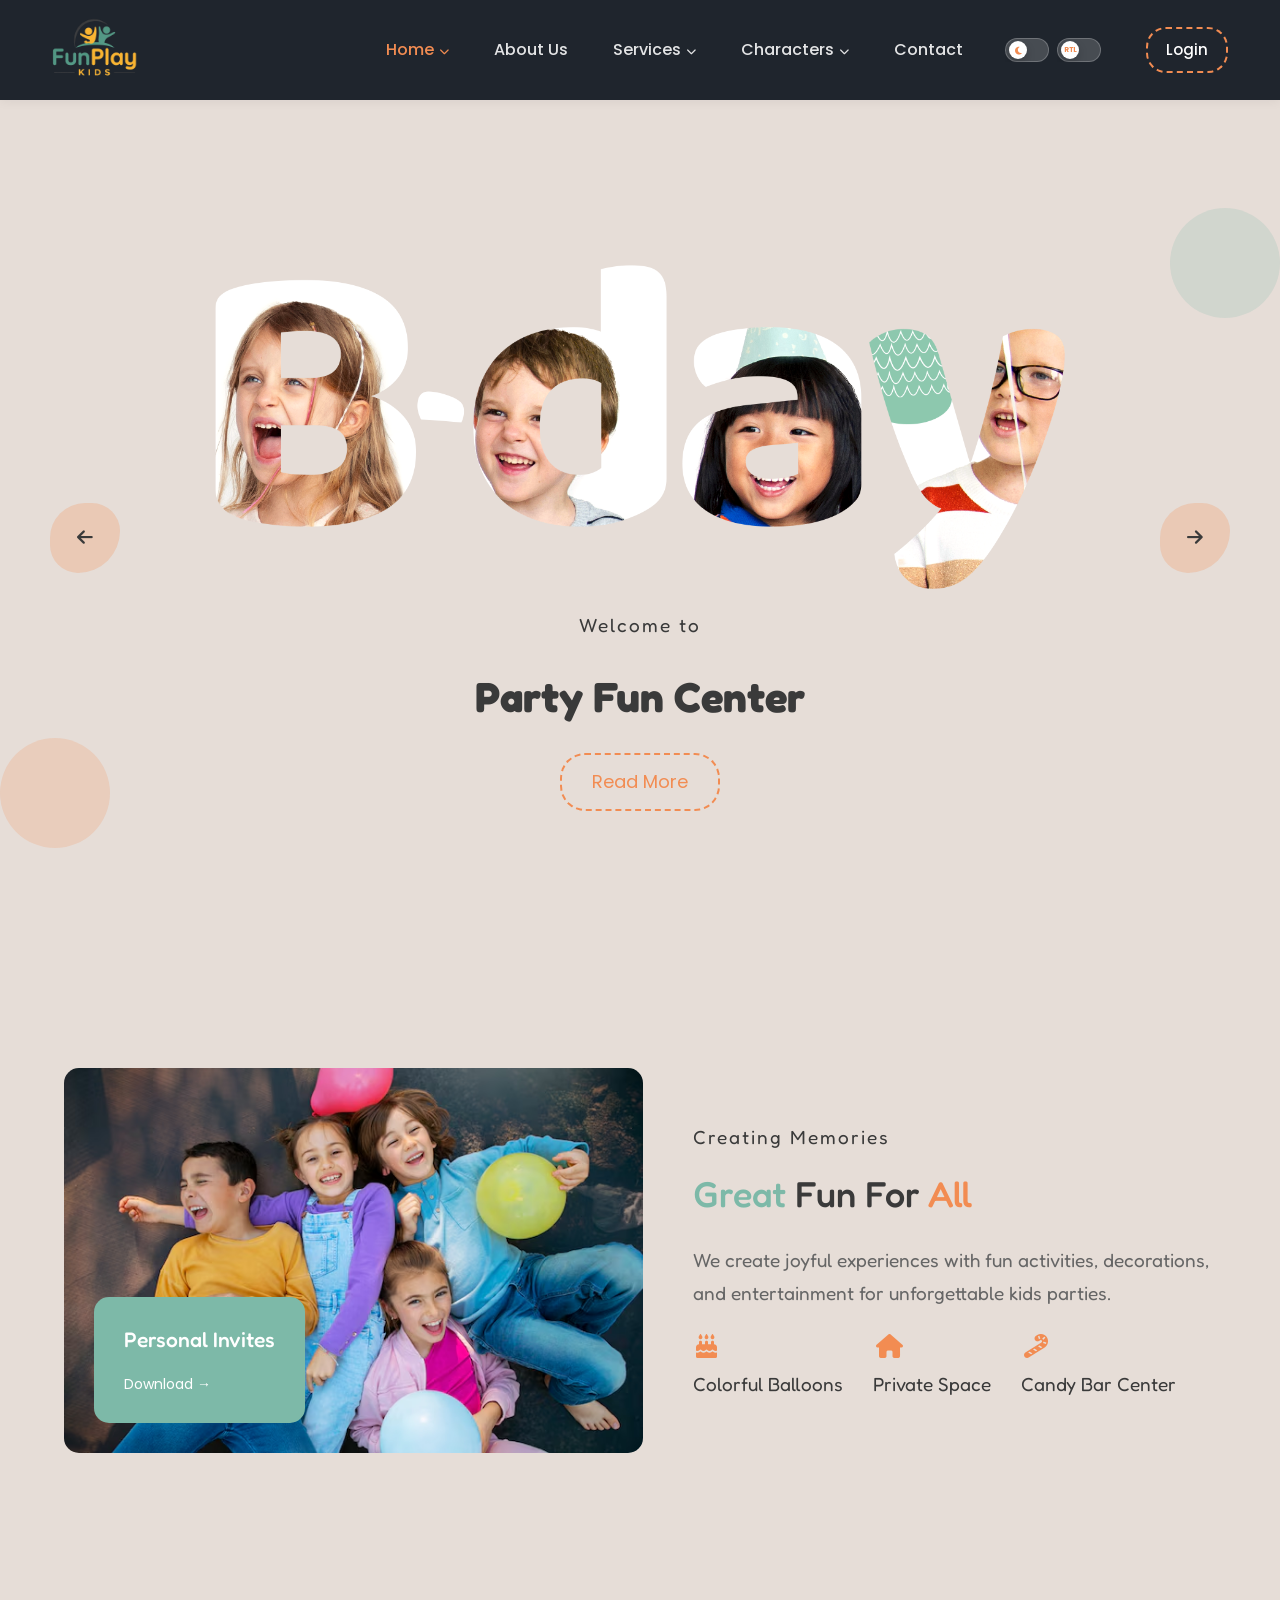
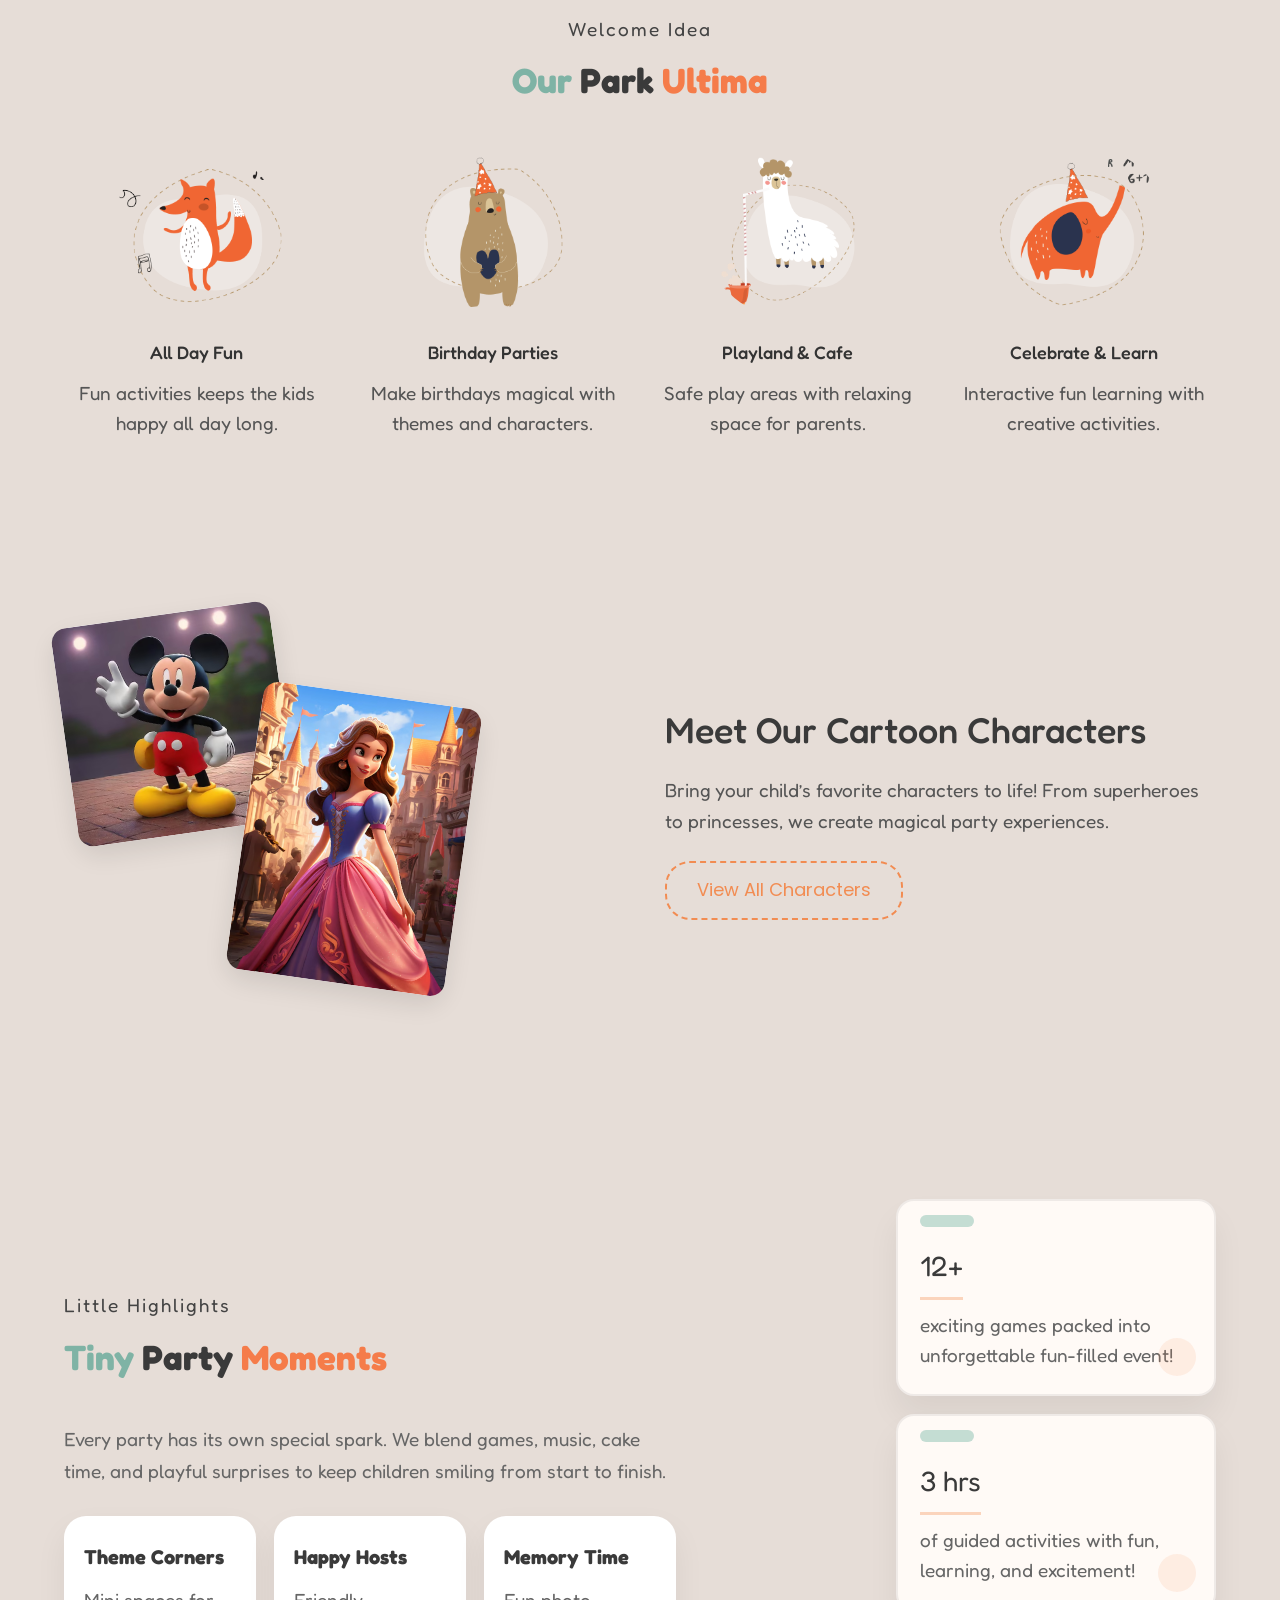
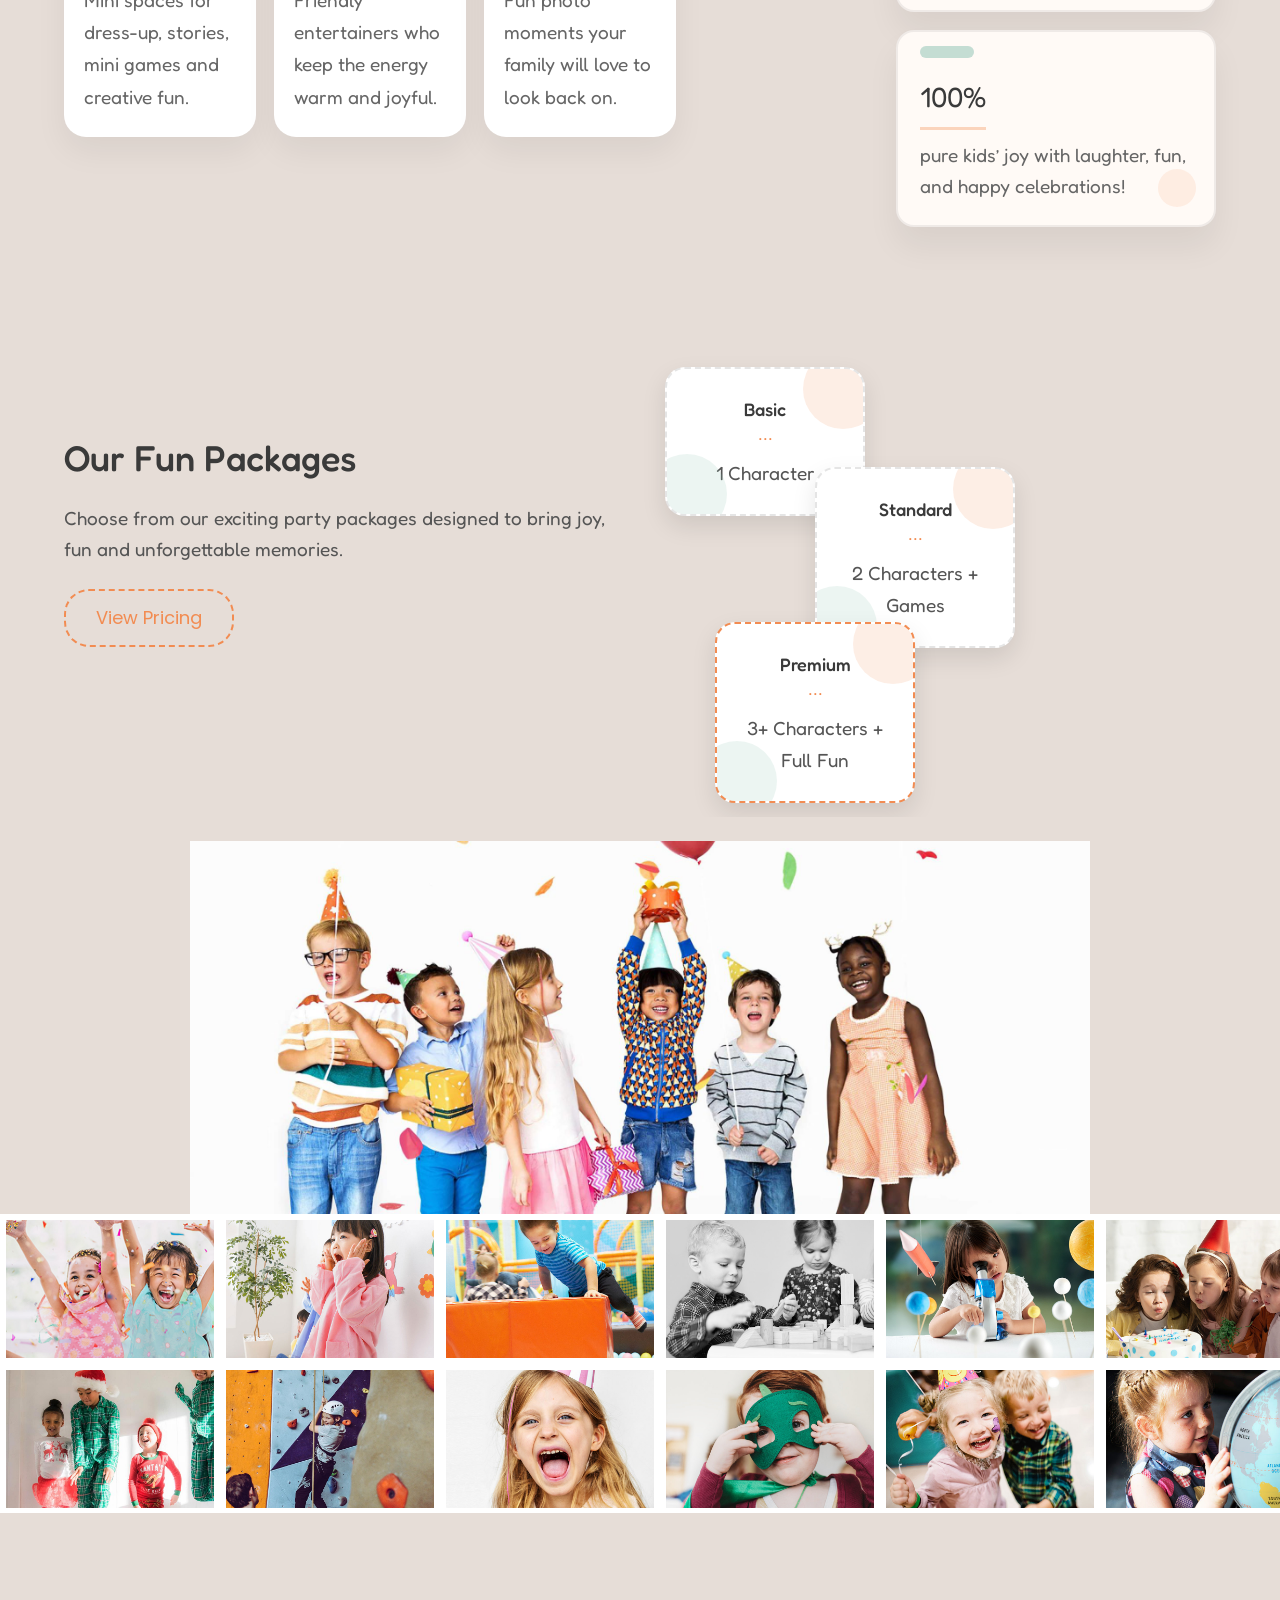
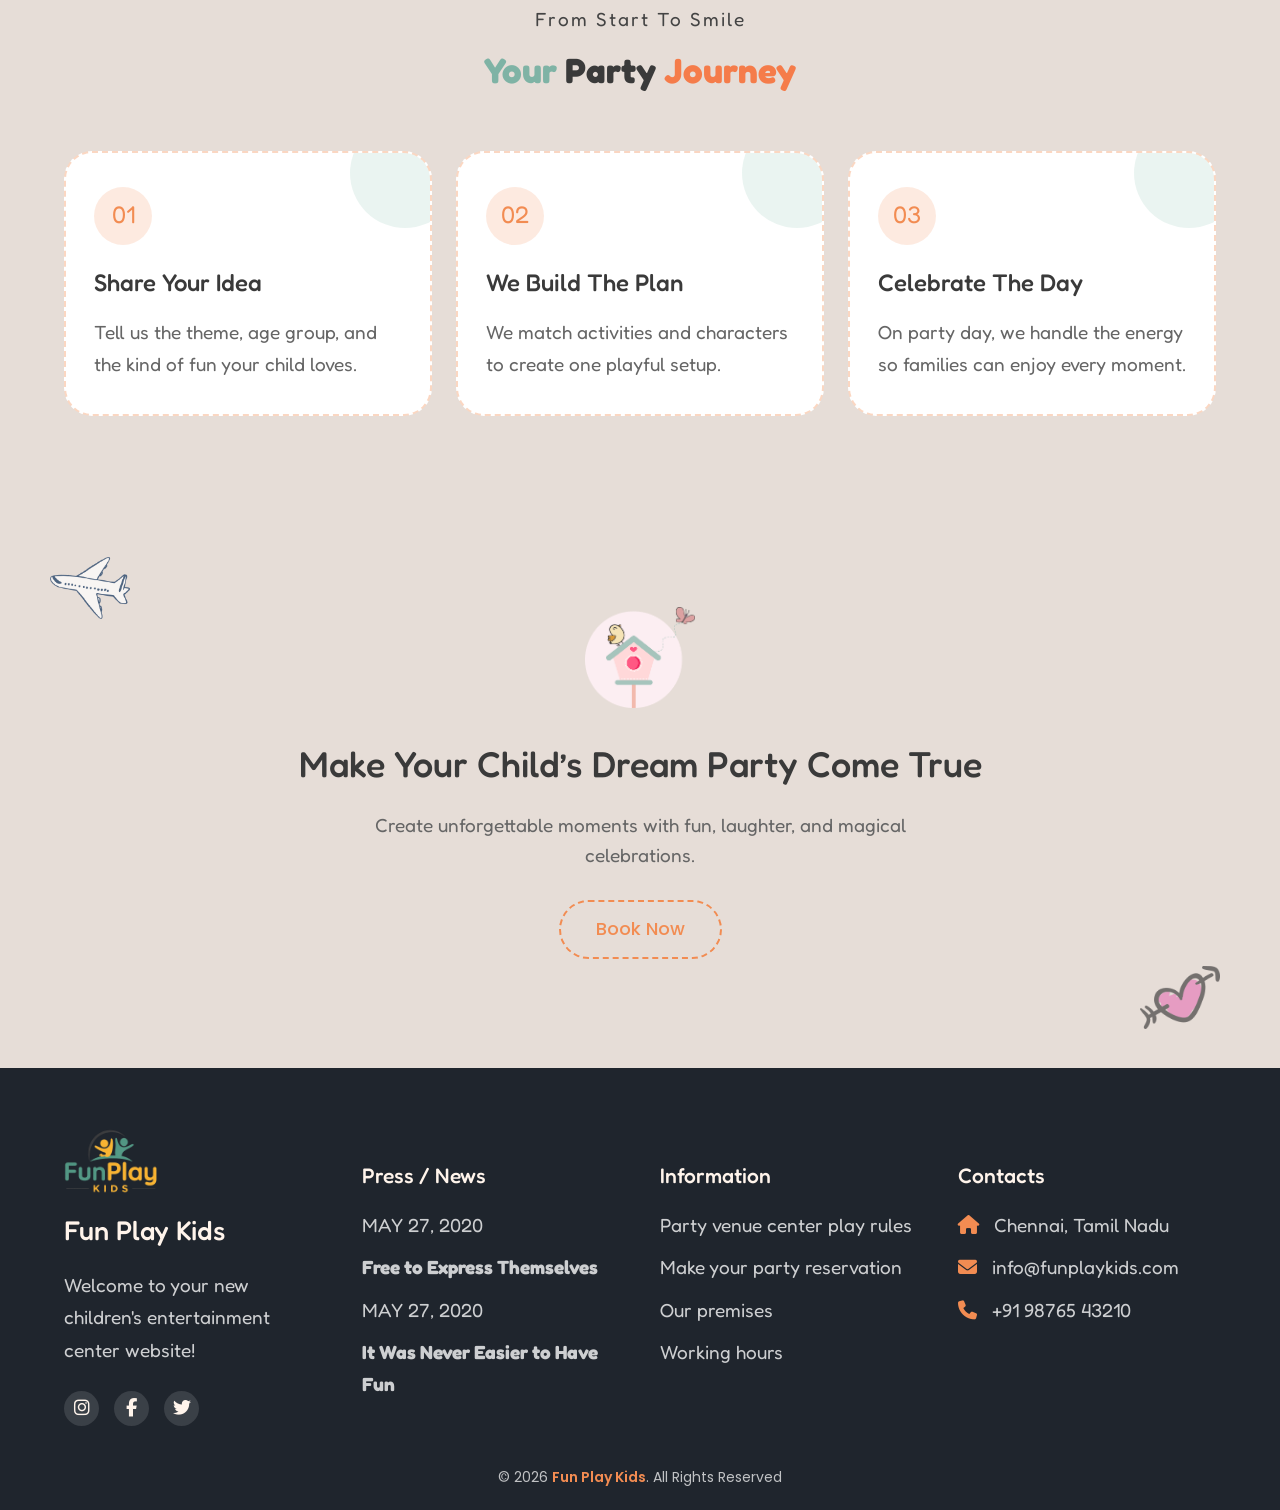
==== commit e6410291: "Add files via upload" ====
--- a/index.html
+++ b/index.html
@@ -439,7 +439,7 @@
     <footer class="footer">
         <div class="container footer-container">
             <div class="footer-col">
-                <a href="index.html"><img src="images/logo.png" alt="logo" class="footer-logo"></a>
+                <a href="index.html"><img src="images/logo.png" alt="logo" class="footer-logo"></a>
                 <h2>Fun Play Kids</h2>
                 <p>Welcome to your new children's entertainment center website!
                 </p>
@@ -470,9 +470,9 @@
 
             <div class="footer-col">
                 <h3>Contacts</h3>
-                <p><i class="fas fa-home"></i> 24 The Maples, NY 11576</p>
+                <p><i class="fas fa-home"></i> Chennai, Tamil Nadu</p>
                 <p><i class="fas fa-envelope"></i> info@funplaykids.com</p>
-                <p><i class="fas fa-phone"></i> +368 / 123 456 7890</p>
+                <p><i class="fas fa-phone"></i> +91 98765 43210</p>
             </div>
 
         </div>
@@ -482,11 +482,11 @@
         </div>
     </footer>
 
-<button id="scrollTopBtn">
-  <i class="fas fa-arrow-up"></i>
-</button>
+    <button id="scrollTopBtn">
+        <i class="fas fa-arrow-up"></i>
+    </button>
 
     <script src="js/main.js"></script>
 </body>
 
-</html>
+</html>
--- a/css/style.css
+++ b/css/style.css
@@ -3,8 +3,7 @@
     --secondary: #f28c52;
     --accent: #7db9a8;
     --text-dark: #3a3a3a;
-    --light: #ffffff;
-    --bg-light: #f4ece7;
+    --bg-light: #e6ddd7;
     --header-height: 88px;
 }
 
@@ -24,7 +23,7 @@
     background: var(--bg-light);
     color: var(--text-dark);
     line-height: 1.7;
-    font-size: 17px;
+    font-size: 18px;
 }
 
 html,
@@ -62,6 +61,48 @@
     font-family: inherit;
     font-size: 16px;
 }
+
+.birthday-form select:required:invalid,
+.magic-form select:required:invalid,
+.fp-form select:required:invalid,
+.pricing-quote-form select:required:invalid,
+.character-form select:required:invalid,
+.birthday-form input[type="date"]:required:invalid,
+.magic-form input[type="date"]:required:invalid,
+.pricing-quote-form input[type="date"]:required:invalid,
+.character-form input[type="date"]:required:invalid,
+.fp-form input[type="date"]:required:invalid {
+    color: #6f6f6f;
+}
+
+.birthday-form input[type="date"]:required:invalid::-webkit-datetime-edit,
+.magic-form input[type="date"]:required:invalid::-webkit-datetime-edit,
+.pricing-quote-form input[type="date"]:required:invalid::-webkit-datetime-edit,
+.character-form input[type="date"]:required:invalid::-webkit-datetime-edit,
+.fp-form input[type="date"]:required:invalid::-webkit-datetime-edit {
+    color: #6f6f6f;
+}
+
+.birthday-form select.is-empty,
+.magic-form select.is-empty,
+.fp-form select.is-empty,
+.pricing-quote-form select.is-empty,
+.character-form select.is-empty,
+.birthday-form input[type="date"].is-empty,
+.magic-form input[type="date"].is-empty,
+.fp-form input[type="date"].is-empty,
+.pricing-quote-form input[type="date"].is-empty,
+.character-form input[type="date"].is-empty {
+    color: #6f6f6f;
+}
+
+.birthday-form input[type="date"].is-empty::-webkit-datetime-edit,
+.magic-form input[type="date"].is-empty::-webkit-datetime-edit,
+.fp-form input[type="date"].is-empty::-webkit-datetime-edit,
+.pricing-quote-form input[type="date"].is-empty::-webkit-datetime-edit,
+.character-form input[type="date"].is-empty::-webkit-datetime-edit {
+    color: #6f6f6f;
+}
 
 
 h1,
@@ -71,12 +112,13 @@
 h5,
 h6 {
     font-family: 'Fredoka', sans-serif;
-    font-weight: 600;
+    font-weight: 500;
 }
 
 p {
     font-family: 'Fredoka', sans-serif;
-    font-size: 17px !important;
+    font-size: 19px !important;
+    font-weight: 400;
 }
 
 /*************global container**************/
@@ -104,7 +146,6 @@
 .video2,
 .funfacts,
 .testimonial,
-.contact-hero,
 .work-section,
 .contact-info,
 .contact-form,
@@ -254,9 +295,30 @@
     transition-delay: 0.16s;
 }
 
-.reveal-delay-3 {
-    transition-delay: 0.24s;
-}
+.reveal-delay-3 {
+    transition-delay: 0.24s;
+}
+
+@keyframes gentleFloat {
+    0%,
+    100% {
+        transform: translateY(0);
+    }
+
+    50% {
+        transform: translateY(-6px);
+    }
+}
+
+@keyframes softShine {
+    0% {
+        background-position: -160px 0;
+    }
+
+    100% {
+        background-position: calc(100% + 160px) 0;
+    }
+}
 
 .interactive-card,
 .service-card,
@@ -483,13 +545,33 @@
 /************************Back to Top************************/
 
 
-
+#scrollTopBtn {
+  position: fixed;
+  bottom: 30px;
+  right: 30px;
+  width: 45px;
+  height: 45px;
+  background: var(--secondary);
+  color: #fff;
+  border: none;
+  border-radius: 50%;
+  font-size: 18px;
+  font-weight:10px;
+  cursor: pointer;
+  display: none;
+  z-index: 999;
+  transition: 0.3s;
+}
+
+#scrollTopBtn:hover {
+  background: #e6733a;
+}
 
 /************************ HEADER ************************/
 
 .header {
     background: #1f252d;
-    padding: 10px 40px;
+    padding: 10px 52px;
     position: fixed;
     top: 0;
     left: 0;
@@ -502,7 +584,7 @@
     display: flex;
     align-items: center;
     justify-content: space-between;
-    max-width: 1200px;
+    max-width: 1280px;
     margin: 0 auto;
     width: 100%;
 }
@@ -591,7 +673,6 @@
     visibility: hidden;
     transform: translateY(10px);
     transition: 0.3s ease;
-
     box-shadow: 0 10px 25px rgba(0, 0, 0, 0.08);
 }
 
@@ -613,9 +694,13 @@
     border: 2px dashed var(--secondary);
     border-radius: 20px;
     font-size: 15px;
-    color: #fff4eb;
-    font-weight: 600;
+    font-weight: 500;
     transition: 0.3s;
+    margin-left: 20px;
+}
+
+.login-btn {
+    color: #ffffff !important;
 }
 
 .login-btn:hover {
@@ -727,8 +812,115 @@
     color: var(--text-dark);
 }
 
+body.dark-mode .header,
+body.dark-mode .submenu {
+    background: var(--bg-light);
+}
+
 body.dark-mode .footer::after {
-    background: rgba(24, 29, 35, 0.96);
+    background: var(--bg-light);
+}
+
+body.dark-mode .contact-hero {
+    background: var(--bg-light);
+}
+
+body.dark-mode .error-page,
+body.dark-mode .error-hero {
+    background: var(--bg-light);
+}
+
+body.dark-mode .error-simple-card {
+    background: linear-gradient(180deg, #252c34 0%, #1f252d 100%);
+    border-color: rgba(255, 255, 255, 0.08);
+}
+
+body.dark-mode .error-oops {
+    color: var(--text-dark);
+}
+
+body.dark-mode .error-digit {
+    color: #f4b07c;
+    text-shadow: 4px 4px 0 #a66438;
+}
+
+body.dark-mode .error-text {
+    color: #c7d0d9;
+}
+
+body.dark-mode .error-home-btn {
+    background: var(--accent);
+}
+
+body.dark-mode .error-home-btn:hover {
+    background: #76b4a0;
+}
+
+@media (max-width: 768px) {
+
+    .error-simple-card {
+        padding: 48px 20px 64px;
+    }
+
+    .error-oops {
+        font-size: 46px !important;
+    }
+
+    .error-digit {
+        font-size: 110px;
+    }
+
+    .balloon-left,
+    .balloon-right {
+        font-size: 38px;
+    }
+}
+
+@media (max-width: 576px) {
+
+    .error-hero {
+        padding: calc(var(--header-height) + 24px) 0 48px;
+    }
+
+    .error-simple-card {
+        padding: 40px 14px 58px;
+        border-radius: 18px;
+    }
+
+    .error-oops {
+        font-size: 38px !important;
+    }
+
+    .error-code-wrap {
+        gap: 8px;
+    }
+
+    .error-digit {
+        font-size: 74px;
+    }
+
+    .error-text {
+        font-size: 16px !important;
+    }
+
+    .error-home-btn {
+        width: 100%;
+        max-width: 250px;
+        font-size: 14px;
+    }
+
+    .cloud-left,
+    .cloud-right {
+        display: none;
+    }
+
+    .balloon-left {
+        left: 18px;
+    }
+
+    .balloon-right {
+        right: 18px;
+    }
 }
 
 body.dark-mode .menu li,
@@ -824,6 +1016,24 @@
 body.dark-mode .success-popup {
     color: #c7d0d9;
 }
+
+body.dark-mode .learn-icons i {
+    color: #f28c52;
+}
+
+body.dark-mode .learn-content p strong {
+    font-weight: 500;
+}
+
+body.dark-mode .scroll-nav-btn {
+    background: #1f252d;
+    color: var(--text-dark);
+    border-color: rgba(255, 255, 255, 0.08);
+}
+
+body.dark-mode .menu {
+    background: var(--bg-light);
+}
 
 body.dark-mode .section-sub,
 body.dark-mode .work-sub {
@@ -870,6 +1080,21 @@
     box-shadow: 0 18px 34px rgba(0, 0, 0, 0.28);
 }
 
+body.dark-mode .show-info h3 {
+    background: rgba(255, 255, 255, 0.05);
+}
+
+body.dark-mode .show-left p,
+body.dark-mode .show-right p {
+    background: rgba(255, 255, 255, 0.03);
+    border-color: rgba(255, 255, 255, 0.08);
+}
+
+body.dark-mode .show-info h3 i {
+    background: rgba(244, 162, 97, 0.16);
+    color: #f4b07c;
+}
+
 body.dark-mode .calendar-header,
 body.dark-mode .experience-badge,
 body.dark-mode .pricing-sticker,
@@ -896,35 +1121,108 @@
     background: linear-gradient(180deg, #10141a, #171c23);
 }
 
-body.dark-mode .login-inner {
-    background: #1a2129;
-    box-shadow: 0 30px 60px rgba(0, 0, 0, 0.35);
-}
+body.dark-mode .login-inner {
+    background: #1a2129;
+    box-shadow: 0 30px 60px rgba(0, 0, 0, 0.35);
+}
 
 body.dark-mode .auth-logo img,
 body.dark-mode .login-inner img {
     filter: brightness(1.05) contrast(1.08);
 }
 
-body.dark-mode .input-box input,
-body.dark-mode .birthday-form input,
-body.dark-mode .birthday-form select,
-body.dark-mode .magic-form input,
+body.dark-mode .input-box input,
+body.dark-mode .birthday-form input,
+body.dark-mode .birthday-form select,
+body.dark-mode .magic-form input,
 body.dark-mode .magic-form select,
 body.dark-mode .pricing-quote-form input,
 body.dark-mode .pricing-quote-form select,
 body.dark-mode .pricing-quote-form textarea,
-body.dark-mode .form-box input,
-body.dark-mode .form-box textarea {
+body.dark-mode .form-box input,
+body.dark-mode .form-box textarea {
+    background: #2a313b;
+    color: var(--text-dark);
+    border: 1px solid rgba(255, 255, 255, 0.08);
+    box-shadow: none !important;
+    -webkit-box-shadow: none !important;
+    text-shadow: none !important;
+}
+
+body.dark-mode .input-box input {
+    background: transparent;
+    border: none;
+    border-bottom: 1px solid rgba(255, 255, 255, 0.14);
+    border-radius: 0;
+    padding-left: 0;
+    padding-right: 0;
+}
+
+body.dark-mode .input-box input:-webkit-autofill,
+body.dark-mode .input-box input:-webkit-autofill:hover,
+body.dark-mode .input-box input:-webkit-autofill:focus {
+    -webkit-text-fill-color: var(--text-dark);
+    -webkit-box-shadow: 0 0 0 1000px transparent inset !important;
+    box-shadow: 0 0 0 1000px transparent inset !important;
+    background-color: transparent !important;
+}
+
+body.dark-mode .birthday-form option,
+body.dark-mode .magic-form option,
+body.dark-mode .fp-form option,
+body.dark-mode .pricing-quote-form option,
+body.dark-mode .character-form option {
+    color: var(--text-dark);
     background: #2a313b;
-    color: var(--text-dark);
-    border: 1px solid rgba(255, 255, 255, 0.08);
-}
-
-body.dark-mode input::placeholder,
-body.dark-mode textarea::placeholder {
+}
+
+body.dark-mode input::placeholder,
+body.dark-mode textarea::placeholder {
+    color: #97a3af;
+    text-shadow: none !important;
+}
+
+body.dark-mode .birthday-form select:required:invalid,
+body.dark-mode .magic-form select:required:invalid,
+body.dark-mode .fp-form select:required:invalid,
+body.dark-mode .pricing-quote-form select:required:invalid,
+body.dark-mode .character-form select:required:invalid,
+body.dark-mode .birthday-form input[type="date"]:required:invalid,
+body.dark-mode .magic-form input[type="date"]:required:invalid,
+body.dark-mode .pricing-quote-form input[type="date"]:required:invalid,
+body.dark-mode .character-form input[type="date"]:required:invalid,
+body.dark-mode .fp-form input[type="date"]:required:invalid {
     color: #97a3af;
 }
+
+body.dark-mode .birthday-form input[type="date"]:required:invalid::-webkit-datetime-edit,
+body.dark-mode .magic-form input[type="date"]:required:invalid::-webkit-datetime-edit,
+body.dark-mode .pricing-quote-form input[type="date"]:required:invalid::-webkit-datetime-edit,
+body.dark-mode .character-form input[type="date"]:required:invalid::-webkit-datetime-edit,
+body.dark-mode .fp-form input[type="date"]:required:invalid::-webkit-datetime-edit {
+    color: #97a3af;
+}
+
+body.dark-mode .birthday-form select.is-empty,
+body.dark-mode .magic-form select.is-empty,
+body.dark-mode .fp-form select.is-empty,
+body.dark-mode .pricing-quote-form select.is-empty,
+body.dark-mode .character-form select.is-empty,
+body.dark-mode .birthday-form input[type="date"].is-empty,
+body.dark-mode .magic-form input[type="date"].is-empty,
+body.dark-mode .fp-form input[type="date"].is-empty,
+body.dark-mode .pricing-quote-form input[type="date"].is-empty,
+body.dark-mode .character-form input[type="date"].is-empty {
+    color: #97a3af;
+}
+
+body.dark-mode .birthday-form input[type="date"].is-empty::-webkit-datetime-edit,
+body.dark-mode .magic-form input[type="date"].is-empty::-webkit-datetime-edit,
+body.dark-mode .fp-form input[type="date"].is-empty::-webkit-datetime-edit,
+body.dark-mode .pricing-quote-form input[type="date"].is-empty::-webkit-datetime-edit,
+body.dark-mode .character-form input[type="date"].is-empty::-webkit-datetime-edit {
+    color: #97a3af;
+}
 
 body.dark-mode .social-login .icon-btn,
 body.dark-mode .calendar-nav-btn,
@@ -1336,7 +1634,7 @@
 
 html[dir="rtl"] .menu {
     direction: rtl;
-    margin-left: 0;
+    margin-left: 20px;
     margin-right: auto;
 }
 
@@ -1346,15 +1644,30 @@
     margin-right: 7px;
 }
 
-html[dir="rtl"] .logo {
+html[dir="rtl"] .login-btn {
     margin-left: 0;
-    margin-right: -20px;
-}
-
-html[dir="rtl"] .submenu {
-    left: auto;
-    right: 0;
-}
+    margin-right: 16px;
+}
+
+html[dir="rtl"] .dropdown i {
+    margin-left: 0;
+    margin-right: 5px;
+}
+
+html[dir="rtl"] .logo {
+    margin-left: 0;
+    margin-right: -20px;
+}
+
+html[dir="rtl"] .password-box .toggle-eye {
+    right: auto;
+    left: 18px;
+}
+
+html[dir="rtl"] .submenu {
+    left: auto;
+    right: 0;
+}
 
 html[dir="rtl"] .moments-wrapper,
 html[dir="rtl"] .why-choose-wrapper,
@@ -1464,13 +1777,13 @@
 }
 
 .footer-col:first-child {
-    margin-top: -80px;
+    margin-top: -38px;
 }
 
 .footer-logo {
     width: 132px;
     position: relative;
-    left: -30px;
+    left: -22px;
 }
 
 .footer-col h2,
@@ -1807,27 +2120,29 @@
 
 .features {
     display: flex;
+    flex-wrap: wrap;
     gap: 30px;
     justify-content: flex-start;
 }
 
 .feature {
-    text-align: center;
-}
-
-.feature img {
-    width: 50px;
-    height: 50px;
-    object-fit: contain;
-    margin-bottom: 10px;
-}
-
-.feature img {
-    transition: 0.3s;
-}
-
-.feature:hover img {
-    transform: scale(1.2) rotate(5deg);
+    display: flex;
+    flex-direction: column;
+    align-items: flex-start;
+    gap: 10px;
+    text-align: left;
+}
+
+.feature i {
+    flex-shrink: 0;
+    font-size: 24px;
+    color: var(--secondary);
+    margin-bottom: 0;
+    margin-left: 3px;
+}
+
+.feature p {
+    margin: 0;
 }
 
 /****************Services Section*********************/
@@ -1845,11 +2160,11 @@
     margin-bottom: 6px;
 }
 
-.section-title {
-    font-size: 36px;
-    margin-bottom: 36px;
-    font-weight: 700;
-}
+.section-title {
+    font-size: 35px;
+    margin-bottom: 36px;
+    font-weight: 700;
+}
 
 .section-title .light {
     color: #7fb3a5;
@@ -1857,6 +2172,43 @@
 
 .section-title .highlight {
     color: #f57c4a;
+}
+
+.scroll-title-bar {
+    display: grid;
+    grid-template-columns: auto 1fr auto;
+    align-items: center;
+    gap: 14px;
+    margin-bottom: 26px;
+}
+
+.scroll-title-bar .section-title {
+    margin-bottom: 0;
+    text-align: center;
+}
+
+.scroll-nav-btn {
+    width: 44px;
+    height: 44px;
+    border-radius: 50%;
+    border: 1px solid rgba(58, 58, 58, 0.12);
+    background: #fff;
+    color: var(--text-dark);
+    display: inline-flex;
+    align-items: center;
+    justify-content: center;
+    box-shadow: 0 10px 22px rgba(0, 0, 0, 0.06);
+    transition: 0.3s ease;
+}
+
+.scroll-nav-btn:hover:not(:disabled) {
+    background: var(--secondary);
+    color: #fff;
+}
+
+.scroll-nav-btn:disabled {
+    opacity: 0.45;
+    cursor: not-allowed;
 }
 
 .services-grid {
@@ -2044,7 +2396,7 @@
 /********************PACKAGES SECTION************************/
 .packages {
     background: #a8c3bd;
-    padding: 50px 0;
+    padding: 50px 0 100px;
     overflow: hidden;
 }
 
@@ -2128,14 +2480,15 @@
 }
 
 .pack-card:nth-child(3) {
-    top: 220px;
-    left: 60px;
+    top: 255px;
+    left: 50px;
     transform: rotate(-3deg);
 }
 
 .pack-card.premium {
+    width: 200px;
     border: 2px dashed var(--secondary);
-    transform: scale(1.05);
+    transform: rotate(-3deg);
 }
 
 .pack-card:hover {
@@ -2325,6 +2678,7 @@
     background: var(--primary);
     overflow: hidden;
     text-align: center;
+    margin-top: 24px;
 }
 
 .gallery-top img {
@@ -2481,21 +2835,43 @@
     line-height: 1.6;
 }
 
-.cta-btn {
-    display: inline-block;
-    padding: 12px 35px;
-    border: 2px dashed var(--secondary);
-    color: var(--secondary);
-    border-radius: 30px;
-    text-decoration: none;
-    font-weight: 500;
-    transition: 0.3s;
-}
-
-.cta-btn:hover {
-    background: var(--secondary);
-    color: #fff;
-}
+.cta-btn {
+    display: inline-block;
+    padding: 12px 35px;
+    border: 2px dashed var(--secondary);
+    color: var(--secondary);
+    border-radius: 30px;
+    text-decoration: none;
+    font-weight: 500;
+    transition: 0.3s;
+    position: relative;
+    overflow: hidden;
+}
+
+.cta-btn:hover {
+    background: var(--secondary);
+    color: #fff;
+}
+
+.cta-btn::after,
+.exp-btn::after,
+.login-btn-main::after {
+    content: "";
+    position: absolute;
+    inset: 0;
+    background: linear-gradient(110deg, transparent 0%, rgba(255, 255, 255, 0.26) 50%, transparent 100%);
+    background-size: 160px 100%;
+    background-repeat: no-repeat;
+    opacity: 0;
+    pointer-events: none;
+}
+
+.cta-btn:hover::after,
+.exp-btn:hover::after,
+.login-btn-main:hover::after {
+    opacity: 1;
+    animation: softShine 0.9s ease;
+}
 
 .cta-decor {
     position: absolute;
@@ -2690,9 +3066,13 @@
     margin-bottom: 15px;
 }
 
+.learn-icons {
+    margin-top: 14px;
+}
+
 .learn-icons i {
     margin-right: 10px;
-    color: #555;
+    color: #f28c52;
 }
 
 .learn-image {
@@ -2930,10 +3310,10 @@
     margin-bottom: 10px;
 }
 
-.zone h4 {
-    font-size: 14px;
-    color: var(--text-dark);
-}
+.zone h4 {
+    font-size: 16px;
+    color: var(--text-dark);
+}
 
 .zone:hover {
     transform: scale(1.1);
@@ -2975,6 +3355,13 @@
     text-align: center;
     max-width: 720px;
     margin: 0 auto 18px;
+}
+
+.happy-features-heading .section-sub:last-child {
+    max-width: 620px;
+    margin: 10px auto 0;
+    letter-spacing: 0;
+    color: #666;
 }
 
 .happy-feature {
@@ -3313,15 +3700,19 @@
         padding: 60px 20px;
     }
 
-    .test-container {
-        padding: 36px 22px;
-        border-radius: 28px;
-    }
-
-    #testText {
-        font-size: 15px;
-        line-height: 1.7;
-    }
+    .test-container {
+        padding: 36px 22px;
+        border-radius: 28px;
+    }
+
+    .testimonial .arrow {
+        top: 56%;
+    }
+
+    #testText {
+        font-size: 15px;
+        line-height: 1.7;
+    }
 }
 
 @media (max-width: 480px) {
@@ -3384,14 +3775,18 @@
         font-size: 32px;
     }
 
-    .test-container {
-        padding: 30px 18px;
-        border-radius: 24px;
-    }
-
-    .test-user img {
-        width: 46px;
-        height: 46px;
+    .test-container {
+        padding: 30px 18px;
+        border-radius: 24px;
+    }
+
+    .testimonial .arrow {
+        top: 58%;
+    }
+
+    .test-user img {
+        width: 46px;
+        height: 46px;
     }
 }
 
@@ -4000,9 +4395,12 @@
     margin-bottom: 24px;
 }
 
-.what-we-do-intro {
-    padding-top: 22px;
-}
+.what-we-do-intro {
+    padding-top: 12px;
+    align-self: center;
+    max-width: 520px;
+    margin: 0 auto;
+}
 
 .what-we-do-text {
     color: #666;
@@ -4549,6 +4947,7 @@
 .slot-row strong {
     font-family: 'Fredoka', sans-serif;
     font-size: 20px;
+    font-weight: 400;
     color: var(--text-dark);
 }
 
@@ -4599,7 +4998,9 @@
     margin-bottom: 15px;
     border-radius: 10px;
     border: 1px solid #ddd;
-    font-family: inherit;
+    font-family: 'Fredoka', sans-serif;
+    font-size: 17px;
+    color: var(--text-dark);
 }
 
 /* BUTTON FULL WIDTH */
@@ -4735,7 +5136,7 @@
     justify-content: center;
     align-items: flex-end;
     gap: 28px;
-    margin-top: 60px;
+    margin-top: 78px;
     position: relative;
 }
 
@@ -4773,12 +5174,12 @@
     margin-bottom: 36px;
 }
 
-.mh-card--center {
-    transform: translateY(-36px);
-    border-color: rgba(242, 140, 82, 0.5);
-    background: #fff8f4;
-    box-shadow: 0 16px 50px rgba(242, 140, 82, 0.15);
-}
+.mh-card--center {
+    transform: translateY(-36px);
+    border-color: rgba(242, 140, 82, 0.5);
+    background: #fff8f4;
+    box-shadow: 0 12px 32px rgba(216, 199, 189, 0.45);
+}
 
 /* Hover */
 .mh-card:hover {
@@ -4788,21 +5189,14 @@
     border-color: rgba(242, 140, 82, 0.5);
 }
 
-.mh-card--center:hover {
-    transform: translateY(-52px);
-}
-
-/* --- Glow ring behind center card --- */
-.mh-glow-ring {
-    position: absolute;
-    inset: -3px;
-    border-radius: 28px;
-    background: linear-gradient(135deg, #f28c52, #7db9a8, #f28c52);
-    z-index: -1;
-    opacity: 0.3;
-    filter: blur(8px);
-    animation: glow-pulse 3s ease-in-out infinite;
-}
+.mh-card--center:hover {
+    transform: translateY(-42px);
+}
+
+/* --- Glow ring behind center card --- */
+.mh-glow-ring {
+    display: none;
+}
 
 @keyframes glow-pulse {
 
@@ -4825,7 +5219,7 @@
     font-size: 12px;
     font-weight: 600;
     letter-spacing: 3px;
-    color: #d8c7bd;
+    color: #7d6f67;
     text-transform: uppercase;
     margin-bottom: 18px;
 }
@@ -5014,17 +5408,19 @@
 }
 
 /* BUTTON */
-.exp-btn {
-    display: inline-block;
-    padding: 12px 28px;
-    border-radius: 25px;
+.exp-btn {
+    display: inline-block;
+    padding: 12px 28px;
+    border-radius: 25px;
     border: 2px dashed var(--secondary);
     color: var(--secondary);
-    font-family: 'Fredoka', sans-serif;
-    font-size: 17px;
-    text-decoration: none;
-    transition: 0.3s;
-}
+    font-family: 'Fredoka', sans-serif;
+    font-size: 17px;
+    text-decoration: none;
+    transition: 0.3s;
+    position: relative;
+    overflow: hidden;
+}
 
 .exp-btn:hover {
     background: var(--secondary);
@@ -5100,7 +5496,8 @@
 /*******************magic show info****************/
 
 .show-info {
-    padding: 80px 0;
+    padding: 95px 0;
+    position: relative;
 }
 
 .show-info .section-sub,
@@ -5108,51 +5505,149 @@
     text-align: center;
 }
 
-/* WRAPPER */
 .show-info-wrapper {
     display: grid;
-    grid-template-columns: 1fr 1fr;
-    gap: 40px;
-    margin-top: 40px;
-}
-
-/* LEFT & RIGHT BOX */
+    grid-template-columns: minmax(0, 1.05fr) minmax(0, 0.95fr);
+    gap: 28px;
+    margin-top: 48px;
+}
+
 .show-left,
 .show-right {
-    background: #fff;
-    padding: 30px;
-    border-radius: 20px;
-    box-shadow: 0 10px 25px rgba(0, 0, 0, 0.05);
-}
-
-/* HEADINGS */
+    position: relative;
+    overflow: hidden;
+    border-radius: 30px;
+    padding: 34px 30px;
+    box-shadow: 0 18px 34px rgba(0, 0, 0, 0.06);
+    transition: transform 0.3s ease, box-shadow 0.3s ease;
+}
+
+.show-left {
+    background: linear-gradient(160deg, #fff8f3 0%, #ffffff 100%);
+    border: 1px solid rgba(242, 140, 82, 0.12);
+}
+
+.show-right {
+    background: linear-gradient(180deg, #eef7f4 0%, #ffffff 100%);
+    border: 1px solid rgba(125, 185, 168, 0.16);
+}
+
+.show-left::before,
+.show-right::before {
+    content: "";
+    position: absolute;
+    width: 130px;
+    height: 130px;
+    border-radius: 50%;
+    opacity: 0.28;
+    z-index: 0;
+}
+
+.show-left::before {
+    top: -34px;
+    right: -26px;
+    background: rgba(242, 140, 82, 0.16);
+}
+
+.show-right::before {
+    bottom: -28px;
+    left: -18px;
+    background: rgba(125, 185, 168, 0.18);
+}
+
+.show-left > *,
+.show-right > * {
+    position: relative;
+    z-index: 1;
+}
+
+.show-left p:last-child,
+.show-right p:last-child {
+    margin-bottom: 0;
+}
+
 .show-info h3 {
-    margin-bottom: 10px;
-    color: var(--secondary);
-}
-
-/* TEXT */
+    display: inline-flex;
+    align-items: center;
+    gap: 10px;
+    margin-bottom: 12px;
+    padding: 10px 16px;
+    border-radius: 999px;
+    background: rgba(255, 255, 255, 0.86);
+    color: var(--text-dark);
+    box-shadow: 0 8px 20px rgba(0, 0, 0, 0.04);
+}
+
+.show-left h3 {
+    background: linear-gradient(90deg, rgba(242, 140, 82, 0.18), rgba(255, 255, 255, 0.92));
+    border: 1px solid rgba(242, 140, 82, 0.18);
+}
+
+.show-right h3 {
+    background: linear-gradient(90deg, rgba(125, 185, 168, 0.2), rgba(255, 255, 255, 0.92));
+    border: 1px solid rgba(125, 185, 168, 0.2);
+}
+
 .show-info p {
     color: #666;
-    margin-bottom: 20px;
-}
-
-/* HOVER */
+    margin-bottom: 22px;
+    line-height: 1.7;
+}
+
+.show-left p,
+.show-right p {
+    background: rgba(255, 255, 255, 0.72);
+    border-radius: 20px;
+    padding: 18px 18px 18px 20px;
+    border: 1px dashed rgba(58, 58, 58, 0.08);
+}
+
+.show-left p strong,
+.show-right p strong {
+    color: var(--text-dark);
+}
+
 .show-left:hover,
 .show-right:hover {
     transform: translateY(-8px);
-    transition: 0.3s;
+    box-shadow: 0 24px 44px rgba(0, 0, 0, 0.08);
 }
 
 .show-info h3 i {
-    margin-right: 8px;
     color: var(--accent);
-}
-
-/* RESPONSIVE */
+    width: 34px;
+    height: 34px;
+    border-radius: 12px;
+    background: rgba(125, 185, 168, 0.14);
+    display: inline-flex;
+    align-items: center;
+    justify-content: center;
+    font-size: 15px;
+}
+
+.show-left h3 i {
+    background: rgba(242, 140, 82, 0.16);
+    color: var(--secondary);
+}
+
+.show-right h3 i {
+    background: rgba(125, 185, 168, 0.2);
+    color: #5f9385;
+}
+
 @media(max-width:768px) {
     .show-info-wrapper {
         grid-template-columns: 1fr;
+    }
+
+    .show-left,
+    .show-right {
+        padding: 24px 20px;
+    }
+
+    .show-info h3 {
+        width: 100%;
+        justify-content: flex-start;
     }
 }
 
@@ -5194,6 +5689,9 @@
     margin-bottom: 15px;
     border-radius: 10px;
     border: 1px solid #ddd;
+    font-family: 'Fredoka', sans-serif;
+    font-size: 17px;
+    color: var(--text-dark);
 }
 
 /* BUTTON (reuse your style) */
@@ -5204,8 +5702,8 @@
 
 .magic-form input,
 .magic-form select {
-    font-family: inherit;
-    font-size: 14px;
+    font-family: 'Fredoka', sans-serif;
+    font-size: 17px;
 }
 
 /**************************face painting page**************************/
@@ -5217,13 +5715,13 @@
 }
 
 /* ROW */
-.fp-highlight-row {
-    display: flex;
-    justify-content: center;
-    gap: 30px;
-    margin-top: 40px;
-    flex-wrap: wrap;
-}
+.fp-highlight-row {
+    display: flex;
+    justify-content: center;
+    gap: 30px;
+    margin-top: 58px;
+    flex-wrap: wrap;
+}
 
 /* ITEM */
 .fp-highlight-item {
@@ -5340,16 +5838,22 @@
     padding: 0;
 }
 
-.fp-exp-list li {
-    margin-bottom: 10px;
-    display: flex;
-    align-items: center;
-    gap: 8px;
-}
-
-.fp-exp-list i {
-    color: var(--secondary);
-}
+.fp-exp-list li {
+    margin-bottom: 10px;
+    display: flex;
+    align-items: flex-start;
+    gap: 10px;
+    font-family: 'Fredoka', sans-serif;
+    line-height: 1.6;
+}
+
+.fp-exp-list i {
+    color: var(--secondary);
+    margin-top: 4px;
+    flex-shrink: 0;
+    width: 20px;
+    text-align: center;
+}
 
 .fp-exp-img img {
     transition: 0.4s;
@@ -5493,7 +5997,9 @@
     margin-bottom: 15px;
     border-radius: 10px;
     border: 1px solid #ddd;
-    font-family: inherit;
+    font-family: 'Fredoka', sans-serif;
+    font-size: 17px;
+    color: var(--text-dark);
 }
 
 /* BUTTON */
@@ -5569,17 +6075,24 @@
     overflow: hidden;
 }
 
-.pricing-heading-block,
-.pricing-booking-note,
-.pricing-cta-copy {
-    max-width: 760px;
-}
-
-.pricing-section-text {
-    color: #666;
-    line-height: 1.75;
-    max-width: 660px;
-}
+.pricing-heading-block,
+.pricing-booking-note,
+.pricing-cta-copy {
+    max-width: 760px;
+    text-align: center;
+    margin-left: auto;
+    margin-right: auto;
+}
+
+.pricing-section-text {
+    color: #666;
+    line-height: 1.75;
+    max-width: 660px;
+}
+
+.pricing-birthday .pricing-heading-block {
+    transform: translateX(28px);
+}
 
 .pricing-birthday-grid {
     display: grid;
@@ -5588,15 +6101,16 @@
     margin-top: 40px;
 }
 
-.pricing-sheet {
-    position: relative;
-    background: linear-gradient(180deg, #fffaf6, #ffffff);
-    border-radius: 30px;
-    padding: 34px 26px 30px;
-    box-shadow: 0 18px 34px rgba(0, 0, 0, 0.05);
-    border: 1px solid rgba(216, 199, 189, 0.45);
-    transition: transform 0.3s ease, box-shadow 0.3s ease;
-}
+.pricing-sheet {
+    position: relative;
+    background: linear-gradient(180deg, #fffaf6, #ffffff);
+    border-radius: 30px;
+    padding: 34px 26px 30px;
+    box-shadow: 0 18px 34px rgba(0, 0, 0, 0.05);
+    border: 1px solid rgba(216, 199, 189, 0.45);
+    transition: transform 0.3s ease, box-shadow 0.3s ease;
+    text-align: left;
+}
 
 .pricing-sheet-featured {
     transform: none;
@@ -5627,24 +6141,28 @@
     margin-bottom: 14px;
 }
 
-.pricing-sheet p,
-.magic-rate-card p,
-.booking-line p {
-    color: #666;
-    line-height: 1.7;
-}
-
-.pricing-sheet ul {
-    display: grid;
-    gap: 12px;
-    margin-top: 20px;
-}
-
-.pricing-sheet li {
-    position: relative;
-    padding-left: 22px;
-    color: var(--text-dark);
-}
+.pricing-sheet p,
+.magic-rate-card p,
+.booking-line p {
+    color: #666;
+    line-height: 1.7;
+    margin-bottom: 0;
+}
+
+.pricing-sheet ul {
+    display: grid;
+    gap: 12px;
+    margin-top: 20px;
+    padding-left: 0;
+}
+
+.pricing-sheet li {
+    position: relative;
+    padding-left: 22px;
+    color: var(--text-dark);
+    line-height: 1.65;
+    text-align: left;
+}
 
 .pricing-sheet li::before {
     content: "";
@@ -5750,7 +6268,9 @@
     border-radius: 16px;
     border: 1px solid rgba(216, 199, 189, 0.65);
     background: #fff;
-    font-family: inherit;
+    font-family: 'Fredoka', sans-serif;
+    font-size: 17px;
+    color: var(--text-dark);
 }
 
 .pricing-quote-form textarea {
@@ -6529,17 +7049,44 @@
     margin: 0 auto;
 }
 
-.character-form input,
-.character-form select {
-    width: 100%;
-    padding: 14px 16px;
+.character-form input,
+.character-form select {
+    width: 100%;
+    padding: 14px 16px;
     margin-bottom: 15px;
     border-radius: 14px;
     border: 1px solid rgba(216, 199, 189, 0.8);
     background: #fff;
-    font-family: inherit;
-    font-size: 15px;
+    font-family: 'Fredoka', sans-serif;
+    font-size: 17px;
     transition: border-color 0.3s ease, box-shadow 0.3s ease;
+    color: var(--text-dark);
+}
+
+.character-form input::placeholder,
+.character-form select:required:invalid {
+    font-family: 'Fredoka', sans-serif;
+    font-size: 17px;
+    color: #6f6f6f;
+}
+
+.birthday-form input,
+.birthday-form select,
+.birthday-form option,
+.magic-form input,
+.magic-form select,
+.magic-form option,
+.fp-form input,
+.fp-form select,
+.fp-form option,
+.pricing-quote-form input,
+.pricing-quote-form select,
+.pricing-quote-form textarea,
+.pricing-quote-form option,
+.character-form input,
+.character-form select,
+.character-form option {
+    color: var(--text-dark);
 }
 
 .character-form input:focus,
@@ -6688,6 +7235,153 @@
 .contact-hero p {
     color: rgba(255, 255, 255, 0.76);
     margin-top: 10px;
+}
+
+/*****************************404 PAGE*****************************/
+
+.error-page {
+    min-height: calc(100vh - var(--header-height));
+    background: var(--bg-light);
+}
+
+.error-hero {
+    padding: calc(var(--header-height) + 36px) 0 72px;
+    background: var(--bg-light);
+}
+
+.error-simple-card {
+    position: relative;
+    max-width: 760px;
+    margin: 0 auto;
+    padding: 56px 32px 72px;
+    border-radius: 24px;
+    background: linear-gradient(180deg, #efe5de 0%, #e3d5cc 100%);
+    border: 1px solid rgba(58, 58, 58, 0.06);
+    text-align: center;
+    overflow: hidden;
+}
+
+.error-simple-card::before,
+.error-simple-card::after {
+    content: "";
+    position: absolute;
+    bottom: -70px;
+    width: 240px;
+    height: 170px;
+    background: rgba(255, 255, 255, 0.95);
+    border-radius: 50%;
+}
+
+.error-simple-card::before {
+    left: -30px;
+}
+
+.error-simple-card::after {
+    right: -30px;
+}
+
+.error-cloud {
+    position: absolute;
+    background: rgba(255, 255, 255, 0.92);
+    border-radius: 999px;
+}
+
+.cloud-left {
+    top: 72px;
+    left: 34px;
+    width: 72px;
+    height: 24px;
+}
+
+.cloud-right {
+    top: 110px;
+    right: 56px;
+    width: 48px;
+    height: 18px;
+}
+
+.error-balloon {
+    position: absolute;
+    color: var(--secondary);
+    font-size: 48px;
+}
+
+.balloon-left {
+    top: 34px;
+    left: 34px;
+}
+
+.balloon-right {
+    top: 26px;
+    right: 42px;
+    color: var(--accent);
+}
+
+.error-oops {
+    position: relative;
+    z-index: 1;
+    margin-bottom: 12px;
+    font-size: 58px !important;
+    font-weight: 600;
+    color: var(--text-dark);
+}
+
+.error-code-wrap {
+    position: relative;
+    z-index: 1;
+    display: flex;
+    justify-content: center;
+    align-items: center;
+    gap: 14px;
+    margin-bottom: 18px;
+}
+
+.error-digit {
+    font-family: 'Fredoka', sans-serif;
+    font-size: 150px;
+    line-height: 0.9;
+    font-weight: 600;
+    color: var(--secondary);
+    text-shadow: 4px 4px 0 #cf7d4f;
+}
+
+.error-digit-center {
+    transform: rotate(-14deg);
+}
+
+.error-text {
+    position: relative;
+    z-index: 1;
+    color: #5b6770;
+    margin-bottom: 24px;
+}
+
+.error-actions {
+    position: relative;
+    z-index: 1;
+    display: flex;
+    justify-content: center;
+}
+
+.error-home-btn {
+    display: inline-flex;
+    align-items: center;
+    justify-content: center;
+    gap: 10px;
+    padding: 12px 20px;
+    border-radius: 8px;
+    background: var(--accent);
+    color: #fff;
+    font-family: 'Fredoka', sans-serif;
+    font-size: 16px;
+    font-weight: 500;
+    text-transform: uppercase;
+    box-shadow: 0 8px 18px rgba(125, 185, 168, 0.28);
+    transition: 0.3s ease;
+}
+
+.error-home-btn:hover {
+    background: #6aa795;
 }
 
 .work-section {
@@ -6727,9 +7421,9 @@
     font-size: 15px;
 }
 
-.closed {
-    color: #999;
-}
+.closed {
+    color: #6f6f6f;
+}
 
 /* NOTE */
 .work-note {
@@ -6925,38 +7619,57 @@
     resize: none;
 }
 
-.form-box button {
-    padding: 12px;
-    border-radius: 25px;
-    border: 2px dashed var(--secondary);
-    color: var(--secondary);
-    transition: 0.3s;
-}
+.form-box button {
+    padding: 12px;
+    border-radius: 25px;
+    border: 2px dashed var(--secondary);
+    background: transparent;
+    color: var(--secondary);
+    transition: 0.3s;
+}
 
 .form-box button:hover {
     background: var(--secondary);
     color: #fff;
 }
 
-.map iframe {
-    width: 100%;
-    height: 400px;
-    border: none;
-}
-
-.inline-icon {
-    font-size: 0.9em;
-    vertical-align: middle;
-}
+.map iframe {
+    width: 100%;
+    height: 400px;
+    border: none;
+    display: block;
+}
+
+.map {
+    margin-bottom: 0;
+    padding-bottom: 0;
+}
+
+.inline-icon {
+    font-size: 0.9em;
+    vertical-align: middle;
+    display: inline-block;
+    animation: gentleFloat 3.4s ease-in-out infinite;
+}
+
+.theme-icon,
+.purpose-icon,
+.info-card-icon,
+.highlight-icon,
+.experience-badge,
+.price-badge,
+.mh-badge {
+    animation: gentleFloat 4.2s ease-in-out infinite;
+}
 
 
 /*******************************login page and registration page******************************************/
 
 /* CENTER THE FORM */
-.login-inner {
-    max-width: 400px;
-    margin: auto;
-}
+.login-inner {
+    max-width: 500px;
+    margin: auto;
+}
 
 /* FIX INPUT WIDTH */
 .input-box input {
@@ -6964,16 +7677,18 @@
 }
 
 /* FIX BUTTON */
-.login-btn-main {
-    width: 100%;
-    padding: 16px 0;
-    border-radius: 16px;
-    text-align: center;
-    background: var(--secondary);
-    color: var(--light);
-    font-weight: 700;
-    transition: 0.3s ease;
-}
+.login-btn-main {
+    width: 100%;
+    padding: 16px 0;
+    border-radius: 16px;
+    text-align: center;
+    background: var(--secondary);
+    color: var(--light);
+    font-weight: 700;
+    transition: 0.3s ease;
+    position: relative;
+    overflow: hidden;
+}
 
 .login-btn-main:hover {
     background: #dc7a45;
@@ -7005,14 +7720,18 @@
     position: relative;
 }
 
-.password-box .toggle-eye {
-    position: absolute;
-    right: 18px;
-    top: 50%;
-    transform: translateY(-50%);
-    color: rgba(58, 58, 58, 0.7);
-    cursor: pointer;
-}
+.password-box .toggle-eye {
+    position: absolute;
+    right: 18px;
+    top: 50%;
+    transform: translateY(-50%);
+    color: rgba(58, 58, 58, 0.7);
+    cursor: pointer;
+}
+
+body.dark-mode .password-box .toggle-eye {
+    color: rgba(242, 238, 233, 0.78);
+}
 
 /* FIX SOCIAL ICONS */
 .social-login {
@@ -7047,11 +7766,11 @@
     background: linear-gradient(180deg, rgba(244, 236, 231, 0.98), rgba(255, 255, 255, 1));
 }
 
-.login-inner {
-    max-width: 420px;
-    width: 100%;
-    padding: 42px 32px;
-    border-radius: 30px;
+.login-inner {
+    max-width: 520px;
+    width: 100%;
+    padding: 42px 32px;
+    border-radius: 30px;
     background: #ffffff;
     box-shadow: 0 30px 60px rgba(0, 0, 0, 0.08);
 }
@@ -7072,11 +7791,11 @@
     text-align: center;
 }
 
-.login-inner .sub {
-    margin-bottom: 30px;
-    color: #666;
-    text-align: center;
-}
+.login-inner .sub {
+    margin-bottom: 56px;
+    color: #666;
+    text-align: center;
+}
 
 .divider {
     display: flex;
@@ -7106,17 +7825,16 @@
     font-weight: 700;
 }
 
-.success-popup {
-    display: none;
-    margin-top: 18px;
-    padding: 14px 18px;
-    border-radius: 16px;
-    background: rgba(125, 185, 168, 0.16);
-    color: #3a3a3a;
-    border: 1px solid rgba(125, 185, 168, 0.4);
-    text-align: center;
-    font-weight: 600;
-}
+.success-popup {
+    display: none;
+    margin-top: 18px;
+    padding: 0;
+    background: transparent;
+    color: var(--secondary);
+    border: none;
+    text-align: center;
+    font-weight: 600;
+}
 
 .success-popup.show {
     display: block;
@@ -7205,59 +7923,85 @@
         --header-height: 76px;
     }
 
-    .menu-toggle {
-        display: block;
-    }
-
-    .nav {
-        flex-wrap: wrap;
-        gap: 12px;
-    }
-
-    .header-actions {
-        margin-left: auto;
-        gap: 8px;
-    }
+    .menu-toggle {
+        display: block;
+        color: #fff4eb;
+        margin-left: 18px;
+    }
+
+    .nav {
+        flex-wrap: wrap;
+        gap: 12px;
+    }
+
+    .logo {
+        order: 1;
+        margin-left: -50px;
+        margin-right: auto;
+    }
+
+    .header-actions {
+        order: 1;
+        margin-left: 0;
+        margin-right: auto;
+        gap: 8px;
+        width: 100%;
+        justify-content: flex-start;
+    }
+
+    .menu-toggle {
+        order: 3;
+    }
 
     .toggle-label {
         display: none;
     }
 
-    .menu {
-        position: absolute;
-        top: 100%;
-        left: 0;
-        width: 100%;
-        background: var(--primary);
-        flex-direction: column;
-        align-items: flex-start;
-        max-height: 0;
-        overflow: hidden;
-        transition: 0.4s ease;
-        padding: 0 20px;
-    }
-
-    .menu.active {
-        max-height: 600px;
-        padding: 20px;
-    }
-
-    .menu li {
-        width: 100%;
-        padding: 12px 0;
-    }
-
-    .mobile-login {
-        display: block;
-        margin-top: -10px;
-    }
-
-    .mobile-login.login-btn {
-        display: inline-block;
-        width: auto;
-        padding: 8px 16px;
-        text-align: left;
-    }
+    .menu {
+        position: absolute;
+        top: 100%;
+        left: 0;
+        width: 100%;
+        background: #1f252d;
+        flex-direction: column;
+        align-items: flex-start;
+        max-height: 0;
+        overflow: hidden;
+        transition: 0.4s ease;
+        padding: 0 20px;
+    }
+
+    html[dir="rtl"] .header-actions {
+        margin-left: 0;
+        margin-right: auto;
+    }
+
+    .menu.active {
+        max-height: 600px;
+        padding: 10px 20px;
+    }
+
+    .menu li {
+        width: 100%;
+        padding: 6px 0;
+    }
+
+    .mobile-login {
+        display: block;
+        order: 2;
+        margin-top: 4px;
+        margin-bottom: 10px;
+        margin-left: 0;
+        margin-right: auto;
+    }
+
+    .mobile-login.login-btn {
+        display: inline-block;
+        width: auto;
+        padding: 8px 16px;
+        text-align: left;
+        align-self: flex-start;
+    }
 
     .submenu {
         position: static;
@@ -7784,6 +8528,7 @@
         align-items: center;
         justify-content: center;
         text-align: center;
+        width: 100%;
     }
 
     .feature img {
@@ -8299,46 +9044,49 @@
     }
 
     /* VISUAL FULL WIDTH */
-    .hero2-visual {
-        width: 100%;
-        transform: none;
-        margin-top: 30px;
-    }
-
-    .car {
-        width: 120%;
-    }
-
-    .hero2-img {
-        top: 25px;
-        right: 20px;
+    .hero2-visual {
+        width: 100%;
+        transform: none;
+        margin-top: 30px;
+        max-width: 360px;
+        margin-left: auto;
+        margin-right: auto;
+    }
+
+    .car {
+        width: 108%;
+    }
+
+    .hero2-img {
+        top: 25px;
+        right: 20px;
         width: 75%;
     }
 
-    /* WHEELS SMALL */
-    .wheel1 {
-        top: 76%;
-        left: 10%;
-        width: 40px;
-    }
-
-    .wheel2 {
-        top: 74%;
-        left: 28%;
-        width: 55px;
-    }
-
-    .wheel3 {
-        top: 75%;
-        right: 28%;
-        width: 45px;
-    }
-
-    .wheel4 {
-        top: 70%;
-        right: 12%;
-        width: 60px;
-    }
+    /* WHEELS SMALL */
+    .wheel1 {
+        top: 75%;
+        left: 8%;
+        width: 38px;
+    }
+
+    .wheel2 {
+        top: 72%;
+        left: 24%;
+        width: 50px;
+    }
+
+    .wheel3 {
+        top: 72%;
+        right: 24%;
+        width: 42px;
+    }
+
+    .wheel4 {
+        top: 67%;
+        right: 8%;
+        width: 54px;
+    }
 
     .road {
         bottom: 20px;
@@ -8397,40 +9145,40 @@
         font-size: 12px;
     }
 
-    .car {
-        width: 130%;
-    }
-
-    .hero2-img {
-        top: 20px;
-        right: 15px;
-        width: 80%;
-    }
-
-    /* EVEN SMALLER WHEELS */
-    .wheel1 {
-        top: 78%;
-        left: 12%;
-        width: 35px;
-    }
-
-    .wheel2 {
-        top: 76%;
-        left: 30%;
-        width: 50px;
-    }
-
-    .wheel3 {
-        top: 77%;
-        right: 30%;
-        width: 40px;
-    }
-
-    .wheel4 {
-        top: 72%;
-        right: 14%;
-        width: 55px;
-    }
+    .car {
+        width: 106%;
+    }
+
+    .hero2-img {
+        top: 18px;
+        right: 12px;
+        width: 78%;
+    }
+
+    /* EVEN SMALLER WHEELS */
+    .wheel1 {
+        top: 74%;
+        left: 7%;
+        width: 32px;
+    }
+
+    .wheel2 {
+        top: 71%;
+        left: 23%;
+        width: 44px;
+    }
+
+    .wheel3 {
+        top: 71%;
+        right: 23%;
+        width: 37px;
+    }
+
+    .wheel4 {
+        top: 66%;
+        right: 8%;
+        width: 48px;
+    }
 
     .road {
         bottom: 15px;
@@ -8503,6 +9251,17 @@
 }
 
 @media (max-width: 768px) {
+
+    .scroll-title-bar {
+        grid-template-columns: auto 1fr auto;
+        gap: 10px;
+        margin-bottom: 20px;
+    }
+
+    .scroll-nav-btn {
+        width: 40px;
+        height: 40px;
+    }
 
     .magic-highlights,
     .magic-experience,
@@ -8516,13 +9275,18 @@
     .fp-safety,
     .fp-cta,
     .price-intro,
-    .work-section,
-    .contact-info,
-    .contact-form,
-    .map {
-        padding-left: 20px;
-        padding-right: 20px;
-    }
+    .work-section,
+    .contact-info,
+    .contact-form,
+    .map {
+        padding-left: 20px;
+        padding-right: 20px;
+    }
+
+    .map {
+        padding-left: 0;
+        padding-right: 0;
+    }
 
     .experience-wrap,
     .work-wrapper {
@@ -8647,6 +9411,43 @@
 }
 
 @media (max-width: 576px) {
+
+    .error-hero {
+        padding: calc(var(--header-height) + 34px) 0 56px;
+    }
+
+    .error-code {
+        font-size: 72px;
+    }
+
+    .error-title {
+        font-size: 28px;
+    }
+
+    .error-actions {
+        flex-direction: column;
+    }
+
+    .error-actions .cta-btn,
+    .error-actions .ghost-btn {
+        width: 100%;
+    }
+
+    .error-mini-grid {
+        grid-template-columns: 1fr;
+    }
+
+    .main-error-card,
+    .mini-error-card {
+        padding: 24px 20px;
+        border-radius: 22px;
+    }
+
+    .error-card-icon {
+        width: 58px;
+        height: 58px;
+        font-size: 24px;
+    }
 
     .magic-highlights,
     .magic-experience,
@@ -8786,6 +9587,74 @@
 
 @media (max-width: 768px) {
 
+    .error-hero {
+        padding: calc(var(--header-height) + 50px) 0 70px;
+    }
+
+    .error-hero-container {
+        grid-template-columns: 1fr;
+        gap: 40px;
+    }
+
+    .error-copy {
+        max-width: 100%;
+        text-align: center;
+    }
+
+    .error-text {
+        max-width: 100%;
+    }
+
+    .error-actions,
+    .error-links {
+        justify-content: center;
+    }
+
+    .error-code {
+        font-size: 88px;
+    }
+
+    .error-title {
+        font-size: 36px;
+    }
+
+    .error-visual {
+        min-height: auto;
+        display: flex;
+        flex-direction: column;
+        gap: 18px;
+        align-items: center;
+    }
+
+    .main-error-card,
+    .error-mini-grid {
+        position: relative;
+        top: auto;
+        right: auto;
+        left: auto;
+        bottom: auto;
+        max-width: 100%;
+        width: 100%;
+    }
+
+    .main-error-card {
+        transform: none;
+    }
+
+    .error-mini-grid {
+        grid-template-columns: repeat(2, minmax(0, 1fr));
+    }
+
+    .bubble-orange {
+        top: -10px;
+        right: 24px;
+    }
+
+    .bubble-green {
+        left: 12px;
+        bottom: 18px;
+    }
+
     .learn-container {
         flex-direction: column;
         text-align: center;
@@ -8908,10 +9777,10 @@
     }
 }
 
-@media (max-width: 480px) {
-    .magic-highlights {
-        padding: 70px 0 80px;
-    }
+@media (max-width: 480px) {
+    .magic-highlights {
+        padding: 70px 0 80px;
+    }
 
     .mh-card {
         padding: 32px 20px 28px;
@@ -8924,11 +9793,112 @@
     .ms5,
     .ms6 {
         font-size: 14px;
-    }
-}
-
-/* ===== Reduced motion ===== */
-@media (prefers-reduced-motion: reduce) {
+    }
+}
+
+/* ===== Shared Responsive Headings ===== */
+@media (max-width: 768px) {
+    .section-title,
+    .section-sub,
+    .section-subtitle,
+    .pricing-heading-block,
+    .pricing-heading-block p,
+    .customize-intro,
+    .what-we-do-intro,
+    .story-content,
+    .mission-vision-intro,
+    .experience-copy,
+    .party-copy,
+    .about-cta-box,
+    .birthday-cta-box,
+    .magic-cta-box,
+    .fp-cta-box,
+    .character-cta-box {
+        text-align: center;
+        margin-left: auto;
+        margin-right: auto;
+    }
+
+    .section-title {
+        font-size: 30px;
+        line-height: 1.25;
+    }
+
+    .section-sub,
+    .section-subtitle {
+        font-size: 13px;
+    }
+
+    .section-title br {
+        display: none;
+    }
+}
+
+@media (max-width: 480px) {
+    .section-title {
+        font-size: 26px;
+    }
+}
+
+/* ===== Shared Responsive Content Alignment ===== */
+@media (max-width: 768px) {
+    .show-right,
+    .show-left,
+    .story-content,
+    .mission-vision-intro,
+    .what-we-do-intro,
+    .experience-copy,
+    .party-copy,
+    .customize-intro,
+    .pricing-heading-block,
+    .about-cta-box,
+    .birthday-cta-box,
+    .magic-cta-box,
+    .fp-cta-box,
+    .character-cta-box,
+    .login-inner {
+        text-align: center;
+        margin-left: auto;
+        margin-right: auto;
+    }
+
+    .show-left h3,
+    .show-right h3 {
+        justify-content: center;
+    }
+
+    .pricing-birthday .pricing-heading-block {
+        transform: none;
+        text-align: center;
+    }
+
+    section h1,
+    section h2,
+    .section-title,
+    .hero .section-title,
+    .hero2 h2,
+    .contact-hero h2,
+    .learn h2,
+    .how h2,
+    .zones h2,
+    .video2 h2,
+    .funfacts h2,
+    .testimonial h2,
+    .about-content h2,
+    .char-content h2,
+    .pack-content h2,
+    .cta h2,
+    .work-left h2,
+    .footer-col h2,
+    .login-inner h2 {
+        text-align: center !important;
+        margin-left: auto;
+        margin-right: auto;
+    }
+}
+
+/* ===== Reduced motion ===== */
+@media (prefers-reduced-motion: reduce) {
 
     html {
         scroll-behavior: auto;
@@ -8942,4 +9912,4 @@
         transition-duration: 0.01ms !important;
         scroll-behavior: auto !important;
     }
-}+}
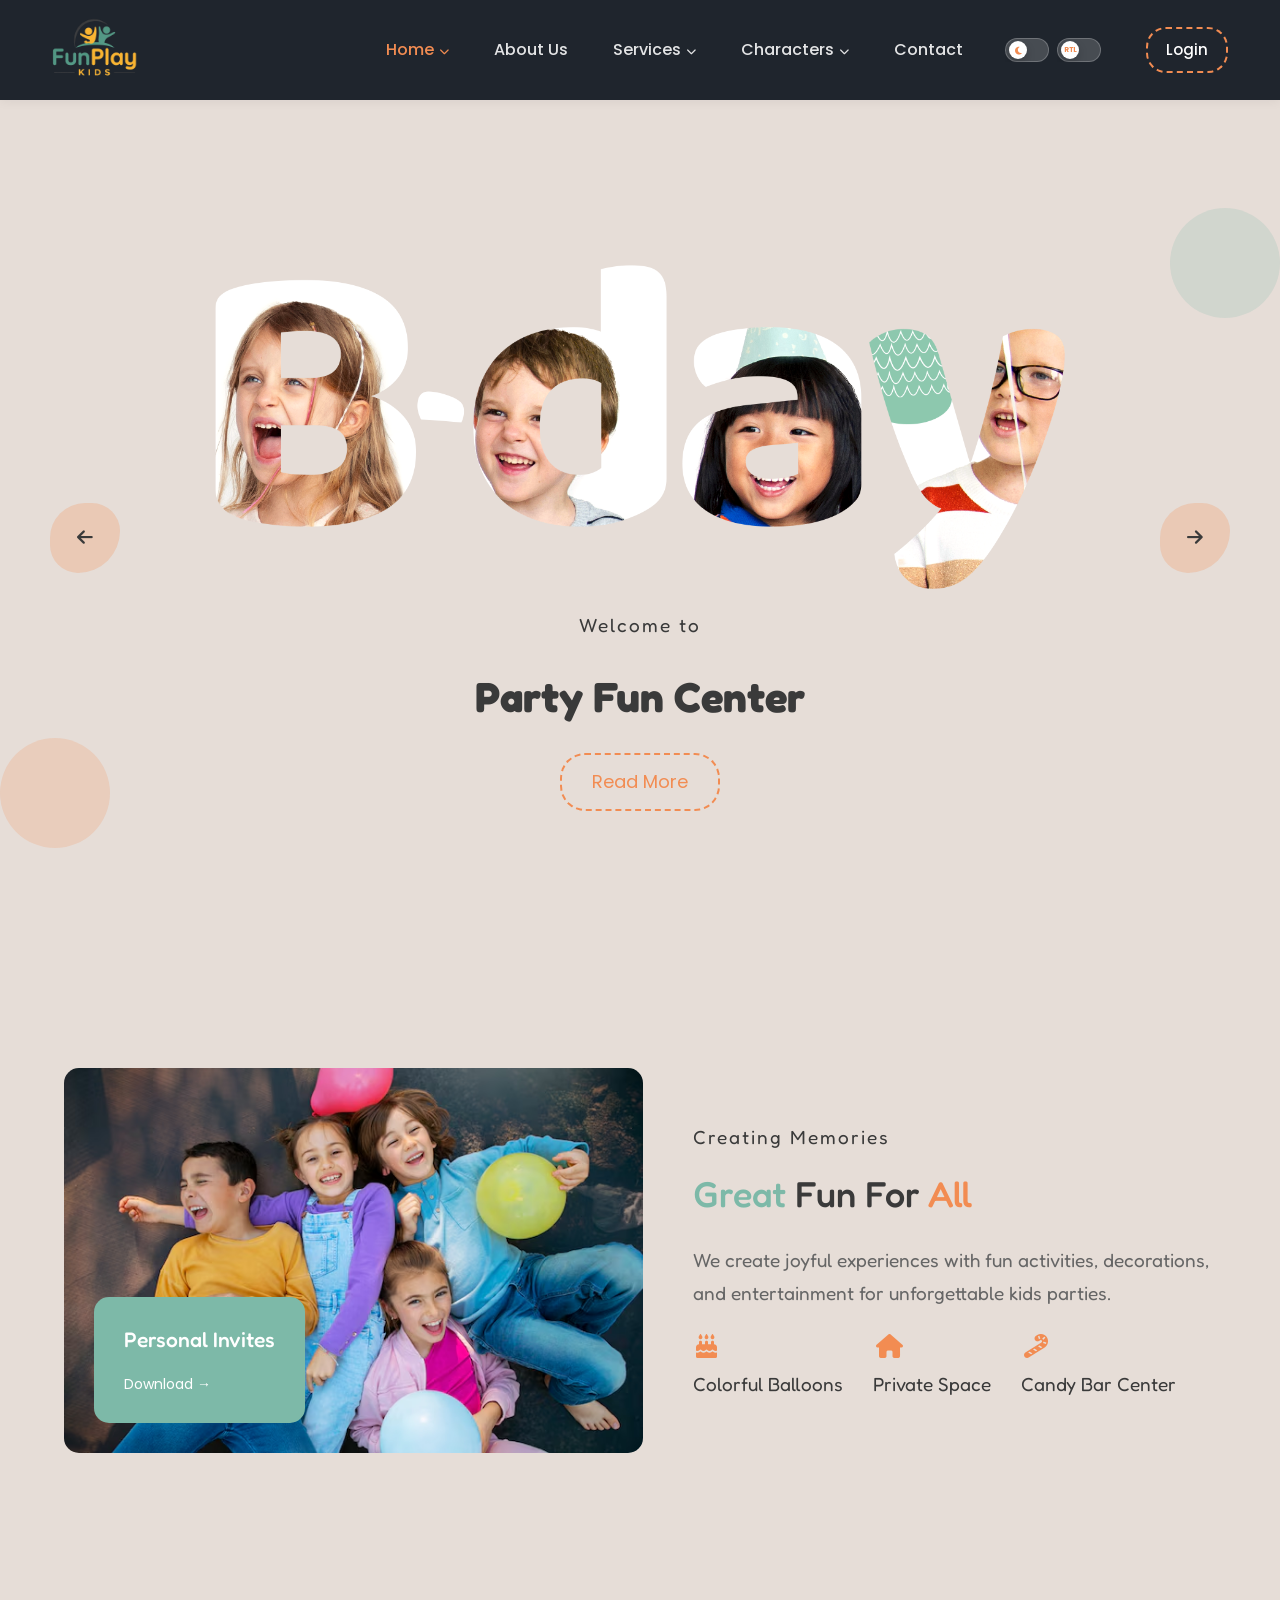
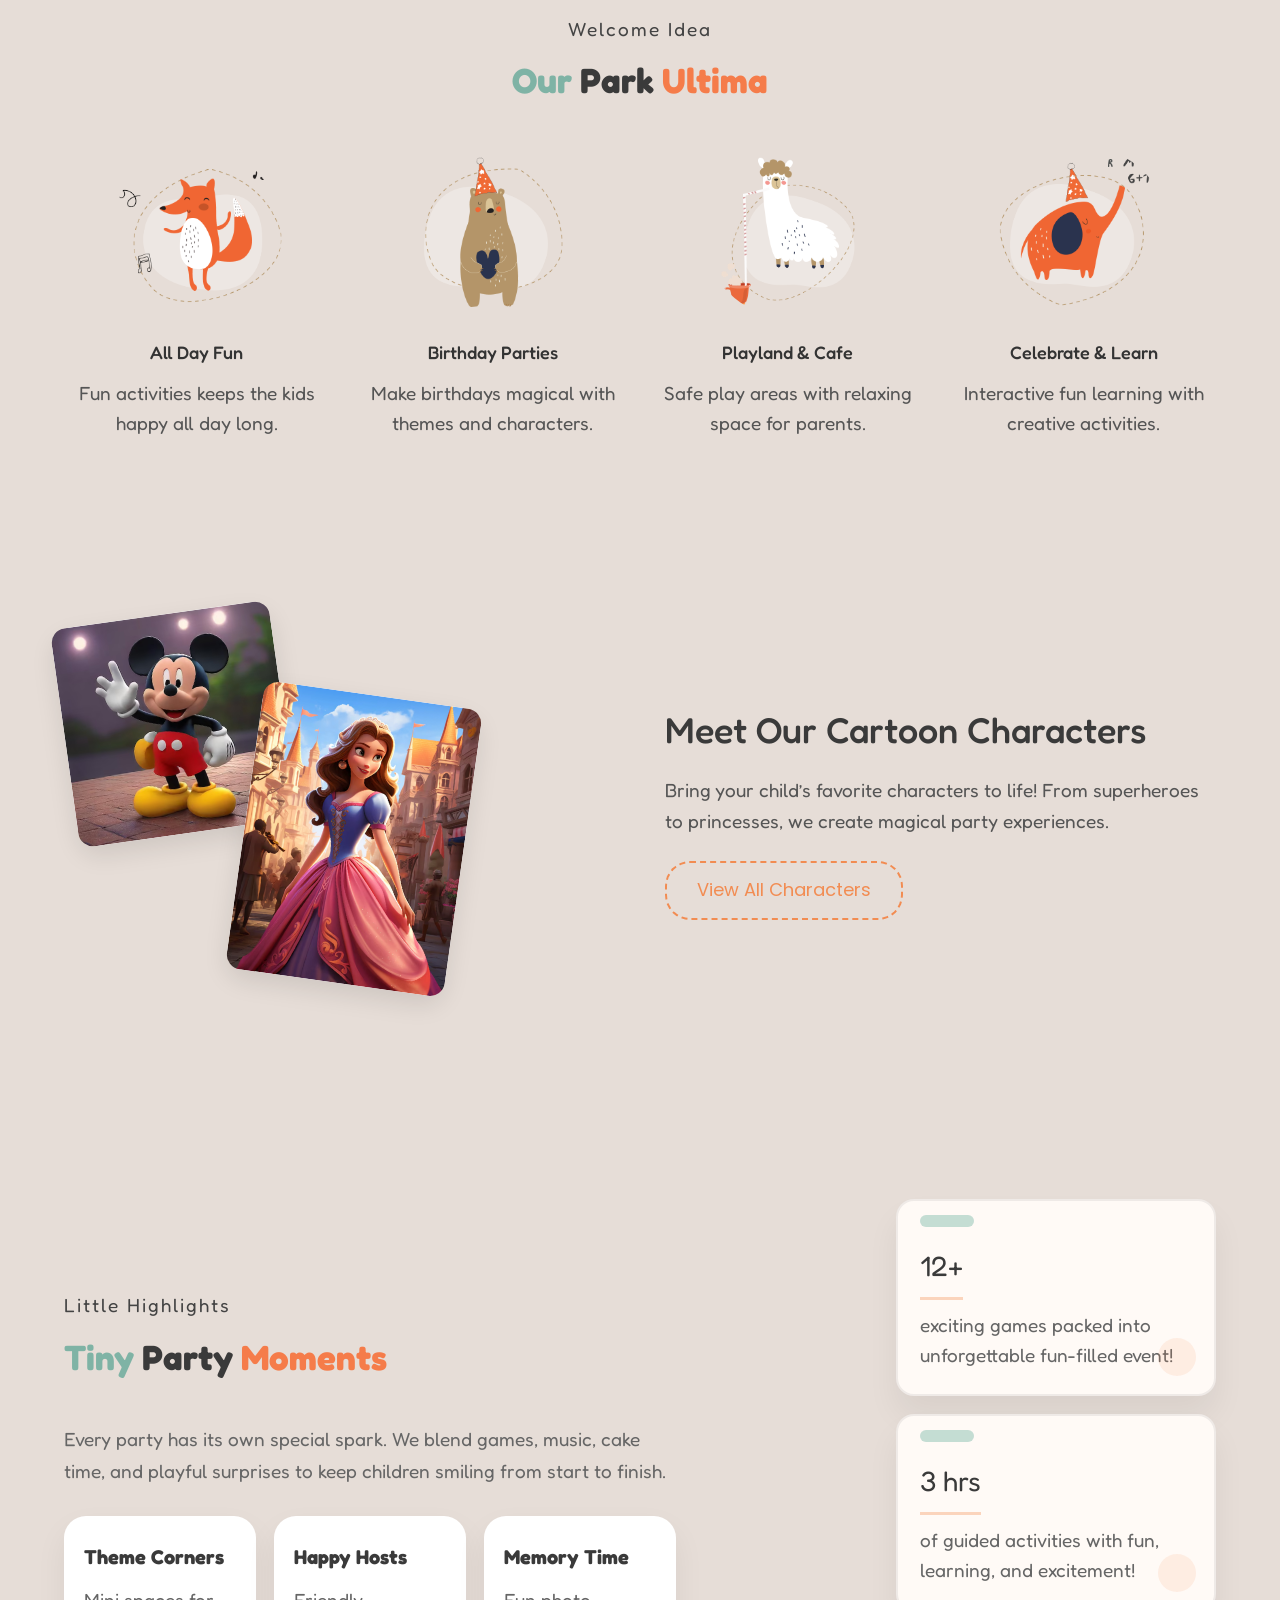
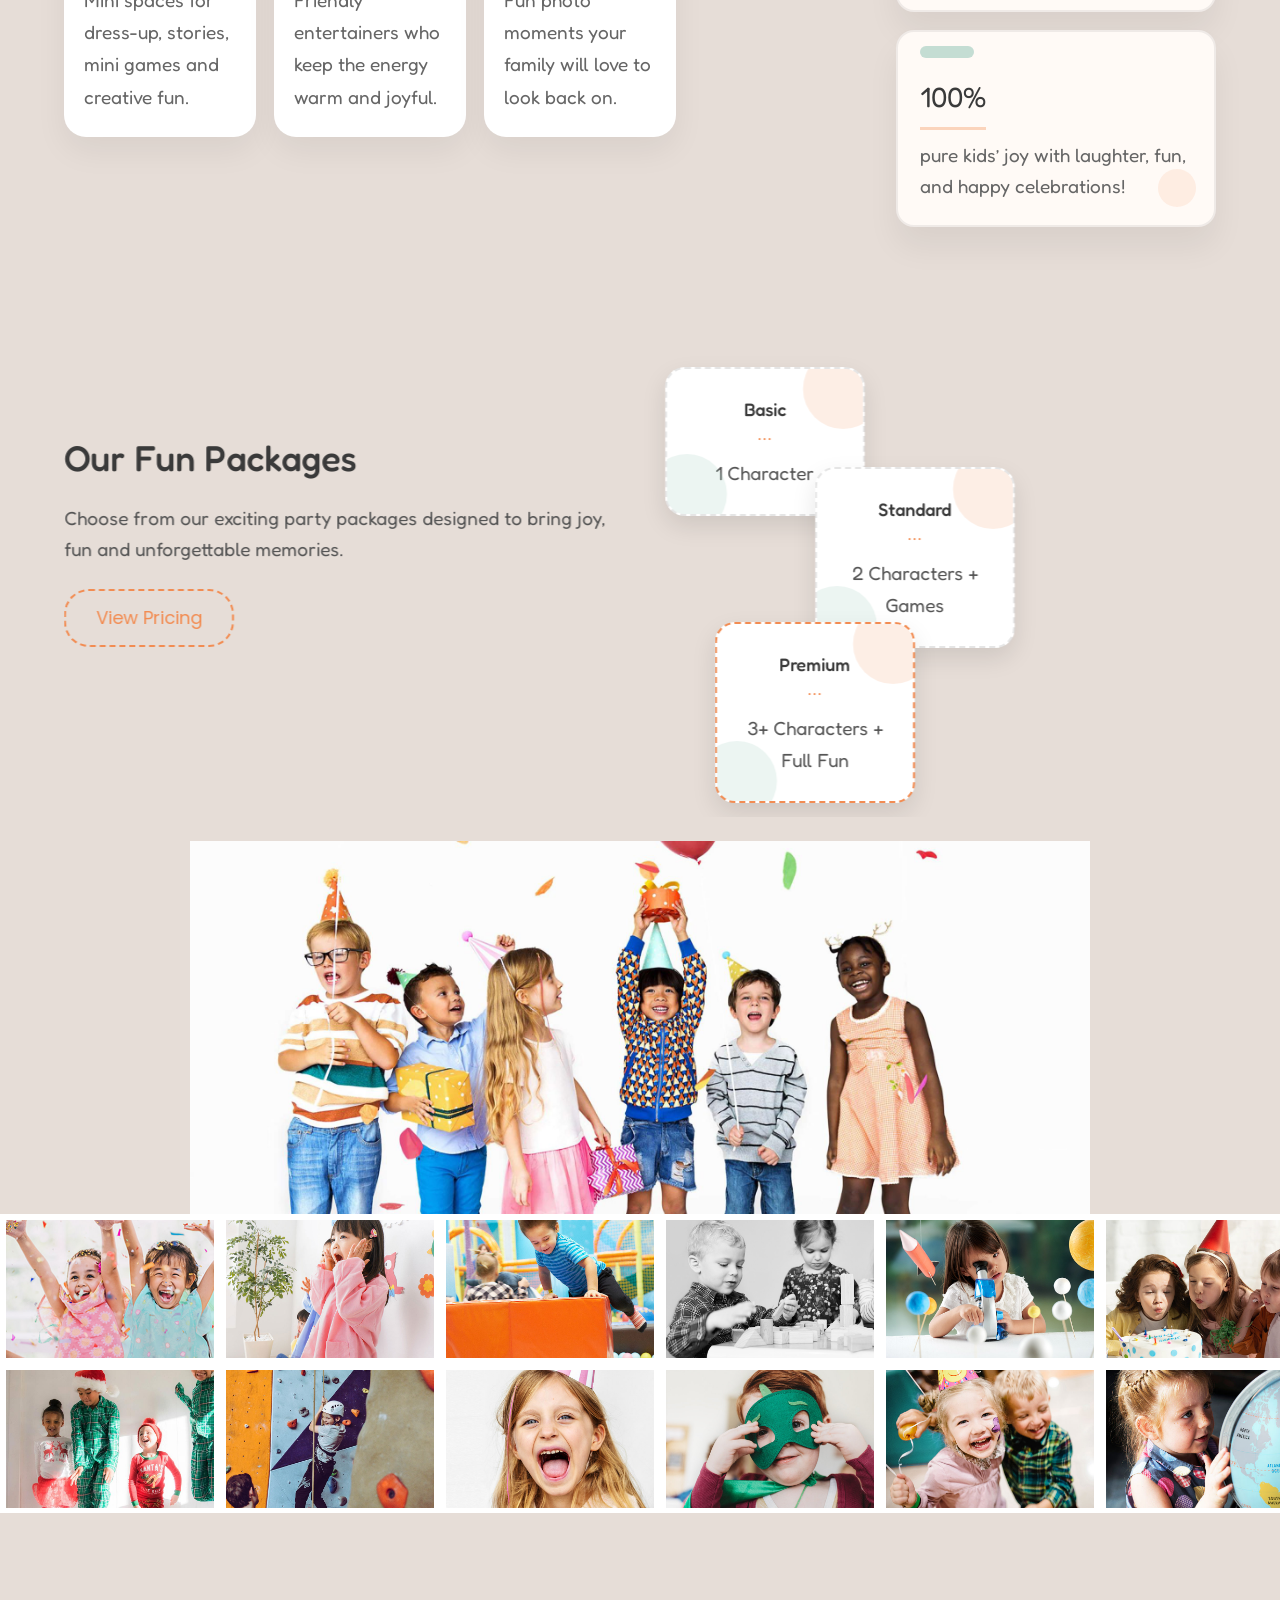
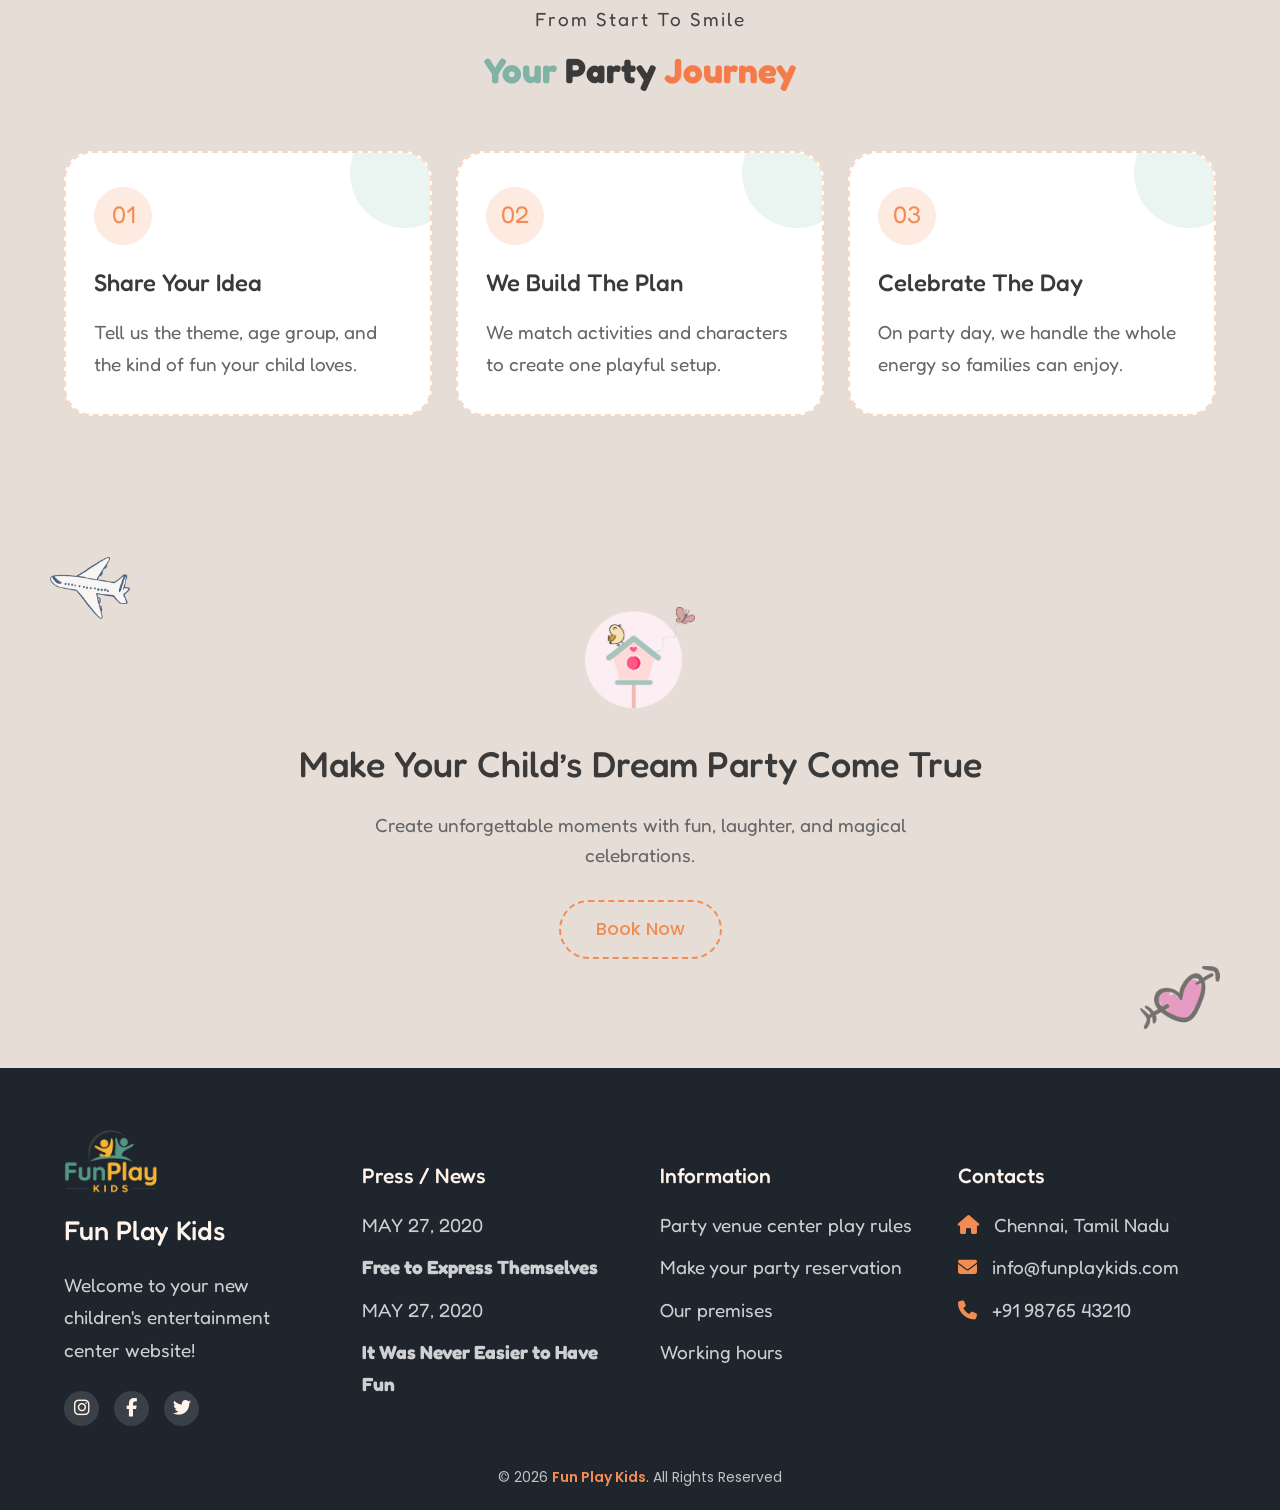
==== commit ac7352fb: "Add files via upload" ====
--- a/index.html
+++ b/index.html
@@ -407,7 +407,7 @@
                 <div class="journey-step">
                     <span class="journey-no">03</span>
                     <h3>Celebrate The Day</h3>
-                    <p>On party day, we handle the energy so families can enjoy every moment.</p>
+                    <p>On party day, we handle the whole energy so families can enjoy.</p>
                 </div>
             </div>
         </div>
--- a/css/style.css
+++ b/css/style.css
@@ -101,6 +101,14 @@
 .fp-form input[type="date"].is-empty::-webkit-datetime-edit,
 .pricing-quote-form input[type="date"].is-empty::-webkit-datetime-edit,
 .character-form input[type="date"].is-empty::-webkit-datetime-edit {
+    color: #6f6f6f;
+}
+
+.birthday-form input.date-placeholder,
+.magic-form input.date-placeholder,
+.fp-form input.date-placeholder,
+.pricing-quote-form input.date-placeholder,
+.character-form input.date-placeholder {
     color: #6f6f6f;
 }
 
@@ -538,19 +546,101 @@
     transition: transform 0.45s ease;
 }
 
-.image-hover-overlay:hover img {
-    transform: scale(1.06);
-}
+.image-hover-overlay:hover img {
+    transform: scale(1.06);
+}
+
+.service-reveal {
+    opacity: 0;
+    transform: translateY(28px);
+    transition: opacity 0.7s ease, transform 0.7s ease;
+    will-change: opacity, transform;
+}
+
+.service-reveal-left {
+    transform: translateX(-30px);
+}
+
+.service-reveal-right {
+    transform: translateX(30px);
+}
+
+.service-reveal-zoom {
+    transform: scale(0.94);
+}
+
+.service-reveal.is-visible {
+    opacity: 1;
+    transform: none;
+}
+
+.spotlight-card {
+    position: relative;
+    overflow: hidden;
+}
+
+.spotlight-card::before {
+    content: "";
+    position: absolute;
+    inset: 0;
+    background: radial-gradient(circle at var(--spot-x, 50%) var(--spot-y, 50%),
+            rgba(255, 255, 255, 0.22),
+            transparent 42%);
+    opacity: 0;
+    transition: opacity 0.35s ease;
+    pointer-events: none;
+}
+
+.spotlight-card:hover::before {
+    opacity: 1;
+}
+
+.sparkle-host {
+    position: relative;
+    overflow: hidden;
+}
+
+.sparkle-dot {
+    position: absolute;
+    width: 8px;
+    height: 8px;
+    border-radius: 50%;
+    background: var(--accent);
+    box-shadow: 0 0 0 3px rgba(242, 140, 82, 0.14);
+    transform: translate(-50%, -50%);
+    pointer-events: none;
+    animation: sparkleBurst 0.65s ease-out forwards;
+}
+
+.sparkle-dot:nth-child(odd) {
+    background: var(--secondary);
+}
+
+@keyframes sparkleBurst {
+    0% {
+        opacity: 0;
+        transform: translate(-50%, -50%) scale(0.35);
+    }
+
+    25% {
+        opacity: 1;
+    }
+
+    100% {
+        opacity: 0;
+        transform: translate(calc(-50% + var(--sparkle-x)), calc(-50% + var(--sparkle-y))) scale(1);
+    }
+}
 
 /************************Back to Top************************/
 
 
-#scrollTopBtn {
-  position: fixed;
-  bottom: 30px;
-  right: 30px;
-  width: 45px;
-  height: 45px;
+#scrollTopBtn {
+  position: fixed;
+  bottom: 18px;
+  right: 18px;
+  width: 45px;
+  height: 45px;
   background: var(--secondary);
   color: #fff;
   border: none;
@@ -2872,6 +2962,19 @@
     opacity: 1;
     animation: softShine 0.9s ease;
 }
+
+.birthday-cta .cta-btn::after,
+.birthday-form .cta-btn::after,
+.book-slot-card .cta-btn::after,
+.magic-cta .cta-btn::after,
+.magic-form .cta-btn::after,
+.fp-cta .cta-btn::after,
+.fp-form .cta-btn::after,
+.price-intro-card .cta-btn::after,
+.pricing-cta .cta-btn::after,
+.pricing-quote-form .cta-btn::after {
+    display: none;
+}
 
 .cta-decor {
     position: absolute;
@@ -4257,12 +4360,12 @@
     position: relative;
 }
 
-#page2.active {
-    display: grid;
-    grid-template-columns: repeat(3, 250px);
-    justify-content: center;
-    gap: 25px;
-}
+#page2.active {
+    display: grid;
+    grid-template-columns: repeat(3, minmax(0, 1fr));
+    justify-content: center;
+    gap: 25px;
+}
 
 .activity-card img {
     width: 100%;
@@ -6340,10 +6443,10 @@
 }
 
 /* RESPONSIVE */
-@media(max-width:992px) {
-
-    .pricing-birthday-grid,
-    .pricing-magic-layout,
+@media(max-width:992px) {
+
+    .pricing-birthday-grid,
+    .pricing-magic-layout,
     .pricing-booking-wrap,
     .pricing-cta-layout {
         grid-template-columns: 1fr;
@@ -6357,11 +6460,18 @@
     .pricing-booking-list {
         order: initial;
     }
-
-    .pricing-booking-note {
-        padding-left: 0;
-    }
-}
+
+    .pricing-booking-note {
+        padding-left: 0;
+    }
+
+    .pricing-magic-intro,
+    .pricing-magic-intro .pricing-section-text {
+        text-align: center;
+        margin-left: auto;
+        margin-right: auto;
+    }
+}
 
 @media(max-width:768px) {
     .price-intro-cards {
@@ -7908,12 +8018,18 @@
 
 /******************************************************Responsive**********************************/
 
-.menu li,
-.menu a,
-button,
-.menu-toggle {
-    -webkit-tap-highlight-color: transparent;
-}
+.menu li,
+.menu a,
+button,
+.menu-toggle,
+a,
+input,
+textarea,
+select,
+img,
+div {
+    -webkit-tap-highlight-color: transparent;
+}
 
 /*********************Header Responsive***********************/
 
@@ -8069,19 +8185,38 @@
         /* remove dots */
     }
 
-    .footer-col p {
-        display: flex;
-        align-items: center;
-        justify-content: flex-start;
-        gap: 12px;
-    }
-
-    .footer-col p i {
-        width: 20px;
-        text-align: center;
-        margin-right: 0;
-        flex-shrink: 0;
-    }
+    .footer-col p {
+        display: flex;
+        align-items: center;
+        justify-content: center;
+        gap: 12px;
+        text-align: center;
+    }
+
+    .footer-col:last-child {
+        align-items: center;
+    }
+
+    .footer-col:last-child p {
+        width: fit-content;
+        max-width: 320px;
+        margin-left: auto;
+        margin-right: auto;
+        justify-content: flex-start;
+        text-align: left;
+    }
+
+    .footer-col p i {
+        width: 20px;
+        text-align: center;
+        margin-right: 0;
+        flex-shrink: 0;
+    }
+
+    .footer-col:last-child p i {
+        width: 28px;
+        min-width: 28px;
+    }
 
     .socials {
         justify-content: center;
@@ -8275,17 +8410,30 @@
     }
 }
 
-@media (max-width: 992px) {
-
-    .why-choose-content {
-        text-align: center;
-    }
-
-    .why-choose-text {
-        margin-left: auto;
-        margin-right: auto;
-    }
-}
+@media (max-width: 992px) {
+
+    .why-choose-content {
+        text-align: center;
+        margin-left: auto;
+        margin-right: auto;
+    }
+
+    .why-choose-text {
+        margin-left: auto;
+        margin-right: auto;
+    }
+
+    .progress-list {
+        max-width: 640px;
+        margin-left: auto;
+        margin-right: auto;
+    }
+
+    .progress-head {
+        justify-content: center;
+        gap: 12px;
+    }
+}
 
 @media (max-width: 992px) {
 
@@ -8364,13 +8512,12 @@
 
 /*********************Hero Responsive***********************/
 
-@media (max-width: 768px) {
-
-    .hero {
-        padding: 40px 15px;
-        min-height: auto;
-        padding-bottom: 80px;
-    }
+@media (max-width: 768px) {
+
+    .hero {
+        padding: calc(var(--header-height) + 20px) 15px 80px;
+        min-height: auto;
+    }
 
     .slide {
         gap: 15px;
@@ -8473,11 +8620,18 @@
 
 }
 
-@media (max-width: 768px) {
-
-    .about-section {
-        padding: 60px 20px;
-    }
+@media (max-width: 768px) {
+
+    .about-section {
+        padding: 60px 20px;
+    }
+
+    .about-content,
+    .about-content h2,
+    .about-content .sub,
+    .about-content .desc {
+        text-align: center;
+    }
 
     .about-container {
         grid-template-columns: 1fr;
@@ -8784,10 +8938,15 @@
         align-items: center;
     }
 
-    .pack-card {
-        width: 90%;
-        max-width: 300px;
-    }
+    .pack-card {
+        width: 90%;
+        max-width: 300px;
+    }
+
+    .pack-card.premium {
+        width: 90%;
+        max-width: 300px;
+    }
 
     .pack-content h2 {
         font-size: 24px;
@@ -9077,15 +9236,15 @@
     }
 
     .wheel3 {
-        top: 72%;
-        right: 24%;
+        top: 74%;
+        right: 22%;
         width: 42px;
     }
 
     .wheel4 {
-        top: 67%;
-        right: 8%;
-        width: 54px;
+        top: 70%;
+        right: 6%;
+        width: 52px;
     }
 
     .road {
@@ -9169,15 +9328,15 @@
     }
 
     .wheel3 {
-        top: 71%;
-        right: 23%;
+        top: 73%;
+        right: 22%;
         width: 37px;
     }
 
     .wheel4 {
-        top: 66%;
-        right: 8%;
-        width: 48px;
+        top: 69%;
+        right: 6%;
+        width: 46px;
     }
 
     .road {
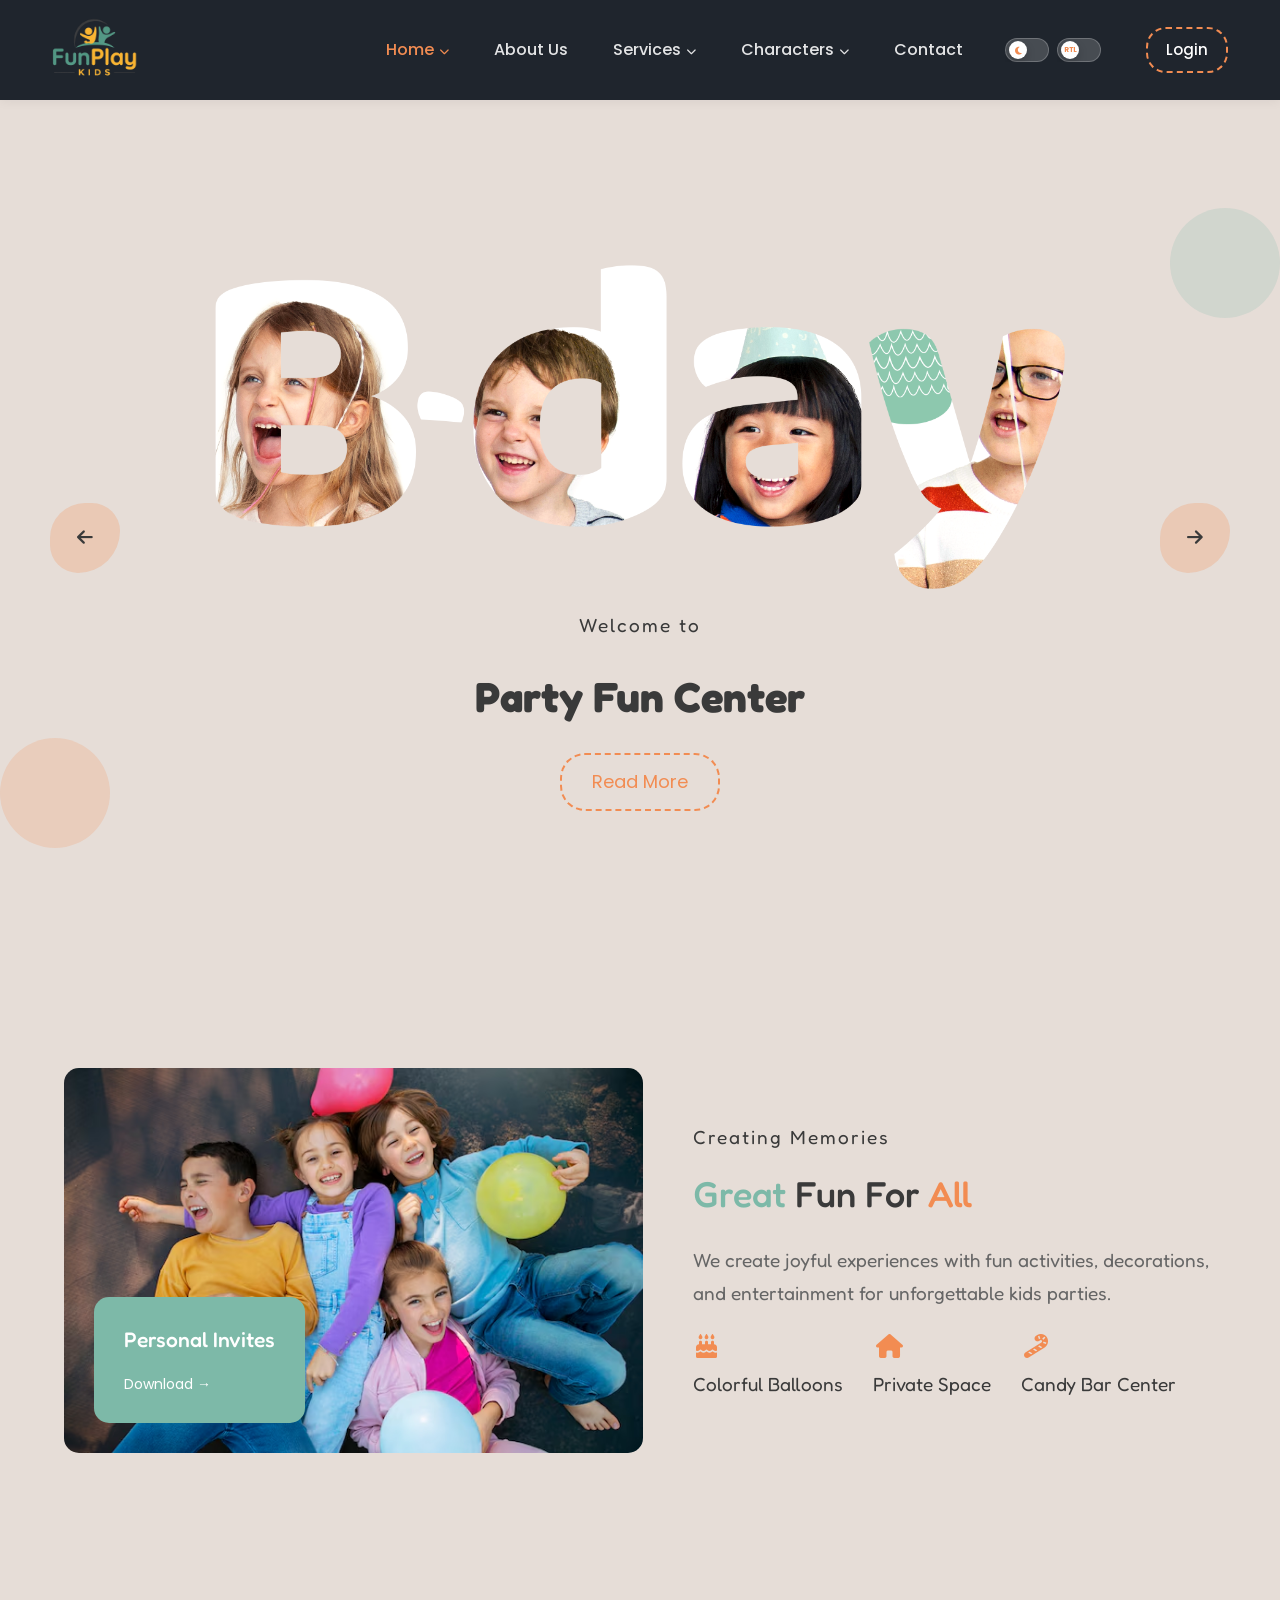
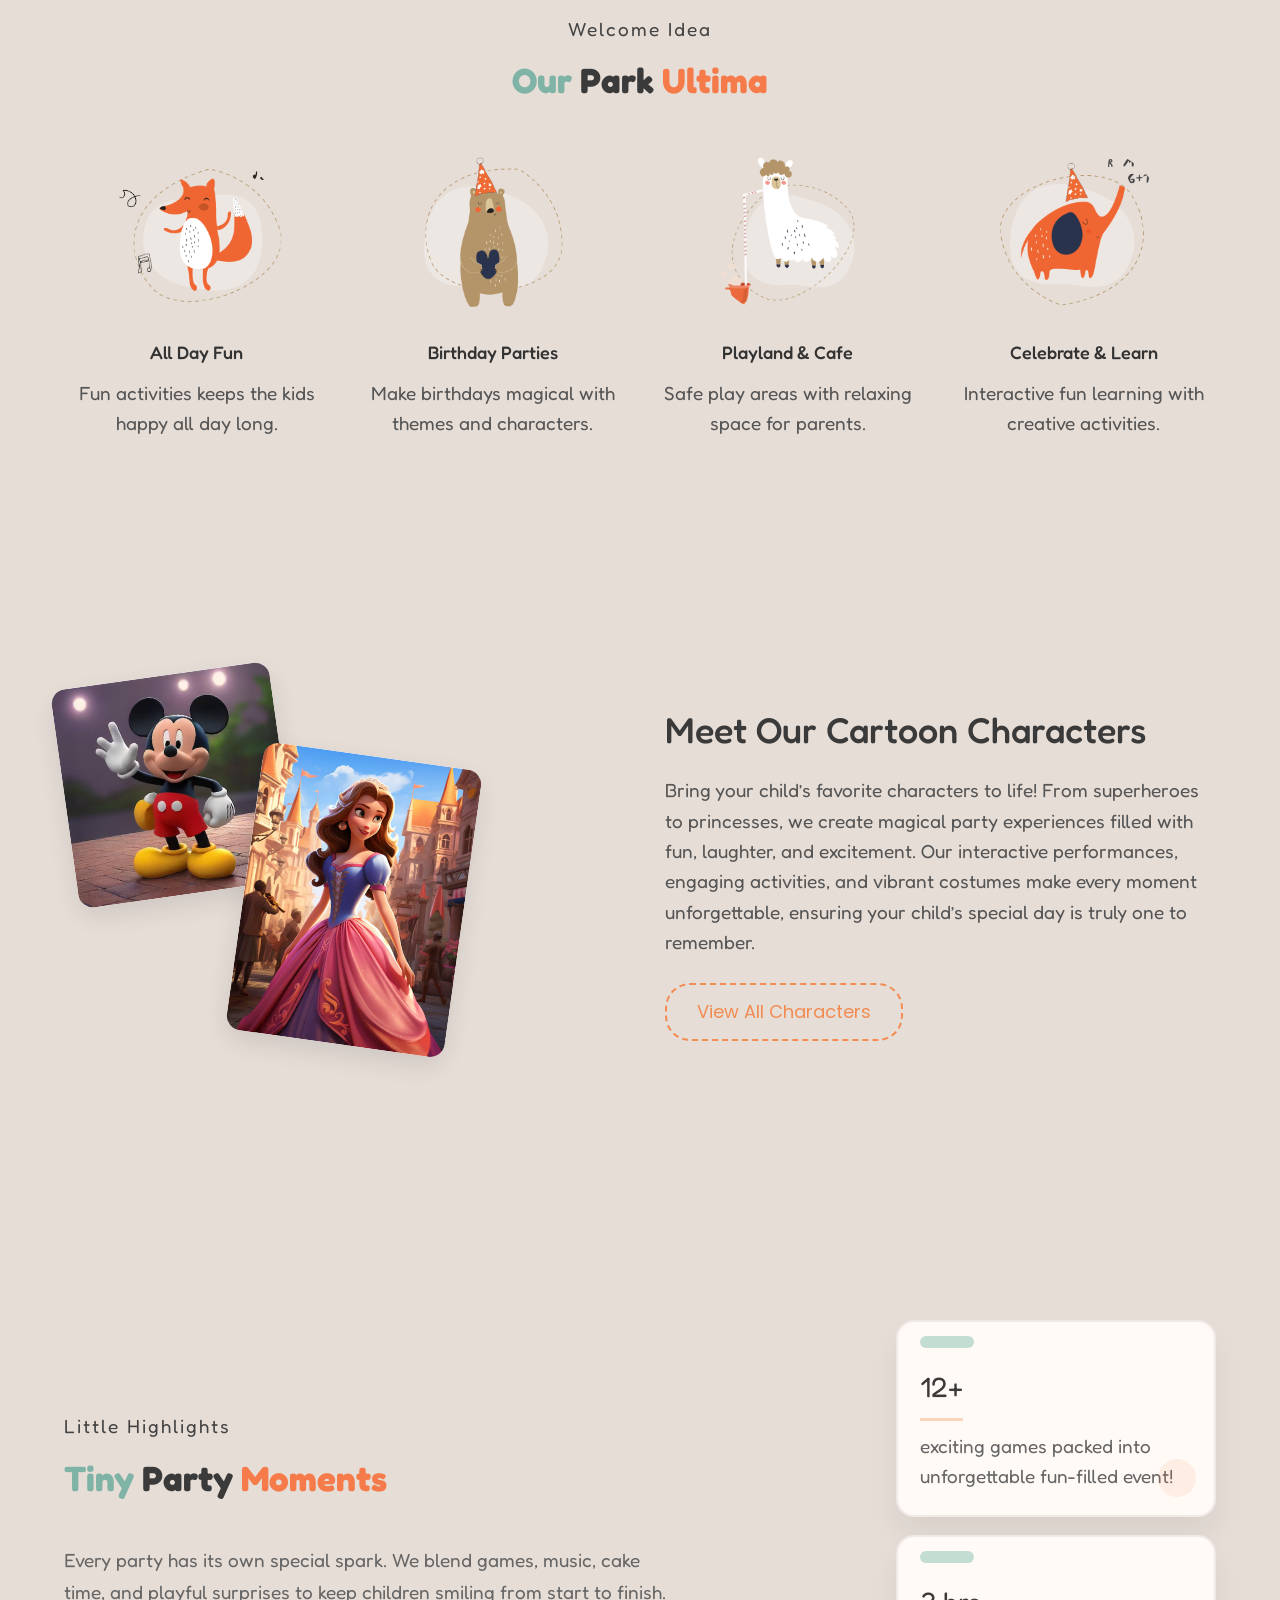
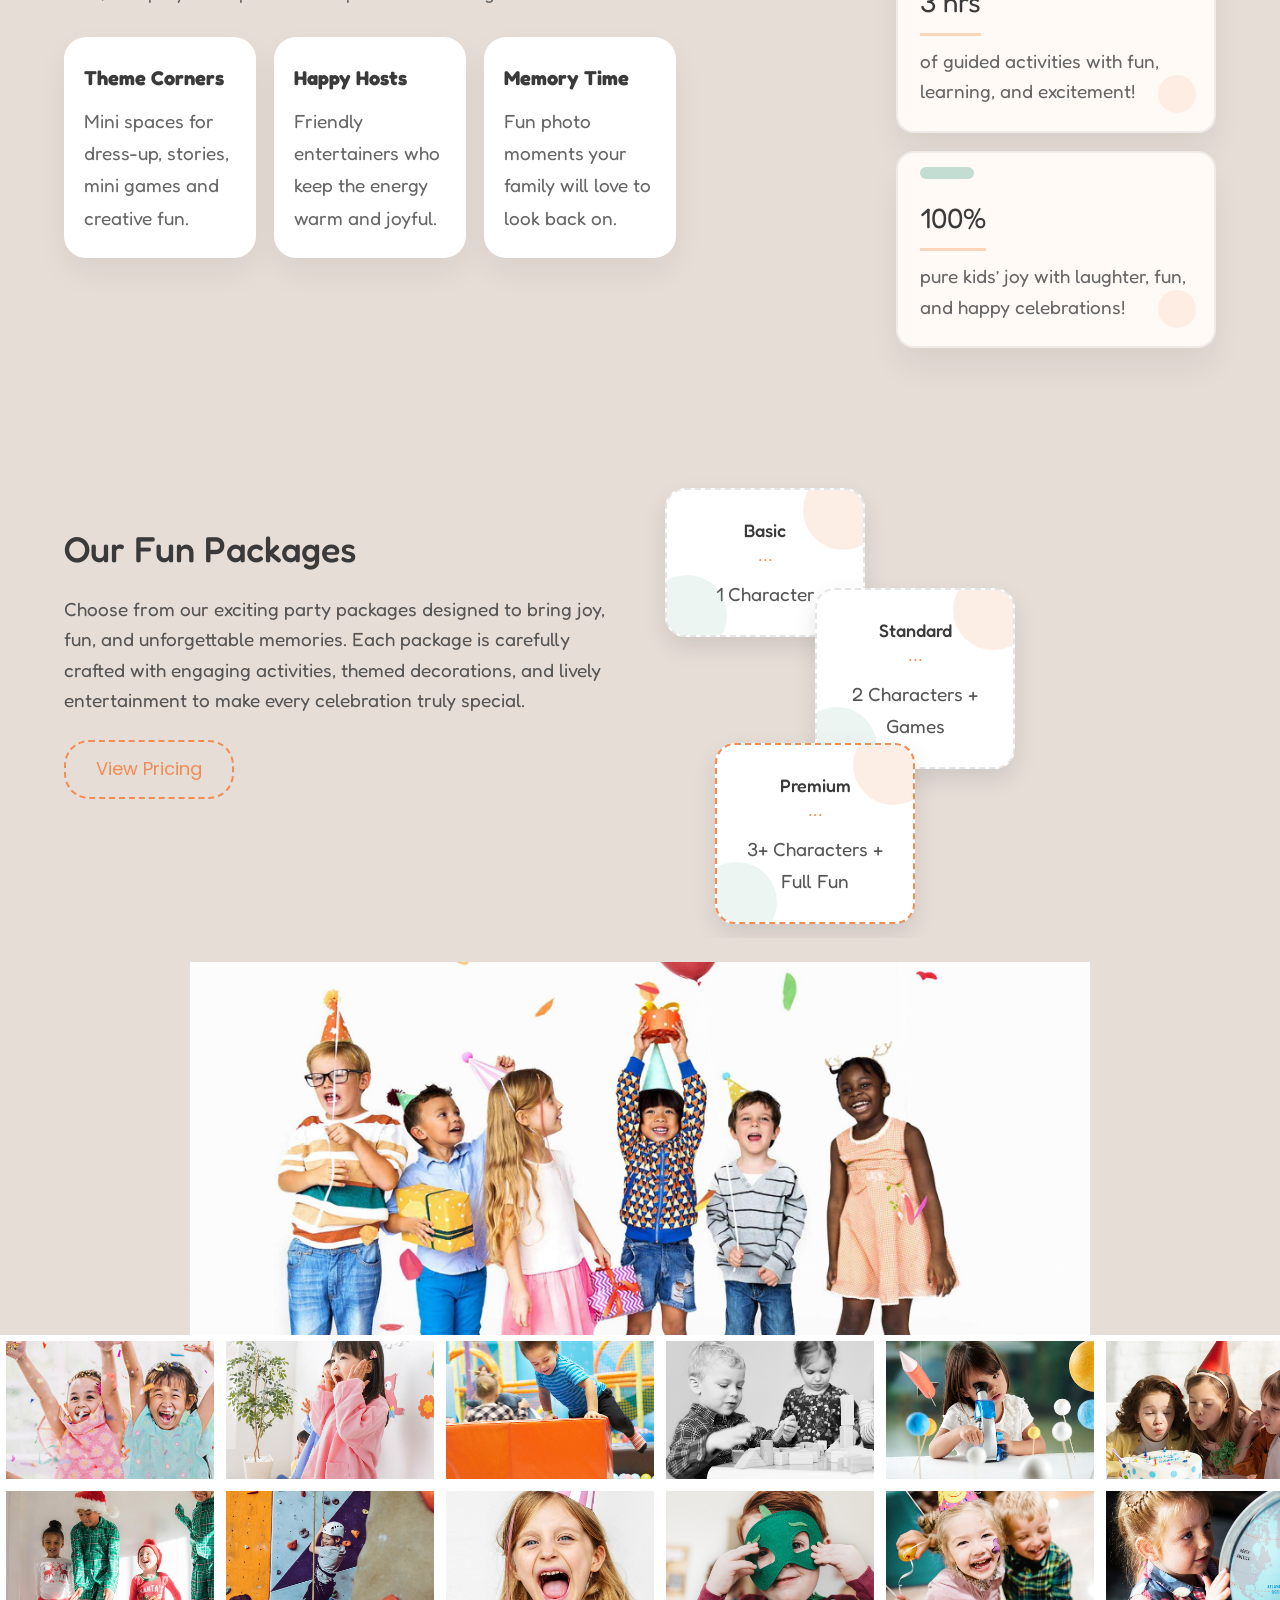
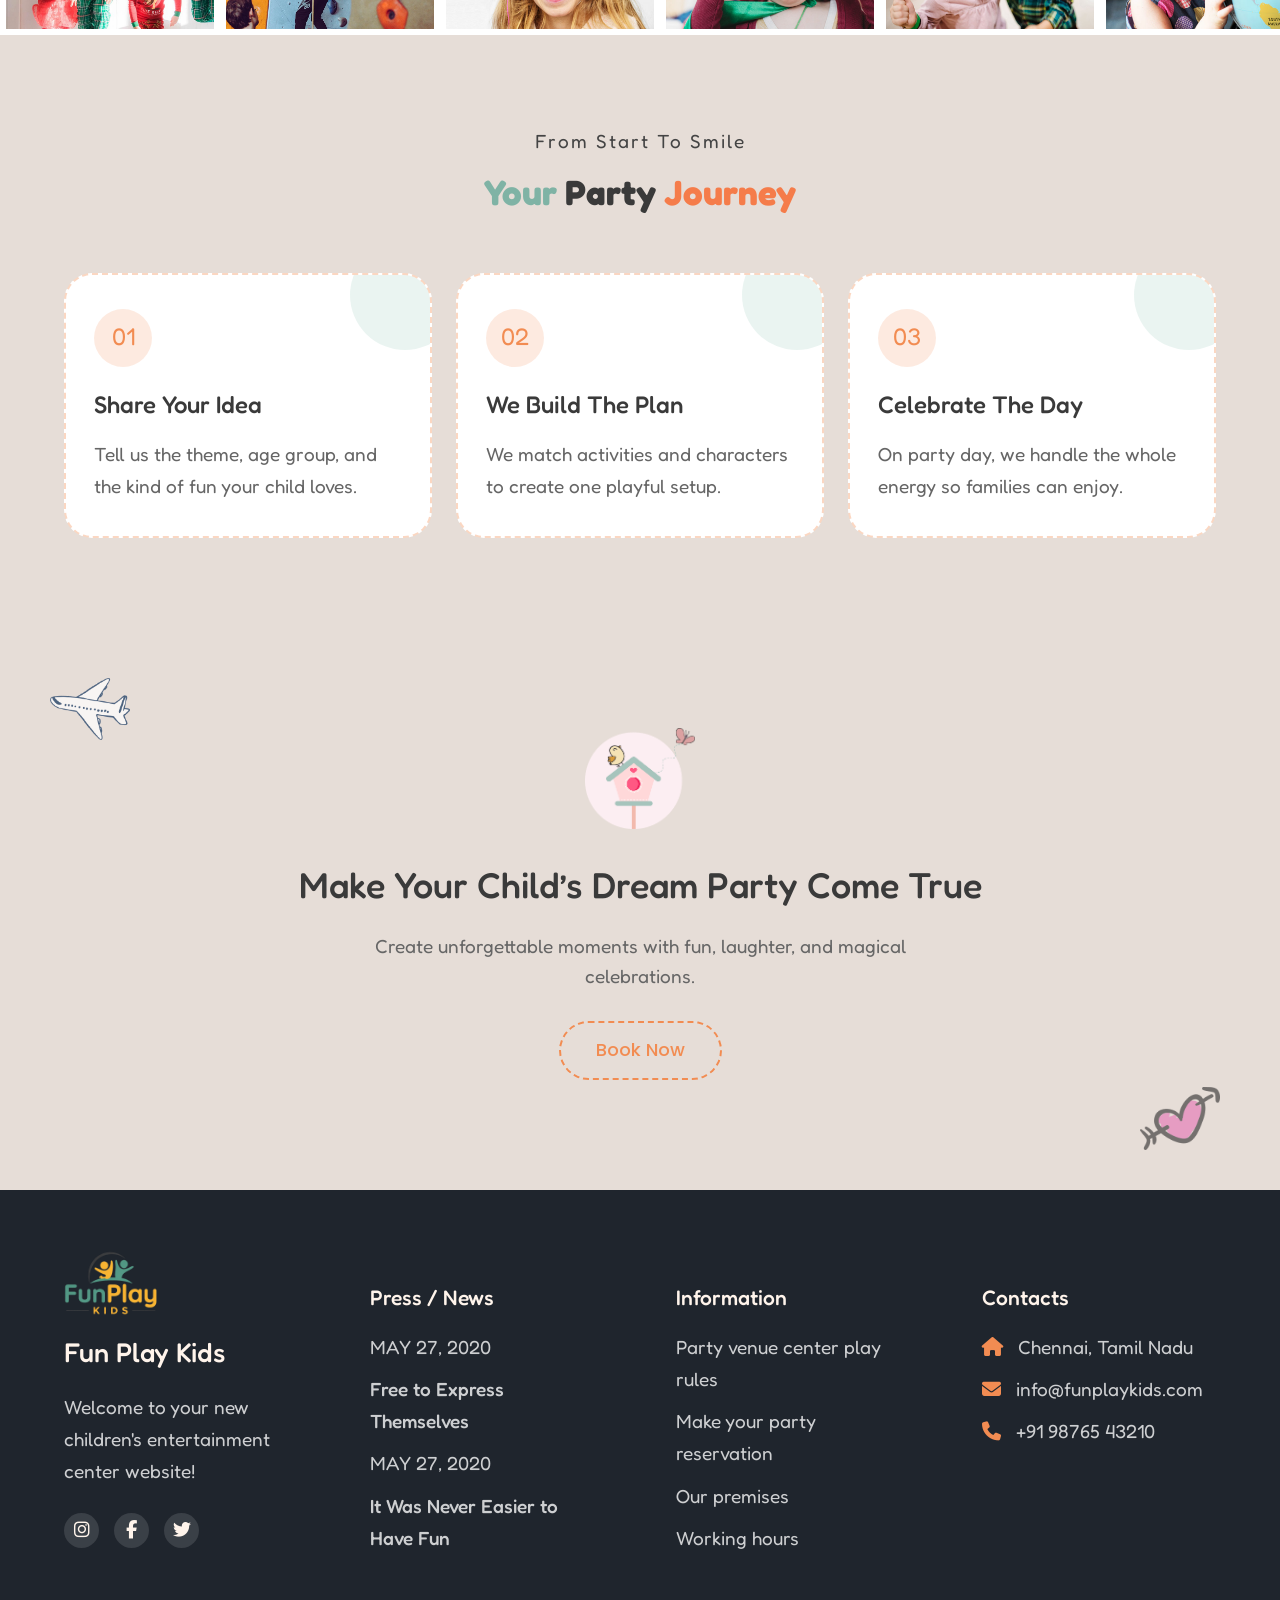
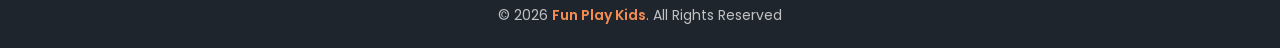
==== commit f25c67f7: "Add files via upload" ====
--- a/index.html
+++ b/index.html
@@ -245,10 +245,11 @@
             <div class="char-content">
                 <h2>Meet Our Cartoon Characters</h2>
                 <p>
-                    Bring your child’s favorite characters to life! From superheroes
-                    to princesses, we create magical party experiences.
+                    Bring your child’s favorite characters to life! From superheroes to princesses, we create magical
+                    party experiences filled with fun, laughter, and excitement. Our interactive performances, engaging
+                    activities, and vibrant costumes make every moment unforgettable, ensuring your child’s special day
+                    is truly one to remember.
                 </p>
-
                 <a href="birthday.html" class="char-btn">View All Characters</a>
             </div>
 
@@ -309,8 +310,9 @@
             <div class="pack-content">
                 <h2>Our Fun Packages</h2>
                 <p>
-                    Choose from our exciting party packages designed to bring joy,
-                    fun and unforgettable memories.
+                    Choose from our exciting party packages designed to bring joy, fun, and unforgettable memories. Each
+                    package is carefully crafted with engaging activities, themed decorations, and lively entertainment
+                    to make every celebration truly special.
                 </p>
 
                 <a href="pricing.html" class="pack-btn">View Pricing</a>
@@ -345,42 +347,39 @@
             <img src="images/top-kids.png" alt="Kids">
         </div>
 
-        <div class="gallery-row row1">
-            <div class="gallery-track">
-                <img src="images/g1.jpg">
-                <img src="images/g2.jpg">
-                <img src="images/g3.jpg">
-                <img src="images/g4.jpg">
-                <img src="images/g5.jpg">
-                <img src="images/g6.jpg">
-
-
-                <img src="images/g1.jpg">
-                <img src="images/g2.jpg">
-                <img src="images/g3.jpg">
-                <img src="images/g4.jpg">
-                <img src="images/g5.jpg">
-                <img src="images/g6.jpg">
-            </div>
-        </div>
-
-        <div class="gallery-row row2">
-            <div class="gallery-track">
-                <img src="images/g7.jpg">
-                <img src="images/g8.jpg">
-                <img src="images/g9.jpg">
-                <img src="images/g10.jpg">
-                <img src="images/g11.jpg">
-                <img src="images/g12.jpg">
-
-                <img src="images/g7.jpg">
-                <img src="images/g8.jpg">
-                <img src="images/g9.jpg">
-                <img src="images/g10.jpg">
-                <img src="images/g11.jpg">
-                <img src="images/g12.jpg">
-            </div>
-        </div>
+        <div class="gallery-row row1">
+            <div class="gallery-track">
+                <img src="images/g1.jpg">
+                <img src="images/g2.jpg">
+                <img src="images/g3.jpg">
+                <img src="images/g4.jpg">
+                <img src="images/g5.jpg">
+                <img src="images/g6.jpg">
+                <img src="images/g1.jpg">
+                <img src="images/g2.jpg">
+                <img src="images/g3.jpg">
+                <img src="images/g4.jpg">
+                <img src="images/g5.jpg">
+                <img src="images/g6.jpg">
+            </div>
+        </div>
+
+        <div class="gallery-row row2">
+            <div class="gallery-track">
+                <img src="images/g7.jpg">
+                <img src="images/g8.jpg">
+                <img src="images/g9.jpg">
+                <img src="images/g10.jpg">
+                <img src="images/g11.jpg">
+                <img src="images/g12.jpg">
+                <img src="images/g7.jpg">
+                <img src="images/g8.jpg">
+                <img src="images/g9.jpg">
+                <img src="images/g10.jpg">
+                <img src="images/g11.jpg">
+                <img src="images/g12.jpg">
+            </div>
+        </div>
 
     </section>
 
@@ -489,4 +488,4 @@
     <script src="js/main.js"></script>
 </body>
 
-</html>+</html>
--- a/css/style.css
+++ b/css/style.css
@@ -62,10 +62,10 @@
     font-size: 16px;
 }
 
-.birthday-form select:required:invalid,
-.magic-form select:required:invalid,
-.fp-form select:required:invalid,
-.pricing-quote-form select:required:invalid,
+.birthday-form select:required:invalid,
+.magic-form select:required:invalid,
+.fp-form select:required:invalid,
+.pricing-quote-form select:required:invalid,
 .character-form select:required:invalid,
 .birthday-form input[type="date"]:required:invalid,
 .magic-form input[type="date"]:required:invalid,
@@ -78,39 +78,39 @@
 .birthday-form input[type="date"]:required:invalid::-webkit-datetime-edit,
 .magic-form input[type="date"]:required:invalid::-webkit-datetime-edit,
 .pricing-quote-form input[type="date"]:required:invalid::-webkit-datetime-edit,
-.character-form input[type="date"]:required:invalid::-webkit-datetime-edit,
-.fp-form input[type="date"]:required:invalid::-webkit-datetime-edit {
-    color: #6f6f6f;
-}
-
-.birthday-form select.is-empty,
-.magic-form select.is-empty,
-.fp-form select.is-empty,
-.pricing-quote-form select.is-empty,
-.character-form select.is-empty,
-.birthday-form input[type="date"].is-empty,
-.magic-form input[type="date"].is-empty,
-.fp-form input[type="date"].is-empty,
-.pricing-quote-form input[type="date"].is-empty,
-.character-form input[type="date"].is-empty {
-    color: #6f6f6f;
-}
-
-.birthday-form input[type="date"].is-empty::-webkit-datetime-edit,
-.magic-form input[type="date"].is-empty::-webkit-datetime-edit,
-.fp-form input[type="date"].is-empty::-webkit-datetime-edit,
-.pricing-quote-form input[type="date"].is-empty::-webkit-datetime-edit,
-.character-form input[type="date"].is-empty::-webkit-datetime-edit {
-    color: #6f6f6f;
-}
-
-.birthday-form input.date-placeholder,
-.magic-form input.date-placeholder,
-.fp-form input.date-placeholder,
-.pricing-quote-form input.date-placeholder,
-.character-form input.date-placeholder {
-    color: #6f6f6f;
-}
+.character-form input[type="date"]:required:invalid::-webkit-datetime-edit,
+.fp-form input[type="date"]:required:invalid::-webkit-datetime-edit {
+    color: #6f6f6f;
+}
+
+.birthday-form select.is-empty,
+.magic-form select.is-empty,
+.fp-form select.is-empty,
+.pricing-quote-form select.is-empty,
+.character-form select.is-empty,
+.birthday-form input[type="date"].is-empty,
+.magic-form input[type="date"].is-empty,
+.fp-form input[type="date"].is-empty,
+.pricing-quote-form input[type="date"].is-empty,
+.character-form input[type="date"].is-empty {
+    color: #6f6f6f;
+}
+
+.birthday-form input[type="date"].is-empty::-webkit-datetime-edit,
+.magic-form input[type="date"].is-empty::-webkit-datetime-edit,
+.fp-form input[type="date"].is-empty::-webkit-datetime-edit,
+.pricing-quote-form input[type="date"].is-empty::-webkit-datetime-edit,
+.character-form input[type="date"].is-empty::-webkit-datetime-edit {
+    color: #6f6f6f;
+}
+
+.birthday-form input.date-placeholder,
+.magic-form input.date-placeholder,
+.fp-form input.date-placeholder,
+.pricing-quote-form input.date-placeholder,
+.character-form input.date-placeholder {
+    color: #6f6f6f;
+}
 
 
 h1,
@@ -303,30 +303,31 @@
     transition-delay: 0.16s;
 }
 
-.reveal-delay-3 {
-    transition-delay: 0.24s;
-}
-
-@keyframes gentleFloat {
-    0%,
-    100% {
-        transform: translateY(0);
-    }
-
-    50% {
-        transform: translateY(-6px);
-    }
-}
-
-@keyframes softShine {
-    0% {
-        background-position: -160px 0;
-    }
-
-    100% {
-        background-position: calc(100% + 160px) 0;
-    }
-}
+.reveal-delay-3 {
+    transition-delay: 0.24s;
+}
+
+@keyframes gentleFloat {
+
+    0%,
+    100% {
+        transform: translateY(0);
+    }
+
+    50% {
+        transform: translateY(-6px);
+    }
+}
+
+@keyframes softShine {
+    0% {
+        background-position: -160px 0;
+    }
+
+    100% {
+        background-position: calc(100% + 160px) 0;
+    }
+}
 
 .interactive-card,
 .service-card,
@@ -546,115 +547,115 @@
     transition: transform 0.45s ease;
 }
 
-.image-hover-overlay:hover img {
-    transform: scale(1.06);
-}
-
-.service-reveal {
-    opacity: 0;
-    transform: translateY(28px);
-    transition: opacity 0.7s ease, transform 0.7s ease;
-    will-change: opacity, transform;
-}
-
-.service-reveal-left {
-    transform: translateX(-30px);
-}
-
-.service-reveal-right {
-    transform: translateX(30px);
-}
-
-.service-reveal-zoom {
-    transform: scale(0.94);
-}
-
-.service-reveal.is-visible {
-    opacity: 1;
-    transform: none;
-}
-
-.spotlight-card {
-    position: relative;
-    overflow: hidden;
-}
-
-.spotlight-card::before {
-    content: "";
-    position: absolute;
-    inset: 0;
-    background: radial-gradient(circle at var(--spot-x, 50%) var(--spot-y, 50%),
-            rgba(255, 255, 255, 0.22),
-            transparent 42%);
-    opacity: 0;
-    transition: opacity 0.35s ease;
-    pointer-events: none;
-}
-
-.spotlight-card:hover::before {
-    opacity: 1;
-}
-
-.sparkle-host {
-    position: relative;
-    overflow: hidden;
-}
-
-.sparkle-dot {
-    position: absolute;
-    width: 8px;
-    height: 8px;
-    border-radius: 50%;
-    background: var(--accent);
-    box-shadow: 0 0 0 3px rgba(242, 140, 82, 0.14);
-    transform: translate(-50%, -50%);
-    pointer-events: none;
-    animation: sparkleBurst 0.65s ease-out forwards;
-}
-
-.sparkle-dot:nth-child(odd) {
-    background: var(--secondary);
-}
-
-@keyframes sparkleBurst {
-    0% {
-        opacity: 0;
-        transform: translate(-50%, -50%) scale(0.35);
-    }
-
-    25% {
-        opacity: 1;
-    }
-
-    100% {
-        opacity: 0;
-        transform: translate(calc(-50% + var(--sparkle-x)), calc(-50% + var(--sparkle-y))) scale(1);
-    }
-}
+.image-hover-overlay:hover img {
+    transform: scale(1.06);
+}
+
+.service-reveal {
+    opacity: 0;
+    transform: translateY(28px);
+    transition: opacity 0.7s ease, transform 0.7s ease;
+    will-change: opacity, transform;
+}
+
+.service-reveal-left {
+    transform: translateX(-30px);
+}
+
+.service-reveal-right {
+    transform: translateX(30px);
+}
+
+.service-reveal-zoom {
+    transform: scale(0.94);
+}
+
+.service-reveal.is-visible {
+    opacity: 1;
+    transform: none;
+}
+
+.spotlight-card {
+    position: relative;
+    overflow: hidden;
+}
+
+.spotlight-card::before {
+    content: "";
+    position: absolute;
+    inset: 0;
+    background: radial-gradient(circle at var(--spot-x, 50%) var(--spot-y, 50%),
+            rgba(255, 255, 255, 0.22),
+            transparent 42%);
+    opacity: 0;
+    transition: opacity 0.35s ease;
+    pointer-events: none;
+}
+
+.spotlight-card:hover::before {
+    opacity: 1;
+}
+
+.sparkle-host {
+    position: relative;
+    overflow: hidden;
+}
+
+.sparkle-dot {
+    position: absolute;
+    width: 8px;
+    height: 8px;
+    border-radius: 50%;
+    background: var(--accent);
+    box-shadow: 0 0 0 3px rgba(242, 140, 82, 0.14);
+    transform: translate(-50%, -50%);
+    pointer-events: none;
+    animation: sparkleBurst 0.65s ease-out forwards;
+}
+
+.sparkle-dot:nth-child(odd) {
+    background: var(--secondary);
+}
+
+@keyframes sparkleBurst {
+    0% {
+        opacity: 0;
+        transform: translate(-50%, -50%) scale(0.35);
+    }
+
+    25% {
+        opacity: 1;
+    }
+
+    100% {
+        opacity: 0;
+        transform: translate(calc(-50% + var(--sparkle-x)), calc(-50% + var(--sparkle-y))) scale(1);
+    }
+}
 
 /************************Back to Top************************/
 
 
-#scrollTopBtn {
-  position: fixed;
-  bottom: 18px;
-  right: 18px;
-  width: 45px;
-  height: 45px;
-  background: var(--secondary);
-  color: #fff;
-  border: none;
-  border-radius: 50%;
-  font-size: 18px;
-  font-weight:10px;
-  cursor: pointer;
-  display: none;
-  z-index: 999;
-  transition: 0.3s;
+#scrollTopBtn {
+    position: fixed;
+    bottom: 18px;
+    right: 18px;
+    width: 45px;
+    height: 45px;
+    background: var(--secondary);
+    color: #fff;
+    border: none;
+    border-radius: 50%;
+    font-size: 18px;
+    font-weight: 10px;
+    cursor: pointer;
+    display: none;
+    z-index: 999;
+    transition: 0.3s;
 }
 
 #scrollTopBtn:hover {
-  background: #e6733a;
+    background: #e6733a;
 }
 
 /************************ HEADER ************************/
@@ -1115,15 +1116,15 @@
     font-weight: 500;
 }
 
-body.dark-mode .scroll-nav-btn {
-    background: #1f252d;
-    color: var(--text-dark);
-    border-color: rgba(255, 255, 255, 0.08);
-}
-
-body.dark-mode .menu {
-    background: var(--bg-light);
-}
+body.dark-mode .scroll-nav-btn {
+    background: #1f252d;
+    color: var(--text-dark);
+    border-color: rgba(255, 255, 255, 0.08);
+}
+
+body.dark-mode .menu {
+    background: var(--bg-light);
+}
 
 body.dark-mode .section-sub,
 body.dark-mode .work-sub {
@@ -1211,51 +1212,51 @@
     background: linear-gradient(180deg, #10141a, #171c23);
 }
 
-body.dark-mode .login-inner {
-    background: #1a2129;
-    box-shadow: 0 30px 60px rgba(0, 0, 0, 0.35);
-}
+body.dark-mode .login-inner {
+    background: #1a2129;
+    box-shadow: 0 30px 60px rgba(0, 0, 0, 0.35);
+}
 
 body.dark-mode .auth-logo img,
 body.dark-mode .login-inner img {
     filter: brightness(1.05) contrast(1.08);
 }
 
-body.dark-mode .input-box input,
-body.dark-mode .birthday-form input,
-body.dark-mode .birthday-form select,
-body.dark-mode .magic-form input,
+body.dark-mode .input-box input,
+body.dark-mode .birthday-form input,
+body.dark-mode .birthday-form select,
+body.dark-mode .magic-form input,
 body.dark-mode .magic-form select,
 body.dark-mode .pricing-quote-form input,
 body.dark-mode .pricing-quote-form select,
 body.dark-mode .pricing-quote-form textarea,
-body.dark-mode .form-box input,
-body.dark-mode .form-box textarea {
-    background: #2a313b;
-    color: var(--text-dark);
-    border: 1px solid rgba(255, 255, 255, 0.08);
-    box-shadow: none !important;
-    -webkit-box-shadow: none !important;
-    text-shadow: none !important;
-}
-
-body.dark-mode .input-box input {
-    background: transparent;
-    border: none;
-    border-bottom: 1px solid rgba(255, 255, 255, 0.14);
-    border-radius: 0;
-    padding-left: 0;
-    padding-right: 0;
-}
-
-body.dark-mode .input-box input:-webkit-autofill,
-body.dark-mode .input-box input:-webkit-autofill:hover,
-body.dark-mode .input-box input:-webkit-autofill:focus {
-    -webkit-text-fill-color: var(--text-dark);
-    -webkit-box-shadow: 0 0 0 1000px transparent inset !important;
-    box-shadow: 0 0 0 1000px transparent inset !important;
-    background-color: transparent !important;
-}
+body.dark-mode .form-box input,
+body.dark-mode .form-box textarea {
+    background: #2a313b;
+    color: var(--text-dark);
+    border: 1px solid rgba(255, 255, 255, 0.08);
+    box-shadow: none !important;
+    -webkit-box-shadow: none !important;
+    text-shadow: none !important;
+}
+
+body.dark-mode .input-box input {
+    background: transparent;
+    border: none;
+    border-bottom: 1px solid rgba(255, 255, 255, 0.14);
+    border-radius: 0;
+    padding-left: 0;
+    padding-right: 0;
+}
+
+body.dark-mode .input-box input:-webkit-autofill,
+body.dark-mode .input-box input:-webkit-autofill:hover,
+body.dark-mode .input-box input:-webkit-autofill:focus {
+    -webkit-text-fill-color: var(--text-dark);
+    -webkit-box-shadow: 0 0 0 1000px transparent inset !important;
+    box-shadow: 0 0 0 1000px transparent inset !important;
+    background-color: transparent !important;
+}
 
 body.dark-mode .birthday-form option,
 body.dark-mode .magic-form option,
@@ -1266,11 +1267,11 @@
     background: #2a313b;
 }
 
-body.dark-mode input::placeholder,
-body.dark-mode textarea::placeholder {
-    color: #97a3af;
-    text-shadow: none !important;
-}
+body.dark-mode input::placeholder,
+body.dark-mode textarea::placeholder {
+    color: #97a3af;
+    text-shadow: none !important;
+}
 
 body.dark-mode .birthday-form select:required:invalid,
 body.dark-mode .magic-form select:required:invalid,
@@ -1285,34 +1286,34 @@
     color: #97a3af;
 }
 
-body.dark-mode .birthday-form input[type="date"]:required:invalid::-webkit-datetime-edit,
-body.dark-mode .magic-form input[type="date"]:required:invalid::-webkit-datetime-edit,
-body.dark-mode .pricing-quote-form input[type="date"]:required:invalid::-webkit-datetime-edit,
-body.dark-mode .character-form input[type="date"]:required:invalid::-webkit-datetime-edit,
-body.dark-mode .fp-form input[type="date"]:required:invalid::-webkit-datetime-edit {
-    color: #97a3af;
-}
-
-body.dark-mode .birthday-form select.is-empty,
-body.dark-mode .magic-form select.is-empty,
-body.dark-mode .fp-form select.is-empty,
-body.dark-mode .pricing-quote-form select.is-empty,
-body.dark-mode .character-form select.is-empty,
-body.dark-mode .birthday-form input[type="date"].is-empty,
-body.dark-mode .magic-form input[type="date"].is-empty,
-body.dark-mode .fp-form input[type="date"].is-empty,
-body.dark-mode .pricing-quote-form input[type="date"].is-empty,
-body.dark-mode .character-form input[type="date"].is-empty {
-    color: #97a3af;
-}
-
-body.dark-mode .birthday-form input[type="date"].is-empty::-webkit-datetime-edit,
-body.dark-mode .magic-form input[type="date"].is-empty::-webkit-datetime-edit,
-body.dark-mode .fp-form input[type="date"].is-empty::-webkit-datetime-edit,
-body.dark-mode .pricing-quote-form input[type="date"].is-empty::-webkit-datetime-edit,
-body.dark-mode .character-form input[type="date"].is-empty::-webkit-datetime-edit {
-    color: #97a3af;
-}
+body.dark-mode .birthday-form input[type="date"]:required:invalid::-webkit-datetime-edit,
+body.dark-mode .magic-form input[type="date"]:required:invalid::-webkit-datetime-edit,
+body.dark-mode .pricing-quote-form input[type="date"]:required:invalid::-webkit-datetime-edit,
+body.dark-mode .character-form input[type="date"]:required:invalid::-webkit-datetime-edit,
+body.dark-mode .fp-form input[type="date"]:required:invalid::-webkit-datetime-edit {
+    color: #97a3af;
+}
+
+body.dark-mode .birthday-form select.is-empty,
+body.dark-mode .magic-form select.is-empty,
+body.dark-mode .fp-form select.is-empty,
+body.dark-mode .pricing-quote-form select.is-empty,
+body.dark-mode .character-form select.is-empty,
+body.dark-mode .birthday-form input[type="date"].is-empty,
+body.dark-mode .magic-form input[type="date"].is-empty,
+body.dark-mode .fp-form input[type="date"].is-empty,
+body.dark-mode .pricing-quote-form input[type="date"].is-empty,
+body.dark-mode .character-form input[type="date"].is-empty {
+    color: #97a3af;
+}
+
+body.dark-mode .birthday-form input[type="date"].is-empty::-webkit-datetime-edit,
+body.dark-mode .magic-form input[type="date"].is-empty::-webkit-datetime-edit,
+body.dark-mode .fp-form input[type="date"].is-empty::-webkit-datetime-edit,
+body.dark-mode .pricing-quote-form input[type="date"].is-empty::-webkit-datetime-edit,
+body.dark-mode .character-form input[type="date"].is-empty::-webkit-datetime-edit {
+    color: #97a3af;
+}
 
 body.dark-mode .social-login .icon-btn,
 body.dark-mode .calendar-nav-btn,
@@ -1724,40 +1725,53 @@
 
 html[dir="rtl"] .menu {
     direction: rtl;
-    margin-left: 20px;
-    margin-right: auto;
+    margin-left: 0;
+    margin-right: 20px;
+}
+
+html[dir="rtl"] .menu>.dropdown {
+    display: flex;
+    align-items: center;
+    justify-content: flex-start;
+    flex-wrap: wrap;
+    column-gap: 6px;
 }
 
 html[dir="rtl"] .header-actions {
     direction: ltr;
+    margin-left: 7px;
+    margin-right: 0;
+}
+
+html[dir="rtl"] .login-btn {
+    margin-left: 12px;
+    margin-right: 0;
+}
+
+html[dir="rtl"] .dropdown i {
+    margin-left: 16px;
+    margin-right: 0;
+}
+
+html[dir="rtl"] .logo {
     margin-left: 0;
-    margin-right: 7px;
-}
-
-html[dir="rtl"] .login-btn {
-    margin-left: 0;
-    margin-right: 16px;
-}
-
-html[dir="rtl"] .dropdown i {
-    margin-left: 0;
-    margin-right: 5px;
-}
-
-html[dir="rtl"] .logo {
-    margin-left: 0;
-    margin-right: -20px;
-}
-
-html[dir="rtl"] .password-box .toggle-eye {
-    right: auto;
-    left: 18px;
-}
-
-html[dir="rtl"] .submenu {
-    left: auto;
-    right: 0;
-}
+    margin-right: -20px;
+}
+
+html[dir="rtl"] .password-box .toggle-eye {
+    right: auto;
+    left: 18px;
+}
+
+html[dir="rtl"] .submenu {
+    left: auto;
+    right: 0;
+    text-align: right;
+}
+
+html[dir="rtl"] .menu>.dropdown>.submenu {
+    width: 100%;
+}
 
 html[dir="rtl"] .moments-wrapper,
 html[dir="rtl"] .why-choose-wrapper,
@@ -1854,7 +1868,7 @@
 .footer-container {
     display: grid;
     grid-template-columns: repeat(4, 1fr);
-    gap: 40px;
+    gap: 72px;
     align-items: flex-start;
 }
 
@@ -1888,9 +1902,13 @@
     color: rgba(255, 255, 255, 0.78);
 }
 
+.footer-col p strong {
+    font-weight: 500;
+}
+
 .date {
     font-size: 12px;
-    color: rgba(255, 255, 255, 0.48);
+    color: var(--accent);
 }
 
 .footer-col ul {
@@ -1952,6 +1970,290 @@
 .footer-bottom span {
     color: var(--secondary);
     font-weight: 600;
+}
+
+@media (max-width: 1024px) {
+
+    section {
+        overflow: hidden;
+    }
+
+    .services-grid,
+    .journey-steps,
+    .price-intro-cards,
+    .pricing-birthday-grid,
+    .party-themes-grid,
+    .birthday-themes-grid,
+    .customization-grid,
+    .party-experience-points,
+    .activities-grid.active,
+    #page2.active {
+        grid-template-columns: repeat(2, minmax(0, 1fr));
+    }
+
+    .char-wrapper,
+    .pack-wrapper,
+    .moments-wrapper,
+    .mini-club-wrapper,
+    .happy-features-wrapper,
+    .video2-container,
+    .work-wrapper,
+    .form-wrapper,
+    .our-story-wrapper,
+    .what-we-do-wrapper,
+    .why-choose-wrapper,
+    .party-experience-wrapper,
+    .book-slot-wrapper,
+    .pricing-magic-layout,
+    .pricing-booking-wrap,
+    .pricing-cta-layout,
+    .show-info-wrapper,
+    .fp-exp-wrapper,
+    .experience-split,
+    .customize-shell,
+    .activity-row,
+    .activity-row-reverse {
+        grid-template-columns: 1fr;
+        gap: 32px;
+    }
+
+    .char-wrapper,
+    .pack-wrapper,
+    .video2-container,
+    .work-wrapper,
+    .form-wrapper {
+        display: flex;
+        flex-direction: column;
+        align-items: center;
+    }
+
+    .char-images,
+    .char-content,
+    .pack-content,
+    .pack-cards,
+    .video2-img,
+    .video2-content,
+    .work-left,
+    .calendar-box,
+    .form-text,
+    .form-box {
+        width: 100%;
+    }
+
+    .char-images {
+        transform: none;
+        display: flex;
+        flex-direction: column;
+        align-items: center;
+        gap: 20px;
+    }
+
+    .char-img,
+    .img2 {
+        position: relative;
+        top: 0;
+        left: 0;
+        right: auto;
+        margin: 0 auto;
+        transform: none;
+    }
+
+    .char-content,
+    .pack-content,
+    .video2-content,
+    .work-left,
+    .form-text,
+    .mini-club-intro,
+    .story-content,
+    .mission-vision-intro,
+    .what-we-do-intro,
+    .why-choose-content,
+    .experience-copy,
+    .customize-intro {
+        text-align: center;
+    }
+
+    .pack-cards {
+        height: auto;
+        justify-content: center;
+        flex-wrap: wrap;
+        gap: 20px;
+    }
+
+    .pack-card,
+    .pack-card.premium {
+        position: static;
+        transform: none;
+        width: 220px;
+        max-width: 220px;
+    }
+
+    .moments-board {
+        margin-left: auto;
+        margin-right: auto;
+    }
+
+    .why-choose-us .container {
+        padding-left: 24px;
+        padding-right: 24px;
+    }
+
+    .why-choose-content,
+    .pricing-magic-intro,
+    .pricing-booking-note,
+    .pricing-cta-copy,
+    .show-left,
+    .show-right {
+        margin-left: auto;
+        margin-right: auto;
+        text-align: center;
+    }
+
+    .pricing-booking-note,
+    .pricing-booking-list {
+        order: initial;
+    }
+
+    .pricing-booking-note {
+        padding-left: 0;
+    }
+
+    .show-left h3,
+    .show-right h3 {
+        justify-content: center;
+    }
+
+    .show-info-wrapper {
+        align-items: stretch;
+    }
+
+    .show-left,
+    .show-right {
+        width: 100%;
+        min-height: 100%;
+    }
+
+    .mini-club-text {
+        text-align: center;
+        max-width: 620px;
+        margin-left: auto;
+        margin-right: auto;
+    }
+
+    .why-choose-content {
+        order: 1;
+    }
+
+    .why-choose-visual {
+        order: 2;
+        margin-left: auto;
+        margin-right: auto;
+    }
+
+    .activity-row-reverse .activity-row-image,
+    .activity-row-reverse .activity-row-content {
+        order: initial;
+    }
+
+    .footer-container {
+        grid-template-columns: repeat(2, minmax(0, 1fr));
+        gap: 40px;
+    }
+
+    .footer-col:first-child {
+        margin-top: 0;
+    }
+
+    .footer-logo {
+        left: 0;
+    }
+}
+
+@media (max-width: 992px) {
+
+    .footer {
+        padding: 72px 24px 20px;
+    }
+
+    .footer-container {
+        grid-template-columns: repeat(2, minmax(0, 1fr));
+        gap: 42px 32px;
+    }
+
+    .footer-col:first-child {
+        margin-top: 0;
+    }
+
+    .footer-logo {
+        left: 0;
+    }
+}
+
+@media (max-width: 768px) {
+
+    .footer {
+        padding: 56px 20px 20px;
+    }
+
+    .footer-container {
+        grid-template-columns: 1fr;
+        gap: 30px;
+    }
+
+    .footer-col,
+    .footer-col:first-child {
+        align-items: center;
+        text-align: center;
+        margin-top: 0;
+    }
+
+    .footer-logo {
+        left: 0;
+        margin: 0 auto 10px;
+    }
+
+    .footer-col ul li {
+        padding-left: 0;
+    }
+
+    .footer-col ul li::before {
+        display: none;
+    }
+
+    .footer-col p {
+        display: flex;
+        align-items: center;
+        justify-content: center;
+        gap: 10px;
+        text-align: center;
+    }
+
+    .footer-col:last-child p {
+        display: grid;
+        grid-template-columns: 24px auto;
+        align-items: center;
+        justify-content: start;
+        column-gap: 14px;
+        width: 100%;
+        max-width: 240px;
+        margin-left: 0;
+        margin-right: 0;
+        text-align: left;
+    }
+
+    .footer-col:last-child p i {
+        width: 24px;
+        margin-right: 0;
+        text-align: center;
+    }
+
+    .footer-col i {
+        margin-right: 0;
+    }
+
+    .socials {
+        justify-content: center;
+    }
 }
 
 /*****************************HERO SECTION****************************/
@@ -2250,11 +2552,11 @@
     margin-bottom: 6px;
 }
 
-.section-title {
-    font-size: 35px;
-    margin-bottom: 36px;
-    font-weight: 700;
-}
+.section-title {
+    font-size: 35px;
+    margin-bottom: 36px;
+    font-weight: 700;
+}
 
 .section-title .light {
     color: #7fb3a5;
@@ -2925,56 +3227,56 @@
     line-height: 1.6;
 }
 
-.cta-btn {
-    display: inline-block;
-    padding: 12px 35px;
-    border: 2px dashed var(--secondary);
-    color: var(--secondary);
-    border-radius: 30px;
-    text-decoration: none;
-    font-weight: 500;
-    transition: 0.3s;
-    position: relative;
-    overflow: hidden;
-}
-
-.cta-btn:hover {
-    background: var(--secondary);
-    color: #fff;
-}
-
-.cta-btn::after,
-.exp-btn::after,
-.login-btn-main::after {
-    content: "";
-    position: absolute;
-    inset: 0;
-    background: linear-gradient(110deg, transparent 0%, rgba(255, 255, 255, 0.26) 50%, transparent 100%);
-    background-size: 160px 100%;
-    background-repeat: no-repeat;
-    opacity: 0;
-    pointer-events: none;
-}
-
-.cta-btn:hover::after,
-.exp-btn:hover::after,
-.login-btn-main:hover::after {
-    opacity: 1;
-    animation: softShine 0.9s ease;
-}
-
-.birthday-cta .cta-btn::after,
-.birthday-form .cta-btn::after,
-.book-slot-card .cta-btn::after,
-.magic-cta .cta-btn::after,
-.magic-form .cta-btn::after,
-.fp-cta .cta-btn::after,
-.fp-form .cta-btn::after,
-.price-intro-card .cta-btn::after,
-.pricing-cta .cta-btn::after,
-.pricing-quote-form .cta-btn::after {
-    display: none;
-}
+.cta-btn {
+    display: inline-block;
+    padding: 12px 35px;
+    border: 2px dashed var(--secondary);
+    color: var(--secondary);
+    border-radius: 30px;
+    text-decoration: none;
+    font-weight: 500;
+    transition: 0.3s;
+    position: relative;
+    overflow: hidden;
+}
+
+.cta-btn:hover {
+    background: var(--secondary);
+    color: #fff;
+}
+
+.cta-btn::after,
+.exp-btn::after,
+.login-btn-main::after {
+    content: "";
+    position: absolute;
+    inset: 0;
+    background: linear-gradient(110deg, transparent 0%, rgba(255, 255, 255, 0.26) 50%, transparent 100%);
+    background-size: 160px 100%;
+    background-repeat: no-repeat;
+    opacity: 0;
+    pointer-events: none;
+}
+
+.cta-btn:hover::after,
+.exp-btn:hover::after,
+.login-btn-main:hover::after {
+    opacity: 1;
+    animation: softShine 0.9s ease;
+}
+
+.birthday-cta .cta-btn::after,
+.birthday-form .cta-btn::after,
+.book-slot-card .cta-btn::after,
+.magic-cta .cta-btn::after,
+.magic-form .cta-btn::after,
+.fp-cta .cta-btn::after,
+.fp-form .cta-btn::after,
+.price-intro-card .cta-btn::after,
+.pricing-cta .cta-btn::after,
+.pricing-quote-form .cta-btn::after {
+    display: none;
+}
 
 .cta-decor {
     position: absolute;
@@ -3413,10 +3715,10 @@
     margin-bottom: 10px;
 }
 
-.zone h4 {
-    font-size: 16px;
-    color: var(--text-dark);
-}
+.zone h4 {
+    font-size: 16px;
+    color: var(--text-dark);
+}
 
 .zone:hover {
     transform: scale(1.1);
@@ -3803,19 +4105,19 @@
         padding: 60px 20px;
     }
 
-    .test-container {
-        padding: 36px 22px;
-        border-radius: 28px;
-    }
-
-    .testimonial .arrow {
-        top: 56%;
-    }
-
-    #testText {
-        font-size: 15px;
-        line-height: 1.7;
-    }
+    .test-container {
+        padding: 36px 22px;
+        border-radius: 28px;
+    }
+
+    .testimonial .arrow {
+        top: 56%;
+    }
+
+    #testText {
+        font-size: 15px;
+        line-height: 1.7;
+    }
 }
 
 @media (max-width: 480px) {
@@ -3878,18 +4180,18 @@
         font-size: 32px;
     }
 
-    .test-container {
-        padding: 30px 18px;
-        border-radius: 24px;
-    }
-
-    .testimonial .arrow {
-        top: 58%;
-    }
-
-    .test-user img {
-        width: 46px;
-        height: 46px;
+    .test-container {
+        padding: 30px 18px;
+        border-radius: 24px;
+    }
+
+    .testimonial .arrow {
+        top: 58%;
+    }
+
+    .test-user img {
+        width: 46px;
+        height: 46px;
     }
 }
 
@@ -4360,12 +4662,12 @@
     position: relative;
 }
 
-#page2.active {
-    display: grid;
-    grid-template-columns: repeat(3, minmax(0, 1fr));
-    justify-content: center;
-    gap: 25px;
-}
+#page2.active {
+    display: grid;
+    grid-template-columns: repeat(3, minmax(0, 1fr));
+    justify-content: center;
+    gap: 25px;
+}
 
 .activity-card img {
     width: 100%;
@@ -4498,12 +4800,12 @@
     margin-bottom: 24px;
 }
 
-.what-we-do-intro {
-    padding-top: 12px;
-    align-self: center;
-    max-width: 520px;
-    margin: 0 auto;
-}
+.what-we-do-intro {
+    padding-top: 12px;
+    align-self: center;
+    max-width: 520px;
+    margin: 0 auto;
+}
 
 .what-we-do-text {
     color: #666;
@@ -5110,6 +5412,8 @@
 .birthday-form .cta-btn {
     width: 100%;
     margin-top: 10px;
+    background: transparent;
+    appearance: none;
 }
 
 /* FOCUS EFFECT */
@@ -5277,12 +5581,12 @@
     margin-bottom: 36px;
 }
 
-.mh-card--center {
-    transform: translateY(-36px);
-    border-color: rgba(242, 140, 82, 0.5);
-    background: #fff8f4;
-    box-shadow: 0 12px 32px rgba(216, 199, 189, 0.45);
-}
+.mh-card--center {
+    transform: translateY(-36px);
+    border-color: rgba(242, 140, 82, 0.5);
+    background: #fff8f4;
+    box-shadow: 0 12px 32px rgba(216, 199, 189, 0.45);
+}
 
 /* Hover */
 .mh-card:hover {
@@ -5292,14 +5596,14 @@
     border-color: rgba(242, 140, 82, 0.5);
 }
 
-.mh-card--center:hover {
-    transform: translateY(-42px);
-}
-
-/* --- Glow ring behind center card --- */
-.mh-glow-ring {
-    display: none;
-}
+.mh-card--center:hover {
+    transform: translateY(-42px);
+}
+
+/* --- Glow ring behind center card --- */
+.mh-glow-ring {
+    display: none;
+}
 
 @keyframes glow-pulse {
 
@@ -5511,19 +5815,19 @@
 }
 
 /* BUTTON */
-.exp-btn {
-    display: inline-block;
-    padding: 12px 28px;
-    border-radius: 25px;
+.exp-btn {
+    display: inline-block;
+    padding: 12px 28px;
+    border-radius: 25px;
     border: 2px dashed var(--secondary);
     color: var(--secondary);
-    font-family: 'Fredoka', sans-serif;
-    font-size: 17px;
-    text-decoration: none;
-    transition: 0.3s;
-    position: relative;
-    overflow: hidden;
-}
+    font-family: 'Fredoka', sans-serif;
+    font-size: 17px;
+    text-decoration: none;
+    transition: 0.3s;
+    position: relative;
+    overflow: hidden;
+}
 
 .exp-btn:hover {
     background: var(--secondary);
@@ -5658,8 +5962,8 @@
     background: rgba(125, 185, 168, 0.18);
 }
 
-.show-left > *,
-.show-right > * {
+.show-left>*,
+.show-right>* {
     position: relative;
     z-index: 1;
 }
@@ -5801,6 +6105,8 @@
 .magic-form .cta-btn {
     width: 100%;
     margin-top: 10px;
+    background: transparent;
+    appearance: none;
 }
 
 .magic-form input,
@@ -5818,13 +6124,13 @@
 }
 
 /* ROW */
-.fp-highlight-row {
-    display: flex;
-    justify-content: center;
-    gap: 30px;
-    margin-top: 58px;
-    flex-wrap: wrap;
-}
+.fp-highlight-row {
+    display: flex;
+    justify-content: center;
+    gap: 30px;
+    margin-top: 58px;
+    flex-wrap: wrap;
+}
 
 /* ITEM */
 .fp-highlight-item {
@@ -5941,22 +6247,22 @@
     padding: 0;
 }
 
-.fp-exp-list li {
-    margin-bottom: 10px;
-    display: flex;
-    align-items: flex-start;
-    gap: 10px;
-    font-family: 'Fredoka', sans-serif;
-    line-height: 1.6;
-}
-
-.fp-exp-list i {
-    color: var(--secondary);
-    margin-top: 4px;
-    flex-shrink: 0;
-    width: 20px;
-    text-align: center;
-}
+.fp-exp-list li {
+    margin-bottom: 10px;
+    display: flex;
+    align-items: flex-start;
+    gap: 10px;
+    font-family: 'Fredoka', sans-serif;
+    line-height: 1.6;
+}
+
+.fp-exp-list i {
+    color: var(--secondary);
+    margin-top: 4px;
+    flex-shrink: 0;
+    width: 20px;
+    text-align: center;
+}
 
 .fp-exp-img img {
     transition: 0.4s;
@@ -6109,6 +6415,8 @@
 .fp-form .cta-btn {
     width: 100%;
     margin-top: 10px;
+    background: transparent;
+    appearance: none;
 }
 
 /* FOCUS */
@@ -6178,24 +6486,24 @@
     overflow: hidden;
 }
 
-.pricing-heading-block,
-.pricing-booking-note,
-.pricing-cta-copy {
-    max-width: 760px;
-    text-align: center;
-    margin-left: auto;
-    margin-right: auto;
-}
-
-.pricing-section-text {
-    color: #666;
-    line-height: 1.75;
-    max-width: 660px;
-}
-
-.pricing-birthday .pricing-heading-block {
-    transform: translateX(28px);
-}
+.pricing-heading-block,
+.pricing-booking-note,
+.pricing-cta-copy {
+    max-width: 760px;
+    text-align: center;
+    margin-left: auto;
+    margin-right: auto;
+}
+
+.pricing-section-text {
+    color: #666;
+    line-height: 1.75;
+    max-width: 660px;
+}
+
+.pricing-birthday .pricing-heading-block {
+    transform: translateX(28px);
+}
 
 .pricing-birthday-grid {
     display: grid;
@@ -6204,16 +6512,16 @@
     margin-top: 40px;
 }
 
-.pricing-sheet {
-    position: relative;
-    background: linear-gradient(180deg, #fffaf6, #ffffff);
-    border-radius: 30px;
-    padding: 34px 26px 30px;
-    box-shadow: 0 18px 34px rgba(0, 0, 0, 0.05);
-    border: 1px solid rgba(216, 199, 189, 0.45);
-    transition: transform 0.3s ease, box-shadow 0.3s ease;
-    text-align: left;
-}
+.pricing-sheet {
+    position: relative;
+    background: linear-gradient(180deg, #fffaf6, #ffffff);
+    border-radius: 30px;
+    padding: 34px 26px 30px;
+    box-shadow: 0 18px 34px rgba(0, 0, 0, 0.05);
+    border: 1px solid rgba(216, 199, 189, 0.45);
+    transition: transform 0.3s ease, box-shadow 0.3s ease;
+    text-align: left;
+}
 
 .pricing-sheet-featured {
     transform: none;
@@ -6244,28 +6552,29 @@
     margin-bottom: 14px;
 }
 
-.pricing-sheet p,
-.magic-rate-card p,
-.booking-line p {
-    color: #666;
-    line-height: 1.7;
-    margin-bottom: 0;
-}
-
-.pricing-sheet ul {
-    display: grid;
-    gap: 12px;
-    margin-top: 20px;
-    padding-left: 0;
-}
-
-.pricing-sheet li {
-    position: relative;
-    padding-left: 22px;
-    color: var(--text-dark);
-    line-height: 1.65;
-    text-align: left;
-}
+.pricing-sheet p,
+.magic-rate-card p,
+.booking-line p {
+    color: #666;
+    line-height: 1.7;
+    margin-bottom: 0;
+}
+
+.pricing-sheet ul {
+    display: grid;
+    gap: 12px;
+    margin-top: 20px;
+    padding-left: 0;
+}
+
+.pricing-sheet li {
+    position: relative;
+    padding-left: 22px;
+    color: var(--text-dark);
+    line-height: 1.65;
+    text-align: left;
+    font-family: 'Fredoka', sans-serif;
+}
 
 .pricing-sheet li::before {
     content: "";
@@ -6443,10 +6752,10 @@
 }
 
 /* RESPONSIVE */
-@media(max-width:992px) {
-
-    .pricing-birthday-grid,
-    .pricing-magic-layout,
+@media(max-width:992px) {
+
+    .pricing-birthday-grid,
+    .pricing-magic-layout,
     .pricing-booking-wrap,
     .pricing-cta-layout {
         grid-template-columns: 1fr;
@@ -6460,18 +6769,18 @@
     .pricing-booking-list {
         order: initial;
     }
-
-    .pricing-booking-note {
-        padding-left: 0;
-    }
-
-    .pricing-magic-intro,
-    .pricing-magic-intro .pricing-section-text {
-        text-align: center;
-        margin-left: auto;
-        margin-right: auto;
-    }
-}
+
+    .pricing-booking-note {
+        padding-left: 0;
+    }
+
+    .pricing-magic-intro,
+    .pricing-magic-intro .pricing-section-text {
+        text-align: center;
+        margin-left: auto;
+        margin-right: auto;
+    }
+}
 
 @media(max-width:768px) {
     .price-intro-cards {
@@ -7159,10 +7468,10 @@
     margin: 0 auto;
 }
 
-.character-form input,
-.character-form select {
-    width: 100%;
-    padding: 14px 16px;
+.character-form input,
+.character-form select {
+    width: 100%;
+    padding: 14px 16px;
     margin-bottom: 15px;
     border-radius: 14px;
     border: 1px solid rgba(216, 199, 189, 0.8);
@@ -7170,15 +7479,15 @@
     font-family: 'Fredoka', sans-serif;
     font-size: 17px;
     transition: border-color 0.3s ease, box-shadow 0.3s ease;
-    color: var(--text-dark);
-}
-
-.character-form input::placeholder,
-.character-form select:required:invalid {
-    font-family: 'Fredoka', sans-serif;
-    font-size: 17px;
-    color: #6f6f6f;
-}
+    color: var(--text-dark);
+}
+
+.character-form input::placeholder,
+.character-form select:required:invalid {
+    font-family: 'Fredoka', sans-serif;
+    font-size: 17px;
+    color: #6f6f6f;
+}
 
 .birthday-form input,
 .birthday-form select,
@@ -7215,6 +7524,22 @@
 .character-form .cta-btn {
     width: 100%;
     margin-top: 8px;
+    background: transparent;
+    appearance: none;
+}
+
+.pricing-quote-form .cta-btn {
+    background: transparent;
+    appearance: none;
+}
+
+.birthday-form .cta-btn:hover,
+.magic-form .cta-btn:hover,
+.fp-form .cta-btn:hover,
+.pricing-quote-form .cta-btn:hover,
+.character-form .cta-btn:hover {
+    background: var(--secondary);
+    color: #fff;
 }
 
 @media (max-width: 992px) {
@@ -7531,9 +7856,9 @@
     font-size: 15px;
 }
 
-.closed {
-    color: #6f6f6f;
-}
+.closed {
+    color: #6f6f6f;
+}
 
 /* NOTE */
 .work-note {
@@ -7729,57 +8054,57 @@
     resize: none;
 }
 
-.form-box button {
-    padding: 12px;
-    border-radius: 25px;
-    border: 2px dashed var(--secondary);
-    background: transparent;
-    color: var(--secondary);
-    transition: 0.3s;
-}
+.form-box button {
+    padding: 12px;
+    border-radius: 25px;
+    border: 2px dashed var(--secondary);
+    background: transparent;
+    color: var(--secondary);
+    transition: 0.3s;
+}
 
 .form-box button:hover {
     background: var(--secondary);
     color: #fff;
 }
 
-.map iframe {
-    width: 100%;
-    height: 400px;
-    border: none;
-    display: block;
-}
-
-.map {
-    margin-bottom: 0;
-    padding-bottom: 0;
-}
-
-.inline-icon {
-    font-size: 0.9em;
-    vertical-align: middle;
-    display: inline-block;
-    animation: gentleFloat 3.4s ease-in-out infinite;
-}
-
-.theme-icon,
-.purpose-icon,
-.info-card-icon,
-.highlight-icon,
-.experience-badge,
-.price-badge,
-.mh-badge {
-    animation: gentleFloat 4.2s ease-in-out infinite;
-}
+.map iframe {
+    width: 100%;
+    height: 400px;
+    border: none;
+    display: block;
+}
+
+.map {
+    margin-bottom: 0;
+    padding-bottom: 0;
+}
+
+.inline-icon {
+    font-size: 0.9em;
+    vertical-align: middle;
+    display: inline-block;
+    animation: gentleFloat 3.4s ease-in-out infinite;
+}
+
+.theme-icon,
+.purpose-icon,
+.info-card-icon,
+.highlight-icon,
+.experience-badge,
+.price-badge,
+.mh-badge {
+    animation: gentleFloat 4.2s ease-in-out infinite;
+}
 
 
 /*******************************login page and registration page******************************************/
 
 /* CENTER THE FORM */
-.login-inner {
-    max-width: 500px;
-    margin: auto;
-}
+.login-inner {
+    max-width: 500px;
+    margin: auto;
+}
 
 /* FIX INPUT WIDTH */
 .input-box input {
@@ -7787,18 +8112,18 @@
 }
 
 /* FIX BUTTON */
-.login-btn-main {
-    width: 100%;
-    padding: 16px 0;
-    border-radius: 16px;
-    text-align: center;
-    background: var(--secondary);
-    color: var(--light);
-    font-weight: 700;
-    transition: 0.3s ease;
-    position: relative;
-    overflow: hidden;
-}
+.login-btn-main {
+    width: 100%;
+    padding: 16px 0;
+    border-radius: 16px;
+    text-align: center;
+    background: var(--secondary);
+    color: var(--light);
+    font-weight: 700;
+    transition: 0.3s ease;
+    position: relative;
+    overflow: hidden;
+}
 
 .login-btn-main:hover {
     background: #dc7a45;
@@ -7830,18 +8155,18 @@
     position: relative;
 }
 
-.password-box .toggle-eye {
-    position: absolute;
-    right: 18px;
-    top: 50%;
-    transform: translateY(-50%);
-    color: rgba(58, 58, 58, 0.7);
-    cursor: pointer;
-}
-
-body.dark-mode .password-box .toggle-eye {
-    color: rgba(242, 238, 233, 0.78);
-}
+.password-box .toggle-eye {
+    position: absolute;
+    right: 18px;
+    top: 50%;
+    transform: translateY(-50%);
+    color: rgba(58, 58, 58, 0.7);
+    cursor: pointer;
+}
+
+body.dark-mode .password-box .toggle-eye {
+    color: rgba(242, 238, 233, 0.78);
+}
 
 /* FIX SOCIAL ICONS */
 .social-login {
@@ -7876,11 +8201,11 @@
     background: linear-gradient(180deg, rgba(244, 236, 231, 0.98), rgba(255, 255, 255, 1));
 }
 
-.login-inner {
-    max-width: 520px;
-    width: 100%;
-    padding: 42px 32px;
-    border-radius: 30px;
+.login-inner {
+    max-width: 520px;
+    width: 100%;
+    padding: 42px 32px;
+    border-radius: 30px;
     background: #ffffff;
     box-shadow: 0 30px 60px rgba(0, 0, 0, 0.08);
 }
@@ -7901,11 +8226,11 @@
     text-align: center;
 }
 
-.login-inner .sub {
-    margin-bottom: 56px;
-    color: #666;
-    text-align: center;
-}
+.login-inner .sub {
+    margin-bottom: 56px;
+    color: #666;
+    text-align: center;
+}
 
 .divider {
     display: flex;
@@ -7935,16 +8260,16 @@
     font-weight: 700;
 }
 
-.success-popup {
-    display: none;
-    margin-top: 18px;
-    padding: 0;
-    background: transparent;
-    color: var(--secondary);
-    border: none;
-    text-align: center;
-    font-weight: 600;
-}
+.success-popup {
+    display: none;
+    margin-top: 18px;
+    padding: 0;
+    background: transparent;
+    color: var(--secondary);
+    border: none;
+    text-align: center;
+    font-weight: 600;
+}
 
 .success-popup.show {
     display: block;
@@ -8018,216 +8343,174 @@
 
 /******************************************************Responsive**********************************/
 
-.menu li,
-.menu a,
-button,
-.menu-toggle,
-a,
-input,
-textarea,
-select,
-img,
-div {
-    -webkit-tap-highlight-color: transparent;
-}
-
-/*********************Header Responsive***********************/
-
-@media (max-width: 768px) {
+.menu li,
+.menu a,
+button,
+.menu-toggle,
+a,
+input,
+textarea,
+select,
+img,
+div {
+    -webkit-tap-highlight-color: transparent;
+}
+
+@media (max-width: 1024px) {
 
     :root {
         --header-height: 76px;
     }
 
-    .menu-toggle {
-        display: block;
-        color: #fff4eb;
-        margin-left: 18px;
-    }
-
-    .nav {
-        flex-wrap: wrap;
-        gap: 12px;
-    }
-
-    .logo {
-        order: 1;
-        margin-left: -50px;
-        margin-right: auto;
-    }
-
-    .header-actions {
-        order: 1;
-        margin-left: 0;
-        margin-right: auto;
-        gap: 8px;
-        width: 100%;
-        justify-content: flex-start;
-    }
-
-    .menu-toggle {
-        order: 3;
-    }
+    .header {
+        padding: 10px 28px;
+    }
+
+    .nav {
+        position: relative;
+        max-width: 100%;
+        gap: 20px;
+    }
+
+    .logo {
+        margin-left: -20px;
+    }
+
+    .menu-toggle {
+        display: block;
+        color: #fff4eb;
+        font-size: 22px;
+        margin-left: auto;
+    }
+
+    .header-actions {
+        gap: 8px;
+        margin-left: 0;
+    }
 
     .toggle-label {
         display: none;
     }
 
-    .menu {
-        position: absolute;
-        top: 100%;
-        left: 0;
-        width: 100%;
-        background: #1f252d;
-        flex-direction: column;
-        align-items: flex-start;
-        max-height: 0;
-        overflow: hidden;
-        transition: 0.4s ease;
-        padding: 0 20px;
-    }
-
-    html[dir="rtl"] .header-actions {
-        margin-left: 0;
-        margin-right: auto;
-    }
-
-    .menu.active {
-        max-height: 600px;
-        padding: 10px 20px;
-    }
-
-    .menu li {
-        width: 100%;
-        padding: 6px 0;
-    }
-
-    .mobile-login {
-        display: block;
-        order: 2;
-        margin-top: 4px;
-        margin-bottom: 10px;
-        margin-left: 0;
-        margin-right: auto;
-    }
-
-    .mobile-login.login-btn {
-        display: inline-block;
-        width: auto;
-        padding: 8px 16px;
-        text-align: left;
-        align-self: flex-start;
-    }
+    .menu {
+        position: absolute;
+        top: calc(100% + 10px);
+        left: 50%;
+        transform: translateX(calc(-50% - 10px));
+        width: calc(100vw + 32px);
+        background: #1f252d;
+        border-radius: 0;
+        padding: 0 16px;
+        flex-direction: column;
+        align-items: flex-start;
+        gap: 0;
+        max-height: 0;
+        overflow: hidden;
+        transition: max-height 0.35s ease, padding 0.35s ease;
+        box-shadow: 0 14px 28px rgba(0, 0, 0, 0.18);
+        z-index: 1000;
+    }
+
+    .menu.active {
+        max-height: 650px;
+        padding: 16px 16px 26px;
+    }
+
+    .menu li {
+        width: 100%;
+        padding: 8px 0 12px;
+        text-align: left;
+        padding-left: 22px;
+    }
+
+    .menu li a,
+    .submenu li a {
+        display: block;
+        width: 100%;
+        text-align: left;
+    }
+
+    .menu .header-actions {
+        width: 100%;
+        justify-content: flex-start;
+        margin-top: 16px;
+        padding-top: 12px;
+        padding-bottom: 18px;
+        padding-left: 22px;
+        gap: 10px;
+    }
+
+    .menu .mobile-login {
+        display: inline-flex;
+        align-self: flex-start;
+        margin-top: 16px;
+        margin-bottom: 18px;
+        margin-left: 22px;
+        margin-right: auto;
+    }
 
     .submenu {
         position: static;
         opacity: 1;
         visibility: visible;
         transform: none;
+        display: none;
         box-shadow: none;
-        display: none;
-        padding-left: 15px;
+        background: transparent;
+        min-width: 100%;
+        padding: 6px 0 0 36px;
+        border-radius: 0;
     }
 
     .dropdown.active .submenu {
         display: block;
     }
 
-    .mobile-login {
-        display: none;
-    }
-}
-
-
-/*********************Footer Responsive***********************/
-
-@media (max-width: 1024px) {
-
-    .footer-container {
-        grid-template-columns: repeat(2, 1fr);
-        gap: 30px;
-    }
-
-    .footer-col:first-child {
-        margin-top: 0;
+    .submenu li {
+        padding: 8px 0;
+        text-align: left;
+    }
+
+    html[dir="rtl"] .nav {
+        direction: rtl;
+    }
+
+    html[dir="rtl"] .menu-toggle {
+        margin-left: 0;
+        margin-right: auto;
+    }
+
+    html[dir="rtl"] .menu li,
+    html[dir="rtl"] .menu li a,
+    html[dir="rtl"] .submenu li,
+    html[dir="rtl"] .submenu li a {
+        text-align: right;
+    }
+
+    html[dir="rtl"] .menu li {
+        padding-right: 12px;
+    }
+
+    html[dir="rtl"] .submenu {
+        padding: 6px 14px 0 0;
+    }
+
+    html[dir="rtl"] .menu .header-actions {
+        justify-content: flex-end;
+    }
+
+    html[dir="rtl"] .menu .mobile-login {
+        align-self: flex-end;
+        margin-right: 0;
+        margin-left: auto;
     }
 }
 
 @media (max-width: 768px) {
 
-    .footer {
-        padding: 40px 20px 20px;
-    }
-
-    .footer-container {
-        grid-template-columns: 1fr;
-        text-align: center;
-    }
-
-    .footer-col {
-        align-items: center;
-    }
-
-    .footer-col:first-child {
-        margin-top: 0;
-    }
-
-    .footer-logo {
-        margin: 0 auto 10px;
-    }
-
-    .footer-col ul li {
-        padding-left: 0;
-    }
-
-    .footer-col ul li::before {
-        display: none;
-        /* remove dots */
-    }
-
-    .footer-col p {
-        display: flex;
-        align-items: center;
-        justify-content: center;
-        gap: 12px;
-        text-align: center;
-    }
-
-    .footer-col:last-child {
-        align-items: center;
-    }
-
-    .footer-col:last-child p {
-        width: fit-content;
-        max-width: 320px;
-        margin-left: auto;
-        margin-right: auto;
-        justify-content: flex-start;
-        text-align: left;
-    }
-
-    .footer-col p i {
-        width: 20px;
-        text-align: center;
-        margin-right: 0;
-        flex-shrink: 0;
-    }
-
-    .footer-col:last-child p i {
-        width: 28px;
-        min-width: 28px;
-    }
-
-    .socials {
-        justify-content: center;
-    }
-
-    .footer-col i {
-        margin-right: 5px;
-    }
-}
-
-@media (max-width: 768px) {
+    .logo {
+        margin-left: -24px;
+    }
 
     .our-story {
         padding: 60px 20px;
@@ -8410,30 +8693,30 @@
     }
 }
 
-@media (max-width: 992px) {
-
-    .why-choose-content {
-        text-align: center;
-        margin-left: auto;
-        margin-right: auto;
-    }
-
-    .why-choose-text {
-        margin-left: auto;
-        margin-right: auto;
-    }
-
-    .progress-list {
-        max-width: 640px;
-        margin-left: auto;
-        margin-right: auto;
-    }
-
-    .progress-head {
-        justify-content: center;
-        gap: 12px;
-    }
-}
+@media (max-width: 992px) {
+
+    .why-choose-content {
+        text-align: center;
+        margin-left: auto;
+        margin-right: auto;
+    }
+
+    .why-choose-text {
+        margin-left: auto;
+        margin-right: auto;
+    }
+
+    .progress-list {
+        max-width: 640px;
+        margin-left: auto;
+        margin-right: auto;
+    }
+
+    .progress-head {
+        justify-content: center;
+        gap: 12px;
+    }
+}
 
 @media (max-width: 992px) {
 
@@ -8512,12 +8795,12 @@
 
 /*********************Hero Responsive***********************/
 
-@media (max-width: 768px) {
-
-    .hero {
-        padding: calc(var(--header-height) + 20px) 15px 80px;
-        min-height: auto;
-    }
+@media (max-width: 768px) {
+
+    .hero {
+        padding: calc(var(--header-height) + 20px) 15px 80px;
+        min-height: auto;
+    }
 
     .slide {
         gap: 15px;
@@ -8620,18 +8903,18 @@
 
 }
 
-@media (max-width: 768px) {
-
-    .about-section {
-        padding: 60px 20px;
-    }
-
-    .about-content,
-    .about-content h2,
-    .about-content .sub,
-    .about-content .desc {
-        text-align: center;
-    }
+@media (max-width: 768px) {
+
+    .about-section {
+        padding: 60px 20px;
+    }
+
+    .about-content,
+    .about-content h2,
+    .about-content .sub,
+    .about-content .desc {
+        text-align: center;
+    }
 
     .about-container {
         grid-template-columns: 1fr;
@@ -8938,15 +9221,15 @@
         align-items: center;
     }
 
-    .pack-card {
-        width: 90%;
-        max-width: 300px;
-    }
-
-    .pack-card.premium {
-        width: 90%;
-        max-width: 300px;
-    }
+    .pack-card {
+        width: 90%;
+        max-width: 300px;
+    }
+
+    .pack-card.premium {
+        width: 90%;
+        max-width: 300px;
+    }
 
     .pack-content h2 {
         font-size: 24px;
@@ -9203,49 +9486,49 @@
     }
 
     /* VISUAL FULL WIDTH */
-    .hero2-visual {
-        width: 100%;
-        transform: none;
-        margin-top: 30px;
-        max-width: 360px;
-        margin-left: auto;
-        margin-right: auto;
-    }
-
-    .car {
-        width: 108%;
-    }
-
-    .hero2-img {
-        top: 25px;
-        right: 20px;
+    .hero2-visual {
+        width: 100%;
+        transform: none;
+        margin-top: 30px;
+        max-width: 360px;
+        margin-left: auto;
+        margin-right: auto;
+    }
+
+    .car {
+        width: 108%;
+    }
+
+    .hero2-img {
+        top: 25px;
+        right: 20px;
         width: 75%;
     }
 
-    /* WHEELS SMALL */
-    .wheel1 {
-        top: 75%;
-        left: 8%;
-        width: 38px;
-    }
-
-    .wheel2 {
-        top: 72%;
-        left: 24%;
-        width: 50px;
-    }
-
-    .wheel3 {
-        top: 74%;
-        right: 22%;
-        width: 42px;
-    }
-
-    .wheel4 {
-        top: 70%;
-        right: 6%;
-        width: 52px;
-    }
+    /* WHEELS SMALL */
+    .wheel1 {
+        top: 75%;
+        left: 8%;
+        width: 38px;
+    }
+
+    .wheel2 {
+        top: 72%;
+        left: 24%;
+        width: 50px;
+    }
+
+    .wheel3 {
+        top: 74%;
+        right: 22%;
+        width: 42px;
+    }
+
+    .wheel4 {
+        top: 70%;
+        right: 6%;
+        width: 52px;
+    }
 
     .road {
         bottom: 20px;
@@ -9304,40 +9587,40 @@
         font-size: 12px;
     }
 
-    .car {
-        width: 106%;
-    }
-
-    .hero2-img {
-        top: 18px;
-        right: 12px;
-        width: 78%;
-    }
-
-    /* EVEN SMALLER WHEELS */
-    .wheel1 {
-        top: 74%;
-        left: 7%;
-        width: 32px;
-    }
-
-    .wheel2 {
-        top: 71%;
-        left: 23%;
-        width: 44px;
-    }
-
-    .wheel3 {
-        top: 73%;
-        right: 22%;
-        width: 37px;
-    }
-
-    .wheel4 {
-        top: 69%;
-        right: 6%;
-        width: 46px;
-    }
+    .car {
+        width: 106%;
+    }
+
+    .hero2-img {
+        top: 18px;
+        right: 12px;
+        width: 78%;
+    }
+
+    /* EVEN SMALLER WHEELS */
+    .wheel1 {
+        top: 74%;
+        left: 7%;
+        width: 32px;
+    }
+
+    .wheel2 {
+        top: 71%;
+        left: 23%;
+        width: 44px;
+    }
+
+    .wheel3 {
+        top: 73%;
+        right: 22%;
+        width: 37px;
+    }
+
+    .wheel4 {
+        top: 69%;
+        right: 6%;
+        width: 46px;
+    }
 
     .road {
         bottom: 15px;
@@ -9434,18 +9717,18 @@
     .fp-safety,
     .fp-cta,
     .price-intro,
-    .work-section,
-    .contact-info,
-    .contact-form,
-    .map {
-        padding-left: 20px;
-        padding-right: 20px;
-    }
-
-    .map {
-        padding-left: 0;
-        padding-right: 0;
-    }
+    .work-section,
+    .contact-info,
+    .contact-form,
+    .map {
+        padding-left: 20px;
+        padding-right: 20px;
+    }
+
+    .map {
+        padding-left: 0;
+        padding-right: 0;
+    }
 
     .experience-wrap,
     .work-wrapper {
@@ -9936,10 +10219,10 @@
     }
 }
 
-@media (max-width: 480px) {
-    .magic-highlights {
-        padding: 70px 0 80px;
-    }
+@media (max-width: 480px) {
+    .magic-highlights {
+        padding: 70px 0 80px;
+    }
 
     .mh-card {
         padding: 32px 20px 28px;
@@ -9952,112 +10235,114 @@
     .ms5,
     .ms6 {
         font-size: 14px;
-    }
-}
-
-/* ===== Shared Responsive Headings ===== */
-@media (max-width: 768px) {
-    .section-title,
-    .section-sub,
-    .section-subtitle,
-    .pricing-heading-block,
-    .pricing-heading-block p,
-    .customize-intro,
-    .what-we-do-intro,
-    .story-content,
-    .mission-vision-intro,
-    .experience-copy,
-    .party-copy,
-    .about-cta-box,
-    .birthday-cta-box,
-    .magic-cta-box,
-    .fp-cta-box,
-    .character-cta-box {
-        text-align: center;
-        margin-left: auto;
-        margin-right: auto;
-    }
-
-    .section-title {
-        font-size: 30px;
-        line-height: 1.25;
-    }
-
-    .section-sub,
-    .section-subtitle {
-        font-size: 13px;
-    }
-
-    .section-title br {
-        display: none;
-    }
-}
-
-@media (max-width: 480px) {
-    .section-title {
-        font-size: 26px;
-    }
-}
-
-/* ===== Shared Responsive Content Alignment ===== */
-@media (max-width: 768px) {
-    .show-right,
-    .show-left,
-    .story-content,
-    .mission-vision-intro,
-    .what-we-do-intro,
-    .experience-copy,
-    .party-copy,
-    .customize-intro,
-    .pricing-heading-block,
-    .about-cta-box,
-    .birthday-cta-box,
-    .magic-cta-box,
-    .fp-cta-box,
-    .character-cta-box,
-    .login-inner {
-        text-align: center;
-        margin-left: auto;
-        margin-right: auto;
-    }
-
-    .show-left h3,
-    .show-right h3 {
-        justify-content: center;
-    }
-
-    .pricing-birthday .pricing-heading-block {
-        transform: none;
-        text-align: center;
-    }
-
-    section h1,
-    section h2,
-    .section-title,
-    .hero .section-title,
-    .hero2 h2,
-    .contact-hero h2,
-    .learn h2,
-    .how h2,
-    .zones h2,
-    .video2 h2,
-    .funfacts h2,
-    .testimonial h2,
-    .about-content h2,
-    .char-content h2,
-    .pack-content h2,
-    .cta h2,
-    .work-left h2,
-    .footer-col h2,
-    .login-inner h2 {
-        text-align: center !important;
-        margin-left: auto;
-        margin-right: auto;
-    }
-}
-
-/* ===== Reduced motion ===== */
-@media (prefers-reduced-motion: reduce) {
+    }
+}
+
+/* ===== Shared Responsive Headings ===== */
+@media (max-width: 768px) {
+
+    .section-title,
+    .section-sub,
+    .section-subtitle,
+    .pricing-heading-block,
+    .pricing-heading-block p,
+    .customize-intro,
+    .what-we-do-intro,
+    .story-content,
+    .mission-vision-intro,
+    .experience-copy,
+    .party-copy,
+    .about-cta-box,
+    .birthday-cta-box,
+    .magic-cta-box,
+    .fp-cta-box,
+    .character-cta-box {
+        text-align: center;
+        margin-left: auto;
+        margin-right: auto;
+    }
+
+    .section-title {
+        font-size: 30px;
+        line-height: 1.25;
+    }
+
+    .section-sub,
+    .section-subtitle {
+        font-size: 13px;
+    }
+
+    .section-title br {
+        display: none;
+    }
+}
+
+@media (max-width: 480px) {
+    .section-title {
+        font-size: 26px;
+    }
+}
+
+/* ===== Shared Responsive Content Alignment ===== */
+@media (max-width: 768px) {
+
+    .show-right,
+    .show-left,
+    .story-content,
+    .mission-vision-intro,
+    .what-we-do-intro,
+    .experience-copy,
+    .party-copy,
+    .customize-intro,
+    .pricing-heading-block,
+    .about-cta-box,
+    .birthday-cta-box,
+    .magic-cta-box,
+    .fp-cta-box,
+    .character-cta-box,
+    .login-inner {
+        text-align: center;
+        margin-left: auto;
+        margin-right: auto;
+    }
+
+    .show-left h3,
+    .show-right h3 {
+        justify-content: center;
+    }
+
+    .pricing-birthday .pricing-heading-block {
+        transform: none;
+        text-align: center;
+    }
+
+    section h1,
+    section h2,
+    .section-title,
+    .hero .section-title,
+    .hero2 h2,
+    .contact-hero h2,
+    .learn h2,
+    .how h2,
+    .zones h2,
+    .video2 h2,
+    .funfacts h2,
+    .testimonial h2,
+    .about-content h2,
+    .char-content h2,
+    .pack-content h2,
+    .cta h2,
+    .work-left h2,
+    .footer-col h2,
+    .login-inner h2 {
+        text-align: center !important;
+        margin-left: auto;
+        margin-right: auto;
+    }
+}
+
+/* ===== Reduced motion ===== */
+@media (prefers-reduced-motion: reduce) {
 
     html {
         scroll-behavior: auto;
@@ -10071,4 +10356,4 @@
         transition-duration: 0.01ms !important;
         scroll-behavior: auto !important;
     }
-}
+}
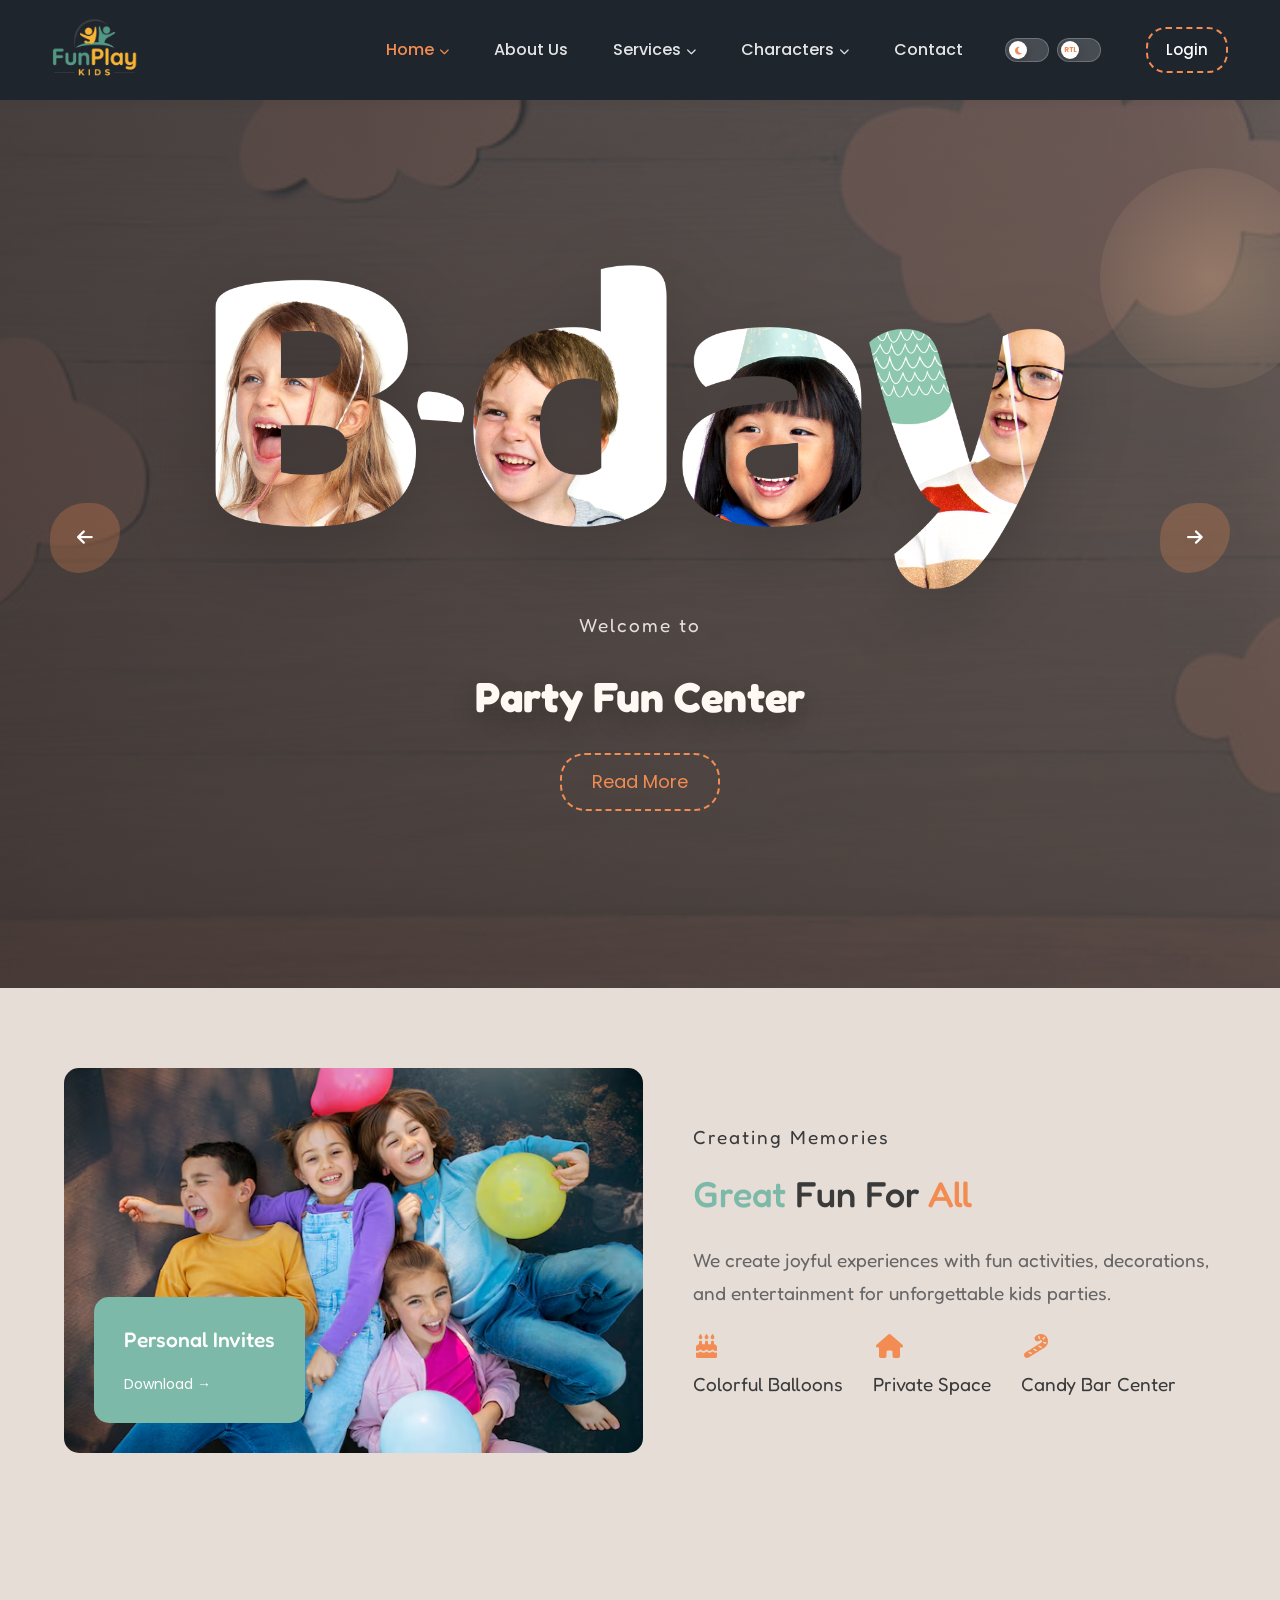
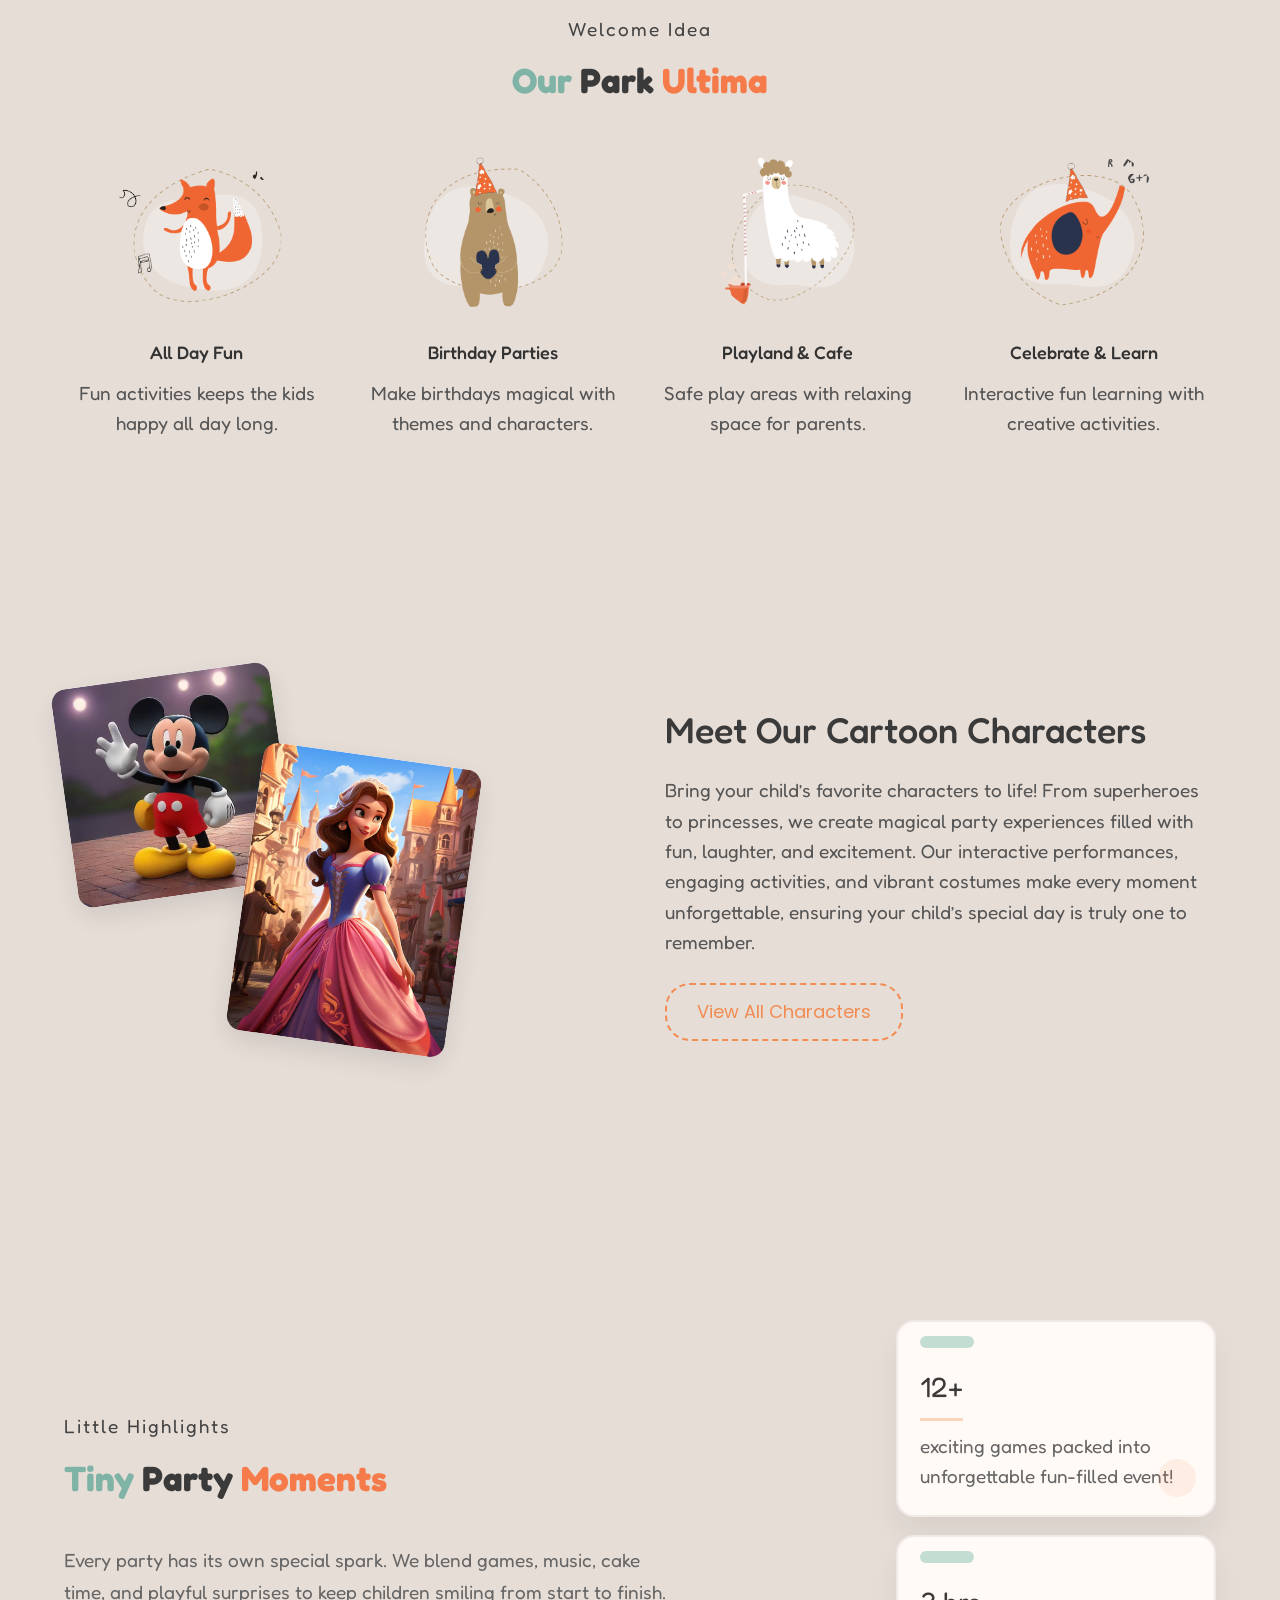
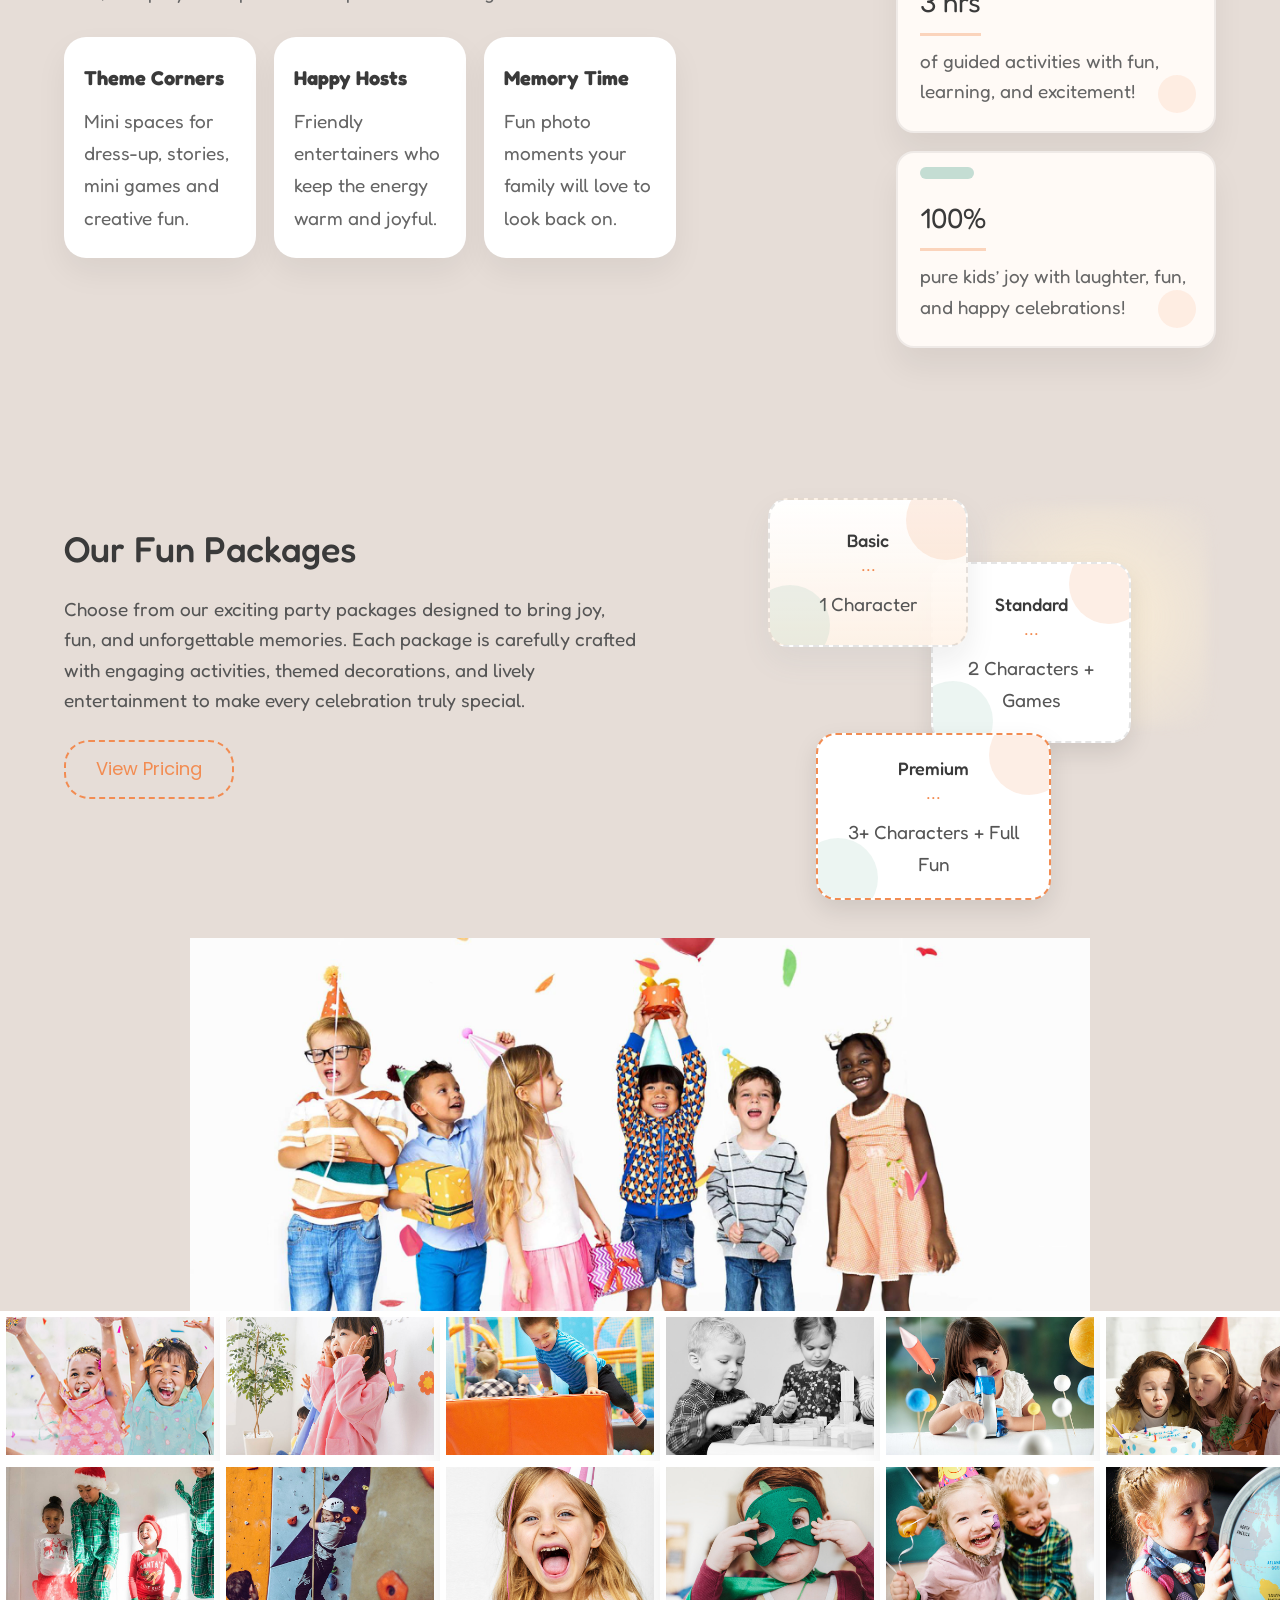
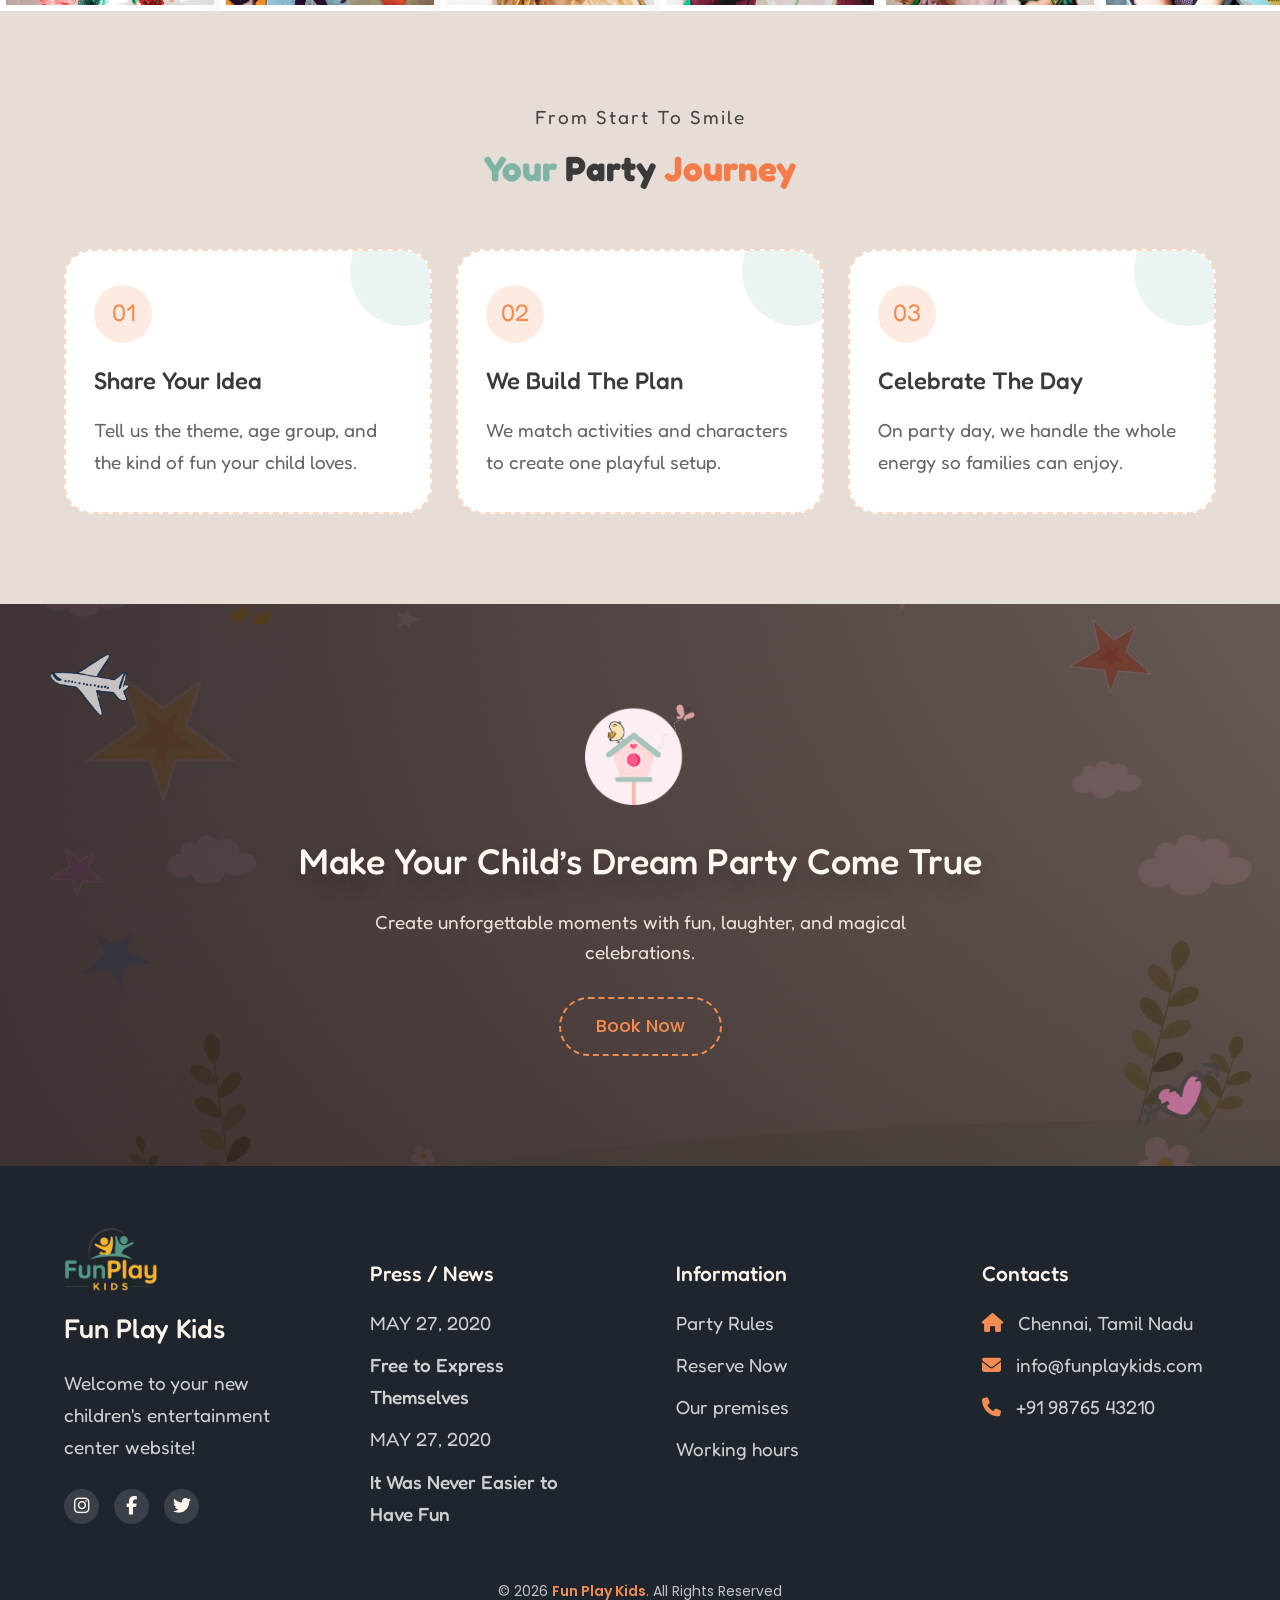
==== commit 0f9dc38d: "Add files via upload" ====
--- a/index.html
+++ b/index.html
@@ -347,39 +347,39 @@
             <img src="images/top-kids.png" alt="Kids">
         </div>
 
-        <div class="gallery-row row1">
-            <div class="gallery-track">
-                <img src="images/g1.jpg">
-                <img src="images/g2.jpg">
-                <img src="images/g3.jpg">
-                <img src="images/g4.jpg">
-                <img src="images/g5.jpg">
-                <img src="images/g6.jpg">
-                <img src="images/g1.jpg">
-                <img src="images/g2.jpg">
-                <img src="images/g3.jpg">
-                <img src="images/g4.jpg">
-                <img src="images/g5.jpg">
-                <img src="images/g6.jpg">
-            </div>
-        </div>
-
-        <div class="gallery-row row2">
-            <div class="gallery-track">
-                <img src="images/g7.jpg">
-                <img src="images/g8.jpg">
-                <img src="images/g9.jpg">
-                <img src="images/g10.jpg">
-                <img src="images/g11.jpg">
-                <img src="images/g12.jpg">
-                <img src="images/g7.jpg">
-                <img src="images/g8.jpg">
-                <img src="images/g9.jpg">
-                <img src="images/g10.jpg">
-                <img src="images/g11.jpg">
-                <img src="images/g12.jpg">
-            </div>
-        </div>
+        <div class="gallery-row row1">
+            <div class="gallery-track">
+                <img src="images/g1.jpg">
+                <img src="images/g2.jpg">
+                <img src="images/g3.jpg">
+                <img src="images/g4.jpg">
+                <img src="images/g5.jpg">
+                <img src="images/g6.jpg">
+                <img src="images/g1.jpg">
+                <img src="images/g2.jpg">
+                <img src="images/g3.jpg">
+                <img src="images/g4.jpg">
+                <img src="images/g5.jpg">
+                <img src="images/g6.jpg">
+            </div>
+        </div>
+
+        <div class="gallery-row row2">
+            <div class="gallery-track">
+                <img src="images/g7.jpg">
+                <img src="images/g8.jpg">
+                <img src="images/g9.jpg">
+                <img src="images/g10.jpg">
+                <img src="images/g11.jpg">
+                <img src="images/g12.jpg">
+                <img src="images/g7.jpg">
+                <img src="images/g8.jpg">
+                <img src="images/g9.jpg">
+                <img src="images/g10.jpg">
+                <img src="images/g11.jpg">
+                <img src="images/g12.jpg">
+            </div>
+        </div>
 
     </section>
 
@@ -461,8 +461,8 @@
 
             <div class="footer-col">
                 <h3>Information</h3>
-                <p>Party venue center play rules</p>
-                <p>Make your party reservation</p>
+                <p>Party Rules</p>
+                <p>Reserve Now</p>
                 <p>Our premises</p>
                 <p>Working hours</p>
             </div>
@@ -488,4 +488,4 @@
     <script src="js/main.js"></script>
 </body>
 
-</html>
+</html>
--- a/css/style.css
+++ b/css/style.css
@@ -1488,6 +1488,7 @@
 body.dark-mode .purpose-card,
 body.dark-mode .concept-box,
 body.dark-mode .what-we-do-item,
+body.dark-mode .what-we-do-chip,
 body.dark-mode .theme-card,
 body.dark-mode .about-cta-box,
 body.dark-mode .activity-card {
@@ -1522,6 +1523,25 @@
 body.dark-mode .activity-card::after {
     background: rgba(244, 162, 97, 0.16);
     color: #f4b07c;
+}
+
+body.dark-mode .what-we-do-chip {
+    background: linear-gradient(180deg, #252d36, #1f252d);
+    border-color: rgba(255, 255, 255, 0.08);
+    box-shadow: 0 18px 34px rgba(0, 0, 0, 0.28);
+}
+
+body.dark-mode .what-we-do-chip.accent {
+    background: linear-gradient(180deg, #223129, #1f252d);
+    border-color: rgba(139, 200, 181, 0.18);
+}
+
+body.dark-mode .what-we-do-chip strong {
+    color: var(--text-dark);
+}
+
+body.dark-mode .what-we-do-chip p {
+    color: #c7d0d9;
 }
 
 body.dark-mode .vision-card .purpose-icon,
@@ -1653,6 +1673,25 @@
     color: #f4b07c;
 }
 
+body.dark-mode .customize-creative-card {
+    background: linear-gradient(180deg, #252d36, #1f252d);
+    border-color: rgba(255, 255, 255, 0.08);
+    box-shadow: 0 18px 34px rgba(0, 0, 0, 0.28);
+}
+
+body.dark-mode .customize-creative-card.accent {
+    background: linear-gradient(180deg, #223129, #1f252d);
+    border-color: rgba(139, 200, 181, 0.18);
+}
+
+body.dark-mode .customize-creative-card strong {
+    color: var(--text-dark);
+}
+
+body.dark-mode .customize-creative-card p {
+    color: #c7d0d9;
+}
+
 body.dark-mode .pricing-heading-block,
 body.dark-mode .pricing-birthday-shell,
 body.dark-mode .pricing-birthday .pricing-heading-block {
@@ -1682,6 +1721,50 @@
 body.dark-mode .form-box button:hover {
     background: var(--secondary);
     color: #11161c;
+}
+
+body.dark-mode .pricing-magic-point {
+    background: linear-gradient(180deg, #252d36, #1f252d);
+    border-color: rgba(255, 255, 255, 0.08);
+    box-shadow: 0 18px 34px rgba(0, 0, 0, 0.28);
+}
+
+body.dark-mode .pricing-magic-point.accent {
+    background: linear-gradient(180deg, #223129, #1f252d);
+    border-color: rgba(139, 200, 181, 0.18);
+}
+
+body.dark-mode .pricing-magic-point strong {
+    color: var(--text-dark);
+}
+
+body.dark-mode .pricing-magic-point p {
+    color: #c7d0d9;
+}
+
+body.dark-mode .pricing-booking-chip {
+    background: linear-gradient(180deg, #252d36, #1f252d);
+    border-color: rgba(255, 255, 255, 0.08);
+    box-shadow: 0 18px 34px rgba(0, 0, 0, 0.28);
+}
+
+body.dark-mode .pricing-booking-chip.accent {
+    background: linear-gradient(180deg, #223129, #1f252d);
+    border-color: rgba(139, 200, 181, 0.18);
+}
+
+body.dark-mode .pricing-booking-chip span {
+    background: rgba(244, 162, 97, 0.16);
+    color: #f4b07c;
+}
+
+body.dark-mode .pricing-booking-chip.accent span {
+    background: rgba(139, 200, 181, 0.18);
+    color: #9ad6c3;
+}
+
+body.dark-mode .pricing-booking-chip p {
+    color: #c7d0d9;
 }
 
 body.dark-mode .character-item-image {
@@ -2259,7 +2342,9 @@
 /*****************************HERO SECTION****************************/
 
 .hero {
-    background: var(--primary);
+    background:
+        linear-gradient(135deg, rgba(46, 30, 26, 0.78), rgba(97, 56, 39, 0.55)),
+        url("../images/home1_bg.jpg") center/cover no-repeat !important;
     padding: 60px 20px;
     min-height: 100vh;
     display: flex;
@@ -2268,11 +2353,13 @@
     text-align: center;
     position: relative;
     overflow: hidden;
+    isolation: isolate;
 }
 
 .hero-slider {
     position: relative;
     width: 100%;
+    z-index: 1;
 }
 
 .slide {
@@ -2302,19 +2389,21 @@
     max-width: 850px;
     margin: 0 auto;
     display: block;
+    filter: drop-shadow(0 20px 35px rgba(0, 0, 0, 0.18));
 }
 
 .hero .section-sub {
     font-size: 14px;
     letter-spacing: 2px;
-    color: var(--text-dark);
+    color: rgba(255, 248, 242, 0.86);
     margin: 0;
 }
 
 .hero .section-title {
     font-size: 42px;
     font-weight: 700;
-    color: var(--text-dark);
+    color: #fff8f3;
+    text-shadow: 0 10px 24px rgba(0, 0, 0, 0.24);
     margin: 0;
 }
 
@@ -2323,6 +2412,7 @@
     padding: 12px 30px;
     border: 2px dashed var(--secondary);
     color: var(--secondary);
+    background: transparent;
     border-radius: 25px;
     text-decoration: none;
     transition: 0.3s;
@@ -2330,7 +2420,7 @@
 
 .hero-btn:hover {
     background: var(--secondary);
-    color: var(--light);
+    color: #fff;
 }
 
 .arrow {
@@ -2359,7 +2449,7 @@
 .arrow i {
     position: relative;
     font-size: 18px;
-    color: var(--text-dark);
+    color: #fff;
     z-index: 2;
 }
 
@@ -2384,23 +2474,21 @@
 .hero::before {
     content: "";
     position: absolute;
-    left: 0;
-    bottom: 140px;
-    width: 110px;
-    height: 110px;
-    background: rgba(242, 140, 82, 0.2);
-    border-radius: 50%;
+    inset: 0;
+    background: linear-gradient(180deg, rgba(30, 18, 14, 0.18), rgba(30, 18, 14, 0.5));
+    z-index: 0;
 }
 
 .hero::after {
     content: "";
     position: absolute;
-    right: 0;
-    top: 120px;
-    width: 110px;
-    height: 110px;
-    background: rgba(125, 185, 168, 0.2);
+    right: -40px;
+    top: 80px;
+    width: 220px;
+    height: 220px;
+    background: radial-gradient(circle, rgba(255, 201, 154, 0.28), rgba(255, 201, 154, 0));
     border-radius: 50%;
+    z-index: 0;
 }
 
 
@@ -2801,8 +2889,22 @@
 
 .pack-cards {
     width: 50%;
+    max-width: 520px;
+    margin-left: auto;
     position: relative;
     height: 350px;
+}
+
+.pack-cards::before {
+    content: "";
+    position: absolute;
+    top: 18px;
+    right: 8px;
+    width: 220px;
+    height: 220px;
+    background: radial-gradient(circle, rgba(255, 241, 214, 0.85), rgba(255, 241, 214, 0));
+    filter: blur(6px);
+    z-index: 0;
 }
 
 .pack-card {
@@ -2816,6 +2918,7 @@
     position: absolute;
     overflow: hidden;
     transition: 0.3s;
+    z-index: 1;
 }
 
 .pack-card::before {
@@ -2860,25 +2963,31 @@
 }
 
 .pack-card:nth-child(1) {
-    top: 0;
-    left: 0;
+    top: 10px;
+    left: 72px;
     transform: rotate(-6deg);
+    background: linear-gradient(180deg, rgba(255, 255, 255, 0.98), rgba(255, 243, 232, 0.92));
+    box-shadow: 0 18px 34px rgba(255, 255, 255, 0.2), 0 14px 30px rgba(0, 0, 0, 0.08);
+    z-index: 3;
 }
 
 .pack-card:nth-child(2) {
-    top: 100px;
-    left: 150px;
+    top: 74px;
+    left: 235px;
     transform: rotate(6deg);
+    z-index: 1;
 }
 
 .pack-card:nth-child(3) {
-    top: 255px;
-    left: 50px;
+    top: 245px;
+    left: 120px;
     transform: rotate(-3deg);
 }
 
 .pack-card.premium {
-    width: 200px;
+    width: 235px;
+    padding-top: 18px;
+    padding-bottom: 18px;
     border: 2px dashed var(--secondary);
     transform: rotate(-3deg);
 }
@@ -3063,6 +3172,37 @@
     transform: none;
 }
 
+@media (max-width: 1024px) {
+
+    .moments-wrapper {
+        grid-template-columns: 1fr;
+        gap: 30px;
+    }
+
+    .moments-copy {
+        text-align: center;
+        max-width: 760px;
+        margin: 0 auto;
+    }
+
+    .moments-text {
+        margin-left: auto;
+        margin-right: auto;
+    }
+
+    .moments-board {
+        display: grid;
+        grid-template-columns: repeat(3, minmax(0, 1fr));
+        gap: 20px;
+        max-width: 100%;
+        margin-left: 0;
+    }
+
+    .moment-note {
+        min-height: 100%;
+    }
+}
+
 
 /**********************GALLERY SECTION*************************/
 
@@ -3070,7 +3210,7 @@
     background: var(--primary);
     overflow: hidden;
     text-align: center;
-    margin-top: 24px;
+    margin-top: 0;
 }
 
 .gallery-top img {
@@ -3083,11 +3223,13 @@
 
 .gallery-row {
     overflow: hidden;
+    margin-top: 0;
 }
 
 .gallery-track {
     display: flex;
     width: max-content;
+    gap: 0;
 }
 
 .gallery-track img {
@@ -3095,6 +3237,7 @@
     height: 150px;
     object-fit: cover;
     border: 6px solid #fff;
+    box-shadow: 0 14px 28px rgba(0, 0, 0, 0.08);
 }
 
 .row1 .gallery-track {
@@ -3105,7 +3248,6 @@
     animation: scrollLeft 30s linear infinite;
 }
 
-/* RIGHT MOVE */
 @keyframes scrollRight {
     from {
         transform: translateX(-50%);
@@ -3116,7 +3258,6 @@
     }
 }
 
-/* LEFT MOVE */
 @keyframes scrollLeft {
     from {
         transform: translateX(0);
@@ -3195,11 +3336,27 @@
 /**************CTA SECTION*****************/
 
 .cta {
-    background: var(--primary);
+    background:
+        linear-gradient(135deg, rgba(44, 24, 29, 0.82), rgba(102, 55, 52, 0.58)),
+        url("../images/cta1_bg.jpg") center/cover no-repeat !important;
     text-align: center;
     padding: 100px 20px;
     position: relative;
     overflow: hidden;
+    isolation: isolate;
+}
+
+.cta::before {
+    content: "";
+    position: absolute;
+    inset: 0;
+    background: linear-gradient(180deg, rgba(26, 15, 18, 0.16), rgba(26, 15, 18, 0.46));
+    z-index: 0;
+}
+
+.cta>* {
+    position: relative;
+    z-index: 1;
 }
 
 .cta-icon {
@@ -3215,13 +3372,14 @@
 
 .cta h2 {
     font-size: 36px;
-    color: var(--text-dark);
+    color: #fff8f3;
+    text-shadow: 0 10px 22px rgba(0, 0, 0, 0.22);
     margin-bottom: 15px;
 }
 
 .cta p {
     font-size: 15px;
-    color: #666;
+    color: rgba(255, 247, 240, 0.88);
     max-width: 600px;
     margin: 0 auto 30px;
     line-height: 1.6;
@@ -3232,6 +3390,7 @@
     padding: 12px 35px;
     border: 2px dashed var(--secondary);
     color: var(--secondary);
+    background: transparent;
     border-radius: 30px;
     text-decoration: none;
     font-weight: 500;
@@ -3403,6 +3562,7 @@
     right: 11%;
     width: 89px;
 }
+
 
 .wheel {
     animation: spin 2s linear infinite;
@@ -4495,7 +4655,9 @@
 /* NUMBER */
 .concept-item .num {
     width: 35px;
+    min-width: 35px;
     height: 35px;
+    min-height: 35px;
     border-radius: 50%;
     background: #fff;
     color: var(--secondary);
@@ -4503,12 +4665,17 @@
     align-items: center;
     justify-content: center;
     font-weight: 600;
+    flex-shrink: 0;
 }
 
 /* TEXT */
 .concept-item p {
     color: #fff;
     font-size: 16px;
+}
+
+.concept-item p strong {
+    font-weight: 500;
 }
 
 /* RIGHT IMAGE */
@@ -4673,6 +4840,12 @@
     width: 100%;
     height: 150px;
     object-fit: cover;
+    display: block;
+}
+
+#page2 .activity-card img {
+    width: 100%;
+    min-width: 100%;
 }
 
 .activity-card p {
@@ -4719,13 +4892,16 @@
 
 @media (max-width: 992px) {
 
-    .activities-grid {
-        grid-template-columns: repeat(3, minmax(0, 1fr));
+    .activities-grid,
+    #page1.active,
+    #page2.active {
+        grid-template-columns: 1fr;
         gap: 20px;
     }
 
-    #page2.active {
-        grid-template-columns: repeat(3, minmax(0, 1fr));
+    .activity-card {
+        max-width: 420px;
+        margin: 0 auto;
     }
 }
 
@@ -4736,8 +4912,9 @@
     }
 
     .activities-grid,
+    #page1.active,
     #page2.active {
-        grid-template-columns: repeat(2, minmax(0, 1fr));
+        grid-template-columns: 1fr;
         gap: 18px;
     }
 
@@ -4753,6 +4930,7 @@
     }
 
     .activities-grid,
+    #page1.active,
     #page2.active {
         grid-template-columns: 1fr;
     }
@@ -4811,6 +4989,75 @@
     color: #666;
     line-height: 1.7;
     max-width: 520px;
+}
+
+.what-we-do-highlight {
+    margin-top: 30px;
+    display: grid;
+    grid-template-columns: repeat(2, minmax(0, 1fr));
+    gap: 16px;
+    position: relative;
+    align-items: stretch;
+}
+
+.what-we-do-highlight::before {
+    content: "";
+    position: absolute;
+    left: -18px;
+    bottom: -18px;
+    width: 110px;
+    height: 110px;
+    background: radial-gradient(circle, rgba(242, 140, 82, 0.16), rgba(242, 140, 82, 0));
+    z-index: 0;
+}
+
+.what-we-do-chip {
+    position: relative;
+    z-index: 1;
+    display: flex;
+    flex-direction: column;
+    justify-content: flex-start;
+    min-height: 150px;
+    background: linear-gradient(180deg, rgba(255, 240, 231, 0.98), rgba(241, 221, 205, 0.95));
+    border: 1px solid rgba(242, 140, 82, 0.24);
+    border-radius: 22px;
+    padding: 20px 18px 18px;
+    box-shadow: 0 14px 28px rgba(0, 0, 0, 0.05);
+}
+
+.what-we-do-chip.accent {
+    background: linear-gradient(180deg, rgba(255, 240, 231, 0.98), rgba(241, 221, 205, 0.95));
+    border-color: rgba(242, 140, 82, 0.24);
+}
+
+.what-we-do-chip::after {
+    content: "";
+    position: absolute;
+    right: 16px;
+    bottom: 16px;
+    width: 46px;
+    height: 46px;
+    border-radius: 14px;
+    background: rgba(242, 140, 82, 0.12);
+}
+
+.what-we-do-chip.accent::after {
+    background: rgba(242, 140, 82, 0.18);
+}
+
+.what-we-do-chip strong {
+    display: block;
+    margin-bottom: 6px;
+    font-family: 'Fredoka', sans-serif;
+    font-size: 22px;
+    font-weight: 500;
+    color: var(--text-dark);
+}
+
+.what-we-do-chip p {
+    font-size: 15px;
+    color: #666;
+    line-height: 1.6;
 }
 
 .what-we-do-list {
@@ -4851,6 +5098,16 @@
     font-size: 16px;
     color: #666;
     line-height: 1.6;
+}
+
+@media (max-width: 768px) {
+    .what-we-do-highlight {
+        grid-template-columns: 1fr;
+    }
+
+    .what-we-do-chip.accent {
+        transform: none;
+    }
 }
 
 .why-choose-us {
@@ -5856,28 +6113,22 @@
     text-align: center;
 }
 
-/* SCROLL CONTAINER */
-.magic-scroll {
-    display: flex;
+/* GRID CONTAINER */
+.magic-grid {
+    display: grid;
+    grid-template-columns: repeat(2, minmax(0, 1fr));
     gap: 20px;
-    overflow-x: auto;
     margin-top: 40px;
-    padding-bottom: 10px;
-    scrollbar-width: none;
-}
-
-/* HIDE SCROLLBAR */
-.magic-scroll::-webkit-scrollbar {
-    display: none;
+    max-width: 760px;
+    margin-left: auto;
+    margin-right: auto;
 }
 
 .magic-box {
-    min-width: 250px;
     background: #fff;
     padding: 25px;
     overflow: hidden;
     border-radius: 20px;
-    flex-shrink: 0;
     transition: 0.3s ease;
     cursor: pointer;
     border: 2px dashed rgba(0, 0, 0, 0.05);
@@ -6168,28 +6419,23 @@
     text-align: center;
 }
 
-/* SCROLL CONTAINER */
-.fp-scroll {
-    display: flex;
+/* GRID CONTAINER */
+.fp-grid {
+    display: grid;
+    grid-template-columns: repeat(3, minmax(0, 1fr));
     gap: 20px;
-    overflow-x: auto;
     margin-top: 40px;
-    padding-bottom: 10px;
-}
-
-/* HIDE SCROLLBAR */
-.fp-scroll::-webkit-scrollbar {
-    display: none;
+    max-width: 900px;
+    margin-left: auto;
+    margin-right: auto;
 }
 
 /* BOX */
 .fp-style-box {
-    min-width: 220px;
     background: #fff;
     border-radius: 15px;
     overflow: hidden;
     transition: 0.3s;
-    flex-shrink: 0;
 }
 
 /* IMAGE */
@@ -6600,6 +6846,45 @@
     gap: 18px;
 }
 
+.pricing-magic-intro {
+    position: relative;
+}
+
+.pricing-magic-points {
+    margin-top: 26px;
+    display: grid;
+    grid-template-columns: repeat(2, minmax(0, 1fr));
+    gap: 16px;
+}
+
+.pricing-magic-point {
+    background: linear-gradient(180deg, #fff8f2, #fff1e6);
+    border: 1px solid rgba(242, 140, 82, 0.16);
+    border-radius: 24px;
+    padding: 18px 18px 16px;
+    box-shadow: 0 14px 28px rgba(0, 0, 0, 0.04);
+}
+
+.pricing-magic-point.accent {
+    background: linear-gradient(180deg, #f2faf7, #e8f5f0);
+    border-color: rgba(125, 185, 168, 0.24);
+}
+
+.pricing-magic-point strong {
+    display: block;
+    margin-bottom: 6px;
+    font-family: 'Fredoka', sans-serif;
+    font-size: 22px;
+    font-weight: 500;
+    color: var(--text-dark);
+}
+
+.pricing-magic-point p {
+    font-size: 15px;
+    color: #666;
+    line-height: 1.6;
+}
+
 .magic-rate-card {
     background: #fff;
     border-radius: 28px;
@@ -6629,6 +6914,63 @@
     order: 2;
     padding-left: 16px;
     align-self: center;
+}
+
+.pricing-booking-highlights {
+    margin-top: 26px;
+    display: grid;
+    gap: 16px;
+}
+
+.pricing-booking-chip {
+    position: relative;
+    background: linear-gradient(180deg, #fff9f4, #ffffff);
+    border: 1px solid rgba(216, 199, 189, 0.55);
+    border-radius: 24px;
+    padding: 20px 20px 18px;
+    box-shadow: 0 14px 28px rgba(0, 0, 0, 0.04);
+    text-align: left;
+    overflow: hidden;
+}
+
+.pricing-booking-chip::before {
+    content: "";
+    position: absolute;
+    top: -24px;
+    right: -18px;
+    width: 90px;
+    height: 90px;
+    border-radius: 50%;
+    background: rgba(242, 140, 82, 0.12);
+}
+
+.pricing-booking-chip.accent::before {
+    background: rgba(125, 185, 168, 0.16);
+}
+
+.pricing-booking-chip span {
+    position: relative;
+    display: inline-block;
+    margin-bottom: 8px;
+    padding: 8px 14px;
+    border-radius: 999px;
+    background: rgba(242, 140, 82, 0.12);
+    color: var(--secondary);
+    font-family: 'Fredoka', sans-serif;
+    font-size: 15px;
+}
+
+.pricing-booking-chip.accent span {
+    background: rgba(125, 185, 168, 0.16);
+    color: #5f9385;
+}
+
+.pricing-booking-chip p {
+    position: relative;
+    font-size: 15px;
+    color: #666;
+    line-height: 1.65;
+    margin-bottom: 0;
 }
 
 .pricing-booking-list {
@@ -6780,6 +7122,10 @@
         margin-left: auto;
         margin-right: auto;
     }
+
+    .pricing-magic-points {
+        grid-template-columns: 1fr;
+    }
 }
 
 @media(max-width:768px) {
@@ -6903,26 +7249,29 @@
     line-height: 1.7;
 }
 
-.character-scroll {
-    display: flex;
+.character-grid {
+    display: grid;
+    grid-template-columns: repeat(3, minmax(0, 1fr));
     gap: 20px;
-    overflow-x: auto;
     margin-top: 40px;
-    padding-bottom: 10px;
-    scrollbar-width: none;
-}
-
-.character-scroll::-webkit-scrollbar {
-    display: none;
+    max-width: 980px;
+    margin-left: auto;
+    margin-right: auto;
+}
+
+@media (max-width: 1024px) {
+
+    .character-grid {
+        grid-template-columns: repeat(2, minmax(0, 1fr));
+        max-width: 760px;
+    }
 }
 
 .character-item {
-    min-width: 250px;
     background: #fff;
     padding: 25px;
     overflow: hidden;
     border-radius: 20px;
-    flex-shrink: 0;
     transition: 0.3s ease;
     cursor: pointer;
     border: 2px dashed rgba(0, 0, 0, 0.05);
@@ -7287,7 +7636,21 @@
     }
 }
 
-@media (max-width: 768px) {
+@media (max-width: 992px) {
+
+    .character-customize .customize-creative-block {
+        max-width: 420px;
+        margin-left: auto;
+        margin-right: auto;
+    }
+
+    .character-customize .customize-creative-grid {
+        grid-template-columns: 1fr !important;
+    }
+
+    .character-customize .customize-creative-card {
+        width: 100%;
+    }
 
     .timeline {
         margin: 10px auto 70px;
@@ -7410,6 +7773,57 @@
 
 .customize-intro .section-title {
     max-width: 520px;
+}
+
+.customize-creative-block {
+    margin-top: 28px;
+    max-width: 520px;
+}
+
+.customize-creative-tag {
+    display: inline-flex;
+    align-items: center;
+    padding: 8px 14px;
+    border-radius: 999px;
+    background: rgba(242, 140, 82, 0.14);
+    color: var(--secondary);
+    font-family: 'Fredoka', sans-serif;
+    font-size: 15px;
+    margin-bottom: 14px;
+}
+
+.customize-creative-grid {
+    display: grid;
+    grid-template-columns: repeat(2, minmax(0, 1fr));
+    gap: 16px;
+}
+
+.customize-creative-card {
+    background: linear-gradient(180deg, #fff8f2, #fff1e6);
+    border: 1px solid rgba(242, 140, 82, 0.16);
+    border-radius: 24px;
+    padding: 18px 18px 16px;
+    box-shadow: 0 14px 28px rgba(0, 0, 0, 0.04);
+}
+
+.customize-creative-card.accent {
+    background: linear-gradient(180deg, #f2faf7, #e8f5f0);
+    border-color: rgba(125, 185, 168, 0.24);
+}
+
+.customize-creative-card strong {
+    display: block;
+    margin-bottom: 6px;
+    font-family: 'Fredoka', sans-serif;
+    font-size: 21px;
+    font-weight: 500;
+    color: var(--text-dark);
+}
+
+.customize-creative-card p {
+    font-size: 15px;
+    color: #666;
+    line-height: 1.6;
 }
 
 .customize-list {
@@ -7621,8 +8035,8 @@
 
 @media (max-width: 576px) {
 
-    .character-scroll {
-        grid-auto-columns: minmax(200px, 82vw);
+    .character-grid {
+        grid-template-columns: 1fr;
         gap: 18px;
     }
 
@@ -7655,11 +8069,27 @@
 
 
 .contact-hero {
-    background: #1f252d;
+    background:
+        linear-gradient(135deg, rgba(31, 37, 45, 0.84), rgba(77, 48, 41, 0.58)),
+        url("../images/bg_3.jpg") center/cover no-repeat !important;
     padding: 80px 20px;
     text-align: center;
     position: relative;
-
+    overflow: hidden;
+    isolation: isolate;
+}
+
+.contact-hero::before {
+    content: "";
+    position: absolute;
+    inset: 0;
+    background: linear-gradient(180deg, rgba(19, 24, 30, 0.12), rgba(19, 24, 30, 0.46));
+    z-index: 0;
+}
+
+.contact-hero .container {
+    position: relative;
+    z-index: 1;
 }
 
 .contact-hero h2 {
@@ -8118,7 +8548,7 @@
     border-radius: 16px;
     text-align: center;
     background: var(--secondary);
-    color: var(--light);
+    color: #fff;
     font-weight: 700;
     transition: 0.3s ease;
     position: relative;
@@ -8852,10 +9282,11 @@
     }
 
     .hero::before {
-        bottom: 250px;
-        left: -40px;
-        width: 90px;
-        height: 90px;
+        inset: 0;
+        left: auto;
+        bottom: auto;
+        width: auto;
+        height: auto;
     }
 
     .hero::after {
@@ -9162,6 +9593,8 @@
         justify-content: center;
         flex-wrap: wrap;
         gap: 20px;
+        max-width: none;
+        margin-left: 0;
     }
 
     .pack-card {
@@ -9290,10 +9723,9 @@
         max-width: 100%;
     }
 
-    /* SMALLER IMAGES */
     .gallery-track img {
         width: 140px;
-        height: 100px;
+        height: 120px;
         border: 4px solid #fff;
     }
 
@@ -9384,63 +9816,166 @@
 
 /*************Hero 2 Responsive***************/
 
-@media (max-width: 992px) {
-
-    .hero2 {
-        padding: 70px 0 40px;
-    }
-
+/* =========================================
+   HERO 2 RESPONSIVE - TABLET + MOBILE
+========================================= */
+
+/* 1024px */
+@media (max-width: 1024px) {
     .hero2-container {
-        padding: 0 30px;
-        gap: 30px;
-    }
-
-    .hero2 h2 {
-        font-size: 32px;
+        display: flex;
+        flex-direction: column;
+        align-items: center;
+        text-align: center;
+        gap: 28px;
     }
 
     .hero2-content {
-        width: 45%;
+        width: 100%;
+        order: 1;
+    }
+
+    .hero2-content h2 {
+        font-size: 42px;
+        line-height: 1.2;
     }
 
     .hero2-visual {
-        width: 55%;
-        transform: translateX(-10px);
-    }
-
-    .car {
-        width: 130%;
-    }
-
-    /* WHEELS ADJUST */
-    .wheel1 {
-        top: 74%;
-        left: 6%;
-        width: 50px;
-    }
-
-    .wheel2 {
-        top: 72%;
-        left: 23%;
-        width: 70px;
-    }
-
-    .wheel3 {
-        top: 73%;
-        right: 26%;
-        width: 55px;
-    }
-
-    .wheel4 {
-        top: 68%;
-        right: 10%;
-        width: 75px;
+        position: relative;
+        width: 100%;
+        max-width: 500px;
+        margin: 10px auto 0;
+        order: 2;
+    }
+
+    .hero2-visual .car {
+        width: 100%;
+        display: block;
+    }
+
+    .hero2-visual .wheel {
+        width: 28px;
+        bottom: 11%;
+    }
+
+    .hero2-visual .wheel1 {
+        left: 7%;
+    }
+
+    .hero2-visual .wheel2 {
+        left: 25%;
+    }
+
+    .hero2-visual .wheel3 {
+        right: 25%;
+    }
+
+    .hero2-visual .wheel4 {
+        right: 7%;
+    }
+}
+
+/* 768px */
+@media (max-width: 768px) {
+    .hero2-container {
+        gap: 24px;
+    }
+
+    .hero2-content h2 {
+        font-size: 36px;
+    }
+
+    .hero2-text {
+        font-size: 20px !important;
+    }
+
+    .hero2-visual {
+        max-width: 420px;
+        margin-left: auto;
+        margin-right: auto;
+        transform: none;
+    }
+
+    .hero2-visual .wheel {
+        width: 36px;
+        bottom: 10%;
+    }
+
+    .hero2-visual .wheel1 {
+        left: 8%;
+    }
+
+    .hero2-visual .wheel2 {
+        width: 45px;
+        left: 26%;
+        bottom: 8.6%;
+    }
+
+    .hero2-visual .wheel3 {
+        right: 28%;
+    }
+
+    .hero2-visual .wheel4 {
+        width: 51px;
+        right: 11%;
     }
 
     .road {
-        bottom: 30px;
-    }
-}
+        bottom: 56px;
+    }
+
+}
+
+/* 576px */
+@media (max-width: 576px) {
+    .hero2-container {
+        gap: 20px;
+        padding: 0 14px;
+    }
+
+    .hero2-content h2 {
+        font-size: 30px;
+        line-height: 1.3;
+    }
+
+    .hero2-text {
+        font-size: 18px !important;
+    }
+
+    .hero2-visual {
+        max-width: 360px;
+        margin: 5px auto 0;
+        transform: none;
+    }
+
+    .hero2-visual .wheel {
+        width: 36px;
+        bottom: 10%;
+    }
+
+    .hero2-visual .wheel1 {
+        left: 8%;
+    }
+
+    .hero2-visual .wheel2 {
+        left: 26%;
+        bottom: 8.6%;
+    }
+
+    .hero2-visual .wheel3 {
+        right: 27%;
+    }
+
+    .hero2-visual .wheel4 {
+        width: 45px;
+        right: 11%;
+    }
+
+    .road {
+        bottom: 56px;
+    }
+}
+
 
 @media (max-width: 992px) {
 
@@ -9465,75 +10000,6 @@
     }
 }
 
-@media (max-width: 768px) {
-
-    .hero2-container {
-        flex-direction: column;
-        text-align: center;
-        padding: 0 20px;
-    }
-
-    .hero2-content {
-        width: 100%;
-    }
-
-    .hero2 h2 {
-        font-size: 26px;
-    }
-
-    .hero2-text {
-        font-size: 14px;
-    }
-
-    /* VISUAL FULL WIDTH */
-    .hero2-visual {
-        width: 100%;
-        transform: none;
-        margin-top: 30px;
-        max-width: 360px;
-        margin-left: auto;
-        margin-right: auto;
-    }
-
-    .car {
-        width: 108%;
-    }
-
-    .hero2-img {
-        top: 25px;
-        right: 20px;
-        width: 75%;
-    }
-
-    /* WHEELS SMALL */
-    .wheel1 {
-        top: 75%;
-        left: 8%;
-        width: 38px;
-    }
-
-    .wheel2 {
-        top: 72%;
-        left: 24%;
-        width: 50px;
-    }
-
-    .wheel3 {
-        top: 74%;
-        right: 22%;
-        width: 42px;
-    }
-
-    .wheel4 {
-        top: 70%;
-        right: 6%;
-        width: 52px;
-    }
-
-    .road {
-        bottom: 20px;
-    }
-}
 
 @media (max-width: 768px) {
 
@@ -9570,60 +10036,6 @@
 
     .step-copy h3 {
         font-size: 21px;
-    }
-}
-
-@media (max-width: 480px) {
-
-    .hero2 {
-        padding: 60px 0 30px;
-    }
-
-    .hero2 h2 {
-        font-size: 22px;
-    }
-
-    .hero2-sub {
-        font-size: 12px;
-    }
-
-    .car {
-        width: 106%;
-    }
-
-    .hero2-img {
-        top: 18px;
-        right: 12px;
-        width: 78%;
-    }
-
-    /* EVEN SMALLER WHEELS */
-    .wheel1 {
-        top: 74%;
-        left: 7%;
-        width: 32px;
-    }
-
-    .wheel2 {
-        top: 71%;
-        left: 23%;
-        width: 44px;
-    }
-
-    .wheel3 {
-        top: 73%;
-        right: 22%;
-        width: 37px;
-    }
-
-    .wheel4 {
-        top: 69%;
-        right: 6%;
-        width: 46px;
-    }
-
-    .road {
-        bottom: 15px;
     }
 }
 
@@ -9759,13 +10171,20 @@
         margin-bottom: 30px;
     }
 
-    .magic-scroll,
-    .fp-scroll {
+    .magic-grid,
+    .fp-grid {
         margin-top: 28px;
     }
 
+    .magic-grid {
+        grid-template-columns: 1fr;
+    }
+
+    .fp-grid {
+        grid-template-columns: 1fr;
+    }
+
     .magic-box {
-        min-width: 220px;
         padding: 20px;
     }
 
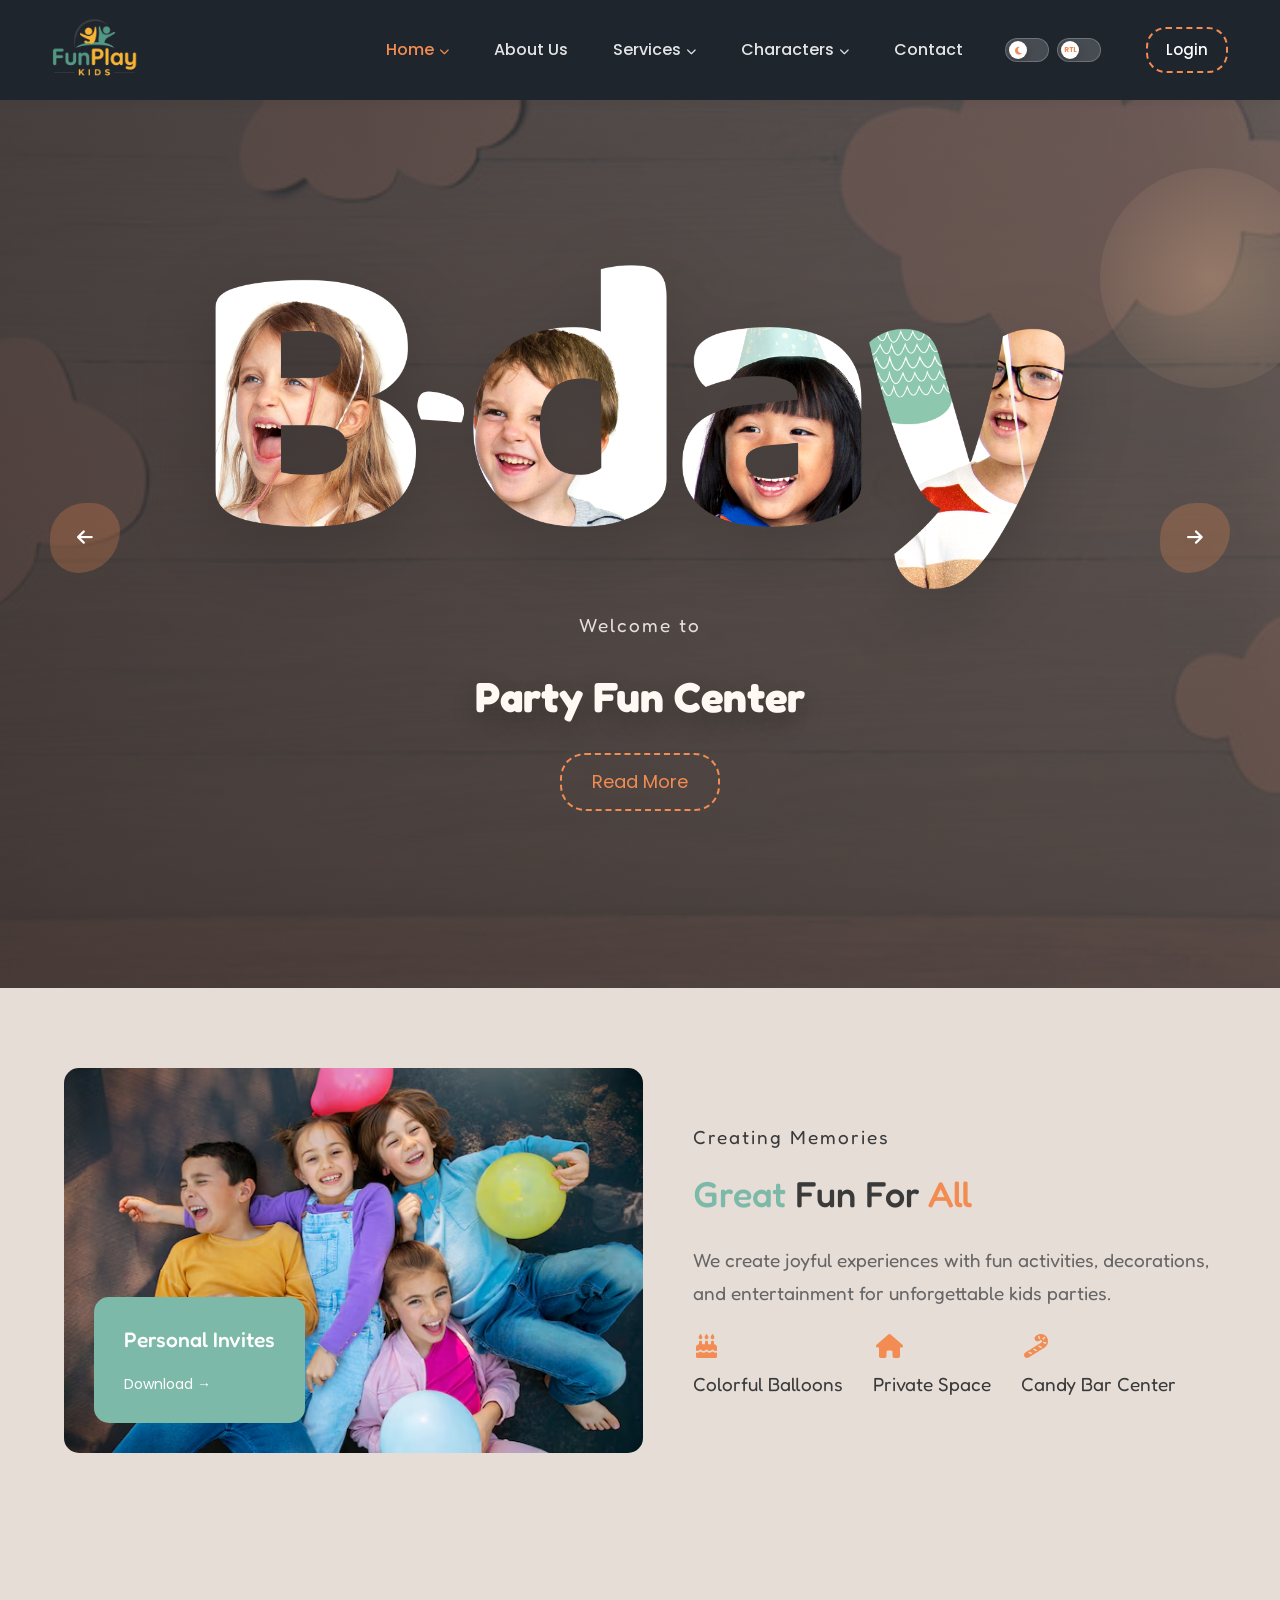
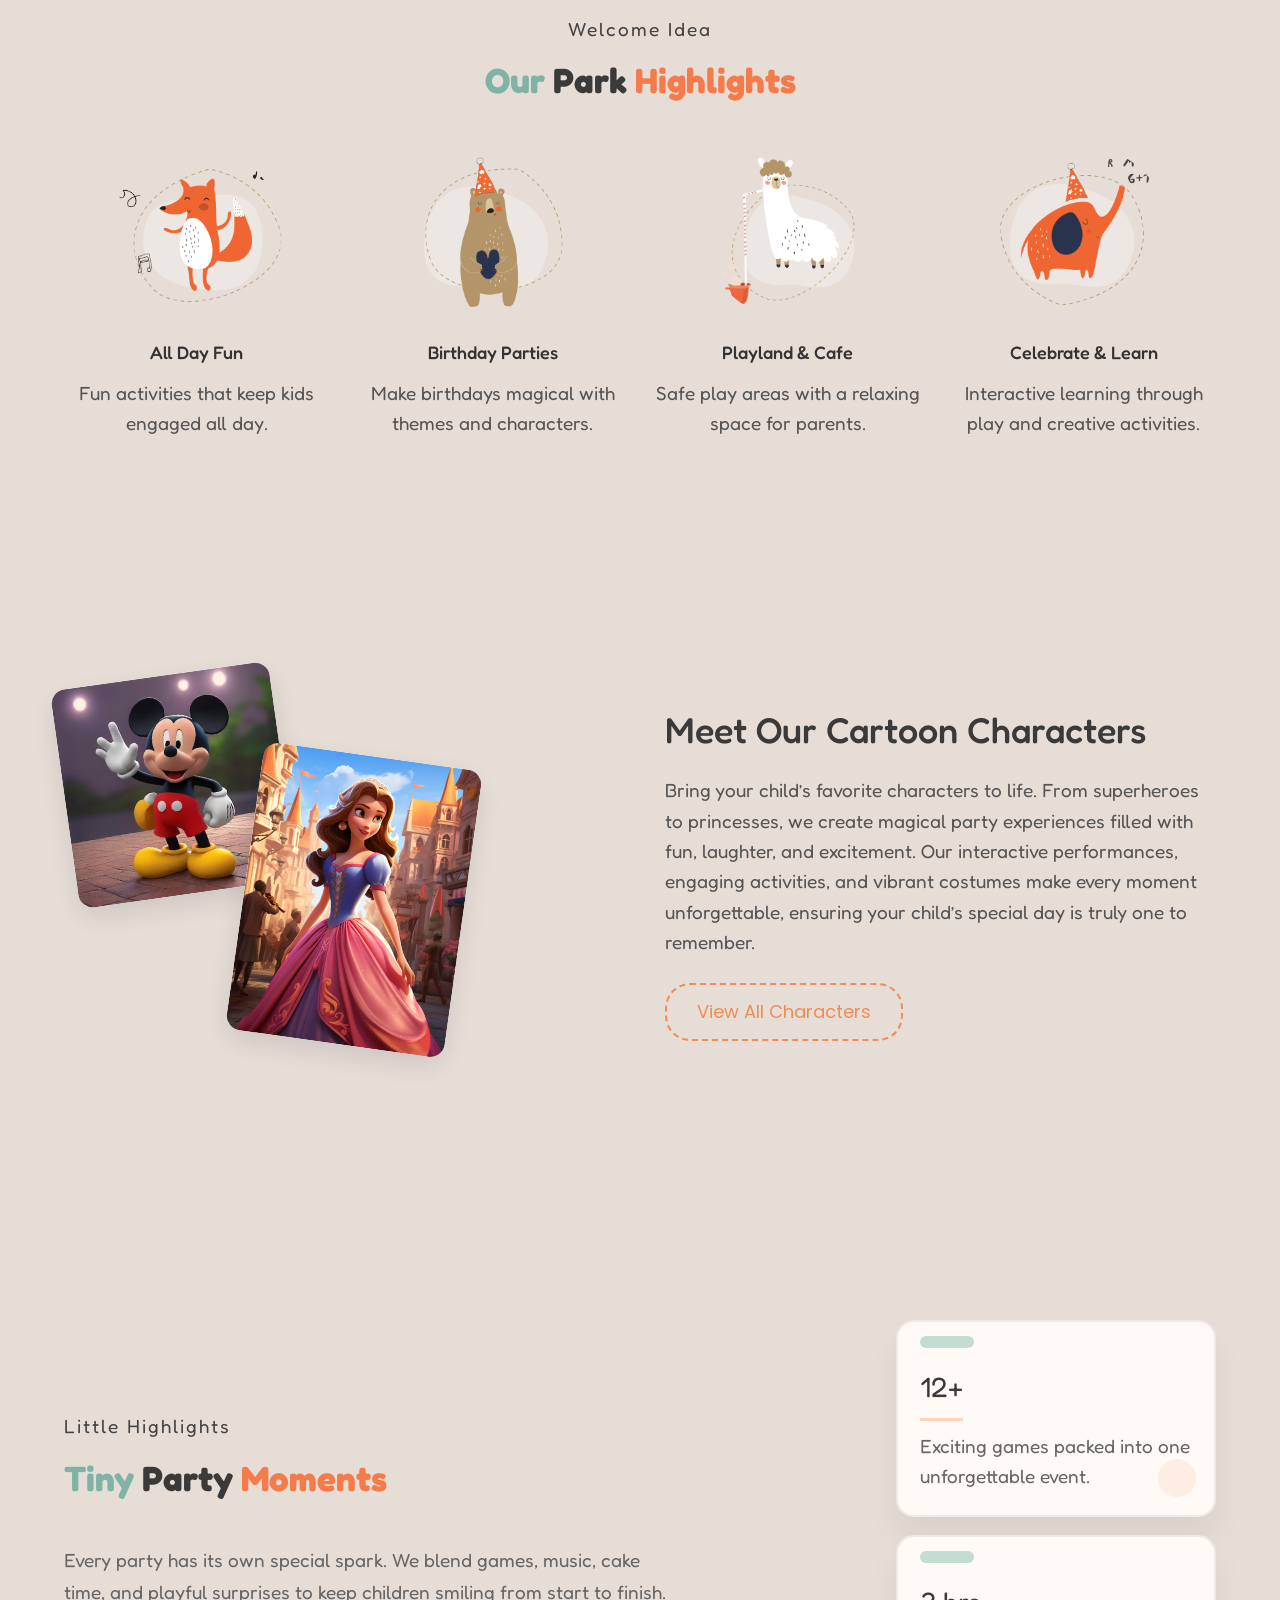
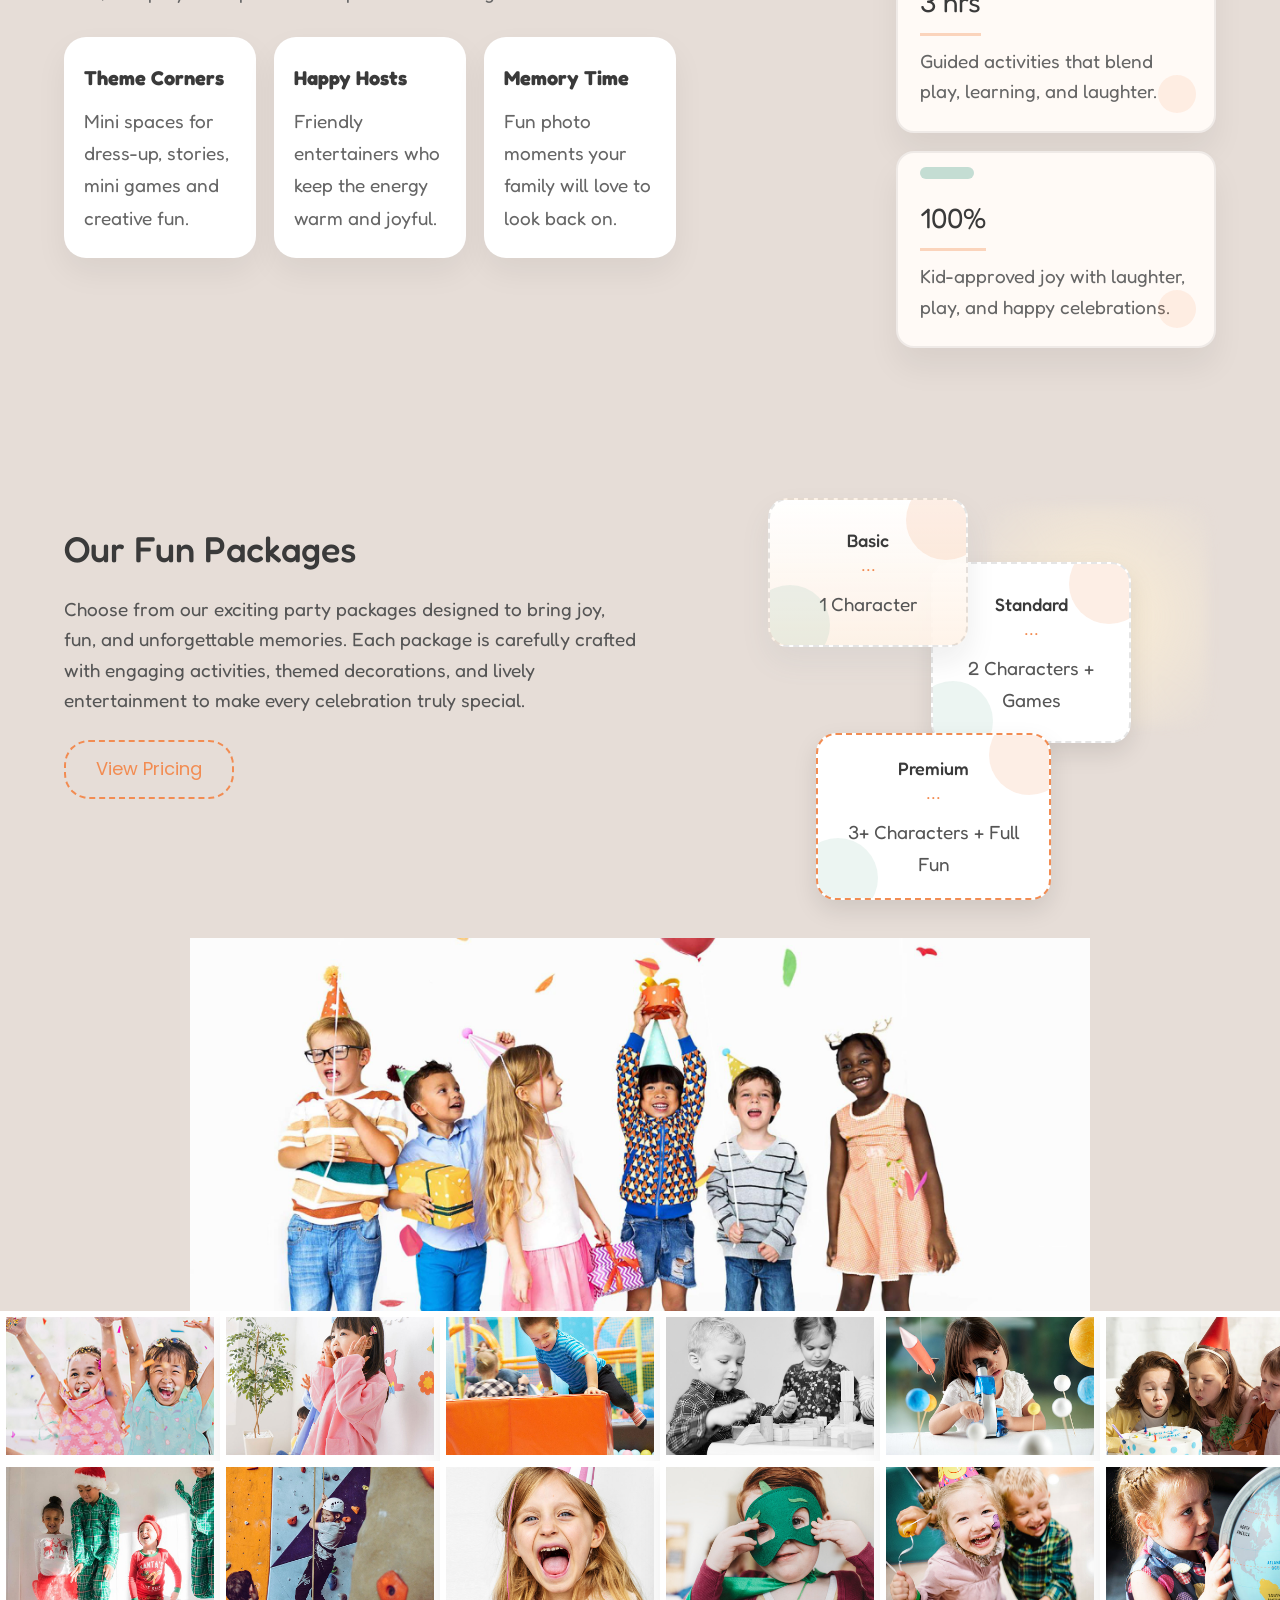
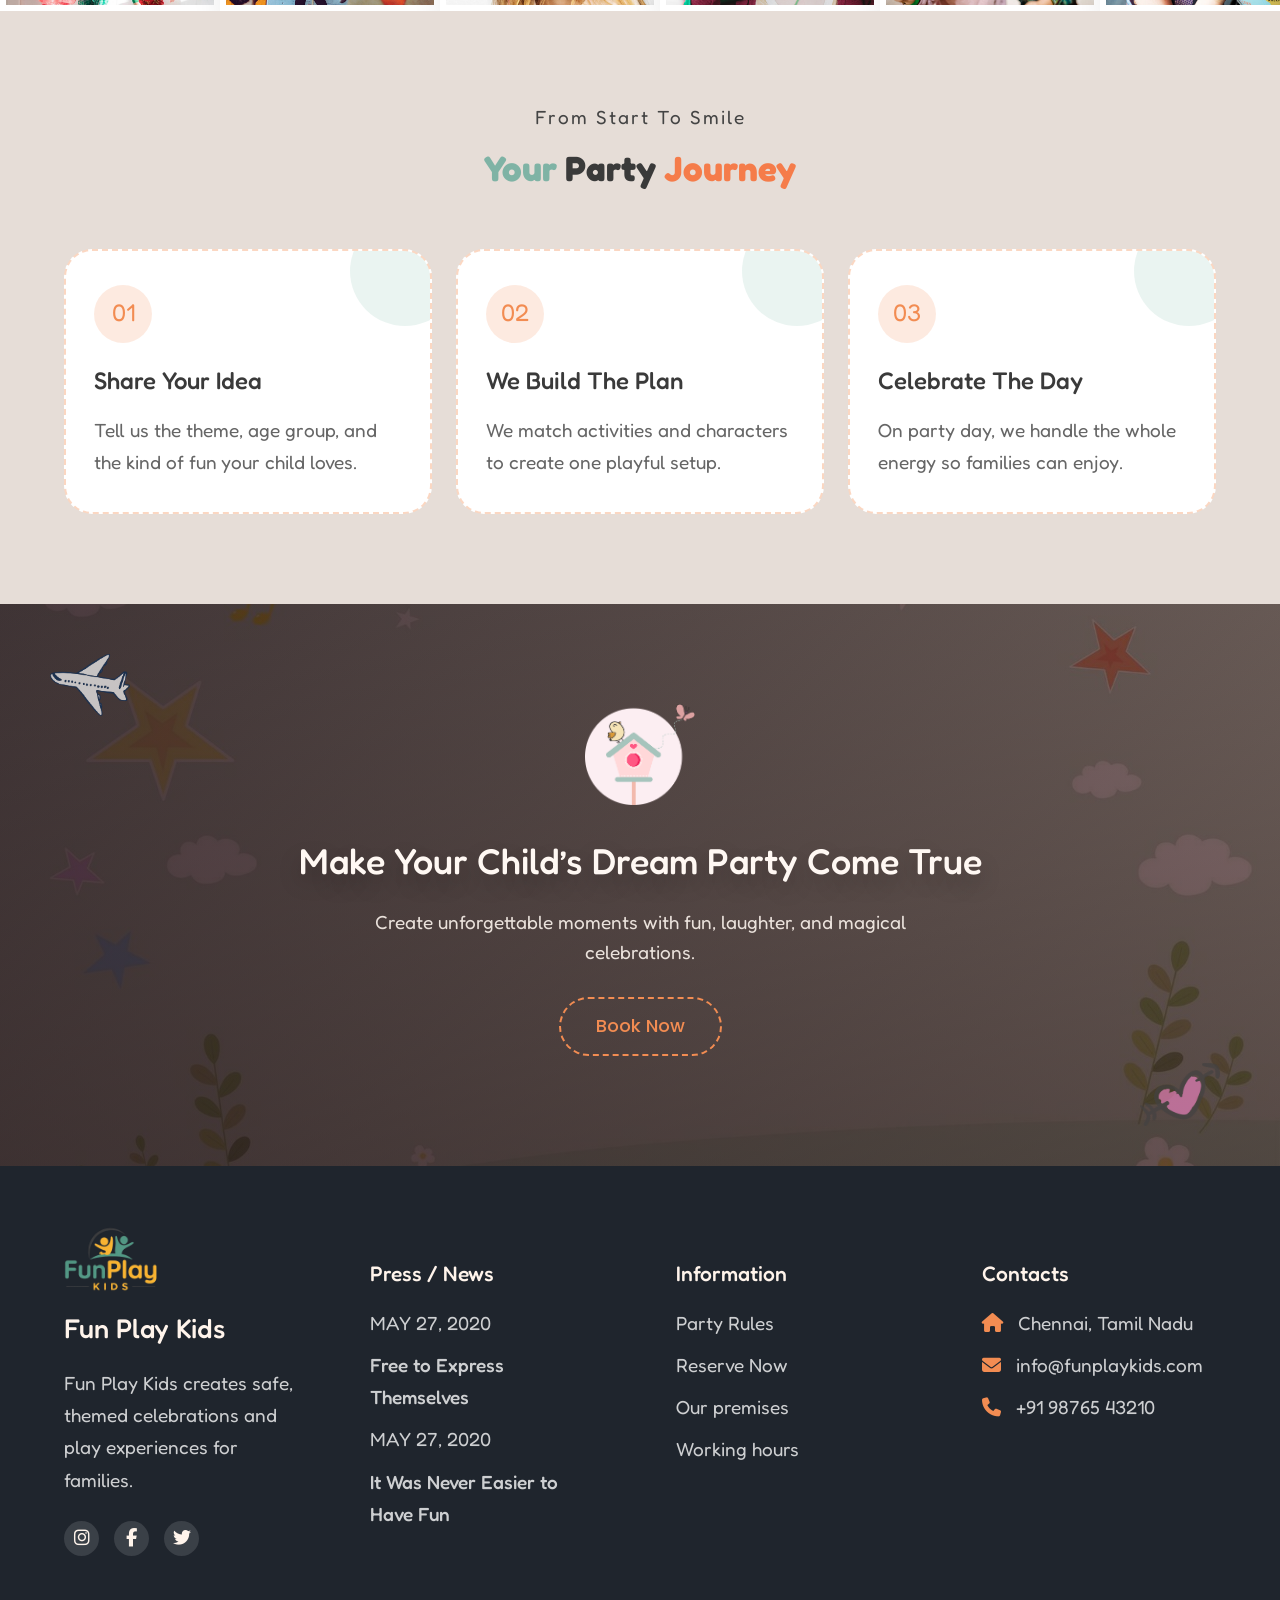
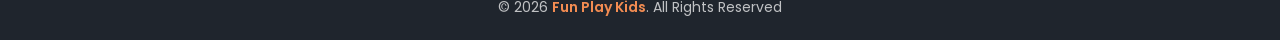
==== commit 05272d65: "Add files via upload" ====
--- a/index.html
+++ b/index.html
@@ -178,10 +178,10 @@
     <section class="services">
         <div class="container">
 
-            <p class="section-sub">Welcome Idea</p>
-            <h2 class="section-title">
-                <span class="light">Our</span> Park <span class="highlight">Ultima</span>
-            </h2>
+            <p class="section-sub">Welcome Idea</p>
+            <h2 class="section-title">
+                <span class="light">Our</span> Park <span class="highlight">Highlights</span>
+            </h2>
 
             <div class="services-grid">
 
@@ -189,10 +189,10 @@
                 <div class="service-card">
                     <div class="service-img">
                         <img src="images/service1.png" alt="">
-                    </div>
-                    <h3>All Day Fun</h3>
-                    <p>Fun activities keeps the kids happy all day long.</p>
-                </div>
+                    </div>
+                    <h3>All Day Fun</h3>
+                    <p>Fun activities that keep kids engaged all day.</p>
+                </div>
 
                 <!-- ITEM 2 -->
                 <div class="service-card">
@@ -207,19 +207,19 @@
                 <div class="service-card">
                     <div class="service-img">
                         <img src="images/service3.png" alt="">
-                    </div>
-                    <h3>Playland & Cafe</h3>
-                    <p>Safe play areas with relaxing space for parents.</p>
-                </div>
+                    </div>
+                    <h3>Playland & Cafe</h3>
+                    <p>Safe play areas with a relaxing space for parents.</p>
+                </div>
 
                 <!-- ITEM 4 -->
                 <div class="service-card">
                     <div class="service-img">
                         <img src="images/service4.png" alt="">
-                    </div>
-                    <h3>Celebrate & Learn</h3>
-                    <p>Interactive fun learning with creative activities.</p>
-                </div>
+                    </div>
+                    <h3>Celebrate & Learn</h3>
+                    <p>Interactive learning through play and creative activities.</p>
+                </div>
 
             </div>
 
@@ -245,10 +245,10 @@
             <div class="char-content">
                 <h2>Meet Our Cartoon Characters</h2>
                 <p>
-                    Bring your child’s favorite characters to life! From superheroes to princesses, we create magical
-                    party experiences filled with fun, laughter, and excitement. Our interactive performances, engaging
-                    activities, and vibrant costumes make every moment unforgettable, ensuring your child’s special day
-                    is truly one to remember.
+                    Bring your child’s favorite characters to life. From superheroes to princesses, we create magical
+                    party experiences filled with fun, laughter, and excitement. Our interactive performances, engaging
+                    activities, and vibrant costumes make every moment unforgettable, ensuring your child’s special day
+                    is truly one to remember.
                 </p>
                 <a href="birthday.html" class="char-btn">View All Characters</a>
             </div>
@@ -287,15 +287,15 @@
             <div class="moments-board">
                 <div class="moment-note note-one">
                     <span>12+</span>
-                    <p>exciting games packed into unforgettable fun-filled event!</p>
+                    <p>Exciting games packed into one unforgettable event.</p>
                 </div>
                 <div class="moment-note note-two">
                     <span>3 hrs</span>
-                    <p>of guided activities with fun, learning, and excitement!</p>
+                    <p>Guided activities that blend play, learning, and laughter.</p>
                 </div>
                 <div class="moment-note note-three">
                     <span>100%</span>
-                    <p>pure kids’ joy with laughter, fun, and happy celebrations!</p>
+                    <p>Kid-approved joy with laughter, play, and happy celebrations.</p>
                 </div>
             </div>
         </div>
@@ -438,10 +438,10 @@
     <footer class="footer">
         <div class="container footer-container">
             <div class="footer-col">
-                <a href="index.html"><img src="images/logo.png" alt="logo" class="footer-logo"></a>
-                <h2>Fun Play Kids</h2>
-                <p>Welcome to your new children's entertainment center website!
-                </p>
+                <a href="index.html"><img src="images/logo.png" alt="logo" class="footer-logo"></a>
+                <h2>Fun Play Kids</h2>
+                <p>Fun Play Kids creates safe, themed celebrations and play experiences for families.
+                </p>
                 <div class="socials">
                     <i class="fab fa-instagram"></i>
                     <i class="fab fa-facebook-f"></i>
@@ -488,4 +488,4 @@
     <script src="js/main.js"></script>
 </body>
 
-</html>+</html>
--- a/css/style.css
+++ b/css/style.css
@@ -1258,14 +1258,27 @@
     background-color: transparent !important;
 }
 
-body.dark-mode .birthday-form option,
-body.dark-mode .magic-form option,
-body.dark-mode .fp-form option,
-body.dark-mode .pricing-quote-form option,
-body.dark-mode .character-form option {
-    color: var(--text-dark);
-    background: #2a313b;
-}
+body.dark-mode .birthday-form option,
+body.dark-mode .magic-form option,
+body.dark-mode .fp-form option,
+body.dark-mode .pricing-quote-form option,
+body.dark-mode .character-form option {
+    color: var(--text-dark);
+    background: #2a313b;
+}
+
+body.dark-mode .birthday-form select,
+body.dark-mode .magic-form select,
+body.dark-mode .fp-form select,
+body.dark-mode .pricing-quote-form select,
+body.dark-mode .character-form select {
+    appearance: none;
+    background-image: url("data:image/svg+xml;utf8,<svg fill='%23f2eee9' height='20' viewBox='0 0 20 20' width='20' xmlns='http://www.w3.org/2000/svg'><path d='M5 7l5 5 5-5z'/></svg>");
+    background-repeat: no-repeat;
+    background-position: right 12px center;
+    background-size: 16px;
+    padding-right: 40px;
+}
 
 body.dark-mode input::placeholder,
 body.dark-mode textarea::placeholder {
@@ -1393,9 +1406,13 @@
     color: #c7d0d9;
 }
 
-body.dark-mode .pack-card h3::after {
-    color: #f4b07c;
-}
+body.dark-mode .pack-card h3::after {
+    color: #f4b07c;
+}
+
+body.dark-mode .pack-cards::before {
+    display: none;
+}
 
 body.dark-mode .moment-item {
     background: #1f252d;
@@ -1781,14 +1798,20 @@
     background: #1f252d;
 }
 
-body.dark-mode .character-form input,
-body.dark-mode .character-form select,
-body.dark-mode .fp-form input,
-body.dark-mode .fp-form select {
-    background: #2a313b;
+body.dark-mode .character-form input,
+body.dark-mode .character-form select,
+body.dark-mode .fp-form input,
+body.dark-mode .fp-form select {
+    background: #2a313b;
     color: var(--text-dark);
-    border: 1px solid rgba(255, 255, 255, 0.08);
-}
+    border: 1px solid rgba(255, 255, 255, 0.08);
+}
+
+body.dark-mode .character-form select {
+    background: #2a313b url("data:image/svg+xml;utf8,<svg fill='%23f2eee9' height='20' viewBox='0 0 20 20' width='20' xmlns='http://www.w3.org/2000/svg'><path d='M5 7l5 5 5-5z'/></svg>") no-repeat right 12px center;
+    background-size: 16px;
+    padding-right: 40px;
+}
 
 html[dir="rtl"] body {
     direction: rtl;
@@ -1868,18 +1891,81 @@
     direction: rtl;
 }
 
-html[dir="rtl"] .about-container,
-html[dir="rtl"] .our-story-wrapper {
-    direction: ltr;
-}
-
-html[dir="rtl"] .moments-copy,
-html[dir="rtl"] .story-content,
-html[dir="rtl"] .why-choose-content,
-html[dir="rtl"] .contact-content,
-html[dir="rtl"] .contact-form-wrap {
-    margin-right: 0;
-}
+html[dir="rtl"] .about-container,
+html[dir="rtl"] .our-story-wrapper {
+    direction: ltr;
+}
+
+html[dir="rtl"] .about-content {
+    text-align: right;
+    align-items: flex-end;
+}
+
+html[dir="rtl"] .about-content .sub,
+html[dir="rtl"] .about-content h2,
+html[dir="rtl"] .about-content .desc {
+    text-align: right;
+}
+
+html[dir="rtl"] .about-content .desc {
+    margin-left: 0;
+}
+
+html[dir="rtl"] .about-container .features {
+    justify-content: flex-end;
+}
+
+html[dir="rtl"] .about-container .feature {
+    align-items: flex-end;
+    text-align: right;
+}
+
+html[dir="rtl"] .about-container .invite-card {
+    left: auto;
+    right: 30px;
+}
+
+html[dir="rtl"] .moments-copy,
+html[dir="rtl"] .story-content,
+html[dir="rtl"] .why-choose-content,
+html[dir="rtl"] .contact-content,
+html[dir="rtl"] .contact-form-wrap {
+    margin-right: 0;
+}
+
+html[dir="rtl"] .our-story-wrapper {
+    direction: ltr;
+}
+
+html[dir="rtl"] .story-content,
+html[dir="rtl"] .story-content .section-sub,
+html[dir="rtl"] .story-content .section-title,
+html[dir="rtl"] .story-text {
+    text-align: right;
+}
+
+html[dir="rtl"] .story-points {
+    direction: rtl;
+}
+
+html[dir="rtl"] .exp-timeline {
+    padding-left: 0;
+    padding-right: 12px;
+}
+
+html[dir="rtl"] .exp-timeline-line {
+    left: auto;
+    right: 40px;
+}
+
+html[dir="rtl"] .exp-step {
+    flex-direction: row;
+}
+
+html[dir="rtl"] .exp-step-body,
+html[dir="rtl"] .experience-content {
+    text-align: right;
+}
 
 html[dir="rtl"] .party-moments .container,
 html[dir="rtl"] .our-story .container {
@@ -1913,15 +1999,23 @@
     text-align: right;
 }
 
-html[dir="rtl"] .about-cta-actions,
-html[dir="rtl"] .birthday-cta .cta-btn,
-html[dir="rtl"] .magic-cta-actions,
-html[dir="rtl"] .pricing-quote-form,
-html[dir="rtl"] .character-form,
-html[dir="rtl"] .fp-form,
-html[dir="rtl"] .contact-form {
-    direction: rtl;
-}
+html[dir="rtl"] .about-cta-actions,
+html[dir="rtl"] .birthday-cta .cta-btn,
+html[dir="rtl"] .magic-cta-actions,
+html[dir="rtl"] .pricing-quote-form,
+html[dir="rtl"] .character-form,
+html[dir="rtl"] .fp-form,
+html[dir="rtl"] .contact-form {
+    direction: rtl;
+}
+
+html[dir="rtl"] .character-form select {
+    text-align: right;
+    text-align-last: right;
+    background-position: left 12px center;
+    padding-left: 40px;
+    padding-right: 16px;
+}
 
 /*****************************FOOTER*****************************/
 
@@ -4821,13 +4915,14 @@
 }
 
 /* CARD */
-.activity-card {
-    background: #fff;
-    border-radius: 15px;
-    overflow: hidden;
-    transition: 0.3s;
-    position: relative;
-}
+.activity-card {
+    background: #fff;
+    border-radius: 15px;
+    overflow: hidden;
+    transition: 0.3s;
+    position: relative;
+    width: 100%;
+}
 
 #page2.active {
     display: grid;
@@ -4836,12 +4931,13 @@
     gap: 25px;
 }
 
-.activity-card img {
-    width: 100%;
-    height: 150px;
-    object-fit: cover;
-    display: block;
-}
+.activity-card img {
+    width: 100%;
+    height: 150px;
+    aspect-ratio: 4 / 3;
+    object-fit: cover;
+    display: block;
+}
 
 #page2 .activity-card img {
     width: 100%;
@@ -4899,10 +4995,11 @@
         gap: 20px;
     }
 
-    .activity-card {
-        max-width: 420px;
-        margin: 0 auto;
-    }
+    .activity-card {
+        max-width: 420px;
+        margin: 0 auto;
+        width: 100%;
+    }
 }
 
 @media (max-width: 768px) {
@@ -4935,10 +5032,11 @@
         grid-template-columns: 1fr;
     }
 
-    .activity-card {
-        max-width: 360px;
-        margin: 0 auto;
-    }
+    .activity-card {
+        max-width: 360px;
+        margin: 0 auto;
+        width: 100%;
+    }
 
     .activity-card img {
         height: 200px;
@@ -8846,19 +8944,21 @@
         padding: 16px 16px 26px;
     }
 
-    .menu li {
-        width: 100%;
-        padding: 8px 0 12px;
-        text-align: left;
-        padding-left: 22px;
-    }
-
-    .menu li a,
-    .submenu li a {
-        display: block;
-        width: 100%;
-        text-align: left;
-    }
+    .menu li {
+        width: 100%;
+        padding: 8px 0 12px;
+        text-align: left;
+        padding-left: 22px;
+        font-size: 17px;
+    }
+
+    .menu li a,
+    .submenu li a {
+        display: block;
+        width: 100%;
+        text-align: left;
+        font-size: 17px;
+    }
 
     .menu .header-actions {
         width: 100%;
@@ -10104,11 +10204,11 @@
     }
 }
 
-@media (max-width: 768px) {
-
-    .scroll-title-bar {
-        grid-template-columns: auto 1fr auto;
-        gap: 10px;
+@media (max-width: 768px) {
+
+    .scroll-title-bar {
+        grid-template-columns: auto 1fr auto;
+        gap: 10px;
         margin-bottom: 20px;
     }
 
@@ -10166,14 +10266,19 @@
         left: 28px;
     }
 
-    .exp-step {
-        gap: 16px;
-        margin-bottom: 30px;
-    }
-
-    .magic-grid,
-    .fp-grid {
-        margin-top: 28px;
+    .exp-step {
+        gap: 16px;
+        margin-bottom: 30px;
+    }
+
+    html[dir="rtl"] .exp-timeline-line {
+        left: auto;
+        right: 28px;
+    }
+
+    .magic-grid,
+    .fp-grid {
+        margin-top: 28px;
     }
 
     .magic-grid {
@@ -10775,4 +10880,4 @@
         transition-duration: 0.01ms !important;
         scroll-behavior: auto !important;
     }
-}+}
